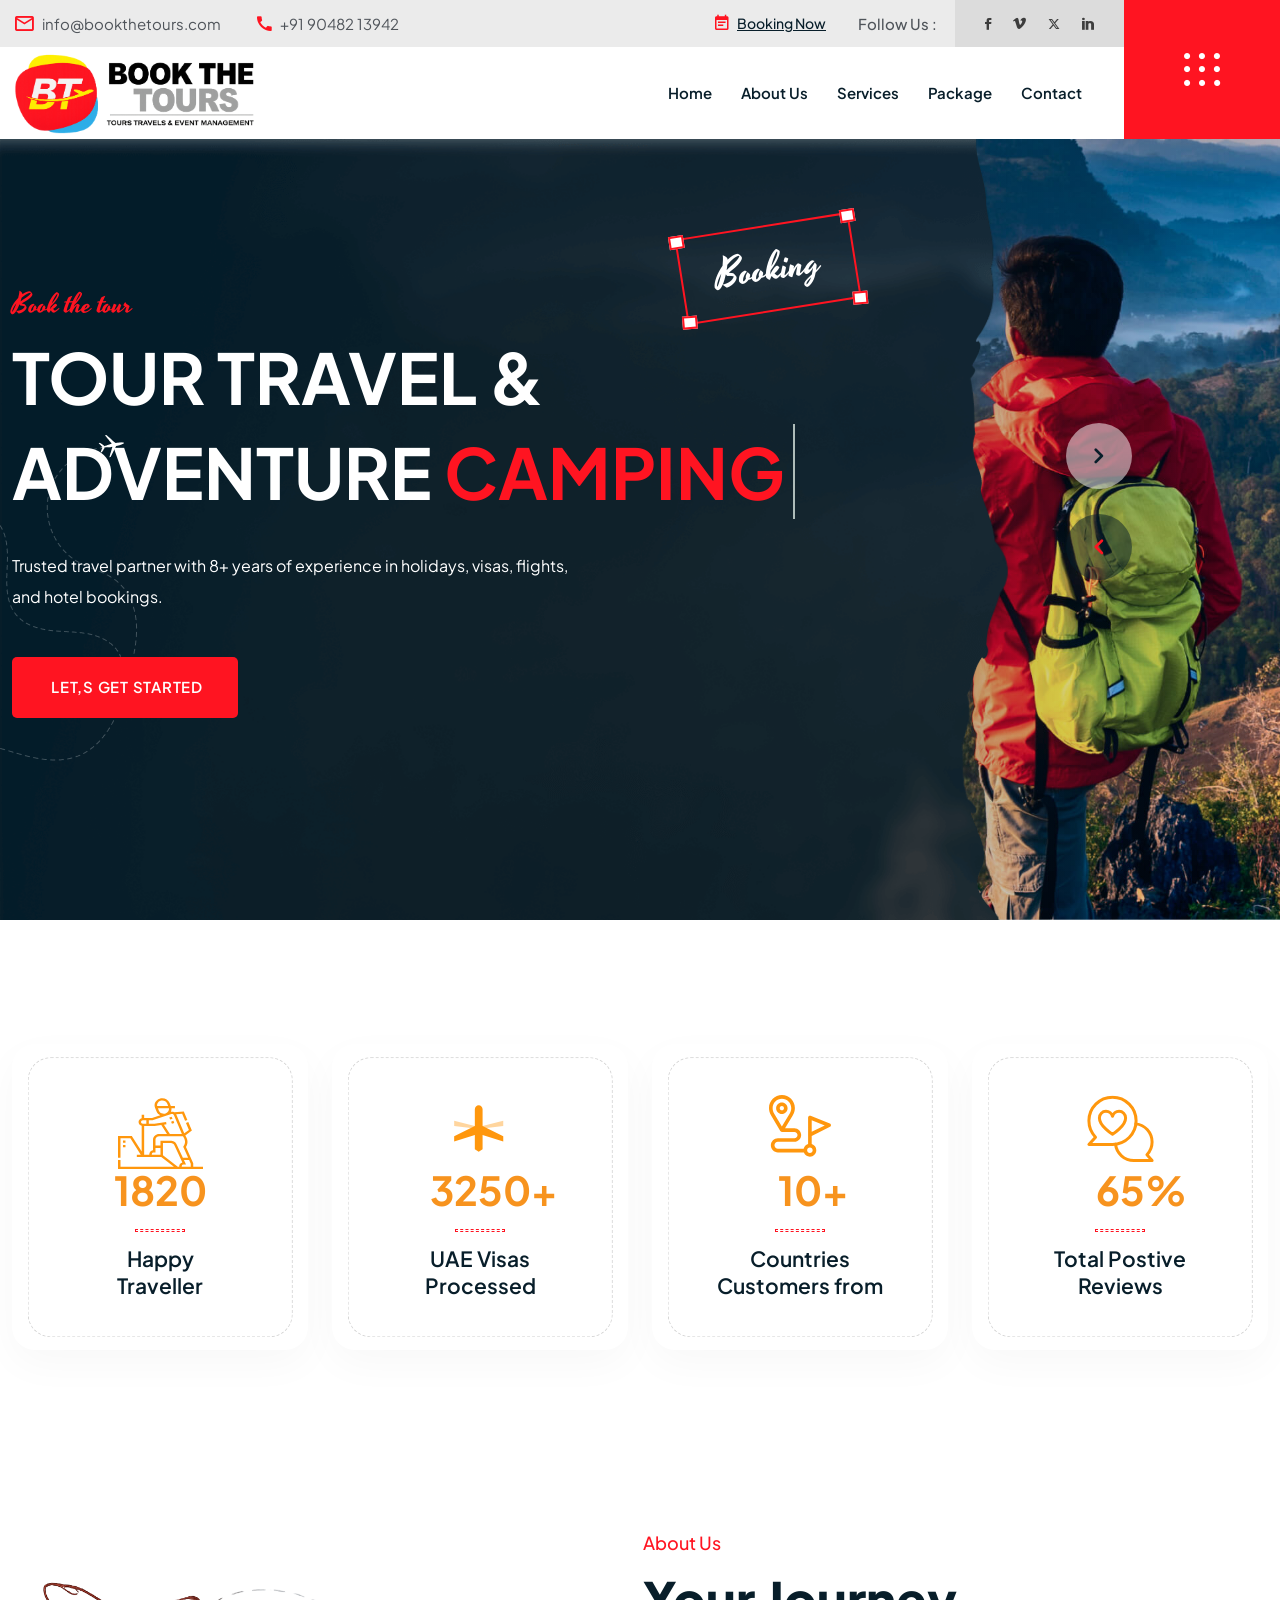
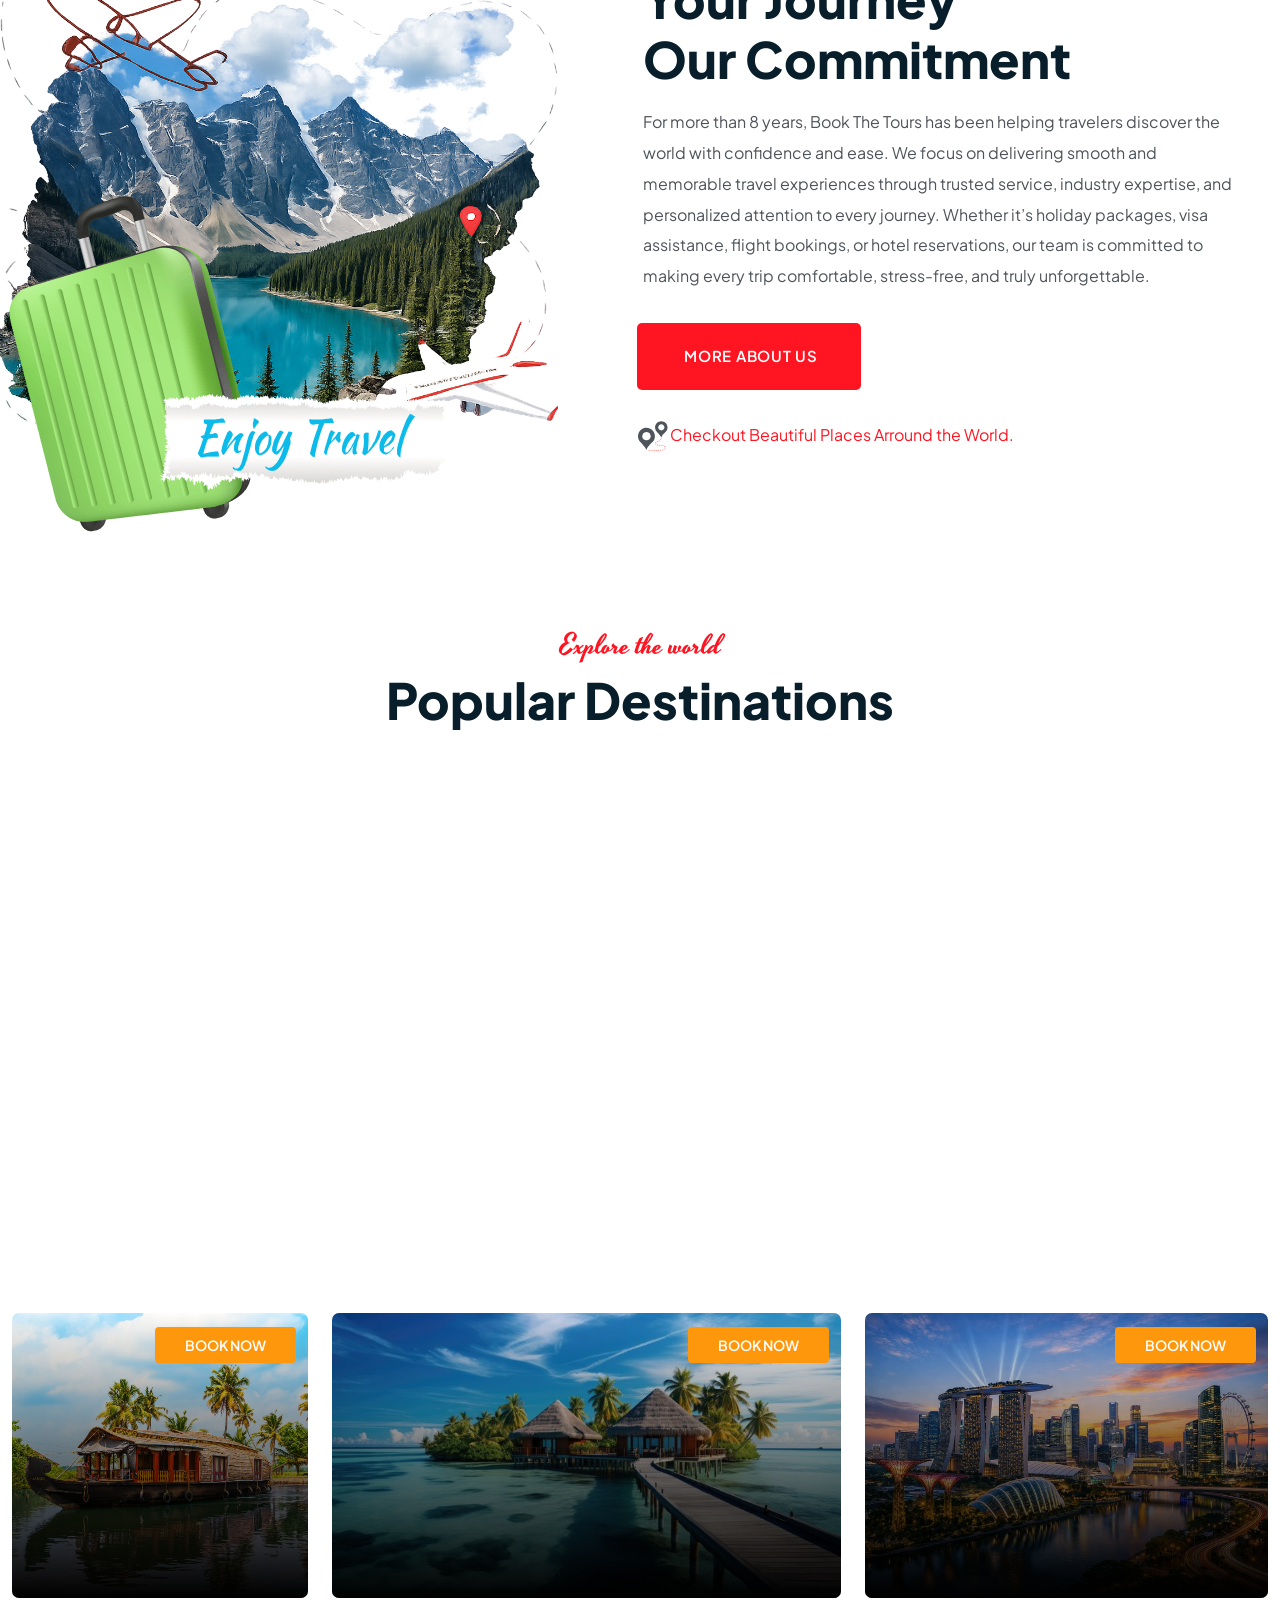
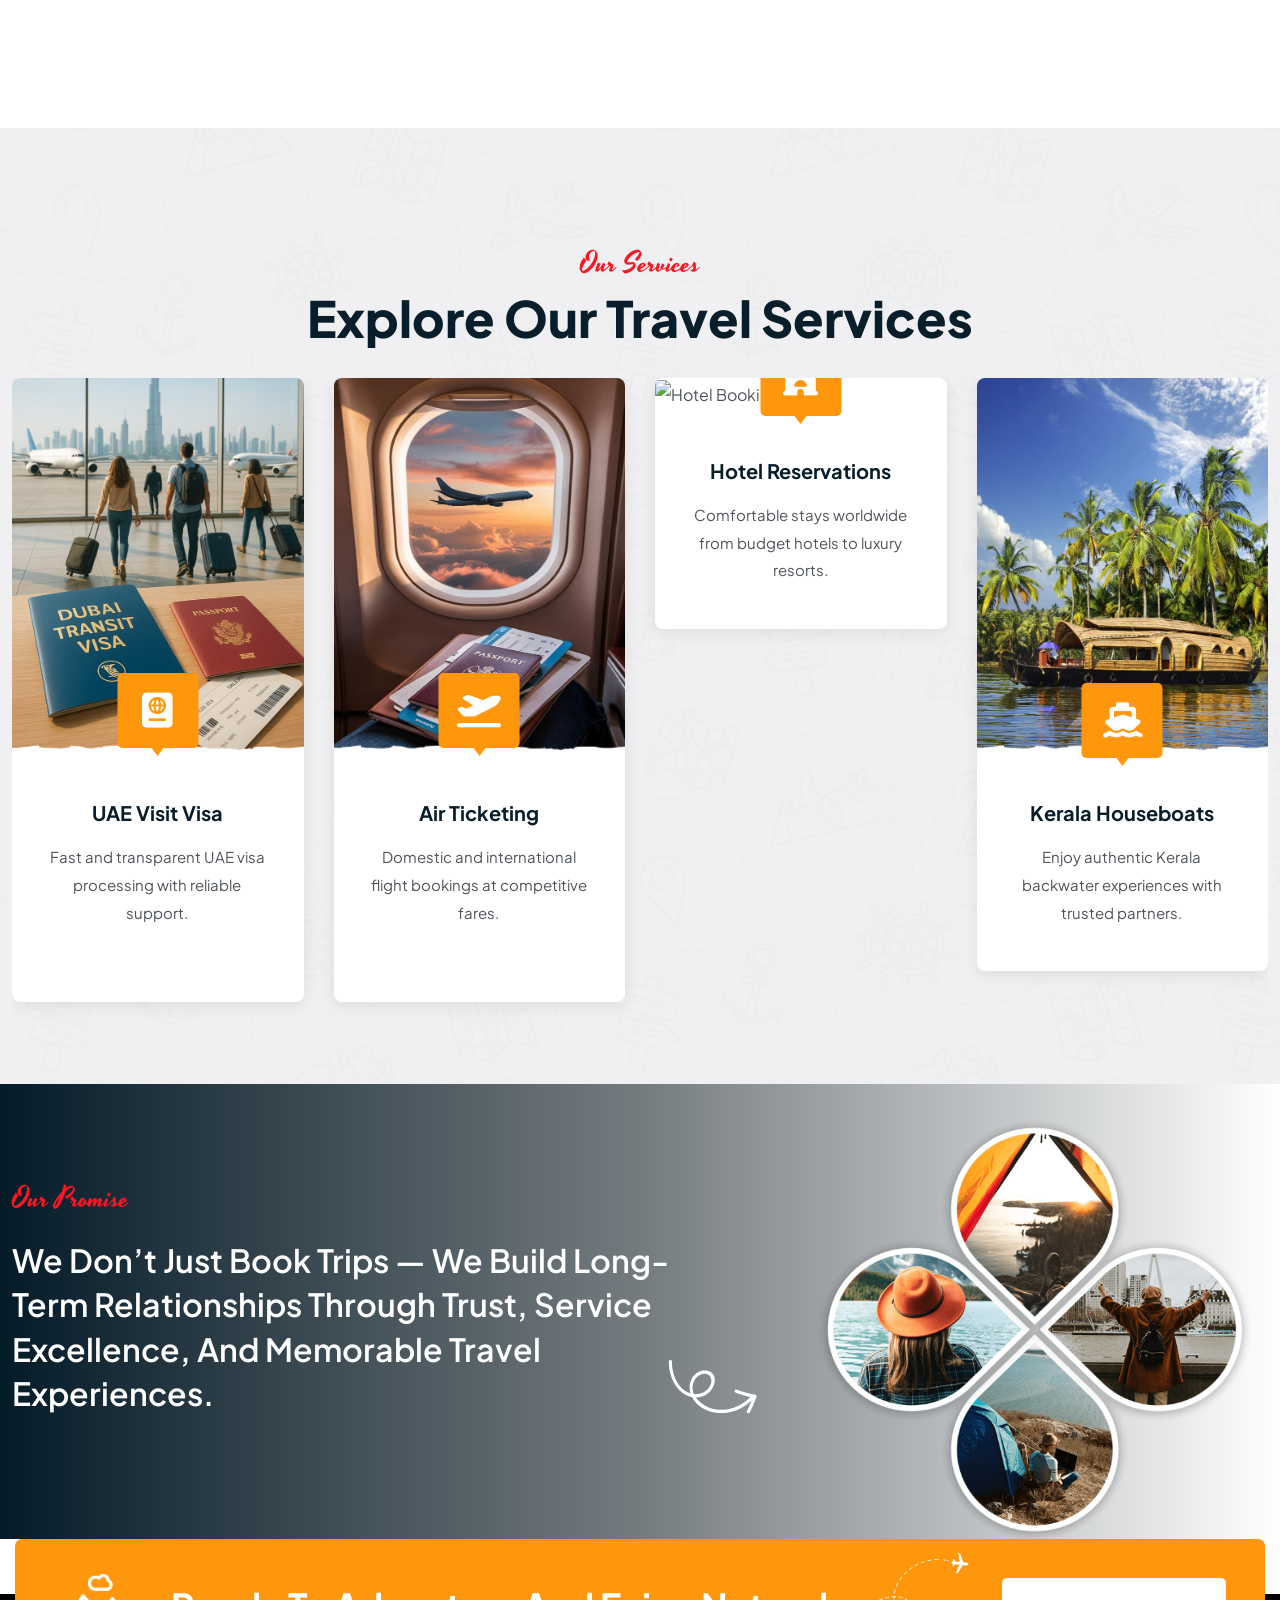
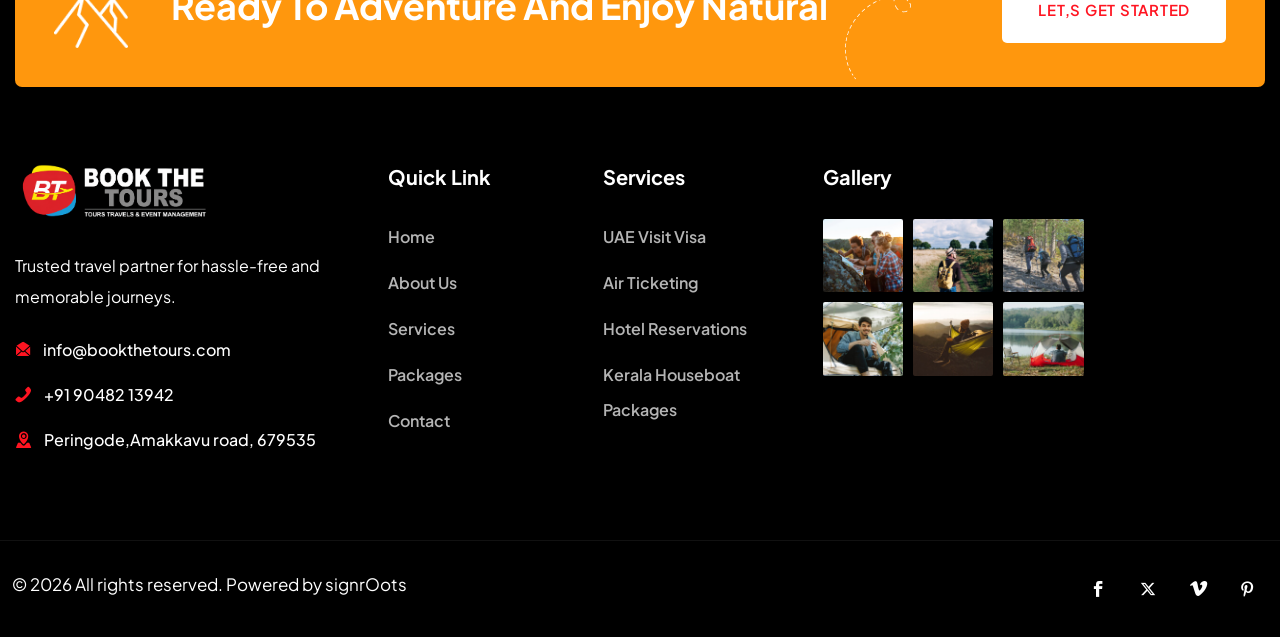
==== index.html @ d956e780 "files uploaded" ====
<!DOCTYPE html>

<html xmlns="http://www.w3.org/1999/xhtml" xml:lang="en-US" lang="en-US">

<head>
    <meta charset="utf-8">
   <title>Book The Tours | Tours, Travels & Event Management</title>

    <meta name="author" content="themesflat.com">
    <meta name="viewport" content="width=device-width, initial-scale=1, maximum-scale=1">

    <link rel="stylesheet" href="app/css/app.css">
    <link rel="stylesheet" type="text/css" href="app/css/magnific-popup.css">
    <link rel="stylesheet" type="text/css" href="app/css/jquery.fancybox.min.css">
    <link rel="stylesheet" type="text/css" href="app/css/textanimation.css">

    <!-- Favicon and Touch Icons  -->
    <link rel="shortcut icon" href="assets/images/favico.png">
    <link rel="apple-touch-icon-precomposed" href="assets/images/favico.png">
    <link rel="stylesheet"href="https://cdnjs.cloudflare.com/ajax/libs/font-awesome/6.5.1/css/all.min.css">

</head>

<body class="body header-fixed counter-scroll">

    <div class="preload preload-container">
        <svg class="pl" width="240" height="240" viewBox="0 0 240 240">
            <circle class="pl__ring pl__ring--a" cx="120" cy="120" r="105" fill="none" stroke="#000" stroke-width="20"
                stroke-dasharray="0 660" stroke-dashoffset="-330" stroke-linecap="round"></circle>
            <circle class="pl__ring pl__ring--b" cx="120" cy="120" r="35" fill="none" stroke="#000" stroke-width="20"
                stroke-dasharray="0 220" stroke-dashoffset="-110" stroke-linecap="round"></circle>
            <circle class="pl__ring pl__ring--c" cx="85" cy="120" r="70" fill="none" stroke="#000" stroke-width="20"
                stroke-dasharray="0 440" stroke-linecap="round"></circle>
            <circle class="pl__ring pl__ring--d" cx="155" cy="120" r="70" fill="none" stroke="#000" stroke-width="20"
                stroke-dasharray="0 440" stroke-linecap="round"></circle>
        </svg>
    </div>

    <!-- /preload -->

    <div id="wrapper">
        <div id="pagee" class="clearfix">

            <!-- Main Header -->
            <header class="main-header flex">
                <!-- Header Lower -->
                <div id="header">
                    <div class="header-top">
                        <div class="header-top-wrap flex-two">
                            <div class="header-top-right">
                                <ul class=" flex-three">
                                 
                                    <li class="flex-three">
                                        <i class="icon-mail"></i>
                                        <span>info@bookthetours.com</span>
                                    </li>
                                    <li class="flex-three">
                                        <i class="icon-phone"></i>
                                        <span>+91 90482 13942</span>
                                    </li>


                                </ul>
                            </div>
                            <div class="header-top-left flex-two">
                                <a href="contact-us.html" class="booking">
                                    <i class="icon-19"></i>
                                    <span>Booking Now</span>
                                </a>
                                <div class="follow-social flex-two">
                                    <span>Follow Us :</span>
                                    <ul class="flex-two">
                                        <li><a href="#"><i class="icon-icon-2"></i></a></li>
                                        <li><a href="#"><i class="icon-icon_03"></i></a></li>
                                        <li><a href="#"><i class="icon-x"></i></a></li>
                                        <li><a href="#"><i class="icon-icon"></i></a></li>
                                    </ul>
                                </div>

                            </div>
                        </div>

                    </div>

                   <div class="header-lower">
    <div class="tf-container full">
        <div class="row">
            <div class="col-lg-12">
                <div class="inner-container flex justify-space align-center">

                    <!-- Mobile Toggle -->
                    <div class="mobile-nav-toggler mobie-mt mobile-button">
                        <i class="icon-Vector3"></i>
                    </div>

                    <!-- Logo -->
                    <div class="logo-box">
                        <div class="logo">
                            <a href="index.html">
                                <img src="assets/images/logo.png" alt="Logo">
                            </a>
                        </div>
                    </div>

                    <!-- Navigation -->
                    <div class="nav-outer flex align-center">
                        <nav class="main-menu show navbar-expand-md">
                            <div class="navbar-collapse collapse clearfix" id="navbarSupportedContent">
                                <ul class="navigation clearfix">
                                    <li><a href="index.html">Home</a></li>
                                    <li><a href="about-us.html">About Us</a></li>
                                    <li><a href="services.html">Services</a></li>
                                     <li><a href="packages.html">Package</a></li> 
                                    <li><a href="contact-us.html">Contact</a></li>
                                </ul>
                            </div>
                        </nav>
                    </div>

                </div>
            </div>
        </div>
    </div>

   <!-- <img src="./assets/images/page/fl1.png" alt="" class="fly-ab">-->
</div>
                </div>

                <!-- End Header Lower -->
                <a href="#" class="header-sidebar flex-three" data-bs-toggle="offcanvas"
                    data-bs-target="#offcanvasRight" aria-controls="offcanvasRight">
                    <i class="icon-Bars"></i>
                </a>

                <!-- Mobile Menu  -->
                <div class="close-btn"><span class="icon flaticon-cancel-1"></span></div>
                <div class="mobile-menu">
                    <div class="menu-backdrop"></div>
                    <nav class="menu-box">
                        <div class="nav-logo"><a href="index.html">
                                <img src="assets/images/logo2.png" alt=""></a></div>
                        <div class="bottom-canvas">
                            <div class="menu-outer">
                            </div>
                        </div>
                    </nav>
                </div>
                <!-- End Mobile Menu -->

            </header>
            <!-- End Main Header -->
            <main id="main">


                <!-- Widget Slider -->
                <section class="slider relative">
                    <div class="swiper mySwiper">
                        <div class="swiper-wrapper">
                            <div class="slider-home1 relative overflow-hidden swiper-slide">
                                <div class="silider-image">
                                    <img src="./assets/images/slide/slide1.jpg" alt="Image" class="image-slide">
                                    <img src="./assets/images/slide/mask-slide.png" alt="Image" class="mask-slide">
                                    <img src="./assets/images/slide/mask-fly.png" alt="Image" class="mask-flane">
                                    <div class="booking-title tf-anime-rorate">
                                        <p class="booking">Booking</p>
                                        <span></span>
                                    </div>
                                </div>
                                <div class="slider-content">
                                    <div class="tf-container">
                                        <div class="row">
                                            <div class="col-lg-8">
                                                <span
                                                    class="sub-title text-main font-yes fs-28-46 fadeInDown wow">Book the tour
                                                </span>
                                                <h1 class="title-slide text-white mb-32 fadeInDown wow">Tour Travel &
                                                    adventure
                                                    <span class="animationtext clip text-main">
                                                        <span class="cd-words-wrapper">
                                                            <span class="item-text is-visible">Camping</span>
                                                            <span class="item-text is-hidden">Camping</span>
                                                        </span>                                          
                                                    </span>
                                                </h1>
                                                <p class="des text-white mb-45 fadeInDown wow"> Trusted travel partner with 8+ years of experience in holidays, visas, flights, and hotel bookings.</p>
                                                <div class="btn-group">
                                                    <a href="about-us.html" class="btn-main fadeInDown wow">
                                                        <p class="btn-main-text">Let,s get started</p>
                                                        <p class="iconer">
                                                            <i class="icon-arrow-right"></i>
                                                        </p>
                                                    </a>
                                               
                                                </div>
                                            </div>
                                        </div>
                                    </div>
                                </div>
                            </div>
                            <div class="slider-home1 relative overflow-hidden swiper-slide">
                                <div class="silider-image">
                                    <img src="./assets/images/slide/slide2.jpg" alt="Image" class="image-slide">
                                    <img src="./assets/images/slide/mask-slide.png" alt="Image" class="mask-slide">
                                    <img src="./assets/images/slide/mask-fly.png" alt="Image" class="mask-flane">
                                    <div class="booking-title tf-anime-rorate">
                                        <p class="booking">Booking</p>
                                        <span></span>
                                    </div>
                                </div>
                                <div class="slider-content">
                                    <div class="tf-container">
                                        <div class="row">
                                            <div class="col-lg-8">
                                                <span
                                                    class="sub-title text-main font-yes fs-28-46 fadeInDown wow">Explore
                                                    the
                                                    world</span>
                                                <h1 class="title-slide text-white mb-32 fadeInDown wow">Tour Travel &
                                                    adventure
                                                    <span class="animationtext clip text-main">
                                                        <span class="cd-words-wrapper">
                                                            <span class="item-text is-visible">Camping</span>
                                                            <span class="item-text is-hidden">Camping</span>
                                                        </span>                                          
                                                    </span>
                                                </h1>
                                               <p class="des text-white mb-45 fadeInDown wow">Plan unforgettable journeys with our customized travel packages designed for families, couples, and explorers.</p>
                                                <div class="btn-group">
                                                    <a href="about-us.html" class="btn-main fadeInDown wow">
                                                        <p class="btn-main-text">Let,s get started</p>
                                                        <p class="iconer">
                                                            <i class="icon-arrow-right"></i>
                                                        </p>
                                                    </a>
                                                   
                                                </div>
                                            </div>
                                        </div>
                                    </div>
                                </div>
                            </div>
                            <div class="slider-home1 relative overflow-hidden swiper-slide">
                                <div class="silider-image">
                                    <img src="./assets/images/slide/slide1.jpg" alt="Image" class="image-slide">
                                    <img src="./assets/images/slide/mask-slide.png" alt="Image" class="mask-slide">
                                    <img src="./assets/images/slide/mask-fly.png" alt="Image" class="mask-flane">
                                    <div class="booking-title tf-anime-rorate">
                                        <p class="booking">Booking</p>
                                        <span></span>
                                    </div>
                                </div>
                                <div class="slider-content">
                                    <div class="tf-container">
                                        <div class="row">
                                            <div class="col-lg-8">
                                                <span
                                                    class="sub-title text-main font-yes fs-28-46 fadeInDown wow">Explore
                                                    the
                                                    world</span>
                                                <h1 class="title-slide text-white mb-32 fadeInDown wow">Tour Travel &
                                                    adventure
                                                    <span class="animationtext clip text-main">
                                                        <span class="cd-words-wrapper">
                                                            <span class="item-text is-visible">Camping</span>
                                                            <span class="item-text is-hidden">Camping</span>
                                                        </span>                                          
                                                    </span>
                                                </h1>
                                                <p class="des text-white mb-45 fadeInDown wow">From visa services to flight bookings and luxury stays — we handle everything so you can travel stress-free.</p>
                                                <div class="btn-group">
                                                    <a href="about-us.html" class="btn-main fadeInDown wow">
                                                        <p class="btn-main-text">Let,s get started</p>
                                                        <p class="iconer">
                                                            <i class="icon-arrow-right"></i>
                                                        </p>
                                                    </a>
                                                    <a href="#" class="btn-w-wa fadeInDown wow">Who we are <i
                                                            class="icon-Group-13"></i></a>
                                                </div>
                                            </div>
                                        </div>
                                    </div>
                                </div>
                            </div>
                        </div>
                        <div class="btn-nex-prev">
                            <div class="swiper-button-next  next-home1"></div>
                            <div class="swiper-button-prev  prev-home1"></div>
                        </div>
                    </div>
                </section>
                <!-- Widget Slider -->


                <section class="widget-counter2 ">
                    <div class="tf-container">
                        <div class="row mb--7em">
                            <div class="col-md-6 col-lg-3 wow fadeInUp animated " data-wow-delay="0.1s">
                                <div class="tf-counter center tf-countto">
                                    <div class="icon">
                                        <svg width="85" height="78" viewBox="0 0 85 78" fill="none"
                                            xmlns="http://www.w3.org/2000/svg">
                                            <g clip-path="url(#clip0_73_163)">
                                                <path
                                                    d="M0.0001297 62.7258V40.8836H13.8123L23.6738 56.5469V30.7932C21.8717 30.3047 20.5539 28.7854 20.5539 26.9907C20.5539 25.1959 21.8719 23.6766 23.6738 23.1882V19.6274H26.164V23.0228H34.0214L42.2742 20.2923C40.5417 19.4812 39.2295 18.1339 38.5631 16.4693L37.0245 12.6269C36.3224 10.8736 36.4162 8.97097 37.2889 7.26997C38.1617 5.56883 39.7044 4.28055 41.6335 3.64238C45.629 2.32045 50.0632 4.19982 51.5178 7.83194L52.8295 11.1081H56.9344V13.3717H53.4829C53.6137 14.5576 53.4036 15.7347 52.9075 16.8001C53.9147 16.5731 54.9711 16.6649 55.929 17.0709C56.0077 17.1043 56.0845 17.1399 56.1604 17.1769L65.7933 16.4479L69.3985 24.9877L67.0736 25.7987L64.1378 18.8444L58.2401 19.2907C58.256 19.3271 58.2726 19.363 58.2874 19.3998L66.2437 38.2462L70.9088 34.8833L67.9658 27.9121L70.2907 27.1011L73.8887 35.6241L67.2858 40.3839C68.9118 43.0765 71.0927 47.0103 67.9751 52.0045L75.2358 68.2575V71.7799H85V74.0435H0.0001297V64.9892H2.49036V71.7799H55.9091L43.2514 61.9348H18.818V59.6712H22.7718L12.3683 43.1471H2.49036V62.7258H0.0001297ZM42.4663 52.8814H37.4858V57.4085H36.2407C34.5033 57.4085 34.208 57.9361 34.082 58.1612C33.8733 58.5338 33.7961 59.0659 33.7674 59.6712H42.4661V52.8814H42.4663ZM31.8627 57.1345C32.4504 56.0851 33.5014 55.4469 34.9957 55.2293V44.618C34.9957 41.4976 37.7885 38.9591 41.2213 38.9591H49.0128L43.2766 30.034L36.6066 30.9582H26.1642V59.671H31.2763C31.3129 58.7726 31.4375 57.8938 31.8627 57.1345ZM23.0439 26.9907C23.0439 27.9303 23.885 28.6948 24.9188 28.6948H28.3347V25.2863H24.9189C23.885 25.2863 23.0439 26.051 23.0439 26.9907ZM49.1776 8.60609C48.4067 6.68069 46.3994 5.48281 44.2657 5.48281C43.674 5.48281 43.0724 5.57501 42.485 5.76923C40.0504 6.57476 38.6741 8.86534 39.1402 11.1079H50.1792L49.1776 8.60609ZM39.9726 13.3717L40.9031 15.6951C41.3776 16.8803 42.3376 17.8292 43.6063 18.3669C44.874 18.9043 46.29 18.963 47.593 18.5326L47.5977 18.5311C49.9664 17.7462 51.3333 15.5556 50.9743 13.3717H39.9726ZM55.9589 20.2021L55.9514 20.1836C55.5601 19.2061 54.367 18.7004 53.2915 19.0562L34.4603 25.2863H30.8249V28.6948H36.4177L48.098 27.0762L48.4734 29.3138L45.9247 29.6671L51.8968 38.9591H63.8777L55.9589 20.2021ZM65.5325 51.3102C68.465 47.0397 66.6045 43.949 64.9514 41.2228H41.2213C39.1617 41.2228 37.486 42.7459 37.486 44.6181V50.618H42.4664V45.7499H51.1799C51.1955 45.7499 51.2112 45.7499 51.2269 45.7499C53.9151 45.7499 57.1612 46.1462 58.5555 49.159L64.8782 62.8197H70.1189L65.1962 51.8L65.5325 51.3102ZM72.7456 68.6997L71.1301 65.0834H65.9258L68.0211 69.6105H66.1464C64.4214 69.6105 64.1195 70.1567 63.9905 70.39C63.796 70.742 63.715 71.2352 63.6809 71.7801H72.7456V68.6997ZM61.1867 71.7799C61.2292 70.9343 61.3602 70.1061 61.7654 69.3733C62.2821 68.4389 63.1513 67.8246 64.3596 67.5368L56.2599 50.0368C55.5865 48.5821 54.173 48.0135 51.2211 48.0135H51.1819H44.9563V60.2821L59.7389 71.7801L61.1867 71.7799Z"
                                                    fill="currentColor" />
                                                <path d="M7.47058 45.4106H4.98035V47.6742H7.47058V45.4106Z"
                                                    fill="currentColor" />
                                                <path d="M7.47058 49.938H4.98035V52.2016H7.47058V49.938Z"
                                                    fill="currentColor" />
                                                <path
                                                    d="M54.4991 23.7441L53.6076 21.63L51.2819 22.4403L52.1734 24.5544L54.4991 23.7441Z"
                                                    fill="currentColor" />
                                                <path
                                                    d="M56.2822 27.9688L55.3907 25.8546L53.0648 26.6649L53.9563 28.7791L56.2822 27.9688Z"
                                                    fill="currentColor" />
                                            </g>
                                            <defs>
                                                <clipPath id="clip0_73_163">
                                                    <rect width="85" height="77.2632" fill="white"
                                                        transform="matrix(-1 0 0 1 85 0)" />
                                                </clipPath>
                                            </defs>
                                        </svg>
                                    </div>
                                    <div class="number-counter" data-to="7000" data-speed="5000"
                                        data-waypoint-active="yes">5489</div>
                                    <span class="line"></span>
                                    <p class="title-counter">Happy <br>Traveller</p>
                                </div>
                            </div>
                            
                                                    
                        <div class="col-md-6 col-lg-3 wow fadeInUp animated" data-wow-delay="0.2s">
                            <div class="tf-counter center tf-countto">

                                <div class="icon">
                                    <svg width="62" height="62" viewBox="0 0 24 24" fill="none"
                                        xmlns="http://www.w3.org/2000/svg">

                                        <path
                                            d="M21 16L13 12V5.5C13 4.7 12.3 4 11.5 4C10.7 4 10 4.7 10 5.5V12L2 16V18L10 15.5V21L11.5 22L13 21V15.5L21 18V16Z"
                                            fill="currentColor"/>

                                        <path
                                            d="M13 12L21 10V12L13 13V12Z"
                                            fill="currentColor"
                                            opacity="0.4"/>

                                        <path
                                            d="M10 12L2 10V12L10 13V12Z"
                                            fill="currentColor"
                                            opacity="0.4"/>

                                    </svg>
                                </div>

                                <div class="number-counter plus"
                                    data-to="5000"
                                    data-speed="2000"
                                    data-waypoint-active="yes">
                                    5000
                                </div>

                                <span class="line"></span>

                                <p class="title-counter">
                                    UAE Visas <br> Processed

                                </p>

                            </div>
                        </div>

                            <div class="col-md-6 col-lg-3 wow fadeInUp animated " data-wow-delay="0.3s">
                                <div class="tf-counter center tf-countto">
                                    <div class="icon">
                                        <svg width="62" height="62" viewBox="0 0 62 62" fill="none"
                                            xmlns="http://www.w3.org/2000/svg">
                                            <path
                                                d="M18.5935 13.1632C18.5935 9.99769 16.0182 7.42236 12.8527 7.42236C9.68721 7.42236 7.11176 9.99769 7.11176 13.1632C7.11176 16.3287 9.68709 18.904 12.8526 18.904C16.0181 18.904 18.5935 16.3287 18.5935 13.1632ZM12.8526 15.2753C11.6879 15.2753 10.7405 14.3279 10.7405 13.1632C10.7405 11.9985 11.6879 11.0511 12.8526 11.0511C14.0172 11.0511 14.9647 11.9985 14.9647 13.1632C14.9647 14.3279 14.0172 15.2753 12.8526 15.2753Z"
                                                fill="currentColor" />
                                            <path
                                                d="M61.9985 30.1427C61.9699 29.4278 61.5237 28.7965 60.8594 28.5308L41.5731 20.8162C41.014 20.5927 40.3806 20.6609 39.882 20.9983C39.3834 21.3358 39.0848 21.8986 39.0848 22.5008V49.1118C36.8673 49.7672 35.148 51.5914 34.6425 53.8686H8.97854C7.04404 53.8686 5.4701 52.2947 5.4701 50.3602C5.4701 48.4257 7.04404 46.8518 8.97854 46.8518H25.3964C29.1293 46.8518 32.1663 43.8148 32.1663 40.0819C32.1663 36.349 29.1293 33.312 25.3964 33.312H16.0524L23.8586 20.2611C25.1816 18.0492 25.881 15.5177 25.881 12.9404C25.881 5.80508 20.0759 0 12.9405 0C5.80521 0 0 5.80496 0 12.9403V12.9866C0 15.5292 0.681958 18.0315 1.97207 20.2225L11.2895 36.0468C11.5802 36.5141 12.1159 36.9451 12.8468 36.9406H25.3966C27.1286 36.9406 28.5377 38.3497 28.5377 40.0818C28.5377 41.8138 27.1286 43.2229 25.3966 43.2229H8.97854C5.04308 43.2229 1.84124 46.4247 1.84124 50.3602C1.84124 54.2956 5.04308 57.4975 8.97854 57.4975H34.8937C35.8039 59.9304 38.1517 61.6673 40.8982 61.6673C44.4322 61.6673 47.3073 58.7923 47.3073 55.2582C47.3073 52.3548 45.3661 49.8976 42.7136 49.1127V40.9138L60.9922 31.841C61.6331 31.5227 62.0273 30.8576 61.9985 30.1427ZM5.09901 18.3813C4.13715 16.7476 3.62874 14.8821 3.62874 12.9864V12.9402C3.62874 7.80579 7.80592 3.6285 12.9404 3.6285C18.0749 3.6285 22.2521 7.80579 22.2521 12.9402C22.2521 14.8617 21.7307 16.749 20.7444 18.3982L12.8653 31.5711L5.09901 18.3813ZM43.6784 55.2581C43.6784 56.7912 42.431 58.0383 40.8982 58.0383C39.3654 58.0383 38.118 56.7911 38.118 55.2581C38.118 53.7269 39.3624 52.481 40.8928 52.478C40.8951 52.478 40.8973 52.4784 40.8993 52.4784C40.9013 52.4784 40.9033 52.4782 40.9052 52.4782C42.435 52.4817 43.6784 53.7273 43.6784 55.2581ZM42.7136 36.8623V25.1808L55.7456 30.3936L42.7136 36.8623Z"
                                                fill="currentColor" />
                                        </svg>
                                    </div>
                                    <div class="number-counter plus" data-to="10" data-speed="5"
                                        data-waypoint-active="yes">10+</div>
                                    <span class="line"></span>
                                    <p class="title-counter">Countries <br>Customers from</p>
                                </div>
                            </div>
                             <div class="col-md-6 col-lg-3 wow fadeInUp animated " data-wow-delay="0.2s">
                                <div class="tf-counter center tf-countto">
                                    <div class="icon">
                                        <svg width="69" height="68" viewBox="0 0 69 68" fill="none"
                                            xmlns="http://www.w3.org/2000/svg">
                                            <g clip-path="url(#clip0_73_177)">
                                                <mask id="mask0_73_177" style="mask-type:luminance"
                                                    maskUnits="userSpaceOnUse" x="0" y="0" width="69" height="68">
                                                    <path d="M0.947388 0.30294H68.0527V67.4082H0.947388V0.30294Z"
                                                        fill="white" />
                                                </mask>
                                                <g mask="url(#mask0_73_177)">
                                                    <path
                                                        d="M26.505 2.26924C13.4757 2.26924 2.91333 12.8315 2.91333 25.8609C2.91333 32.2223 5.44315 37.9842 9.53644 42.2273L2.91333 49.4526H26.505C39.5343 49.4526 50.0967 38.8902 50.0967 25.8609C50.0967 12.8315 39.5343 2.26924 26.505 2.26924Z"
                                                        stroke="currentColor" stroke-width="3" stroke-miterlimit="10"
                                                        stroke-linecap="round" stroke-linejoin="round" />
                                                    <path
                                                        d="M29.5166 49.2619C30.5896 58.3735 38.3375 65.4424 47.7375 65.4424H66.0866L60.9352 59.8227C64.1191 56.5225 66.0866 52.041 66.0866 47.0933C66.0866 37.6932 59.0178 29.9454 49.9061 28.8724"
                                                        stroke="currentColor" stroke-width="3" stroke-miterlimit="10"
                                                        stroke-linecap="round" stroke-linejoin="round" />
                                                    <path
                                                        d="M33.0583 16.3586C30.0046 16.3586 27.2325 18.4469 26.5051 21.2735V21.2734C25.7776 18.4469 23.0054 16.3586 19.9518 16.3586C16.3324 16.3586 13.3986 19.2924 13.3986 22.9118C13.3986 31.1034 26.5051 39.2949 26.5051 39.2949C26.5051 39.2949 39.6115 31.1034 39.6115 22.9118C39.6115 19.2924 36.6777 16.3586 33.0583 16.3586Z"
                                                        stroke="currentColor" stroke-width="3" stroke-miterlimit="10"
                                                        stroke-linecap="round" stroke-linejoin="round" />
                                                </g>
                                            </g>
                                            <defs>
                                                <clipPath id="clip0_73_177">
                                                    <rect width="67.1053" height="67.1053" fill="white"
                                                        transform="translate(0.947388 0.302734)" />
                                                </clipPath>
                                            </defs>
                                        </svg>
                                    </div>
                                    <div class="number-counter percen" data-to="99.9" data-speed="2000"
                                        data-waypoint-active="yes">99.9</div>
                                    <span class="line"></span>
                                    <p class="title-counter">Total Postive<br>Reviews</p>
                                </div>
                            </div>
                            
                        </div>
                        
                    </div>
                </section>
                
                <!-- Widget Aboutus -->
               <section class="about-us pt-120 pb-50">
                    <div class="tf-container">
                        <div class="row pt-35">
                            
                        </div><div class="row align-items-center"><div class="row pt-115">
                            <div class="col-lg-6">
                                <div class="travel-video relative">
                                    <img src="./assets/images/about-us/image-video.png" alt="Image" class="image-video">
                                   

                                    <img src="./assets/images/about-us/vali.png" alt="Image"
                                        class="mask-video tf-anime-rorate">
                                        <img src="./assets/images/page/enjoy.png" alt="Image"
                                        class="mask-enjoy ">
                                </div>

                            </div>
                            <div class="col-lg-6">
                                <div class="inner-content-about">
                                    <span class="sub-title-heading text-main mb-15 fadeInUp wow">About Us
                                        </span>
                                    <h2 class="title-heading mb-18 fadeInUp wow">Your Journey<br>Our Commitment</h2>
                                    <p class="des-heading fadeInUp wow">For more than 8 years, Book The Tours has been helping travelers discover the world with confidence and ease. We focus on delivering smooth and memorable travel experiences through trusted service, industry expertise, and personalized attention to every journey.

                                        Whether it’s holiday packages, visa assistance, flight bookings, or hotel reservations, our team is committed to making every trip comfortable, stress-free, and truly unforgettable.</p>
                                   
                                      
                                    </div><br>

                                    <div class="flex-three btn-wrap-about mb-30 fadeInUp wow">
                                        <a href="about-us.html" class="btn-main">
                                            <p class="btn-main-text">More about us</p>
                                            <p class="iconer">
                                                <i class="icon-arrow-right"></i>
                                            </p>

                                        </a>
                                        
                                    </div>

                                    <div class="map-check flex-three fadeInUp wow">
                                        <div class="icon">
                                            <svg width="33" height="30" viewBox="0 0 33 30" fill="none"
                                                xmlns="http://www.w3.org/2000/svg">
                                                <g clip-path="url(#clip0_321_31)">
                                                    <path
                                                        d="M24.3102 0.240601C26.0182 0.240601 27.5818 0.938222 28.7124 2.04479C29.819 3.17542 30.5166 4.73906 30.5166 6.44703C30.5166 7.45738 30.2761 8.39556 29.8671 9.23751C29.0733 10.8252 25.0078 13.6157 24.3102 16.6467C23.1555 13.7119 19.5471 10.8252 18.7533 9.23751C18.3203 8.39556 18.0797 7.45738 18.0797 6.44703C18.0797 3.00703 20.8702 0.240601 24.3102 0.240601Z"
                                                        fill="currentColor" />
                                                    <path
                                                        d="M24.3102 3.29565C26.0181 3.29565 27.3893 4.6909 27.3893 6.37481C27.3893 8.08278 26.0181 9.45397 24.3102 9.45397C22.6022 9.45397 21.231 8.08278 21.231 6.37481C21.231 4.6909 22.6022 3.29565 24.3102 3.29565Z"
                                                        fill="#FEFEFE" />
                                                    <path
                                                        d="M9.44363 6.78381C11.8011 6.78381 13.894 7.72199 15.4336 9.26157C16.9731 10.8012 17.9113 12.9181 17.9113 15.2515C17.9113 16.5986 17.5986 17.8976 17.0212 19.0283C15.9387 21.1933 10.4299 24.9941 9.44363 29.1077C7.87999 25.1144 2.97259 21.1933 1.89007 19.0283C1.31273 17.8976 1 16.5986 1 15.2515C1 10.5606 4.77678 6.78381 9.44363 6.78381Z"
                                                        fill="currentColor" />
                                                    <path
                                                        d="M9.4436 10.9695C11.777 10.9695 13.6534 12.8458 13.6534 15.1552C13.6534 17.4646 11.777 19.3409 9.4436 19.3409C7.13424 19.3409 5.25787 17.4646 5.25787 15.1552C5.25787 12.8458 7.13424 10.9695 9.4436 10.9695Z"
                                                        fill="#FEFEFE" />
                                                    <path
                                                        d="M11.8011 29.8293C11.6808 29.8053 11.5846 29.685 11.6086 29.5647C11.6327 29.4204 11.753 29.3482 11.8732 29.3723H11.8973H11.9454H11.9695H12.0176L12.0416 29.3963H12.0897H12.1138H12.1379H12.186L12.21 29.4204H12.2581H12.2822H12.3303C12.4506 29.4444 12.5468 29.5647 12.5468 29.685C12.5228 29.8053 12.4025 29.9015 12.2822 29.9015V29.8774H12.2341H12.186H12.1619H12.1138H12.0897L12.0416 29.8534H12.0176H11.9695H11.9454L11.8973 29.8293H11.8732H11.8251H11.8011ZM24.1177 17.1037C24.1658 16.9835 24.2861 16.9113 24.4064 16.9594C24.5267 17.0075 24.5988 17.1519 24.5507 17.2721V17.2962L24.5267 17.3202V17.3443C24.4785 17.4646 24.3583 17.5127 24.2139 17.4646C24.0937 17.4405 24.0455 17.2962 24.0937 17.1759V17.1519V17.1278H24.1177V17.1037ZM23.4923 18.3787C23.5644 18.2825 23.7088 18.2584 23.805 18.3306C23.9253 18.3787 23.9493 18.523 23.8771 18.6433V18.6674L23.8531 18.6914V18.7155H23.829V18.7395H23.805V18.7636V18.7877H23.7809V18.8117L23.7569 18.8358L23.7328 18.8598V18.8839H23.7088V18.9079L23.6847 18.932V18.956H23.6606V18.9801H23.6366V19.0042L23.6125 19.0282V19.0523C23.5163 19.1485 23.372 19.1726 23.2758 19.0763C23.1795 19.0042 23.1555 18.8598 23.2276 18.7636V18.7395H23.2517V18.7155H23.2758V18.6914L23.2998 18.6674L23.3239 18.6433V18.6193H23.3479V18.5952H23.372V18.5712V18.5471H23.396V18.523L23.4201 18.499L23.4441 18.4749V18.4509H23.4682V18.4268V18.4028H23.4923V18.3787ZM22.2654 19.6537C22.3857 19.5815 22.53 19.6296 22.6022 19.7258C22.6503 19.8461 22.6262 19.9905 22.53 20.0626H22.506H22.4819V20.0867H22.4578L22.4338 20.1107H22.4097L22.3857 20.1348H22.3616V20.1588H22.3376H22.3135V20.1829H22.2895V20.207H22.2654H22.2413V20.231H22.2173H22.1932V20.2551H22.1692H22.1451V20.2791H22.1211H22.097V20.3032C21.9767 20.3513 21.8324 20.3032 21.7843 20.1829C21.7121 20.0626 21.7602 19.9183 21.8805 19.8702H21.9046V19.8461H21.9286H21.9527L21.9767 19.8221H22.0008V19.798H22.0248H22.0489V19.7739H22.073L22.097 19.7499H22.1211L22.1451 19.7258H22.1692V19.7018H22.1932H22.2173V19.6777H22.2413L22.2654 19.6537ZM20.6055 20.3272C20.7258 20.2791 20.8461 20.3513 20.8942 20.4956C20.9183 20.6159 20.8461 20.7362 20.7258 20.7602L20.7018 20.7843H20.6777H20.6537H20.6296V20.8084H20.6055H20.5815H20.5574H20.5334V20.8324H20.5093H20.4853H20.4612H20.4372V20.8565H20.4131H20.389H20.365H20.3409V20.8805H20.3169H20.2928H20.2688C20.1485 20.9286 20.0041 20.8324 19.9801 20.7121C19.956 20.5918 20.0282 20.4716 20.1485 20.4235H20.1725H20.1966H20.2206L20.2447 20.3994H20.2688H20.2928H20.3169L20.3409 20.3753H20.365H20.389H20.4131L20.4372 20.3513H20.4612H20.4853H20.5093L20.5334 20.3272H20.5574H20.5815H20.6055ZM18.7773 21.073C18.8735 20.9767 19.0179 20.9767 19.1141 21.073C19.2103 21.1692 19.1862 21.3135 19.1141 21.4098H19.09L19.066 21.4338V21.4579H19.0419L19.0179 21.4819V21.506H18.9938V21.53H18.9697V21.5541L18.9457 21.5781V21.6022H18.9216V21.6263L18.8976 21.6503V21.6744H18.8735V21.6984V21.7225C18.8014 21.8187 18.657 21.8668 18.5608 21.8187C18.4405 21.7465 18.3924 21.6022 18.4405 21.506L18.4646 21.4819V21.4579L18.4886 21.4338V21.4098L18.5127 21.3857L18.5367 21.3616V21.3376L18.5608 21.3135L18.5848 21.2895L18.6089 21.2654V21.2414H18.633V21.2173L18.657 21.1932V21.1692H18.6811V21.1451H18.7051L18.7292 21.1211L18.7532 21.097L18.7773 21.073ZM18.4886 23.0696C18.4165 22.9493 18.4646 22.805 18.5848 22.7569C18.6811 22.6847 18.8254 22.7328 18.8976 22.8531V22.8772H18.9216V22.9012V22.9253H18.9457V22.9493L18.9697 22.9734V22.9974H18.9938V23.0215L19.0179 23.0456V23.0696H19.0419V23.0937L19.066 23.1177L19.09 23.1418L19.1141 23.1658V23.1899C19.2103 23.2861 19.2103 23.4304 19.1141 23.5267C19.0179 23.5988 18.8735 23.5988 18.7773 23.5026L18.7532 23.4786L18.7292 23.4545L18.7051 23.4304V23.4064L18.6811 23.3823L18.657 23.3583L18.633 23.3342V23.3102L18.6089 23.2861L18.5848 23.2621V23.238L18.5608 23.2139L18.5367 23.1899V23.1658L18.5127 23.1418V23.1177L18.4886 23.0937V23.0696ZM20.1485 24.1762C20.0041 24.1521 19.932 24.0318 19.956 23.9116C19.9801 23.7913 20.1004 23.6951 20.2206 23.7191H20.2447H20.2688V23.7432H20.2928H20.3169H20.3409H20.365H20.389H20.4131L20.4372 23.7672H20.4612H20.4853H20.5093H20.5334H20.5574H20.5815L20.6055 23.7913H20.6296H20.6537H20.6777C20.798 23.8153 20.8942 23.9116 20.8702 24.0559C20.8702 24.1762 20.7499 24.2724 20.6055 24.2483H20.5815H20.5574H20.5334H20.5093H20.4853V24.2243H20.4612H20.4372H20.4131H20.389H20.365H20.3409H20.3169L20.2928 24.2002H20.2688H20.2447H20.2206H20.1966H20.1725L20.1485 24.1762ZM22.0248 24.3927C21.9046 24.3686 21.8083 24.2724 21.8083 24.1281C21.8083 24.0078 21.9286 23.9116 22.0489 23.9116H22.073H22.097H22.1211H22.1451L22.1692 23.9356H22.1932H22.2173H22.2413H22.2654H22.2895H22.3135H22.3376H22.3616H22.3857H22.4097H22.4338H22.4578H22.4819H22.506L22.53 23.9597C22.6503 23.9597 22.7465 24.0559 22.7465 24.2002C22.7465 24.3205 22.6262 24.4167 22.506 24.4167H22.4819H22.4578H22.4338H22.4097H22.3857H22.3616H22.3376L22.3135 24.3927H22.2895H22.2654H22.2413H22.2173H22.1932H22.1692H22.1451H22.1211H22.097H22.073H22.0489H22.0248ZM23.9012 24.4889C23.7569 24.4889 23.6606 24.3686 23.6847 24.2483C23.6847 24.1281 23.805 24.0318 23.9253 24.0318H23.9734H24.0215L24.0937 24.0559H24.1658H24.2139H24.2861L24.3583 24.08H24.4064C24.5267 24.104 24.6229 24.2002 24.6229 24.3446C24.5988 24.4649 24.4785 24.5611 24.3583 24.537H24.3102H24.238L24.1899 24.513H24.1177H24.0455H23.9974H23.9253L23.9012 24.4889ZM25.7054 24.8016C25.5611 24.7776 25.4889 24.6332 25.537 24.513C25.5611 24.3927 25.7054 24.3205 25.8257 24.3686H25.8978L25.946 24.3927L25.9941 24.4167H26.0422L26.0903 24.4408L26.1384 24.4649H26.1865L26.2346 24.4889L26.2827 24.513C26.403 24.5611 26.4752 24.7054 26.4271 24.8257C26.379 24.946 26.2346 24.9941 26.1143 24.946L26.0662 24.9219H26.0181L25.9941 24.8979H25.946L25.8978 24.8738L25.8497 24.8497H25.8016L25.7535 24.8257L25.7054 24.8016ZM27.2931 25.5714C27.1969 25.4993 27.1728 25.3549 27.245 25.2587C27.3412 25.1384 27.4855 25.1384 27.5818 25.2106L27.6058 25.2346L27.6299 25.2587L27.678 25.2828L27.702 25.3068L27.7261 25.3309L27.7502 25.3549L27.7742 25.379L27.8223 25.403L27.8464 25.4271L27.8704 25.4752L27.8945 25.4993L27.9185 25.5233L27.9426 25.5474L27.9667 25.5714C28.0388 25.6676 28.0388 25.812 27.9426 25.8842C27.8464 25.9804 27.702 25.9804 27.6058 25.8842V25.8601L27.5818 25.836L27.5577 25.812L27.5336 25.7879L27.5096 25.7639L27.4855 25.7398H27.4615L27.4374 25.7158L27.4134 25.6917L27.3893 25.6676L27.3653 25.6436L27.3412 25.6195L27.3171 25.5955L27.2931 25.5714ZM28.0148 26.9667C28.0388 26.8464 28.135 26.7502 28.2794 26.7742C28.3997 26.7742 28.4959 26.8945 28.4718 27.0388V27.0629V27.0869L28.4478 27.1351V27.1591V27.1832V27.2072L28.4237 27.2553V27.2794L28.3997 27.3034V27.3516V27.3756L28.3756 27.3997V27.4237L28.3515 27.4718V27.4959L28.3275 27.52V27.544C28.2553 27.6643 28.111 27.7124 27.9907 27.6643C27.8945 27.5921 27.8464 27.4478 27.8945 27.3275L27.9185 27.3034V27.2794L27.9426 27.2553V27.2313V27.2072L27.9667 27.1832V27.1591V27.1351L27.9907 27.111V27.0869V27.0629V27.0388L28.0148 27.0148V26.9907V26.9667ZM27.0044 28.2176C27.1247 28.1695 27.269 28.1935 27.3171 28.3138C27.3893 28.41 27.3653 28.5544 27.245 28.6265L27.1969 28.6506L27.1488 28.6746L27.1247 28.6987L27.0766 28.7227L27.0285 28.7468L27.0044 28.7709L26.9563 28.7949L26.9082 28.819L26.8601 28.843L26.812 28.8671C26.6917 28.9152 26.5474 28.8671 26.4992 28.7468C26.4511 28.6265 26.4992 28.4822 26.6195 28.4341L26.6676 28.41L26.6917 28.386L26.7398 28.3619H26.7879L26.812 28.3379L26.8601 28.3138L26.8841 28.2897L26.9323 28.2657L26.9563 28.2416H27.0044V28.2176ZM25.3205 28.8671C25.4648 28.843 25.5851 28.9152 25.6092 29.0355C25.6332 29.1798 25.5611 29.3001 25.4408 29.3241L25.3927 29.3482H25.3446L25.2724 29.3723H25.2243L25.1521 29.3963H25.0799L25.0318 29.4204H24.9597C24.8394 29.4444 24.7191 29.3723 24.695 29.252C24.671 29.1076 24.7672 28.9874 24.8875 28.9633H24.9356L25.0078 28.9393H25.0559L25.1281 28.9152H25.1762L25.2243 28.8911H25.2964L25.3205 28.8671ZM23.5163 29.1558C23.6366 29.1317 23.7569 29.2279 23.7569 29.3723C23.7809 29.4925 23.6847 29.6128 23.5644 29.6128H23.5163H23.4682L23.4201 29.6369H23.396H23.3479H23.2998H23.2517H23.2036L23.1555 29.6609H23.1314H23.0833C22.963 29.6609 22.8427 29.5647 22.8427 29.4444C22.8187 29.3241 22.9149 29.2039 23.0352 29.1798H23.0833H23.1314H23.1795H23.2036H23.2517H23.2998L23.3479 29.1558H23.396H23.4201H23.4682H23.5163ZM21.6399 29.3001C21.7843 29.3001 21.8805 29.3963 21.9046 29.5166C21.9046 29.6609 21.8083 29.7572 21.6881 29.7812H21.6399H21.5918H21.5437H21.4956H21.4475L21.3994 29.8053H21.3513H21.3032H21.2551H21.2069C21.0867 29.8293 20.9664 29.709 20.9664 29.5888C20.9664 29.4685 21.0626 29.3482 21.1829 29.3482H21.231L21.2791 29.3241H21.3272H21.3753H21.4234H21.4716H21.5197H21.5678L21.6159 29.3001H21.6399ZM19.7876 29.4444C19.9079 29.4204 20.0282 29.5166 20.0282 29.6609C20.0282 29.7812 19.932 29.9015 19.8117 29.9015H19.7636H19.7155H19.6674H19.6193L19.5471 29.9255H19.499H19.4509H19.4027H19.3546H19.3306C19.2103 29.9255 19.09 29.8293 19.09 29.709C19.09 29.5647 19.1862 29.4685 19.3065 29.4685H19.3306L19.3787 29.4444H19.4268H19.4749H19.523H19.5711H19.6433H19.6914H19.7395H19.7876ZM17.9113 29.5166C18.0316 29.5166 18.1518 29.6128 18.1518 29.7572C18.1518 29.8774 18.0556 29.9977 17.9353 29.9977H17.9113H17.8632H17.8151H17.7669H17.7188H17.6707H17.6226H17.5504H17.5023H17.4542C17.3339 30.0218 17.2137 29.9015 17.2137 29.7812C17.2137 29.6609 17.3099 29.5406 17.4542 29.5406H17.5023H17.5504H17.5986H17.6467H17.6948H17.7429H17.791L17.8391 29.5166H17.9113ZM16.0349 29.5647C16.1793 29.5647 16.2755 29.685 16.2755 29.8053C16.2755 29.9255 16.1793 30.0458 16.059 30.0458H15.9868H15.9387H15.8906H15.8425H15.7944H15.7462H15.6981H15.65H15.6019H15.5779C15.4576 30.0458 15.3373 29.9496 15.3373 29.8053C15.3373 29.685 15.4576 29.5647 15.5779 29.5647H15.6019H15.65H15.6981H15.7462H15.7944H15.8425H15.8906H15.9387H15.9868H16.0349ZM14.1826 29.5647C14.3029 29.5647 14.3991 29.6609 14.3991 29.8053C14.3991 29.9255 14.3029 30.0218 14.1586 30.0218H14.1345H14.0864H14.0623H14.0142H13.9661H13.918H13.8699L13.8218 29.9977H13.7977H13.7496H13.7015C13.5572 29.9977 13.4609 29.8774 13.4609 29.7572C13.485 29.6369 13.5812 29.5166 13.7256 29.5406H13.7737H13.7977H13.8458H13.8939H13.9421H13.9902H14.0142H14.0623H14.1104L14.1586 29.5647H14.1826Z"
                                                        fill="#FF190B" />
                                                </g>
                                                <defs>
                                                    <clipPath id="clip0_321_31">
                                                        <rect width="33" height="30" fill="white" />
                                                    </clipPath>
                                                </defs>
                                            </svg>
                                        </div>
                                        <span class="text-main">Checkout Beautiful Places Arround the World.</span>

                                    </div>
                                </div>
                            </div>
                        </div>
                    </div>
                </section>
                <!-- Widget Aboutus -->


                <!-- Widget destination -->
                <section class="widget-destination1" style="padding-bottom: 500px;">
                    <div class="tf-container">
                        <div class="row">
                            <div class="col-lg-12">
                                <div class="mb-50 center">
                                    <span
                                        class="sub-title-heading text-main font-yes fs-28-46 wow fadeInUp animated">Explore
                                        the world</span>
                                    <h2 class="title-heading wow fadeInUp animated">Popular Destinations</h2>
                                </div>
                            </div>
                        </div>
                        <div class="row mb--25em">
                            <div class="col-md-7 col-lg-5 mb-30 wow fadeInUp animated " data-wow-delay="0.1s">
                                <a href="single-destination.html" class="destination-style relative">
                                    <span class="tour">Book Now</span>
                                    <img src="./assets/images/tour/1.jpg" alt="">
                                    <div class="destination-content">
                                        <div class="travel font-yes text-white">Travel to</div>
                                        <p class="text-white">Thailand</p>
                                    </div>
                                </a>

                            </div>
                            <div class="col-md-5 col-lg-4 mb-30 wow fadeInUp animated " data-wow-delay="0.2s">
                                <a href="single-destination.html" class="destination-style relative">
                                    <span class="tour">Book Now</span>
                                    <img src="./assets/images/tour/2.jpg" alt="">
                                    <div class="destination-content">
                                        <div class="travel font-yes text-white">Travel to</div>
                                        <p class="text-white">Malaysia</p>
                                    </div>
                                </a>
                            </div>
                            <div class="col-md-5 col-lg-3 mb-30 wow fadeInUp animated " data-wow-delay="0.3s">
                                <a href="single-destination.html" class="destination-style relative">
                                    <span class="tour">Book Now</span>
                                    <img src="./assets/images/tour/3.jpg" alt="">
                                    <div class="destination-content">
                                        <div class="travel font-yes text-white">Travel to</div>
                                        <p class="text-white">Dubai </p>
                                    </div>
                                </a>
                            </div>
                            <div class="col-md-7 col-lg-3 mb-30 wow fadeInUp animated " data-wow-delay="0.4s">
                                <a href="single-destination.html" class="destination-style relative">
                                    <span class="tour">Book Now</span>
                                    <img src="./assets/images/tour/4.jpg" alt="">
                                    <div class="destination-content">
                                        <div class="travel font-yes text-white">Travel to</div>
                                        <p class="text-white">Kerala Tourism</p>
                                    </div>
                                </a>
                            </div>
                            <div class="col-md-7 col-lg-5 mb-30 wow fadeInUp animated " data-wow-delay="0.5s">
                                <a href="single-destination.html" class="destination-style relative">
                                    <span class="tour">Book Now</span>
                                    <img src="./assets/images/tour/5.jpg" alt="">
                                    <div class="destination-content">
                                        <div class="travel font-yes text-white">Travel to</div>
                                        <p class="text-white">Maldives</p>
                                    </div>
                                </a>
                            </div>
                            <div class="col-md-5 col-lg-4 mb-30 wow fadeInUp animated " data-wow-delay="0.6s">
                                <a href="single-destination.html" class="destination-style relative">
                                    <span class="tour">Book Now</span>
                                    <img src="./assets/images/tour/6.jpg" alt="">
                                    <div class="destination-content">
                                        <div class="travel font-yes text-white">Travel to</div>
                                        <p class="text-white">Singapore</p>
                                    </div>
                                </a>
                            </div>
                        </div>

                    </div>

                </section>
                <!-- Widget destination -->




                

              


<!-- Services Section -->
<section class="populer-activities-section bg-1" style="padding-bottom: 300px;">
    <div class="tf-container">
        <div class="row">
            <div class="col-lg-12">
                <div class="mb-30 center">
                    <span
                        class="sub-title-heading text-main font-yes fs-28-46 wow fadeInUp animated">
                        Our Services
                    </span>
                    <h2 class="title-heading wow fadeInUp animated">
                        Explore Our Travel Services
                    </h2>
                </div>
            </div>
        </div>

        <div class="row">
            <div class="col-lg-12 relative populer-activities-slide">
                <div class="swiper populer-activities overflow-hidden">
                    <div class="swiper-wrapper">

                        <!-- UAE Visa -->
                        <div class="swiper-slide">
                            <div class="tf-widget-populer">
                                <div class="image relative">
                                    <img src="./assets/images/services/visa.jpg" alt="UAE Visa">
                                    <img src="./assets/images/image-box/mask-box.png" alt="Mask"
                                        class="mask-populer">
                                </div>
                                <div class="content relative center">
                                    <div class="icon flex-five">
                                       <i class="fa-solid fa-passport"></i>

                                    </div>
                                    <h5 class="title-populer mb-18">
                                        <a href="services.html">UAE Visit Visa</a>
                                    </h5>
                                    <p class="des-populer">
                                        Fast and transparent UAE visa processing with reliable support.
                                    </p><br>
                                </div>
                            </div>
                        </div>

                        <!-- Air Ticketing -->
                        <div class="swiper-slide">
                            <div class="tf-widget-populer">
                                <div class="image relative">
                                    <img src="./assets/images/services/flight.jpg" alt="Air Ticketing">
                                    <img src="./assets/images/image-box/mask-box.png" alt="Mask"
                                        class="mask-populer">
                                </div>
                                <div class="content relative center">
                                    <div class="icon flex-five">
                                        <i class="fa-solid fa-plane-departure"></i>
                                    </div>
                                    <h5 class="title-populer mb-18">
                                        <a href="services.html">Air Ticketing</a>
                                    </h5>
                                    <p class="des-populer">
                                        Domestic and international flight bookings at competitive fares.
                                    </p><br>
                                </div>
                            </div>
                        </div>

                        <!-- Hotel Booking -->
                        <div class="swiper-slide">
                            <div class="tf-widget-populer">
                                <div class="image relative">
                                    <img src="./assets/images/services/hotel.jpg" alt="Hotel Booking">
                                    <img src="./assets/images/image-box/mask-box.png" alt="Mask"
                                        class="mask-populer">
                                </div>
                                <div class="content relative center">
                                    <div class="icon flex-five">
                                      <i class="fa-solid fa-hotel"></i>
                                    </div>
                                    <h5 class="title-populer mb-18">
                                        <a href="services.html">Hotel Reservations</a>
                                    </h5>
                                    <p class="des-populer">
                                        Comfortable stays worldwide from budget hotels to luxury resorts.
                                    </p>
                                </div>
                            </div>
                        </div>

                        <!-- Houseboat -->
                        <div class="swiper-slide">
                            <div class="tf-widget-populer">
                                <div class="image relative">
                                    <img src="./assets/images/services/houseboat.jpg" alt="Houseboat">
                                    <img src="./assets/images/image-box/mask-box.png" alt="Mask"
                                        class="mask-populer">
                                </div>
                                <div class="content relative center">
                                    <div class="icon flex-five">
                                       <i class="fa-solid fa-ship"></i>
                                    </div>
                                    <h5 class="title-populer mb-18">
                                        <a href="services.html">Kerala Houseboats</a>
                                    </h5>
                                    <p class="des-populer">
                                        Enjoy authentic Kerala backwater experiences with trusted partners.
                                    </p>
                                </div>
                            </div>
                        </div>

                        <!-- Tour Packages -->
                        <div class="swiper-slide">
                            <div class="tf-widget-populer">
                                <div class="image relative">
                                    <img src="./assets/images/services/tour.jpg" alt="Tour Packages">
                                    <img src="./assets/images/image-box/mask-box.png" alt="Mask"
                                        class="mask-populer">
                                </div>
                                <div class="content relative center">
                                    <div class="icon flex-five">
                                        <i class="icon-travel"></i>
                                    </div>
                                    <h5 class="title-populer mb-18">
                                        <a href="#">Custom Tour Packages</a>
                                    </h5>
                                    <p class="des-populer">
                                        Personalized holiday packages for families, groups, and honeymooners.
                                    </p>
                                </div>
                            </div>
                        </div>

                    </div>
                </div>

                <!-- Slider Buttons -->
                <div class="swiper-button-next"></div>
                <div class="swiper-button-prev"></div>

            </div>
        </div>
    </div>
</section>
<!-- Services Section -->

               
                <!-- Widget Banner Contact -->
                <section class="widget-banner-contact relative">
                    <div class="tf-container">
                        <div class="row z-index3 relative">
                            <div class="col-lg-7 content-banner-contact">
                                <div class="mb-32">
                                    <span
                                        class="sub-title-heading text-main mb-15 font-yes fs-28-46 wow fadeInUp animated">Our Promise
                                       </span>
                                    <h3 class="title-heading text-white wow fadeInUp animated">We don’t just book trips — we build long-term relationships through trust, service excellence, and memorable travel experiences.</h3>
                                </div>
                                
                                <img src="./assets/images/page/vector2.png" alt="image" class="mask-icon-banner">
                            </div>
                            <div class="col-lg-5">
                                <div class="image-banner-contact">
                                    <img src="./assets/images/page/ewewe1.png" alt="">
                                </div>
                            </div>
                        </div>
                    </div>
                </section>
                <!-- Widget Banner Contact -->

            <section class="mb--93">
                                <div class="tf-container">
                                    <div class="callt-to-action flex-two">
                                        <div class="callt-to-action-content flex-three">
                                            <div class="image">
                                                <img src="./assets/images/page/ready.png" alt="Image">
                                            </div>
                                            <div class="content">
                                                <h2 class="title-call">Ready to adventure and enjoy natural</h2>
                                               
                                            </div>
                                        </div>
                                        <img src="./assets/images/page/vector4.png" alt="" class="shape-ab">
                                        <div class="callt-to-action-button">
                                            <a href="#" class="get-call">Let,s get started</a>
                                        </div>
                                    </div>
                                </div>

                            </section>
                            

            </main>

            <footer class="footer footer-style1">
                <div class="tf-container">
                    <div class="footer-main">
                        <div class="footer-logo">
                            <div class="logo-footer">
                             <img src="./assets/images/logo2.png" alt="" style="width:200px; height:auto;">
                            </div>
                            <p class="des-footer">Trusted travel partner for hassle-free and memorable journeys.
                            </p>
                            <ul class="footer-info">
                                <li class="flex-three">
                                    <i class="icon-noun-mail-5780740-1"></i>
                                    <p>
                                        <a href="mailto:info@bookthetours.com" style="color:#fff; text-decoration:none;">
                                            info@bookthetours.com
                                        </a>
                                    </p>
                                </li>

                                <li class="flex-three">
                                    <i class="icon-Group-9"></i>
                                    <p>
                                        <a href="tel:+919048213942" style="color:#fff; text-decoration:none;">
                                            +91 90482 13942
                                        </a>
                                    </p>
                                </li>
                                <li class="flex-three">
                                    <i class="icon-Layer-19"></i>
                                    <p>Peringode,Amakkavu road, 679535</p>
                                </li>
                            </ul>

                        </div>
                        <div class="footer-service">
                            <h5 class="title">Quick Link</h5>

                            <ul class="footer-menu">
                                <li>
                                    <a href="index.html">Home</a>
                                </li>
                                <li>
                                    <a href="about-us.html">About Us</a>
                                </li>
                                <li>
                                    <a href="services.html">Services</a>
                                </li>
                                <li>
                                    <a href="packages.html">Packages</a>
                                </li>
                                <li>
                                    <a href="contact-us.html">Contact</a>
                                </li>
                            </ul>

                        </div>

                          <div class="footer-service">
                            <h5 class="title">Services</h5>

                            <ul class="footer-menu">
                                <li>
                                    <a href="services.html">UAE Visit Visa</a>

                                </li>
                                <li>
                                    <a href="services.html">Air Ticketing</a>
                                </li>
                                <li>
                                    <a href="services.html">Hotel Reservations  </a>

                                </li>
                                <li>
                                    <a href="services.html">Kerala Houseboat Packages </a>
                                </li>
                            </ul>

                        </div>
                        <div class="footer-gallery">
                            <h5 class="title">Gallery</h5>

                            <div class="gallery-img">
                                <a href="./assets/images/gallery/gl1.jpg" data-fancybox="gallery">
                                    <img src="./assets/images/gallery/gl1.jpg" alt="image gallery">
                                </a>
                                <a href="./assets/images/gallery/gl2.jpg" data-fancybox="gallery">
                                    <img src="./assets/images/gallery/gl2.jpg" alt="image gallery">
                                </a>
                                <a href="./assets/images/gallery/gl3.jpg" data-fancybox="gallery">
                                    <img src="./assets/images/gallery/gl3.jpg" alt="image gallery">
                                </a>
                                <a href="./assets/images/gallery/gl4.jpg" data-fancybox="gallery">
                                    <img src="./assets/images/gallery/gl4.jpg" alt="image gallery">
                                </a>
                                <a href="./assets/images/gallery/gl5.jpg" data-fancybox="gallery">
                                    <img src="./assets/images/gallery/gl5.jpg" alt="image gallery">
                                </a>
                                <a href="./assets/images/gallery/gl6.jpg" data-fancybox="gallery">
                                    <img src="./assets/images/gallery/gl6.jpg" alt="image gallery">
                                </a>
                            </div>

                        </div>
                    </div>

                    <div class="row footer-bottom">
                        <div class="col-md-6">
                                <p class="copy-right">
                                    © 2026 All rights reserved. Powered by  
                                    <a href="https://signroots.com/" target="_blank" rel="noopener noreferrer" style="color:#fff;">signrOots</a>
                                </p>
                            </div>
                        <div class="col-md-6">
                            <ul class="social flex-six">
                                <li>
                                    <a href="#">
                                        <i class="icon-icon-2"></i>
                                    </a>
                                </li>
                                <li>
                                    <a href="#">
                                        <i class="icon-x"></i>
                                    </a>
                                </li>
                                <li>
                                    <a href="#">
                                        <i class="icon-icon_03"></i>
                                    </a>
                                </li>
                                <li>
                                    <a href="#">
                                        <i class="icon-2"></i>
                                    </a>
                                </li>
                            </ul>
                        </div>
                    </div>
                </div>
            </footer>

            <!-- Bottom -->
        </div>
        <!-- /#page -->
    </div>

    <!-- Modal Popup Bid -->

    <a id="scroll-top" class="button-go"></a>

    <div class="offcanvas offcanvas-end" tabindex="-1" id="offcanvasRight">
        <div class="offcanvas-header">
            <button type="button" class="btn-close" data-bs-dismiss="offcanvas" aria-label="Close"></button>
        </div>
        <div class="offcanvas-body">
            <div class="logo-canvas">
                <img src="./assets/images/logo.png" alt="image">
            </div>
            <p class="des">Book The Tours delivers trusted, hassle-free, and memorable travel experiences for every journey. </p>
            <ul class="canvas-info">
                <li class="flex-three">
                    <i class="icon-noun-mail-5780740-1"></i>
                    <p>info@bookthetours.com</p>
                </li>
                <li class="flex-three">
                    <i class="icon-Group-9"></i>
                    <p>+91 90482 13942</p>
                </li>
                <li class="flex-three">
                    <i class="icon-Layer-19"></i>
                    <p>Peringode,Amakkavu road, 679535</p>
                </li>
            </ul>
            <ul class="social flex-three">
                <li>
                    <a href="#">
                        <i class="icon-icon-2"></i>
                    </a>
                </li>
                <li>
                    <a href="#">
                        <i class="icon-icon-1"></i>
                    </a>
                </li>
                <li>
                    <a href="#">
                        <i class="icon-8"></i>
                    </a>
                </li>
                <li>
                    <a href="#">
                        <i class="icon-6"></i>
                    </a>
                </li>
            </ul>

        </div>
    </div>

    <!-- Javascript -->
    <script src="app/js/jquery.min.js"></script>
    <script src="app/js/jquery.nice-select.min.js"></script>
    <script src="app/js/bootstrap.min.js"></script>
    <script src="app/js/swiper-bundle.min.js"></script>
    <script src="app/js/swiper.js"></script>
    <script src="app/js/plugin.js"></script>
    <script src="app/js/count-down.js"></script>
    <script src="app/js/countto.js"></script>
    <script src="app/js/jquery.fancybox.js"></script>
    <script src="app/js/jquery.magnific-popup.min.js"></script>
    <script src="app/js/price-ranger.js"></script>
    <script src="app/js/textanimation.js"></script>
    <script src="app/js/wow.min.js"></script>
    <script src="app/js/shortcodes.js"></script>
    <script src="app/js/main.js"></script>

</body>

</html>
---- app/css/app.css ----
@charset "UTF-8";
/**
  * Name: Vitour - Travel & Tour Booking HTML Template
  * Version: 1.0.2
  * Author: Themesflat
  * Author URI: http://www.themesflat.com
*/
/**
  * Name: Vitour - Travel & Tour Booking HTML Template
  * Version: 1.0.2
  * Author: Themesflat
  * Author URI: http://www.themesflat.com
*/
/**
  * Name: Vitour - Travel & Tour Booking HTML Template
  * Version: 1.0.2
  * Author: Themesflat
  * Author URI: http://www.themesflat.com
*/
/**
  	* scroll-top
    * PreLoad
    * pagination
    * Social
    * price-range
    * video
    * widget Tour List
    * Counter
    * widget Destination
    * Blog
    * widget clip text
    * widget icon box
    * widget Testimonial
    * widget Team
    * Gallery
    * widget Image Box
    * Faq
    * Count Down 
    * slider
    * Button
    * Tab
*/
@import "animate.css";
@import "jquery.fancybox.min.css";
@import "magnific-popup.css";
@import "swiper-bundle.min.css";
@import "nice-select.css";
@import "../../assets/fonts/style.css";
@import url("https://fonts.googleapis.com/css2?family=DM+Sans:ital,opsz,wght@0,9..40,100..1000;1,9..40,100..1000&family=Plus+Jakarta+Sans:ital,wght@0,200..800;1,200..800&family=Yesteryear&display=swap");
@import "../css/bootstrap.css";
/* Header
-------------------------------------------------------------- */
.header-top {
  padding-left: 209px;
  background-color: #EBEBEB;
}
.header-top .header-top-wrap .header-top-right ul li:not(:last-child) {
  margin-right: 36px;
}
.header-top .header-top-wrap .header-top-right ul li i {
  color:#ff1421;
  margin-right: 8px;
  font-size: 15px;
}
.header-top .header-top-wrap .header-top-right ul li span {
  font-size: 15px;
  font-weight: 400;
  line-height: 19.53px;
}
.header-top .header-top-wrap .header-top-left .booking {
  margin-right: 32px;
}
.header-top .header-top-wrap .header-top-left .booking i {
  color: #ff1421;
  margin-right: 5px;
}
.header-top .header-top-wrap .header-top-left .booking span {
  font-size: 14px;
  font-weight: 500;
  line-height: 17px;
  text-decoration: underline;
}
.header-top .header-top-wrap .header-top-left .follow-social span {
  font-size: 15px;
  font-weight: 500;
  line-height: 19.53px;
  margin-right: 18px;
}
.header-top .header-top-wrap .header-top-left .follow-social ul {
  background-color: #DCDCDC;
  padding: 8px 30px;
}
.header-top .header-top-wrap .header-top-left .follow-social ul li:not(:last-child) {
  margin-right: 22px;
}
.header-top .header-top-wrap .header-top-left .follow-social ul li a {
  color: rgba(0, 0, 0, 0.72);
}
.header-top .header-top-wrap .header-top-left .follow-social ul li a:hover {
  color: #ff1421;
}
.header-top .header-top-wrap .header-top-left .follow-social ul li a i {
  font-size: 12px;
}

.notification .dropdown-menu {
  min-width: 285px;
  right: 0 !important;
  left: auto !important;
  top: 47px !important;
  padding: 25px 15px;
  box-shadow: rgba(20, 25, 38, 0.1) 0px 4px 24px 2px;
  border-radius: 16px;
  border: unset !important;
  transform: translate(0px, 27px) !important;
}
.notification .dropdown-menu li:not(:last-child) {
  margin-bottom: 15px;
}
.notification .dropdown-menu .message-item {
  gap: 15px;
}
.notification .dropdown-menu .message-item .image {
  display: flex;
  align-items: center;
  justify-content: center;
  width: 50px;
  height: 50px;
  flex-shrink: 0;
  border-radius: 50%;
  background-color: #ff1421;
  color: #FFFFFF;
}
.notification .dropdown-menu .message-item .body-title {
  color: #000000;
  font-size: 14px;
  font-weight: 600;
  line-height: 20px;
  margin-bottom: 3px;
}
.notification .dropdown-menu .message-item .text-tiny {
  color: #4F545A;
  font-size: 12px;
  line-height: 15px;
}

.dropdown.account .dropdown-menu {
  min-width: 150px;
  right: 0 !important;
  left: auto !important;
  top: 47px !important;
  padding: 25px 15px;
  box-shadow: rgba(20, 25, 38, 0.1) 0px 4px 24px 2px;
  border-radius: 16px;
  border: unset !important;
  transform: translate(0px, 31px) !important;
}
.dropdown.account .dropdown-menu li:not(:last-child) {
  margin-bottom: 10px;
}

.header-sidebar {
  background-color: #ff1421;
  padding: 30px 60px;
}
.header-sidebar i {
  font-size: 33px;
  color: #FFFFFF;
}

.header-account ul li {
  color: #ff1421;
}
.header-account ul li i {
  font-size: 20px;
  top: 5px;
  position: relative;
}
.header-account ul li a {
  color: #081E2A;
  font-size: 16px;
  font-weight: 500;
  display: flex;
  gap: 7px;
}
.header-account ul li a:hover {
  color: #ff1421;
}
.header-account .register ul li a img {
  width: 40px;
  height: 40px;
  border-radius: 100%;
  border: 2px solid #FFFFFF;
  box-shadow: 0px 4px 8px 0px rgba(0, 0, 0, 0.14);
}

.header-account .search-mobie a i {
  font-size: 19px;
  color: #081E2A;
}

.header-account .search-mobie .show-search {
  margin-top: 5px;
  display: inline-block;
}

.dropdown-menu.top-search {
  padding: 0;
  min-width: max-content;
  right: 0px !important;
  transform: translate(0px, 63px) !important;
  left: auto !important;
  top: 0px !important;
}

.show-search.show i::before {
  content: "\e986";
  font-size: 17px;
  padding: 1px;
}

.main-header {
  z-index: 99;
  width: 100%;
  position: relative;
  background-color: #FFFFFF;
}

#showlogo {
  display: none;
}

/* Header Email */
.main-header .header-account {
  padding: 12px 0;
  gap: 26px;
}
.main-header .header-account .currency .nice-select {
  border: unset !important;
  border-radius: unset;
  padding: 8px 20px 8px 20px;
}
.main-header .header-account .currency .nice-select .current {
  font-size: 16px;
  font-weight: 500;
  line-height: 20px;
  color: #000000;
}
.main-header .header-account .currency .nice-select:after {
  border-bottom: 1.7px solid #000000;
  border-right: 1.7px solid #000000;
  margin-top: -6px;
  right: 5px;
}
.main-header .header-account .language .nice-select {
  border: unset !important;
  border-radius: unset;
  padding: 8px 26px 8px 0px;
}
.main-header .header-account .language .nice-select img {
  width: 20px;
  margin-right: 8px;
}
.main-header .header-account .language .nice-select .current {
  font-size: 16px;
  font-weight: 500;
  line-height: 20px;
  color: #000000;
}
.main-header .header-account .language .nice-select:after {
  border-bottom: 1.7px solid #000000;
  border-right: 1.7px solid #000000;
  margin-top: -6px;
  right: 5px;
}
.main-header .header-account .language .nice-select.open .list {
  width: 200px;
}

.main-header .logo-box .logo img {
  display: inline-block;
  max-width: 100%;
  width: 250px;
  height: auto;
  -webkit-transition: all 300ms ease;
  -ms-transition: all 300ms ease;
  -o-transition: all 300ms ease;
  -moz-transition: all 300ms ease;
  transition: all 300ms ease;
}

.main-header .logo-box .logo {
  position: relative;
}

#header {
  width: 100%;
}

.main-header .header-lower {
  position: relative;
  padding-left: 214px;
  padding-right: 45px;
  transition: all 300ms ease;
  -moz-transition: all 300ms ease;
  -webkit-transition: all 300ms ease;
  -ms-transition: all 300ms ease;
  -o-transition: all 300ms ease;
}
.main-header .header-lower .fly-ab {
  position: absolute;
  width: auto;
  right: -8px;
  top: 0;
}

.main-header .header-lower .nav-outer {
  position: relative;
}

.main-header .header-upper .logo-box {
  position: relative;
  padding: 10px 0px 10px;
}

.main-header .header-upper .logo-box .logo {
  position: relative;
}

/* Main Menu */
.main-header .main-menu {
  position: relative;
  -webkit-transition: all 300ms ease;
  -ms-transition: all 300ms ease;
  -o-transition: all 300ms ease;
  -moz-transition: all 300ms ease;
  transition: all 300ms ease;
}

.main-header .main-menu .navbar-collapse {
  padding: 0px;
  display: block;
}

.main-header .header-lower .main-menu .navigation {
  position: relative;
}

.main-header .main-menu .navigation > li {
  position: relative;
  display: inline-block;
  transition: all 0.3s ease;
  -moz-transition: all 0.3s ease;
  -webkit-transition: all 0.3s ease;
  -ms-transition: all 0.3s ease;
  -o-transition: all 0.3s ease;
  margin-right: 26px;
}

.main-header .sticky-header .nav-outer .options-box {
  margin-top: 40px;
}

/*Sticky Header*/
.main-header .sticky-header {
  position: fixed;
  opacity: 0;
  visibility: hidden;
  left: 0px;
  top: 0px;
  width: 100%;
  padding: 0px 0px;
  z-index: 0;
  transition: all 0.3s ease;
  -moz-transition: all 0.3s ease;
  -webkit-transition: all 0.3s ease;
  -ms-transition: all 0.3s ease;
  -o-transition: all 0.3s ease;
  box-shadow: 0px 0px 10px rgba(0, 0, 0, 0.1);
}

.main-header .sticky-header .mobile-nav-toggler {
  display: none;
  cursor: pointer;
}

.main-header .sticky-header .logo {
  position: relative;
  padding: 7px 0px;
}

.main-header.fixed-header .sticky-header {
  z-index: 999;
  opacity: 1;
  visibility: visible;
  -ms-animation-name: fadeInDown;
  -moz-animation-name: fadeInDown;
  -op-animation-name: fadeInDown;
  -webkit-animation-name: fadeInDown;
  animation-name: fadeInDown;
  -ms-animation-duration: 0.3s;
  -moz-animation-duration: 0.3s;
  -op-animation-duration: 0.3s;
  -webkit-animation-duration: 0.3s;
  animation-duration: 0.3s;
  -ms-animation-timing-function: linear;
  -moz-animation-timing-function: linear;
  -op-animation-timing-function: linear;
  -webkit-animation-timing-function: linear;
  animation-timing-function: linear;
  -ms-animation-iteration-count: 1;
  -moz-animation-iteration-count: 1;
  -op-animation-iteration-count: 1;
  -webkit-animation-iteration-count: 1;
  animation-iteration-count: 1;
}

.main-header .main-menu .navigation > li > a {
  position: relative;
  display: block;
  text-align: center;
  line-height: 26px;
  font-weight: 600;
  padding: 33px 0px;
  letter-spacing: 0px;
  color: #081E2A;
  font-size: 15px;
  text-transform: capitalize;
  transition: all 0.3s ease;
  -moz-transition: all 0.3s ease;
  -webkit-transition: all 0.3s ease;
  -ms-transition: all 0.3s ease;
  -o-transition: all 0.3s ease;
}

.main-header .main-menu .navigation > li:last-child {
  margin-right: 0;
}

.main-header .main-menu .navigation > li:last-child > a {
  padding-right: 0px;
}

.main-header .sticky-header .main-menu .navigation > li {
  position: relative;
}

.main-header .sticky-header .main-menu .navigation > li:last-child {
  margin-right: 0;
}

.main-header .main-menu .navigation > li:last-child ul {
  right: 0px;
}

.main-header .sticky-header .main-menu .navigation > li > a:after {
  top: 22px;
}

.main-header .sticky-header .main-menu .navigation > li > a > span {
  top: 10px;
}

.main-header .main-menu .navigation > li:hover > a,
.main-header .main-menu .navigation > li.current > a {
  opacity: 1;
  color: #ff1421;
}

.main-header .main-menu .navigation > li > ul {
  position: absolute;
  width: 243px;
  border-radius: 6px;
  z-index: 1;
  padding: 20px 30px 20px 30px;
  transform: translateY(15px);
  -webkit-transform-origin: top;
  -ms-transform-origin: top;
  -o-transform-origin: top;
  transform-origin: top;
  opacity: 0;
  visibility: hidden;
  transition: all 300ms ease;
  -moz-transition: all 300ms ease;
  -webkit-transition: all 300ms ease;
  -ms-transition: all 300ms ease;
  -o-transition: all 300ms ease;
  background-color: #FFFFFF;
  box-shadow: 0px 6px 15px 0px rgba(64, 79, 104, 0.05);
}

.main-header .main-menu .navigation > li > ul.from-right {
  left: auto;
  right: 0px;
}

.main-header .main-menu .navigation > li > ul > li {
  position: relative;
  width: 100%;
  opacity: 0;
  text-align: left;
  transform: translateY(11px);
  transition: all 0.3s ease;
  -moz-transition: all 0.3s ease;
  -webkit-transition: all 0.3s ease;
  -ms-transition: all 0.3s ease;
  -o-transition: all 0.3s ease;
  margin-bottom: 15px;
}

.main-header .main-menu .navigation > li > ul > li:last-child {
  margin-bottom: 0;
}

.main-header .main-menu .navigation > li:hover > ul > li {
  opacity: 1;
  transform: translateY(0px);
}

.main-header .main-menu .navigation > li > ul > li:last-child {
  border-bottom: none;
}

.main-header .main-menu .navigation > li > ul > li > a {
  position: relative;
  display: block;
  line-height: 24px;
  font-weight: 600;
  font-size: 15px;
  text-transform: capitalize;
  color: #081E2A;
  transition: all 0.3s ease;
  -moz-transition: all 0.3s ease;
  -webkit-transition: all 0.3s ease;
  -ms-transition: all 0.3s ease;
  -o-transition: all 0.3s ease;
}

.main-header .main-menu .navigation > li > ul > li:hover > a {
  color: #ff1421;
}

.main-header .main-menu .navigation > li > ul > li:hover > a::before {
  opacity: 1;
}

.main-header .main-menu .navigation > li > ul > li.dropdown2 > a:after {
  font-family: "icomoon";
  content: "\e9da";
  position: absolute;
  right: 5px;
  top: 1px;
  width: 10px;
  height: 20px;
  display: block;
  color: #081E2A;
  line-height: 20px;
  font-size: 8px;
  font-weight: normal;
  text-align: center;
  z-index: 5;
}

.main-header .main-menu .navigation > li > ul > li.dropdown2:hover > a:after {
  color: #ff1421;
}

.main-header .main-menu .navigation > li > ul > li > ul {
  position: absolute;
  left: 100%;
  top: 0px;
  width: 243px;
  border-radius: 6px;
  z-index: 1;
  padding: 20px 30px 20px 30px;
  box-shadow: 0px 6px 15px 0px rgba(64, 79, 104, 0.05);
  -webkit-transform: scaleY(0);
  -ms-transform: scaleY(0);
  -o-transform: scaleY(0);
  transform: scaleY(0);
  -webkit-transform-origin: top;
  -ms-transform-origin: top;
  -o-transform-origin: top;
  transform-origin: top;
  opacity: 0;
  visibility: hidden;
  visibility: hidden;
  transition: all 300ms ease;
  -moz-transition: all 300ms ease;
  -webkit-transition: all 300ms ease;
  -ms-transition: all 300ms ease;
  -o-transition: all 300ms ease;
  background-color: #FFFFFF;
}

.main-header .main-menu .navigation > li > ul > li > ul.from-right {
  left: auto;
  right: 0px;
}

.main-header .main-menu .navigation > li > ul > li > ul > li {
  position: relative;
  width: 100%;
  text-align: left;
  border-bottom: 1px solid rgba(255, 255, 255, 0.1);
  opacity: 0;
  margin-bottom: 15px;
  transform: translateY(-8px);
  transition: all 0.3s ease;
  -moz-transition: all 0.3s ease;
  -webkit-transition: all 0.3s ease;
  -ms-transition: all 0.3s ease;
  -o-transition: all 0.3s ease;
}

.main-header .main-menu .navigation > li > ul > li > ul > li:last-child {
  margin-bottom: 0;
}

.main-header .main-menu .navigation > li > ul > li.dropdown2:hover > ul > li {
  opacity: 1;
  transform: translateY(0px);
  -webkit-transition-delay: 70ms;
  -moz-transition-delay: 70ms;
  -ms-transition-delay: 70ms;
  -o-transition-delay: 70ms;
  transition-delay: 70ms;
}

.main-header .main-menu .navigation > li > ul > li > ul > li:last-child {
  border-bottom: none;
}

.main-header .main-menu .navigation > li > ul > li > ul > li > a {
  position: relative;
  display: block;
  line-height: 24px;
  font-weight: 600;
  font-size: 15px;
  text-transform: capitalize;
  color: #081E2A;
  transition: all 0.3s ease;
  -moz-transition: all 0.3s ease;
  -webkit-transition: all 0.3s ease;
  -ms-transition: all 0.3s ease;
  -o-transition: all 0.3s ease;
}

.main-header .main-menu .navigation > li > ul > li > ul > li > a:hover::before {
  opacity: 1;
}

.main-header .main-menu .navigation > li > ul > .current > a {
  color: #ff1421;
}

.main-header .main-menu .navigation > li > ul > li > ul > .current > a {
  color: #ff1421;
}

.main-header .main-menu .navigation > li > ul > li > ul > li:hover > a {
  color: #FFFFFF;
}

.main-header .main-menu .navigation > li > ul > li > ul > li:hover > a {
  color: #ff1421;
}

.main-header .main-menu .navigation > li.dropdown2:hover > ul {
  -webkit-transform: scaleY(1);
  -ms-transform: scaleY(1);
  -o-transform: scaleY(1);
  transform: scaleY(1);
  opacity: 1;
  visibility: visible;
}

.main-header .main-menu .navigation li > ul > li.dropdown2:hover > ul {
  transform: translateY(15px);
  opacity: 1;
  visibility: visible;
}

.main-header .main-menu .navigation > li.dropdown2 > a::after {
  content: "\e905";
  font-family: "icomoon";
  font-weight: 500;
  font-size: 14px;
  margin-left: 5px;
  vertical-align: bottom;
  display: inline-block;
}

.main-header .main-menu .navbar-collapse > ul li.dropdown2 .dropdown2-btn {
  position: absolute;
  right: 10px;
  top: 6px;
  width: 30px;
  height: 30px;
  text-align: center;
  color: #ff1421;
  line-height: 28px;
  border: 1px solid #EDEEEE;
  background-size: 20px;
  cursor: pointer;
  z-index: 5;
  display: none;
}

/*** 

====================================================================
	Mobile Menu
====================================================================

***/
.mobile-menu {
  position: fixed;
  left: 0;
  top: 0;
  width: 300px;
  padding-right: 30px;
  max-width: 100%;
  height: 100%;
  visibility: hidden;
  z-index: 999999;
}
.mobile-menu .nav-logo {
  position: relative;
  background: #0A0A0A;
  box-shadow: 0px 4px 18px 0px rgba(0, 0, 0, 0.08);
  padding: 12px 20px;
}
.mobile-menu .nav-logo img {
  max-width: 123px;
}
.mobile-menu .bottom-canvas {
  padding: 20px;
}

.mobile-menu-visible {
  overflow: hidden;
}
.mobile-menu-visible .mobile-menu {
  visibility: visible;
}
.mobile-menu-visible .mobile-menu .menu-backdrop {
  opacity: 1;
  visibility: visible;
  -webkit-transition: all 0.3s ease;
  -moz-transition: all 0.3s ease;
  -ms-transition: all 0.3s ease;
  -o-transition: all 0.3s ease;
  transition: all 0.3s ease;
}
.mobile-menu-visible .mobile-menu .menu-box {
  left: 0px;
  -webkit-overflow-scrolling: touch;
  -webkit-transition-duration: 0.5s;
  transition-duration: 0.5s;
  -webkit-transition-timing-function: ease;
  transition-timing-function: ease;
}

.mobile-menu .menu-backdrop {
  position: fixed;
  right: 0;
  top: 0;
  width: 100%;
  height: 100%;
  z-index: 1;
  background: rgba(0, 0, 0, 0.5);
  transition: all 0.3s ease 0s;
  visibility: hidden;
  opacity: 0;
}
.mobile-menu .menu-box {
  position: absolute;
  left: -300px;
  top: 0px;
  width: 100%;
  height: 100%;
  max-height: 100%;
  overflow-y: auto;
  background-color: #0A0A0A;
  z-index: 5;
  border-radius: 0px;
  -webkit-overflow-scrolling: touch;
  -webkit-transition-duration: 0.5s;
  transition-duration: 0.5s;
  -webkit-transition-timing-function: ease;
  transition-timing-function: ease;
}

.close-btn {
  position: fixed;
  right: 16px;
  top: 25px;
  line-height: 30px;
  width: 30px;
  text-align: center;
  font-size: 16px;
  color: #FFFFFF;
  cursor: pointer;
  transition: all 0.3s ease;
  z-index: 9999999999;
  opacity: 0;
  visibility: hidden;
}
.close-btn::before {
  content: "\e986";
  font-family: "icomoon";
  font-size: 20px;
  font-weight: 100;
}

.bottom-canvas .menu-outer .collapse {
  display: block;
}

.mobile-menu-visible .close-btn {
  visibility: visible;
  opacity: 1;
}

.mobile-menu .close-btn:hover {
  opacity: 0.5;
}

.mobile-menu .navigation {
  position: relative;
  display: block;
  width: 100%;
}
.mobile-menu .navigation li {
  position: relative;
  display: block;
}

.mobile-menu .navigation li {
  position: relative;
  display: block;
}
.mobile-menu .navigation li > ul > li:last-child {
  border-bottom: none;
}
.mobile-menu .navigation li.dropdown2 .dropdown2-btn {
  position: absolute;
  right: 0px;
  top: 0px;
  width: 100%;
  text-align: end;
  line-height: 44px;
  cursor: pointer;
  z-index: 5;
}
.mobile-menu .navigation li.dropdown2 .dropdown2-btn::before {
  content: "\e905";
  font-family: "icomoon";
  font-size: 14px;
  color: #FFFFFF;
}

.mobile-menu .navigation li.dropdown2 > ul li a {
  border-bottom: unset;
}

.mobile-menu .navigation li.dropdown2 .dropdown2-btn span {
  opacity: 0;
}

.mobile-menu .navigation li > ul,
.mobile-menu .navigation li > ul > li > ul {
  display: none;
  background: #081E2A;
  padding: 15px 20px;
  border-radius: 10px;
}

.mobile-menu .navigation li > ul > li,
.mobile-menu .navigation li > ul > li > ul > li {
  margin-bottom: 0;
}

.mobile-menu .navigation li > ul > li > a,
.mobile-menu .navigation li > ul > li > ul > li > a {
  padding: 7px 0px !important;
  font-size: 14px !important;
  font-weight: 500;
}

.mobile-menu .navigation li > ul > li > ul {
  padding-left: 15px;
}

.mobile-menu .navigation li > ul > li > ul > li > a {
  padding-left: 40px;
}

.mobile-menu .close-btn:hover {
  opacity: 0.5;
}

.mobile-menu .navigation li > ul > li:last-child {
  border-bottom: none;
}

.mobile-menu .navigation li > a {
  position: relative;
  display: block;
  font-weight: 600;
  line-height: 24px;
  padding: 10px 0px;
  font-size: 15px;
  color: #FFFFFF;
  text-transform: capitalize;
}

.mobile-menu .navigation li:hover > a,
.mobile-menu .navigation li.current > a {
  color: #ff1421;
}

.mobile-button {
  display: none;
  text-transform: capitalize;
  color: #FFFFFF;
  cursor: pointer;
}
.mobile-button i {
  font-size: 25px;
  color: #081E2A;
  padding: 5px;
}

.main-header.header-style3.is-fixed.is-fixed.is-small {
  background-color: rgb(33, 38, 34);
}

.mobile-menu .login-box {
  border-bottom: 1px solid #EDEEEE;
  padding-bottom: 20px;
  margin-bottom: 20px;
}
.mobile-menu .login-box svg {
  margin-right: 5px;
}
.mobile-menu .menu-outer {
  margin-bottom: 20px;
}
.mobile-menu .button-mobi-sell .sc-button {
  display: block;
}

.main-header .mobile-menu .menu-box .mCSB_scrollTools {
  width: 3px;
}

.header-lower.is-fixed.is-small {
  top: 0px;
  margin: 0 !important;
  opacity: 1;
  visibility: visible;
  background-color: #FFFFFF;
}

.header-lower.is-fixed {
  padding-left: 225px;
  padding-right: 225px;
  -webkit-transition: all 0.5s ease;
  -moz-transition: all 0.5s ease;
  -ms-transition: all 0.5s ease;
  -o-transition: all 0.5s ease;
  transition: all 0.5s ease;
  z-index: 999;
  opacity: 0;
  position: fixed;
  top: -150px;
  left: 0;
  width: 100%;
  box-shadow: 0px 4px 8px rgba(0, 0, 0, 0.1), inset 0px 1px 0px #ECECEC;
}

.header-style1 .header-top {
  padding-right: 157px;
  padding-left: 210px;
  background-color: #ff1421;
}
.header-style1 .header-top .header-top-right ul li i {
  color: #FFFFFF;
}
.header-style1 .header-top .header-top-right ul li span {
  color: #FFFFFF;
}
.header-style1 .header-top .header-top-left .booking {
  color: #FFFFFF;
}
.header-style1 .header-top .header-top-left .follow-social span {
  color: #FFFFFF;
}
.header-style1 .header-top .header-top-left .follow-social ul {
  background-color: #FF970D;
  padding: 9px 30px;
}
.header-style1 .header-top .header-top-left .follow-social ul li a:hover {
  color: #FFFFFF;
}
.header-style1 .header-lower {
  padding-left: 173px;
  padding-right: 298px;
}
.header-style1 .header-lower .logo-box {
  clip-path: polygon(0 0, 79% 0, 100% 100%, 0% 100%);
  background: #081E2A;
  min-height: 100%;
  padding: 34px 100px 34px 40px;
}
.header-style1 .header-lower .main-menu .navigation > li > a {
  padding: 38px 0px;
}
.header-style1 .header-lower .header-account .search-mobie {
  margin: 0px 20px;
}
.header-style1 .header-lower .header-account .icon-bar-header a {
  color: #081E2A;
  background-color: #FF970D;
  padding: 20px;
  border-radius: 5px;
  display: inline-block;
  font-size: 22px;
}
.header-style1 .header-lower .header-account .icon-bar-header a:hover {
  background-color: #ff1421;
  color: #FFFFFF;
}

.header-style2 .header-top {
  padding-left: 199px;
  padding-right: 302px;
  padding-top: 15px;
  padding-bottom: 15px;
  background-color: #ff1421;
}
.header-style2 .header-top .mask-header3 {
  position: absolute;
  left: 0;
  right: 0;
}
.header-style2 .header-top .header-top-left .follow-social ul {
  background-color: transparent;
  padding: 0px 0px;
}
.header-style2 .header-top .header-top-left .follow-social ul li a {
  color: #FFFFFF;
}
.header-style2 .header-top .header-top-left .follow-social ul li a:hover {
  color: #FF970D;
}
.header-style2 .header-top .header-top-right ul li {
  color: #FFFFFF;
}
.header-style2 .header-top .header-top-right ul li i {
  color: #FFFFFF;
}
.header-style2 .header-lower {
  padding-left: 201px;
  padding-right: 306px;
}
.header-style2 .header-account .search-mobie {
  margin: 0px 20px;
}
.header-style2 .header-account .icon-bar-header a {
  color: #FFFFFF;
  background-color: #ff1421;
  padding: 20px;
  border-radius: 5px;
  display: inline-block;
  font-size: 20px;
}
.header-style2 .header-account .icon-bar-header a:hover {
  background-color: #FF970D;
  color: #FFFFFF;
}

.header-style3 {
  position: absolute;
  background-color: transparent;
}
.header-style3 .header-top {
  padding-left: 0px;
  margin: 5px 0px 9px 0px;
  background-color: transparent;
}
.header-style3 .header-top .header-top-right ul li {
  color: #FFFFFF;
}
.header-style3 .header-top .header-top-left {
  background-color: #ff1421;
  clip-path: polygon(4% 0%, 100% 0, 100% 100%, 0% 100%);
  padding: 5px 50px 5px 43px;
}
.header-style3 .header-top .header-top-left .follow-social ul {
  background-color: transparent;
  padding: 0px 0px;
}
.header-style3 .header-top .header-top-left .follow-social ul li a {
  color: #FFFFFF;
}
.header-style3 .header-top .header-top-left .follow-social ul li a:hover {
  color: #FF970D;
}
.header-style3 .header-top .header-top-left .menu-right-top {
  margin-right: 33px;
}
.header-style3 .header-top .header-top-left .menu-right-top li:not(:last-child) {
  margin-right: 24px;
}
.header-style3 .header-top .header-top-left .menu-right-top li a {
  font-size: 14px;
  font-weight: 500;
  line-height: 17px;
  color: #FFFFFF;
}
.header-style3 .header-top .header-top-left .menu-right-top li a:hover {
  color: #FF970D;
}
.header-style3 .header-lower {
  background-color: #FFFFFF;
  padding-left: 0px;
  padding-right: 38px;
}
.header-style3 .header-lower .logo-box {
  background-color: #212622;
  clip-path: polygon(0% 0%, 92% 0%, 100% 50%, 92% 100%, 0% 100%);
  padding: 29px 61px 29px 18px;
}
.header-style3 .header-lower .header-account {
  gap: 44px;
}
.header-style3 .header-lower .search-mobie a {
  padding: 15px;
  background-color: #EFEFEF;
  color: #081E2A;
  border-radius: 100%;
  display: inline-flex;
}
.header-style3 .header-lower .search-mobie a i {
  font-size: 15px;
}
.header-style3 .header-lower .address-wrap-right .icon {
  color: #ff1421;
  width: 32px;
  height: 32px;
  border: 1px solid #ff1421;
  border-radius: 100%;
  margin-right: 16px;
}
.header-style3 .header-lower .address-wrap-right .content span {
  font-size: 14px;
  font-weight: 700;
  line-height: 17px;
  display: inline-block;
  color: #081E2A;
  text-transform: uppercase;
}
.header-style3 .header-lower .address-wrap-right .content p {
  font-size: 15px;
  font-weight: 500;
  line-height: 18px;
  color: #ff1421;
}

/* button 
--------------------------------------------------*/
.button-link {
  font-size: 14px;
  font-weight: 700;
  line-height: 22px;
  text-transform: uppercase;
  letter-spacing: 0.18em;
  color: #081E2A;
  -webkit-transition: all 0.3s ease;
  -moz-transition: all 0.3s ease;
  -ms-transition: all 0.3s ease;
  -o-transition: all 0.3s ease;
  transition: all 0.3s ease;
}
.button-link i {
  font-size: 9px;
  margin-left: 17px;
  position: relative;
}
.button-link i::before {
  position: relative;
  z-index: 2;
}
.button-link i::after {
  position: absolute;
  content: "";
  width: 30px;
  height: 30px;
  border-radius: 100%;
  border: 1px solid #EDEEEE;
  right: -8px;
  top: 50%;
  transform: translateY(-50%);
  z-index: 1;
}
.button-link:hover {
  color: #081E2A;
}

@keyframes scaleUp {
  0% {
    transform: scale(1);
  }
  50% {
    transform: scale(0.95);
  }
  100% {
    transform: scale(1);
  }
}
.btn-main-small {
  font-size: 15px;
  font-weight: 600;
  line-height: 18.9px;
  letter-spacing: 0.05em;
  text-transform: uppercase;
  color: #FFFFFF;
  -webkit-transition: all 0.3s ease;
  -moz-transition: all 0.3s ease;
  -ms-transition: all 0.3s ease;
  -o-transition: all 0.3s ease;
  transition: all 0.3s ease;
  border-radius: 5px;
  padding: 20px 26px;
  background-color: #ff1421;
  display: inline-block;
}
.btn-main-small i {
  font-size: 14px;
  margin-left: 12px;
  font-weight: 700;
}
.btn-main-small:hover {
  background-color: #FF970D;
  color: #FFFFFF;
}

.sc-button {
  font-size: 15px;
  font-weight: 500;
  line-height: 26px;
  color: #FFFFFF;
  -webkit-transition: all 0.3s ease;
  -moz-transition: all 0.3s ease;
  -ms-transition: all 0.3s ease;
  -o-transition: all 0.3s ease;
  transition: all 0.3s ease;
  border-radius: 12px;
  background-color: #ff1421;
  padding: 13px 37px;
}
.sc-button:hover {
  background-color: #ff1421;
  color: #FFFFFF;
}
.sc-button i {
  margin-left: 5px;
}

.btn-read-more {
  font-size: 16px;
  font-weight: 500;
  line-height: 31px;
}
.btn-read-more:hover i {
  margin-left: 12px;
}
.btn-read-more i {
  transition: all 0.3s ease;
  margin-left: 7px;
}

.get-call {
  font-size: 15px;
  font-weight: 600;
  line-height: 18.9px;
  letter-spacing: 0.05em;
  text-transform: uppercase;
  padding: 23px 36px;
  background-color: #FFFFFF;
  color: #ff1421;
  display: inline-block;
  border-radius: 5px;
  text-align: center;
  -webkit-transition: all 0.3s ease;
  -moz-transition: all 0.3s ease;
  -ms-transition: all 0.3s ease;
  -o-transition: all 0.3s ease;
  transition: all 0.3s ease;
}
.get-call:hover {
  background-color: #FF970D;
  color: #FFFFFF;
}

.view-all {
  font-size: 15px;
  font-weight: 600;
  line-height: 18.9px;
  text-transform: uppercase;
  letter-spacing: 0.05em;
}
.view-all i {
  color: #ff1421;
  margin-left: 10px;
}

.btn-main {
  display: inline-flex;
  align-items: center;
  gap: 10px;
  padding: 18px 32px;
  border-radius: 5px;
  border: none;
  overflow: hidden;
  background: #ff1421;
  color: #FFFFFF;
}
.btn-main:hover {
  background-color: #FF970D;
}
.btn-main:hover .btn-main-text {
  color: #FFFFFF;
  transform: translateX(0px);
}
.btn-main:hover .iconer {
  color: #FFFFFF;
  transform: translateX(0px);
  opacity: 1;
}
.btn-main .btn-main-text {
  transform: translateX(15px);
  font-size: 15px;
  font-weight: 600;
  line-height: 18.9px;
  letter-spacing: 0.05em;
  text-transform: uppercase;
  transition-duration: 0.3s;
}
.btn-main .iconer {
  transform: translateX(-15px);
  transition-duration: 0.3s;
  opacity: 0;
}

/*----------------------breadcumb--------------------*/
.breadcumb-section {
  padding: 137px 0px 135px 0px;
  background-image: url(../../assets/images/page/breakcrumb.jpg);
  position: relative;
  background-position: center;
  background-repeat: no-repeat;
  background-size: cover;
}
.breadcumb-section::before {
  position: absolute;
  content: "";
  top: 0;
  left: 0;
  bottom: 0;
  right: 0;
  background: linear-gradient(262deg, rgba(0, 0, 0, 0.33), rgba(4, 29, 11, 0.89));
}
.breadcumb-section .title {
  color: #FFFFFF;
  margin-bottom: 26px;
}
.breadcumb-section .breadcumb-list li {
  font-size: 18px;
  font-weight: 400;
  line-height: 22.68px;
  position: relative;
}
.breadcumb-section .breadcumb-list li a {
  color: #ff1421;
  margin-right: 30px;
}
.breadcumb-section .breadcumb-list li a::before {
  position: absolute;
  font-family: "icomoon";
  right: 10px;
  content: "\e9da";
  color: #FFFFFF;
  font-size: 8px;
}
.breadcumb-section .breadcumb-list li span {
  color: #FFFFFF;
}
.breadcumb-section .bcrumb-ab {
  position: absolute;
  left: 7%;
  width: auto;
  top: 40%;
}

/*----------------------Blog--------------------*/
.side-blog {
  margin-right: 5px;
  margin-bottom: 56px;
}
.side-blog:hover .post-thumbnail img {
  transform: scale(1.1);
}
.side-blog .blog-image {
  position: relative;
  overflow: hidden;
  margin-bottom: 34px;
}
.side-blog .blog-image .list-categories {
  position: absolute;
  top: 20px;
  left: 20px;
  z-index: 2;
}
.side-blog .blog-image .list-categories .new {
  font-size: 20px;
  font-weight: 600;
  line-height: 25px;
  padding: 14px 22px;
  background-color: #ff1421;
  border-radius: 5px;
  color: #FFFFFF;
  display: inline-block;
  width: 82px;
  text-align: center;
}
.side-blog .blog-image .list-categories .new:hover {
  background-color: #FF970D;
}
.side-blog .blog-image .post-thumbnail img {
  -webkit-transition: all 0.4s ease;
  -moz-transition: all 0.4s ease;
  -ms-transition: all 0.4s ease;
  -o-transition: all 0.4s ease;
  transition: all 0.4s ease;
}
.side-blog .top-detail-info ul li {
  font-size: 15px;
  font-weight: 500;
  line-height: 18.9px;
  color: #83827F;
  position: relative;
}
.side-blog .top-detail-info ul li:not(:last-child) {
  margin-right: 33px;
}
.side-blog .top-detail-info ul li:not(:last-child)::before {
  position: absolute;
  content: "";
  width: 10px;
  height: 1px;
  background-color: #83827F;
  top: 50%;
  transform: translateY(-50%);
  right: -23px;
}
.side-blog .top-detail-info ul li i {
  color: #ff1421;
  font-size: 17px;
  margin-right: 7px;
}
.side-blog .top-detail-info ul li a {
  color: #83827F;
}
.side-blog .blog-content .entry-title {
  margin-top: 19px;
  margin-bottom: 19px;
}
.side-blog .blog-content .description {
  margin-bottom: 39px;
  line-height: 33px;
}

.side-blog-single {
  margin-bottom: 0px;
}
.side-blog-single .image {
  margin-bottom: 29px;
}
.side-blog-single .entry-title {
  font-size: 30px;
  font-weight: 700;
  line-height: 44.2px;
  margin-top: 25px;
  margin-bottom: 24px;
}
.side-blog-single .blockquote-blog {
  padding: 38px 10em 23px 35px;
  background-color: #F4F6F8;
  position: relative;
}
.side-blog-single .blockquote-blog p {
  font-size: 21px;
  font-weight: 700;
  line-height: 43px;
  margin-bottom: 25px;
}
.side-blog-single .blockquote-blog .quote-title {
  font-size: 16px;
  font-weight: 500;
  line-height: 20.16px;
  padding-left: 30px;
  position: relative;
}
.side-blog-single .blockquote-blog .quote-title::before {
  position: absolute;
  content: "";
  width: 17px;
  height: 2px;
  background-color: #000000;
  left: 0;
  top: 50%;
  transform: translateY(-50%);
}
.side-blog-single .blockquote-blog i {
  position: absolute;
  bottom: 13%;
  right: 5%;
  font-size: 40px;
  color: #ff1421;
}

.side-blog-single-content .ux-content h3.title {
  font-size: 27px;
  font-weight: 600;
  line-height: 53px;
  color: #000000;
}
.side-blog-single-content .ux-content .icon-listing li:not(:last-child) {
  margin-bottom: 21px;
}
.side-blog-single-content .ux-content .icon-listing li i {
  font-size: 12px;
  background-color: #FFFFFF;
  border-radius: 100%;
  padding: 9px 8px;
  color: #ff1421;
  box-shadow: 0px 0px 9px 0px rgba(0, 0, 0, 0.09);
  display: inline-block;
  margin-right: 6px;
  margin-left: 5px;
}
.side-blog-single-content .ux-content .icon-listing li span {
  font-size: 16px;
  font-weight: 400;
  line-height: 20px;
  color: #4F545A;
  font-family: "Plus Jakarta Sans", sans-serif;
}
.side-blog-single-content .ux-content img {
  width: 297px;
}
.side-blog-single-content .share-blog {
  padding-top: 64px;
  padding-bottom: 46px;
  border-bottom: 1px solid #EDEEEE;
  flex-wrap: wrap;
}
.side-blog-single-content .share-blog .tag-blog .tag li {
  margin-bottom: 0;
}
.side-blog-single-content .share-blog .tag-blog .tag li a {
  border: 1px solid #EDEEEE;
  text-transform: uppercase;
}
.side-blog-single-content .share-blog .social-blog .social a {
  color: #081E2A;
  background-color: #F4F6F8;
  border-radius: unset;
}
.side-blog-single-content .share-blog .social-blog .social a i {
  font-size: 13px;
}
.side-blog-single-content .share-blog .social-blog .social a:hover {
  background-color: #ff1421;
  color: #FFFFFF;
}
.side-blog-single-content .share-blog span {
  font-size: 20px;
  font-weight: 500;
  line-height: 30px;
  color: #000000;
  margin-right: 15px;
}

.comment-single {
  padding-top: 48px;
  padding-bottom: 62px;
}
.comment-single h3.title {
  font-size: 27px;
  font-weight: 600;
  line-height: 53px;
  color: #000000;
}
.comment-single .comment-blog {
  padding-right: 4em;
}
.comment-single .comment-blog .avata img {
  width: 70px;
  border-radius: 100%;
}
.comment-single .comment-blog .content {
  padding-left: 44px;
}
.comment-single .comment-blog .content .info .date {
  font-size: 12px;
  font-weight: 500;
  line-height: 22px;
  letter-spacing: 0.05em;
  color: #B4B4B4;
  text-transform: uppercase;
}
.comment-single .comment-blog .content .repply i {
  font-size: 28px;
  color: #000000;
}
.comment-single .comment-blog .des {
  margin-top: 12px;
  line-height: 29px;
}

.form-comment {
  background-color: #F4F6F8;
  padding: 60px 50px 80px 50px;
}

.side-bar-right {
  padding-left: 33px;
}

.sidebar-widget {
  padding: 34px 30px;
  background-color: #F4F6F8;
}
.sidebar-widget:not(:last-child) {
  margin-bottom: 31px;
}
.sidebar-widget .block-heading {
  text-transform: capitalize;
  padding-left: 15px;
  position: relative;
  margin-bottom: 22px;
  color: #000000;
}
.sidebar-widget .block-heading::before {
  position: absolute;
  content: "";
  height: 100%;
  width: 2px;
  background-color: #ff1421;
  left: 0;
}
.sidebar-widget .profile-widget {
  margin-top: 33px;
  margin-bottom: 33px;
}
.sidebar-widget .profile-widget .avata {
  width: 100px;
  height: 100px;
  border-radius: 100%;
  margin-bottom: 17px;
}
.sidebar-widget .profile-widget .name {
  font-size: 16px;
  font-weight: 700;
  text-transform: uppercase;
  line-height: 20.16px;
  margin-bottom: 12.58px;
}
.sidebar-widget .profile-widget .job {
  font-size: 14px;
  font-weight: 400;
  line-height: 17.64px;
  color: #83827F;
  margin-bottom: 18.98px;
  display: block;
}
.sidebar-widget .profile-widget .des {
  font-weight: 400;
  line-height: 28.8px;
  margin-bottom: 26px;
}
.sidebar-widget .profile-widget .social {
  justify-content: center;
}
.sidebar-widget .profile-widget .social li a {
  color: #83827F;
  width: 42px;
  height: 37px;
  border: 1px solid #EDEEEE;
  border-radius: unset;
}
.sidebar-widget .profile-widget .social li a i {
  font-size: 10px;
}
.sidebar-widget .profile-widget .social li a:hover {
  background-color: #ff1421;
  color: #FFFFFF;
}
.sidebar-widget .recent-post-list .list-recent:not(:last-child) {
  margin-bottom: 32px;
}
.sidebar-widget .recent-post-list .list-recent .recent-image img {
  width: 102px;
}
.sidebar-widget .recent-post-list .list-recent .recent-info {
  padding-left: 24px;
}
.sidebar-widget .recent-post-list .list-recent .recent-info .date i {
  color: #ff1421;
  margin-right: 5px;
}
.sidebar-widget .recent-post-list .list-recent .recent-info .date span {
  font-size: 15px;
  font-weight: 500;
  line-height: 26px;
}
.sidebar-widget .recent-post-list .list-recent .recent-info .title {
  font-size: 15px;
  font-weight: 500;
  line-height: 25.8px;
  -webkit-line-clamp: 2;
  -webkit-box-orient: vertical;
  overflow: hidden;
  text-overflow: ellipsis;
  display: -webkit-box;
}
.sidebar-widget .category-blog li:not(:last-child) {
  margin-bottom: 21px;
}
.sidebar-widget .category-blog li a {
  padding: 14px 16px;
  background-color: #FFFFFF;
  border: 1px solid #EDEEEE;
  border-radius: 2px;
  color: #4F545A;
  -webkit-transition: all 0.3s ease;
  -moz-transition: all 0.3s ease;
  -ms-transition: all 0.3s ease;
  -o-transition: all 0.3s ease;
  transition: all 0.3s ease;
}
.sidebar-widget .category-blog li a:hover {
  background-color: #ff1421;
  color: #FFFFFF;
}
.sidebar-widget .category-blog li a span {
  font-size: 16px;
  font-weight: 500;
  line-height: 26px;
}
.sidebar-widget .category-confidence li:not(:last-child) {
  margin-bottom: 22px;
}
.sidebar-widget .category-confidence li i {
  color: #ff1421;
  font-size: 25px;
  margin-right: 12px;
}
.sidebar-widget .category-confidence li span {
  font-size: 16px;
  font-weight: 500;
  line-height: 30px;
  color: #4F545A;
}

.sidebar-widget-single .booking-style-1 .mask-banner-part {
  position: relative;
}
.sidebar-widget-single .booking-style-1 .price-banner-part {
  top: 50%;
  left: 15%;
}

.bg-blog-h4 {
  width: 100%;
  height: 400px;
  position: absolute;
  left: 0;
  right: 0;
  bottom: 0;
}

/*----------------------Video--------------------*/
.widget-image-video {
  position: relative;
}
.widget-image-video .widget-icon-video {
  position: absolute;
  top: 50%;
  left: 50%;
  transform: translate(-50%, -50%);
}

.travel-video {
  padding: 20px 35px 0px 0px;
}
.travel-video .mask-video {
  position: absolute;
  left: -12.5%;
  bottom: -5%;
  width: auto;
}
.travel-video .mask-enjoy {
  bottom: 2%;
  left: 25%;
  width: auto;
  position: absolute;
}
.travel-video .widget-icon-video {
  position: absolute;
  top: 47%;
  left: 41%;
  transform: translate(-50%, -50%);
}
.travel-video .image-video {
  margin: 0px 0px -14px -20px;
}

.video-h4-widget {
  padding-top: 168px;
  padding-bottom: 65px;
  background-image: url(../../assets/images/page/video1.jpg);
  background-position: center;
  background-repeat: no-repeat;
  background-attachment: fixed;
  background-size: cover;
  border-radius: 18px;
  display: flex;
  flex-direction: column;
  align-items: center;
}
.video-h4-widget::before {
  top: 0;
  right: 0;
  left: 0;
  bottom: 0;
  position: absolute;
  content: "";
  background: linear-gradient(180deg, rgba(0, 0, 0, 0), rgba(0, 0, 0, 0.64));
  z-index: 1;
}
.video-h4-widget .video-box {
  width: 138px;
  height: 134px;
  background-color: #ff1421;
  border-radius: 25px;
  rotate: 45deg;
}
.video-h4-widget .video-box i {
  color: #FFFFFF;
  font-size: 30px;
  rotate: -45deg;
}
.video-h4-widget .text-video {
  font-size: 121px;
  font-weight: 400;
  line-height: 121px;
  margin-top: 46px;
}

/*----------------------call-to-action--------------------*/
.callt-to-action {
  background-color: #ff970d;
  border-radius: 7px;
  padding: 35px 39px 39px 39px;
  position: relative;
}
.callt-to-action .callt-to-action-content .image {
  margin-right: 43px;
}
.callt-to-action .callt-to-action-content .image img {
  width: 74px;
}
.callt-to-action .callt-to-action-content .content .title-call {
  font-size: 36px;
  font-weight: 700;
  line-height: 45px;
  color: #FFFFFF;
  margin-bottom: 10px;
}
.callt-to-action .callt-to-action-content .content .des {
  font-size: 18px;
  font-weight: 400;
  line-height: 32px;
  font-family: "DM Sans", sans-serif;
  color: rgba(255, 255, 255, 0.52);
  text-transform: capitalize;
}
.callt-to-action .shape-ab {
  position: absolute;
  width: auto;
  right: 22%;
  -webkit-animation: anime-rorate 8s infinite;
  animation: anime-rorate 8s infinite;
}
.callt-to-action .mask-cta {
  position: absolute;
  left: 0;
  right: 0;
  bottom: -16%;
}

.widget-banner-contact {
  background-image: url(../../assets/images/page/bg3.jpg);
  background-position: center;
  background-repeat: no-repeat;
  background-size: cover;
  background-attachment: fixed;
}
.widget-banner-contact::before {
  content: "";
  top: 0;
  right: 0;
  left: 0;
  bottom: 0;
  position: absolute;
  background: linear-gradient(90deg, rgb(4, 27, 40), rgba(2, 15, 22, 0.55), rgba(0, 0, 0, 0));
}
.widget-banner-contact address {
  margin-left: 34px;
  font-size: 20px;
  font-weight: 600;
  line-height: 26px;
  color: #FFFFFF;
  padding: 16px 34px;
  border: 1px solid rgba(255, 255, 255, 0.4);
  border-radius: 66px;
}
.widget-banner-contact address a {
  color: #FFFFFF;
}
.widget-banner-contact .mask-icon-banner {
  position: absolute;
  left: 52%;
  bottom: 23%;
  width: auto;
  animation: dot-anim-2 3s linear 0s infinite alternate;
}
.widget-banner-contact .image-banner-contact {
  margin-left: 38px;
}
.widget-banner-contact .content-banner-contact {
  padding-top: 93px;
  padding-bottom: 50px;
}

/*----------------------About Us--------------------*/
.inner-content-about {
  padding-left: 6px;
}
.inner-content-about .btn-wrap-about {
  margin-top: 37px;
  gap: 40px;
  flex-wrap: wrap;
}
.inner-content-about .btn-wrap-about .profile .image img {
  width: 56px;
  height: 56px;
  border-radius: 100%;
  border: 4px solid #FFFFFF;
  box-shadow: 0px 4px 4px 0px rgba(0, 0, 0, 0.15);
}
.inner-content-about .btn-wrap-about .profile .content {
  margin-left: 20px;
}
.inner-content-about .btn-wrap-about .profile .content img {
  width: auto;
}
.inner-content-about .btn-wrap-about .profile .content span {
  display: block;
  font-size: 14px;
  font-weight: 500;
  line-height: 24px;
}
.inner-content-about .map-check .icon {
  color: #ff1421;
  margin-right: 14px;
}
.inner-content-about .map-check span {
  font-size: 16px;
  font-weight: 700;
  line-height: 30px;
}

.about-us-h2 .mask1-about {
  width: auto;
  position: absolute;
  right: 0;
  top: 0;
  animation: dot-anim-3 3s linear 0s infinite alternate;
}
.about-us-h2 .mask2-about {
  width: auto;
  position: absolute;
  right: 3.7%;
  bottom: 12%;
  -webkit-animation: effect-zoom-out-left 8s infinite;
  animation: effect-zoom-out-left 8s infinite;
}
.about-us-h2 .image-about-us {
  padding-right: 3.5em;
  padding-top: 17px;
}
.about-us-h2 .image-about-us .image-main {
  margin-bottom: -10px;
}
.about-us-h2 .image-about-us .mask1 {
  width: auto;
  position: absolute;
  top: 11%;
  left: -47px;
  animation: dot-anim-3 3s linear 0s infinite alternate;
}
.about-us-h2 .image-about-us .mask2 {
  width: auto;
  position: absolute;
  right: 13%;
  top: 12.3%;
  animation: dot-anim-2 3s linear 0s infinite alternate;
}
.about-us-h2 .content-about-us {
  padding-left: 4px;
  margin-top: -4px;
}
.about-us-h2 .content-about-us .pl-about {
  padding-left: 9px;
}
.about-us-h2 .content-about-us .icon-box-style-4:not(:last-child) {
  margin-bottom: 50px;
}
.about-us-h2 .content-about-us .about-us-list {
  margin-top: 10px;
  margin-left: 20px;
  margin-right: 45px;
}
.about-us-h2 .content-about-us .about-us-list li {
  padding: 11px 26px;
  background-color: #FFFFFF;
  border-radius: 26px;
  box-shadow: 0px 2px 7px 0px rgba(0, 0, 0, 0.07);
  transition: all 0.3s ease-in-out;
}
.about-us-h2 .content-about-us .about-us-list li:not(:last-child) {
  margin-bottom: 33px;
}
.about-us-h2 .content-about-us .about-us-list li:hover {
  background-color: #ff1421;
}
.about-us-h2 .content-about-us .about-us-list li:hover .number, .about-us-h2 .content-about-us .about-us-list li:hover .experience {
  color: #FFFFFF;
}
.about-us-h2 .content-about-us .about-us-list li .number {
  font-size: 24px;
  font-weight: 700;
  line-height: 30px;
  margin-right: 10px;
  color: #ff1421;
}
.about-us-h2 .content-about-us .about-us-list li .experience {
  font-size: 14px;
  font-weight: 600;
  color: #081E2A;
}

.about-us-h3 {
  background-color: #212622;
  padding-top: 245px;
  padding-bottom: 119px;
}
.about-us-h3 .about-us-h3-image {
  padding-left: 28px;
  padding-right: 71px;
}
.about-us-h3 .about-us-h3-image .image-explore {
  border-radius: 14px;
}
.about-us-h3 .about-us-h3-image .about-vector {
  position: absolute;
  top: -1%;
  left: -5%;
  rotate: -24deg;
}
.about-us-h3 .about-us-h3-image .about-vector .icon {
  color: #ff1421;
}
.about-us-h3 .about-us-h3-image .about-vector span {
  font-size: 33px;
  font-weight: 400;
  line-height: 33.8px;
  position: absolute;
  top: 50%;
  left: 50%;
  transform: translate(-50%, -50%);
}
.about-us-h3 .about-us-h3-image p {
  font-size: 17px;
  font-weight: 600;
  margin-top: 22px;
  padding-bottom: 15px;
  border-bottom: 1px dashed #2E3830;
}
.about-us-h3 .about-us-h3-content {
  padding-left: 14px;
  margin-top: -5px;
}
.about-us-h3 .about-us-h3-content .ranger-suport {
  font-size: 18px;
  font-weight: 600;
  line-height: 33px;
  text-transform: capitalize;
}
.about-us-h3 .about-us-h3-content .list-icon li:not(:last-child) {
  margin-bottom: 12px;
}
.about-us-h3 .about-us-h3-content .list-icon li i {
  color: #ff1421;
  margin-right: 7px;
}
.about-us-h3 .about-us-h3-content .about-wrap {
  gap: 44px;
  flex-wrap: wrap;
}

.about-us-h4 {
  padding-top: 103px;
  padding-bottom: 128px;
}
.about-us-h4 .image-about-h4-wrap {
  margin-right: 5.5em;
  padding-left: 13px;
  padding-top: 23px;
}
.about-us-h4 .image-about-h4-wrap .about-wrap-left {
  max-width: 372px;
  width: 100%;
}
.about-us-h4 .image-about-h4-wrap .about-wrap-left .quote {
  font-size: 20px;
  font-weight: 700;
  color: #FFFFFF;
  background-color: #ff1421;
  padding: 20px 26px;
  clip-path: polygon(100% 0, 100% 50%, 100% 100%, 0% 100%, 5% 50%, 0% 0%);
  top: 31.7%;
  left: -41%;
  rotate: -90deg;
  position: absolute;
}
.about-us-h4 .image-about-h4-wrap .about-wrap-right {
  max-width: 349px;
  width: 100%;
  position: absolute;
  top: 31.5%;
  right: 0;
}
.about-us-h4 .image-about-h4-wrap .image-about-item .shape-about-h4 {
  position: absolute;
  bottom: -20px;
  left: 0;
  right: 0;
}
.about-us-h4 .image-about-h4-wrap .box-year {
  background-color: #FFFFFF;
  padding: 32px 34px 25px 34px;
  display: inline-block;
  border: 2px dashed #EDEEEE;
  position: absolute;
  bottom: -17.5%;
  left: 29%;
  animation: dot-anim-3 3s linear 0s infinite alternate;
}
.about-us-h4 .image-about-h4-wrap .box-year .number {
  font-size: 50px;
  font-weight: 700;
  line-height: 25px;
  color: #ff1421;
}
.about-us-h4 .image-about-h4-wrap .box-year p {
  font-size: 17px;
  font-weight: 500;
  line-height: 25px;
  color: #081E2A;
}
.about-us-h4 .inner-content-about {
  padding-left: 17px;
}

.about-us-h5 .image {
  margin-left: -1.5em;
  padding-bottom: 26px;
  background-color: #ff1421;
}
.about-us-h5 .image .about-vector {
  position: absolute;
  right: 13px;
  bottom: 66px;
  z-index: 1;
  transform: rotate(334deg);
}
.about-us-h5 .image .about-vector span {
  font-size: 33px;
  font-weight: 400;
  line-height: 32px;
  position: absolute;
  position: absolute;
  top: 50%;
  left: 50%;
  transform: translate(-50%, -50%);
}
.about-us-h5 .image .mask-image-bottom {
  position: absolute;
  bottom: 0;
  color: #ff1421;
  left: 0;
  right: 0;
}
.about-us-h5 .content {
  padding-top: 3.7em;
  padding-left: 6.2em;
  padding-right: 2em;
}
.about-us-h5 .content .ranger-suport {
  font-size: 18px;
  font-weight: 600;
  line-height: 33px;
  text-transform: capitalize;
}
.about-us-h5 .content .list-icon li:not(:last-child) {
  margin-bottom: 12px;
}
.about-us-h5 .content .list-icon li i {
  color: #ff1421;
  margin-right: 7px;
}
.about-us-h5 .content .list-icon li span {
  text-transform: capitalize;
}
.about-us-h5 .content .about-wrap {
  gap: 44px;
}

.about-us-archieve {
  background-color: #FFFFFF;
}
.about-us-archieve .bg-archieve-about {
  background-color: #F4F6F8;
  width: 100%;
  height: 40%;
  position: absolute;
  left: 0;
  right: 0;
  top: 0;
  z-index: 1;
}

/*----------------------Tour Package--------------------*/
.tour-package {
  background-color: #F3F8F6;
  background-image: url(../../assets/images/page/bg1.png);
  background-position: center;
  background-repeat: no-repeat;
  background-size: cover;
}

.tour-package2 {
  padding-top: 120px;
}
.tour-package2 .tour-package-swipper-wrap .swiper-button-next {
  right: -7% !important;
}
.tour-package2 .tour-package-swipper-wrap .swiper-button-prev {
  left: -7% !important;
}
.tour-package2 .tour-link {
  width: 120px;
  height: 120px;
  border-radius: 100%;
  background: #ff1421;
  font-size: 15px;
  font-weight: 500;
  color: #FFFFFF;
  text-transform: uppercase;
  letter-spacing: 0.05em;
  flex-direction: column;
}
.tour-package2 .tour-link:hover {
  background-color: #FF970D;
}
.tour-package2 .tour-link i {
  display: block;
}
.tour-package2 .line {
  position: absolute;
  content: "";
  width: 100%;
  height: 1px;
  border: 1px dashed #DCDCDC;
  left: 0;
  right: 0;
  top: 50%;
  transform: translateY(-50%);
  z-index: 0;
}

.w-text-heading {
  max-width: 600px;
  width: 100%;
}

.offer-package .feature-ofer {
  width: auto;
  height: -webkit-fill-available;
  right: 0;
  top: 0;
  bottom: 0;
  position: absolute;
  z-index: 1;
}
.offer-package .content {
  padding-right: 4em;
}
.offer-package .content .title-heading {
  margin-right: -4em;
  line-height: 51px;
}
.offer-package .content .inner-content {
  margin-bottom: 15px;
}
.offer-package .content .inner-content .offer {
  padding: 43px 25px 12px 25px;
  border-radius: 7px;
  border-bottom: 3px solid #ff1421;
  background-color: #FFFFFF;
  text-align: center;
}
.offer-package .content .inner-content .offer .number {
  font-size: 52px;
  font-weight: 700;
  color: #ff1421;
  line-height: 8px;
}
.offer-package .content .inner-content .offer .number span {
  font-size: 18px;
  text-transform: capitalize;
}
.offer-package .content .inner-content p {
  font-size: 18px;
  font-weight: 600;
  line-height: 30px;
  color: #081E2A;
  margin-left: 42px;
}
.offer-package .content .count-dow-wrap .title-counters {
  margin-right: 45px;
}
.offer-package .content .count-dow-wrap .title-counters span {
  font-size: 23px;
  font-weight: 600;
  color: #081E2A;
}
.offer-package .content .count-dow-wrap .title-counters p {
  font-size: 14px;
  font-weight: 500;
  line-height: 30px;
  color: #4F545A;
}
.offer-package .on-week-swipper-wrap {
  margin-right: -4em;
  margin-top: 7em;
}

/*----------------------Activities--------------------*/
.tf-widget-activities .mask-top {
  position: absolute;
  top: 0;
  left: 0;
  width: auto;
  z-index: 1;
}
.tf-widget-activities .mask-bottom {
  position: absolute;
  bottom: 0;
  left: -10px;
  width: auto;
  z-index: 1;
  -webkit-animation: toRightFromLeft 15s infinite;
  animation: toRightFromLeft 15s infinite;
}
.tf-widget-activities .tabs-activities-content {
  background-color: #ff1421;
  border-radius: 8px;
  padding: 16px 10em 0px 16px;
  margin-right: 4em;
  margin-left: 5em;
}
.tf-widget-activities .tabs-activities-content .activities-image img {
  width: 370px;
  margin-left: -6em;
  border-radius: 8px;
}
.tf-widget-activities .tabs-activities-content .activities-content {
  padding: 38px 55px;
}
.tf-widget-activities .tabs-activities-content .activities-content .icon-activitis {
  width: 123px;
  height: 123px;
  border-radius: 100%;
  background-color: rgba(1, 6, 4, 0.1);
  color: #FFFFFF;
}
.tf-widget-activities .tabs-activities-content .activities-content .icon-activitis:hover {
  rotate: 45deg;
}
.tf-widget-activities .tabs-activities-content .activities-content .icon-activitis i {
  font-size: 40px;
}
.tf-widget-activities .tabs-activities-content .activities-content .title-activitis {
  font-size: 27px;
  line-height: 33px;
}
.tf-widget-activities .tabs-activities-content .activities-content .icon-list-wrap:not(:last-child) {
  margin-right: 30px;
}
.tf-widget-activities .tabs-activities-content .activities-content .icon-list-wrap .icon {
  font-size: 36px;
}
.tf-widget-activities .tabs-activities-content .activities-content .icon-list-wrap .icon-lists {
  font-size: 16px;
  font-weight: 600;
  margin-left: 17px;
  font-family: "Plus Jakarta Sans", sans-serif !important;
  line-height: 30px;
}
.tf-widget-activities .tabs-activities-content .activities-content .btn-wrap-activitis {
  padding-top: 50px;
  border-top: 1px solid rgba(255, 255, 255, 0.07);
}
.tf-widget-activities .tabs-activities-content .activities-content .btn-wrap-activitis .get-start {
  font-size: 20px;
  font-weight: 500;
  line-height: 25px;
  padding-left: 20px;
}
.tf-widget-activities .tabs-activities-content .activities-content .mask-tab {
  position: absolute;
  width: auto;
  right: -13em;
  top: 60px;
}

.our-activities {
  background-image: url("../../assets/images/page/bg-4.png");
  background-position: center;
  background-repeat: no-repeat;
  background-size: cover;
  border-radius: 16px;
  padding: 122px 0px 30px 0px;
  background-color: #1C231F;
  margin: 0px 42px;
}
.our-activities .activities-wrap {
  border-radius: 25px 25px 0px 0px;
  background-color: #EEE9E9;
  padding: 40px 43px;
  margin: 10px 20px 0px 20px;
}
.our-activities .activities-wrap .activities-list li:not(:last-child) {
  margin-bottom: 28px;
}
.our-activities .activities-wrap .activities-list li a {
  background-color: #FFFFFF;
  border-radius: 10px;
  padding: 15px 33px;
  font-size: 18px;
  font-weight: 600;
  line-height: 22px;
  color: #081E2A;
}
.our-activities .activities-wrap .activities-list li a:hover {
  background-color: #ff1421;
  color: #FFFFFF;
}
.our-activities .activities-wrap .activities-list li a:hover .icon {
  color: #FFFFFF;
}
.our-activities .activities-wrap .activities-list li a .icon {
  color: #ff1421;
  font-size: 47px;
  margin-right: 30px;
}
.our-activities .activities-wrap .more-place {
  font-size: 15px;
  font-weight: 600;
  line-height: 29px;
  color: #081E2A;
  display: block;
}
.our-activities .right-side {
  padding-left: 5.4em;
}
.our-activities .right-side .image-activities img {
  border-radius: 8px;
}

.populer-activities-section {
  padding-top: 114px;
  background-image: url(../../assets/images/page/bg-4.png);
  background-position: center;
  background-repeat: no-repeat;
  background-size: cover;
}
.populer-activities-section .populer-activities-slide {
  margin-bottom: -13em;
}
.populer-activities-section .populer-activities-slide .populer-activities {
  padding-bottom: 20px;
}
.populer-activities-section .populer-activities-slide .swiper-button-next,
.populer-activities-section .populer-activities-slide .swiper-button-prev {
  width: 50px;
  height: 50px;
  background-color: #FFFFFF;
  box-shadow: 0px 4px 4px 0px rgba(0, 0, 0, 0.05);
}
.populer-activities-section .populer-activities-slide .swiper-button-next::after,
.populer-activities-section .populer-activities-slide .swiper-button-prev::after {
  color: #081E2A;
}
.populer-activities-section .populer-activities-slide .swiper-button-next {
  right: -5em;
}
.populer-activities-section .populer-activities-slide .swiper-button-prev {
  left: -5em;
}

/*----------------------Counter--------------------*/
.widget-counter {
  background-color: #ff1421;
  background-image: url(../../assets/images/page/bg-counter.png);
  background-position: center;
  background-repeat: no-repeat;
  background-size: cover;
  padding-top: 124px;
  padding-bottom: 124px;
}
.widget-counter .counter-top {
  position: absolute;
  top: -40px;
  width: 100%;
  height: 80px;
  left: 0;
  right: 0;
  z-index: 2;
}
.widget-counter .counter-bottom {
  position: absolute;
  bottom: -50px;
  width: 100%;
  height: 80px;
  left: 0;
  right: 0;
  z-index: 2;
}
.widget-counter .image img {
  width: auto;
}
.widget-counter .content {
  margin-left: 38px;
}
.widget-counter .content .title-call {
  font-size: 42px;
  line-height: 45px;
  margin-bottom: 10px;
}
.widget-counter .content .des {
  font-size: 18px;
  font-weight: 400;
  line-height: 32px;
  font-family: "DM Sans", sans-serif;
  color: rgba(255, 255, 255, 0.52);
  text-transform: capitalize;
}

.widget-counter2 {
  padding-top: 120px;
}

.impressino-counter {
  background-color: #FFFFFF;
  display: grid;
  grid-template-columns: 1fr 1fr;
  margin-right: 10px;
  position: relative;
}
.impressino-counter .icon-fly {
  font-size: 30px;
  color: #ff1421;
  position: absolute;
  position: absolute;
  top: 50%;
  left: 50%;
  transform: translate(-50%, -50%);
}

.counter-to {
  padding-top: 170px;
  padding-bottom: 71px;
  background-image: url(../../assets/images/page/bg-counter.jpg);
  background-position: center;
  background-repeat: no-repeat;
  background-size: cover;
  background-attachment: fixed;
}
.counter-to::before {
  top: 0;
  right: 0;
  left: 0;
  bottom: 0;
  position: absolute;
  content: "";
  background: linear-gradient(90deg, rgba(0, 0, 0, 0.93), rgba(0, 0, 0, 0.35));
}
.counter-to .mask-left {
  width: 305px;
  height: 428px;
  background: linear-gradient(0deg, rgba(241, 176, 10, 0.45), rgba(255, 183, 0, 0.31), rgba(23, 38, 61, 0));
  clip-path: polygon(0 0, 0% 100%, 100% 0);
  opacity: 0.97;
  position: absolute;
  top: 0;
  left: 0;
}
.counter-to .mask-right {
  width: 305px;
  height: 428px;
  background: linear-gradient(262deg, rgba(77, 165, 40, 0.52), rgba(77, 165, 40, 0.25), rgba(23, 38, 61, 0));
  clip-path: polygon(0 100%, 100% 100%, 100% 0);
  opacity: 0.97;
  position: absolute;
  bottom: 0;
  right: 0;
}
.counter-to .tf-counter {
  background-color: transparent;
}

/*----------------------destination--------------------*/
.widget-destination {
  padding-top: 317px;
}

.grid-three-destination {
  display: grid;
  grid-template-columns: repeat(3, 1fr);
  gap: 37px 30px;
}

.widget-destination1 .shape-destination {
  position: absolute;
  width: auto;
  right: 0;
  top: 0;
  z-index: 1;
}

.widget-destination1 {
  padding-top: 120px;
}
.widget-destination1.destination-home5 .destination-explore {
  margin-top: 66px;
  margin-bottom: -5px;
}

.top-destination {
  padding-top: 30em;
  padding-bottom: 120px;
}

.top-destination2 .tour-des-top {
  font-weight: 600;
  color: #081E2A;
  padding: 6px 36px;
  border-radius: 23px;
  border: 1px dashed #EDEEEE;
  display: inline-block;
}

.destination-explore {
  font-size: 16px;
  font-weight: 500;
  line-height: 36px;
  color: #081E2A;
  margin-top: 82px;
  margin-bottom: 11px;
}

/*----------------------Brand logo--------------------*/
.line-brand-logo .line {
  width: 100%;
  height: 1px;
  margin: 12px 0;
  background-color: #EDEEEE;
}
.line-brand-logo .line-text {
  font-size: 16px;
  font-weight: 600;
  line-height: 24px;
  position: absolute;
  top: 50%;
  left: 50%;
  transform: translate(-50%, -50%);
  background-color: #FFFFFF;
  padding: 0 40px;
  position: absolute;
  color: #081E2A;
}

.brand-logo img {
  max-width: 133px;
  width: 100%;
}

.widget-brand-logo {
  padding-top: 63px;
  padding-bottom: 127px;
}

.brand-logo-widget {
  padding: 91px 0px;
}

.brand-logo-h4 .line-brand-logo .line-text {
  background-color: #F4F6F8;
}

.brand-logo-h4 .widget-brand-logo {
  padding-top: 57px;
  padding-bottom: 68px;
}

/*----------------------Adventure--------------------*/
.adventure-content {
  margin-bottom: -8.3em;
  padding: 63px 0px 0px 65px;
  background-color: #FFFFFF;
  border-radius: 16px;
  box-shadow: 0px -21px 26px 0px rgba(0, 0, 0, 0.02);
}

/*----------------------Testimonial--------------------*/
.widget-testimonial-style01 {
  padding-top: 289px;
  padding-bottom: 158px;
  background-color: #F1F6F4;
  background-image: url(../../assets/images/page/bg2.png);
  background-position: center;
  background-repeat: no-repeat;
  background-size: cover;
}
.widget-testimonial-style01 .box-testimonial1 {
  margin-top: -5px;
  margin-left: 45px;
  rotate: -15deg;
  z-index: 2;
  position: relative;
  animation: dot-anim-2 3s linear 0s infinite alternate;
}
.widget-testimonial-style01 .box-testimonial2 {
  rotate: 7deg;
  z-index: 1;
  position: absolute;
  left: 26%;
  top: 15%;
}
.widget-testimonial-style01 .widget-testimonial {
  margin-left: 44px;
  margin-right: 20px;
}

.widget-tes-style2 {
  padding-top: 270px;
  padding-bottom: 122px;
}
.widget-tes-style2 .widget-testimonial-style3 {
  max-width: 900px;
  width: 100%;
  margin: auto;
}

.widget-tes-style3 .content {
  padding: 6.2em 26em 4em 7em;
}
.widget-tes-style3 .image {
  margin-right: -2em;
}
.widget-tes-style3 .image .about-vector {
  position: absolute;
  right: 13px;
  bottom: 39px;
  z-index: 1;
  transform: rotate(334deg);
}
.widget-tes-style3 .image .about-vector span {
  font-size: 33px;
  font-weight: 400;
  line-height: 32px;
  position: absolute;
  position: absolute;
  top: 50%;
  left: 50%;
  transform: translate(-50%, -50%);
}
.widget-tes-style3 .image .mask-ft-right {
  position: absolute;
  top: 0;
  bottom: 0px;
  right: -25px;
  width: auto;
}
.widget-tes-style3 .tes-style3Swiper .swiper-pagination {
  z-index: 2;
  text-align: right;
}

.testimonial-section-h4 .content {
  background-image: url(../../assets/images/page/mask-home4.png);
  background-position: right bottom;
  background-repeat: no-repeat;
  padding-left: 19.4em;
  padding-top: 6.6em;
  padding-right: 10em;
  padding-bottom: 6.5em;
}
.testimonial-section-h4 .gallery-testimonial-h4 {
  background-color: #212622;
  background-image: url(../../assets/images/page/bg1.png);
  background-position: center;
  background-repeat: no-repeat;
  background-size: cover;
  height: 100%;
  margin-left: 60px;
  padding-top: 8em;
  padding-left: 10.5em;
}
.testimonial-section-h4 .gallery-testimonial-h4 .mySwiperGalllery .swiper-wrapper {
  flex-direction: column;
}
.testimonial-section-h4 .gallery-testimonial-h4 .mySwiperGalllery .swiper-wrapper .swiper-slide {
  margin-bottom: 35px;
  margin-left: 15px;
  margin-top: 15px;
}
.testimonial-section-h4 .gallery-testimonial-h4 .mySwiperGalllery .swiper-wrapper .swiper-slide.swiper-slide-thumb-active .image {
  border-bottom: 5px solid #ff1421;
  border-right: 5px solid #ff1421;
}
.testimonial-section-h4 .gallery-testimonial-h4 .mySwiperGalllery .swiper-wrapper .swiper-slide .image {
  overflow: hidden;
  width: 111px;
  height: 111px;
  border-radius: 20px;
  transform: rotate(45deg);
  border-bottom: 5px solid transparent;
  border-right: 5px solid transparent;
  position: relative;
}
.testimonial-section-h4 .gallery-testimonial-h4 .mySwiperGalllery .swiper-wrapper .swiper-slide img {
  all: unset;
  width: 100%;
  height: 100%;
  object-fit: cover;
  transform: rotate(-45deg) scale(1.3);
}
.testimonial-section-h4 .gallery-testimonial-h4 .mySwiperGalllery .swiper-pagination-fraction {
  bottom: 0px;
  left: -20px;
  width: auto;
  padding: 18px 60px;
  background-color: #FFFFFF;
  border-radius: 6px;
}
.testimonial-section-h4 .gallery-testimonial-h4 .mySwiperGalllery .swiper-pagination-fraction span {
  font-size: 31px;
  font-weight: 700;
  color: #000000;
}
.testimonial-section-h4 .gallery-testimonial-h4 .mySwiperGalllery .swiper-pagination-fraction span.swiper-pagination-total {
  color: #ff1421;
}

.start {
  color: #FF970D;
}

/*----------------------Banner part--------------------*/
.banner-part-item .btn-booking {
  font-size: 14px;
  font-weight: 600;
  line-height: 17px;
  letter-spacing: 0.05em;
  display: block;
}
.banner-part-item .btn-booking i {
  margin-left: 10px;
}
.banner-part-item .mask-banner-bottom {
  position: absolute;
  left: 0;
  right: 0;
  bottom: -35px;
}

.booking-style-1 {
  padding: 32px 37px 55px 37px;
}
.booking-style-1:hover .mask-banner-part {
  scale: 1.1;
}
.booking-style-1 .sale-up {
  font-size: 14px;
  font-weight: 500;
  line-height: 17px;
  display: block;
}
.booking-style-1 .title {
  font-size: 34px;
  font-weight: 400;
  line-height: 44px;
  color: #081E2A;
}
.booking-style-1 .title:hover {
  color: #ff1421;
}
.booking-style-1 .mask-banner-part {
  width: auto;
  position: absolute;
  top: 27px;
  right: 0;
  transition: all 0.3s ease;
}
.booking-style-1 .price-banner-part {
  width: 65px;
  height: 65px;
  border-radius: 100%;
  background-color: #ff1421;
  font-size: 16px;
  font-weight: 600;
  color: #FFFFFF;
  line-height: 20.83px;
  position: absolute;
  top: 23%;
  left: 42%;
}

.booking-style-2 {
  padding: 38px 37px 64px 40px;
}
.booking-style-2:hover .mask-banner-part {
  scale: 1.1;
}
.booking-style-2 .sale-up {
  font-size: 16px;
  font-weight: 400;
  line-height: 23px;
  display: block;
}
.booking-style-2 .title {
  font-size: 23px;
  font-weight: 700;
  line-height: 44px;
  color: #081E2A;
}
.booking-style-2 .title:hover {
  color: #ff1421;
}
.booking-style-2 .mask-banner-part {
  max-width: 148px;
  width: 100%;
  position: absolute;
  border-radius: 74px 74px 0px 0px;
  top: 35px;
  right: 21px;
  transition: all 0.3s ease;
}
.booking-style-2 .mask-banner-part::before {
  position: absolute;
  content: "";
  left: -10px;
  top: -10px;
  width: 100%;
  height: 100%;
  border-radius: 74px 74px 0px 0px;
  border: 1px solid #ff1421;
}
.booking-style-2 .banner-part-shape1 {
  width: auto;
  position: absolute;
  bottom: 16%;
  left: 47%;
}
.booking-style-2 .banner-part-shape2 {
  position: absolute;
  top: 24px;
  right: 27%;
  width: auto;
}
.booking-style-2 .widget-icon-video {
  width: 42px;
  height: 42px;
  position: absolute;
  right: 19%;
  bottom: 11%;
}
.booking-style-2 .widget-icon-video i {
  font-size: 10px;
}

.booking-style-3 {
  padding: 36px 37px 64px 32px;
}
.booking-style-3:hover .mask-banner-part {
  scale: 1.1;
}
.booking-style-3 .sale-up {
  font-size: 16px;
  font-weight: 400;
  line-height: 23px;
  display: block;
}
.booking-style-3 .title {
  font-size: 23px;
  font-weight: 700;
  line-height: 44px;
  color: #081E2A;
}
.booking-style-3 .title:hover {
  color: #ff1421;
}
.booking-style-3 .mask-banner-part {
  width: 143px;
  background: #FFFFFF;
  padding: 7px 11px 33px 6px;
  position: absolute;
  top: 14.5%;
  right: 6%;
  rotate: -15deg;
  transition: all 0.3s ease;
}
.booking-style-3 .banner-part-shape1 {
  width: auto;
  right: 40%;
  position: absolute;
  bottom: 33%;
}

/*----------------------Video--------------------*/
.widget-video {
  padding-top: 236px;
  padding-bottom: 137px;
  background-image: url("../../assets/images/page/video.jpg");
  background-position: center;
  background-repeat: no-repeat;
  background-size: cover;
  background-attachment: fixed;
}
.widget-video::before {
  content: "";
  top: 0;
  right: 0;
  left: 0;
  bottom: 0;
  position: absolute;
  background: linear-gradient(90deg, rgba(0, 0, 0, 0.89), rgba(0, 0, 0, 0.36));
}

.title-video {
  font-size: 170px;
  font-weight: 400;
  line-height: 170px;
  position: relative;
}
.title-video:before {
  position: absolute;
  content: "";
  width: 72%;
  height: 3px;
  background-color: #FFFFFF;
  bottom: 17px;
  left: 50%;
  transform: translateX(-50%);
}

.widget-video-style2 {
  padding-top: 310px;
}

/*----------------------service--------------------*/
.widget-service {
  padding-top: 112px;
  padding-bottom: 15px;
}

.widget-service-h5 .mask-home5 {
  height: 295px;
  position: absolute;
  left: 0;
  right: 0;
  bottom: 0;
  background-color: #EBEBEB;
}

/*----------------------Feature--------------------*/
.widget-feature .feature-shape {
  position: absolute;
  left: 0;
  top: 0;
  width: auto;
  z-index: 1;
}
.widget-feature .image-feature-wrap {
  padding-right: 6px;
}
.widget-feature .image-feature-wrap .image-feature .image {
  border-radius: 260px 260px 0px 0px;
}
.widget-feature .image-feature-wrap .image-feature .shape-image {
  position: absolute;
  bottom: -37px;
  left: 0;
  right: 0;
}
.widget-feature .image-feature-wrap .exploring {
  width: 160px;
  height: 150px;
  background-color: #ff1421;
  position: absolute;
  bottom: 16%;
  left: -15%;
  border-radius: 29px;
  rotate: -45deg;
  animation: dot-anim-3 3s linear 0s infinite alternate;
}
.widget-feature .image-feature-wrap .exploring span {
  font-size: 33px;
  font-weight: 400;
  rotate: 45deg;
}
.widget-feature .content-feature-wrap {
  padding-left: 3em;
  margin-top: -6px;
  padding-right: 30px;
}
.widget-feature .content-feature-wrap .feature-list-wrap {
  background-color: #FFFFFF;
  border-radius: 13px;
  box-shadow: 0px 0px 19px 0px rgba(0, 0, 0, 0.06);
  padding: 26px 26px 26px 26px;
}
.widget-feature .content-feature-wrap .feature-list-wrap .feature-list {
  border-radius: 8px;
  border: 1px solid #EDEEEE;
  display: flex;
  flex-wrap: wrap;
}
.widget-feature .content-feature-wrap .feature-list-wrap .feature-list .feature-list-iteam {
  padding: 25px 3px 17px 40px;
  border: 1px solid #EDEEEE;
  width: 50%;
}
.widget-feature .content-feature-wrap .feature-list-wrap .feature-list .feature-list-iteam .icon {
  width: 55px;
  height: 55px;
  border-radius: 100%;
  border: 1px dashed #ff1421;
  font-size: 30px;
  color: #ff1421;
  margin-right: 15px;
}
.widget-feature .content-feature-wrap .feature-list-wrap .feature-list .feature-list-iteam span {
  font-size: 20px;
  font-weight: 600;
  color: #081E2A;
}

.exploring {
  width: 160px;
  height: 150px;
  background-color: #ff1421;
  position: absolute;
  border-radius: 29px;
  rotate: -45deg;
}
.exploring span {
  font-size: 33px;
  font-weight: 400;
  rotate: 45deg;
}

.bg-ab-feature {
  position: absolute;
  left: 0;
  right: 0;
  bottom: 0;
  z-index: 1;
}
.bg-ab-feature img {
  width: 100%;
}

.widget-feature2 .image-feature2 {
  margin-right: -38px;
}
.widget-feature2 .image-feature2 .mask-ft-right {
  position: absolute;
  top: 0;
  bottom: 0;
  right: -4%;
  width: auto;
}
.widget-feature2 .image-feature2 .mask-ft-bottom {
  position: absolute;
  left: 0;
  right: 0;
  bottom: -2%;
}
.widget-feature2 .exploring {
  bottom: 16%;
  left: 15%;
  animation: dot-anim-3 3s linear 0s infinite alternate;
}
.widget-feature2 .content-feature2 {
  padding: 7em 22em 0em 6.8em;
}

.widget-feature3 {
  padding-top: 339px;
  padding-bottom: 93px;
  background-image: url(../../assets/images/page/bg-4.png);
  background-position: center;
  background-repeat: no-repeat;
  background-size: cover;
}
.widget-feature3 .box-feature-wrap {
  padding: 0 50px;
}
.widget-feature3 .image-feature3 {
  margin-right: 54px;
  padding-top: 15px;
}
.widget-feature3 .image-feature3 .image-feature {
  border: 7px solid #FFFFFF;
  border-radius: 60px;
}
.widget-feature3 .image-feature3 .image-feature img {
  border-radius: 60px;
}
.widget-feature3 .image-feature3 .text {
  font-size: 41px;
  font-weight: 400;
  line-height: 32.8px;
  position: absolute;
  bottom: 30px;
  left: 50%;
  transform: translateX(-50%);
}

.widget-feature4 .mask-faeture4 {
  height: 100%;
  right: 0;
  top: 0;
  bottom: 0;
  color: #212622;
  position: absolute;
  z-index: 1;
}
.widget-feature4 .feature-wrap-box {
  padding-right: 7em;
  display: grid;
  grid-template-columns: 1fr 1fr;
  gap: 43px 70px;
}
.widget-feature4 .image-feature4 {
  margin-top: -5em;
  margin-left: -3em;
  margin-right: -2em;
}

/*----------------------Mobie App--------------------*/
.mobie-app {
  background-color: #081E2A;
  border-radius: 14px;
}
.mobie-app .mobie-app-image {
  padding: 63px 89px 75px 89px;
}
.mobie-app .mobie-app-image .title-heading {
  font-size: 38px;
  line-height: 49px;
  margin-top: -3px;
  margin-bottom: 17px;
}
.mobie-app .mobie-app-image .mobie-wrap a {
  display: inline-block;
}
.mobie-app .mobie-app-image .mobie-wrap a:not(:last-child) {
  margin-right: 15px;
}
.mobie-app .mobie-app-image .mobie-wrap a img {
  width: auto;
}
.mobie-app .mobie-app-image .qr-code {
  position: absolute;
  right: -17px;
  bottom: 0;
}
.mobie-app .mobie-app-image .qr-code span {
  font-size: 15px;
  font-weight: 500;
  line-height: 30px;
  display: block;
}
.mobie-app .mobie-app-image .qr-code img {
  width: auto;
}
.mobie-app .mobie-app-content .mask-mobie {
  width: auto;
}
.mobie-app .mobie-app-content .phone {
  position: absolute;
  left: 21px;
  bottom: 0px;
  width: auto;
}

/*----------------------Faq--------------------*/
.widget-faq .image-faq {
  margin-left: -78px;
  margin-right: -39px;
  margin-top: 8px;
  margin-bottom: -23px;
}
.widget-faq .content-faq {
  padding-left: 25px;
}

/*----------------------Top Week--------------------*/
.widget-top-week {
  background-image: url(../../assets/images/page/bg3.png);
  background-position: center;
  background-repeat: no-repeat;
  background-size: cover;
  padding: 126px 0px 167px 0px;
}
.widget-top-week .on-week-swipper-wrap .swiper-button-prev {
  left: 87%;
  top: -18%;
}
.widget-top-week .on-week-swipper-wrap .swiper-button-next {
  top: -18%;
}

.top-this-week-slide .swiper-button-next, .top-this-week-slide .swiper-button-prev {
  width: 60px;
  height: 60px;
}
.top-this-week-slide .swiper-button-next {
  right: -6%;
}
.top-this-week-slide .swiper-button-prev {
  left: -6%;
}

.top-this-week-about-us {
  padding-top: 370px;
  padding-bottom: 218px;
}

/*----------------------Instagram--------------------*/
.widget-instagram {
  padding: 26px 28px;
}

.instagram-post {
  padding-top: 120px;
}
.instagram-post .bg-primary-ig {
  background-color: #ff1421;
  height: 70%;
  width: 100%;
  position: absolute;
  top: 0;
  right: 0;
  left: 0;
  z-index: 1;
}
.instagram-post .instagram-post-grid {
  display: grid;
  grid-template-columns: repeat(5, 1fr);
  gap: 22px;
}

.tf-instagram {
  display: block;
  overflow: hidden;
}
.tf-instagram:hover .mask-absolute {
  transform-origin: center;
  opacity: 0.9;
  visibility: visible;
  width: 100%;
  height: 100%;
}
.tf-instagram:hover img {
  transform: scale(1.1);
}
.tf-instagram:hover .mask-bg {
  visibility: visible;
  opacity: 1;
}
.tf-instagram img {
  -webkit-transition: all 0.3s ease;
  -moz-transition: all 0.3s ease;
  -ms-transition: all 0.3s ease;
  -o-transition: all 0.3s ease;
  transition: all 0.3s ease;
}
.tf-instagram .mask-bg {
  display: flex;
  justify-content: center;
  align-items: center;
  position: absolute;
  opacity: 0;
  visibility: hidden;
  margin: 15px;
  top: 0;
  left: 0;
  right: 0;
  bottom: 0;
  transition: all 0.4s ease-out;
}
.tf-instagram .mask-absolute {
  position: absolute;
  opacity: 0;
  visibility: hidden;
  bottom: 0%;
  z-index: 1;
  width: 100%;
  height: 100%;
  position: absolute;
  content: "";
  left: 0px;
  right: 0px;
  transition: all 0.3s ease-in-out;
}
.tf-instagram .mask-absolute i {
  position: absolute;
  top: 50%;
  left: 50%;
  transform: translate(-50%, -50%);
  font-size: 30px;
  color: #FFFFFF;
  transition: all 0.4s ease-out;
}
.tf-instagram .mask-absolute i:hover {
  color: #ff1421;
}

/*----------------------impresssino--------------------*/
.impressino {
  padding-top: 182px;
  background-image: url(../../assets/images/page/bg-counter.jpg);
  background-position: center;
  background-repeat: no-repeat;
  background-size: cover;
  background-attachment: fixed;
}
.impressino::before {
  top: 0;
  right: 0;
  left: 0;
  bottom: 0;
  position: absolute;
  content: "";
  background: linear-gradient(180deg, rgba(0, 0, 0, 0.85), rgba(0, 0, 0, 0.32));
  z-index: 1;
  height: -webkit-fill-available;
}
.impressino .mask-impression {
  position: absolute;
  right: 0;
  top: 0;
  z-index: 2;
  width: auto;
}
.impressino .mt-impressino {
  margin-top: 11em;
  padding-left: 11px;
}

/*----------------------archieve tour--------------------*/
.archieve-tour {
  padding-top: 120px;
  padding-bottom: 105px;
}
.archieve-tour .tf-my-listing {
  border: 1px solid #EDEEEE;
  padding: 7px 27px;
  border-radius: 10px;
}
.archieve-tour .tf-my-listing .showing {
  font-size: 16px;
  font-weight: 600;
  line-height: 20px;
  color: #081E2A;
}
.archieve-tour .tf-my-listing .listing-all-wrap .toolbar-list {
  display: flex;
  align-items: center;
  justify-content: center;
  gap: 26px;
  margin-left: 30px;
}
.archieve-tour .tf-my-listing .listing-all-wrap .toolbar-list .form-group {
  cursor: pointer;
}
.archieve-tour .tf-my-listing .listing-all-wrap .toolbar-list .form-group a {
  font-size: 20px;
}
.archieve-tour .tf-my-listing .listing-all-wrap .group-select-recently .nice-select {
  font-size: 16px;
  font-weight: 500;
  color: #4F545A;
  border: unset !important;
}
.archieve-tour .tf-my-listing .listing-all-wrap .group-select-recently .nice-select i {
  margin-right: 10px;
}
.archieve-tour .tf-my-listing .listing-all-wrap .group-select-recently .nice-select.open .list {
  width: auto;
  right: 0;
  left: auto;
}
.archieve-tour .tf-my-listing1 .filter-tour-package {
  margin-top: 20px;
}
.archieve-tour .tf-my-listing1 .filter-tour-package .nice-select {
  border-radius: 50px;
  padding: 15px 35px 15px 25px;
}
.archieve-tour .tf-my-listing1 .filter-tour-package .nice-select i {
  font-size: 15px;
  margin-right: 10px;
}
.archieve-tour .tf-my-listing1 .filter-tour-package .nice-select .current {
  font-size: 15px;
  font-weight: 500;
  line-height: 28px;
  color: #081E2A;
}
.archieve-tour .tf-my-listing1 .filter-tour-package .nice-select:not(:last-child) {
  margin-right: 20px;
}
.archieve-tour .tf-my-listing1 .listing-all-wrap .nice-select {
  border: unset !important;
  font-size: 16px;
  font-weight: 600;
  line-height: 19.53px;
}
.archieve-tour .tf-my-listing1 .listing-all-wrap .nice-select i {
  margin-right: 10px;
}
.archieve-tour .tf-my-listing1 .listing-all-wrap .nice-select.open .list {
  width: auto;
  right: 0;
  left: auto;
}

.listing-list-car-wrap-grid3 .listing-list-car-grid {
  grid-template-columns: repeat(3, 1fr);
}
.listing-list-car-wrap-grid3 .listing-list-car-grid.listing-list-car-list {
  grid-template-columns: repeat(2, 1fr);
}

.listing-list-car-grid {
  display: grid;
  grid-template-columns: 1fr 1fr;
  gap: 30px;
}

.listing-list-car-grid.listing-list-car-list {
  grid-template-columns: 1fr;
}
.listing-list-car-grid.listing-list-car-list .tour-listing {
  padding: 13px;
  display: flex;
}
.listing-list-car-grid.listing-list-car-list .tour-listing .tour-listing-image {
  max-width: 258px;
  width: 100%;
  border-radius: 8px;
  overflow: hidden;
}
.listing-list-car-grid.listing-list-car-list .tour-listing .tour-listing-image img {
  height: 100%;
  object-fit: cover;
}
.listing-list-car-grid.listing-list-car-list .tour-listing .tour-listing-content {
  padding: 0px 37px 0px 37px;
  margin-top: 0px;
  width: 100%;
}

.listing-list-car-wrap .form-group .btn-display-listing-grid.active,
.listing-list-car-wrap .form-group .btn-display-listing-list.active {
  color: #ff1421;
}

.sider-bar-tour-package {
  margin-right: 30px;
}
.sider-bar-tour-package .widget-filter {
  border: 1px solid #EDEEEE;
  border-radius: 10px;
  padding: 36px 40px;
}
.sider-bar-tour-package .widget-filter .title-tour {
  padding-left: 10px;
  position: relative;
  margin-bottom: 30px;
}
.sider-bar-tour-package .widget-filter .title-tour::before {
  height: 17px;
  width: 1px;
  background-color: #ff1421;
  position: absolute;
  content: "";
  left: 0;
  top: 50%;
  transform: translateY(-50%);
}
.sider-bar-tour-package .widget-filter .group-select-wrap .group-select i {
  position: absolute;
  font-size: 25px;
  color: #ff1421;
  top: 50%;
  transform: translateY(-50%);
  left: 20px;
}
.sider-bar-tour-package .widget-filter .group-select-wrap .group-select .search-bar-group label {
  position: absolute;
  left: 53px;
  top: 10px;
  margin-bottom: 0;
  font-size: 14px;
  font-weight: 500;
  color: #4F545A;
}
.sider-bar-tour-package .widget-filter .group-select-wrap .group-select .search-bar-group .nice-select {
  padding: 29px 36px 10px 53px;
  font-size: 16px;
  font-weight: 600;
  color: #081E2A;
}
.sider-bar-tour-package .widget-filter .group-select-wrap .input-npd .search-bar-group label {
  position: absolute;
  left: 16px;
}
.sider-bar-tour-package .widget-filter .group-select-wrap .input-npd .search-bar-group .nice-select {
  padding: 29px 36px 10px 16px;
}
.sider-bar-tour-package .widget-filter .group-check-box-wrap input[type=checkbox] + label:before {
  border-radius: 3px;
}
.sider-bar-tour-package .widget-filter .group-check-box-wrap input[type=checkbox] + label {
  font-size: 16px;
  font-weight: 500;
}
.sider-bar-tour-package .widget-filter-content {
  background-image: url(../../assets/images/page/sidebar-right.jpg);
  background-position: center;
  background-repeat: no-repeat;
  background-size: cover;
  border-radius: 8px;
  padding: 45px 41px 74px 41px;
  position: relative;
}
.sider-bar-tour-package .widget-filter-content::before {
  top: 0;
  right: 0;
  left: 0;
  bottom: 0;
  position: absolute;
  content: "";
  background-color: rgba(0, 0, 0, 0.75);
  border-radius: 8px;
  z-index: 1;
}
.sider-bar-tour-package .widget-filter-content span {
  font-size: 14px;
  font-weight: 500;
  line-height: 17px;
}
.sider-bar-tour-package .widget-filter-content .title {
  font-size: 26px;
  font-weight: 700;
  line-height: 42px;
  margin-top: 11px;
  margin-bottom: 4px;
}
.sider-bar-tour-package .widget-filter-content p {
  font-size: 14px;
  font-weight: 500;
  line-height: 17px;
}
.sider-bar-tour-package .widget-filter-content a {
  font-size: 14px;
  font-weight: 600;
  line-height: 17px;
  color: #FF970D;
  margin-top: 30px;
  display: inline-block;
}
.sider-bar-tour-package .widget-filter-content a:hover {
  color: #ff1421;
}
.sider-bar-tour-package .widget-filter-content a i {
  font-size: 12px;
  margin-left: 5px;
}

/*----------------------terms-condition--------------------*/
.terms-condition {
  padding-top: 116px;
  padding-bottom: 157px;
}
.terms-condition .tab-terms-condition .tab-content {
  padding-top: 21px;
}
.terms-condition .tab-terms-condition .tab-content .title-ter {
  font-size: 36px;
  font-weight: 700;
  line-height: 50px;
  margin-bottom: 47px;
}
.terms-condition .tab-terms-condition .tab-content .des {
  font-size: 21px;
  font-weight: 700;
  line-height: 30px;
  color: #081E2A;
  display: inline-block;
  margin-bottom: 21px;
}
.terms-condition .tab-terms-condition .tab-content .text {
  font-size: 16px;
  font-weight: 400;
  line-height: 34px;
}
.terms-condition .tab-terms-condition .tab-content .list-term li {
  margin-left: 29px;
  list-style: disc;
}
.terms-condition .tab-terms-condition .tab-content .list-term li:not(:last-child) {
  margin-bottom: 19px;
}
.terms-condition .tab-terms-condition .tab-content .list-term li span {
  font-size: 18px;
  font-weight: 600;
  color: #081E2A;
  text-transform: capitalize;
  line-height: 40px;
}

/*----------------------faq--------------------*/
.inner-faq {
  padding-top: 104px;
  padding-bottom: 143px;
}
.inner-faq .faq-list .faq .faq-question {
  padding: 22px 35px 22px 35px;
}
.inner-faq .faq-list .faq .faq-answer {
  margin-top: -8px;
}

.header-search-faq {
  padding-top: 138px;
  padding-bottom: 110px;
}
.header-search-faq .inner-header .title {
  font-size: 55px;
  line-height: 70px;
  text-transform: inherit;
}
.header-search-faq .inner-header .des {
  margin-top: 18px;
  margin-bottom: 35px;
}
.header-search-faq .inner-header .form-search-faq {
  margin: 0 auto;
}
.header-search-faq .inner-header .popular {
  font-size: 18px;
  font-weight: 600;
  line-height: 22px;
  color: #081E2A;
  margin-right: 24px;
}
.header-search-faq .inner-header .tag-wrap {
  margin-top: 32px;
}
.header-search-faq .inner-header .tag-wrap .tag-popular li:not(:last-child) {
  margin-right: 16px;
}
.header-search-faq .inner-header .tag-wrap .tag-popular li span {
  font-size: 15px;
  font-weight: 500;
  line-height: 18px;
  color: #4F545A;
  padding: 10px 18px;
  background-color: #FFFFFF;
  border-radius: 5px;
  box-shadow: 0px 4px 8px 0px rgba(0, 0, 0, 0.05);
  display: inline-block;
}

/*----------------------login--------------------*/
.login {
  padding-top: 94px;
  padding-bottom: 105px;
}
.login .login-wrap {
  padding: 29px 37px 35px 25px;
  border-radius: 10px;
  box-shadow: 0px 4px 27px 0px rgba(0, 0, 0, 0.07);
}
.login .login-wrap .image {
  max-width: 444px;
  width: 100%;
  margin-right: 55px;
}
.login .login-wrap .image img {
  border-radius: 10px;
}
.login .login-wrap .content {
  width: 100%;
}
.login .login-wrap .content .inner-header-login {
  margin-bottom: 28px;
}
.login .login-wrap .content .inner-header-login .title {
  margin-bottom: 13px;
}
.login .login-wrap .content .inner-header-login .sale {
  font-size: 14px;
  line-height: 14px;
  border-radius: 5px;
  font-weight: 600;
  padding: 4px 10px;
  background-color: #FF970D;
  color: #FFFFFF;
}
.login .login-wrap .content .inner-header-login p {
  font-size: 15px;
  font-weight: 400;
  margin-left: 12px;
}
.login .login-wrap .content .input-wrap {
  margin-bottom: 36px;
}
.login .login-wrap .content .input-wrap-social .or {
  font-size: 17px;
  font-weight: 600;
  line-height: 26px;
  color: #081E2A;
  position: relative;
  display: block;
  margin-bottom: 8px;
}
.login .login-wrap .content .input-wrap-social .or::before {
  width: 145px;
  height: 1px;
  background-color: #B6C2D4;
  position: absolute;
  content: "";
  left: 30px;
  top: 50%;
  transform: translateY(-50%);
}
.login .login-wrap .content .input-wrap-social .login-social {
  font-size: 15px;
  font-weight: 500;
  line-height: 26px;
  color: #081E2A;
  padding: 12px 15px;
  border: 1px solid rgba(0, 0, 0, 0.26);
  border-radius: 6px;
}
.login .login-wrap .content .input-wrap-social .login-social:not(:last-child) {
  margin-right: 20px;
}
.login .login-wrap .content .input-wrap-social .login-social img {
  width: auto;
  margin-right: 12px;
}
.login .login-wrap .content .btn-submit {
  width: 100%;
  border-radius: 7px;
  text-transform: uppercase;
}
.login .login-wrap .content .account {
  color: #081E2A;
  font-size: 15px;
  font-weight: 500;
  margin-right: 20px;
}
.login .login-wrap .content .link-login {
  display: inline-block;
  font-size: 15px;
  font-weight: 600;
  color: #FFFFFF;
  padding: 4px 15px;
  background-color: #ff1421;
  border-radius: 5px;
}

/*----------------------contact us--------------------*/
.contact-us .box-contact {
  border-radius: 8px;
  border: 1px solid #EDEEEE;
  padding: 61px 40px 54px 40px;
  box-shadow: 0px 15px 10px 0px rgba(242, 242, 242, 0.18);
}
.contact-us .box-contact .icon {
  color: #ff1421;
  height: 71px;
}
.contact-us .box-contact span {
  font-size: 24px;
  font-weight: 600;
  line-height: 30px;
  color: #081E2A;
  margin-top: 26px;
  margin-bottom: 18px;
  display: block;
}
.contact-us .contact-us-wrap {
  padding: 56px 65px 57px 65px;
  margin-left: -25px;
}
.contact-us .contact-us-wrap > .inner-header .title {
  font-size: 36px;
  font-weight: 600;
  line-height: 48px;
  letter-spacing: 1px;
  margin-bottom: 20px;
}
.contact-us .contact-us-map {
  padding-right: 4.5em;
}
.contact-us .contact-us-map .inner-header .title {
  margin-bottom: 36px;
}
.contact-us .contact-us-map .map,
.contact-us .contact-us-map #map {
  height: 559px;
}

/*----------------------Team--------------------*/
.team-member-page .team-member-grid {
  display: grid;
  grid-template-columns: repeat(3, 1fr);
  gap: 85px 58px;
}

.single-destinaion-content .inner-haeder i {
  color: #ff1421;
  margin-right: 9px;
}
.single-destinaion-content .inner-haeder .title {
  font-size: 40px;
  font-weight: 700;
  line-height: 50px;
  margin-bottom: 24px;
}
.single-destinaion-content .description-wrap .description {
  font-size: 24px;
  font-weight: 700;
  line-height: 30px;
  margin-bottom: 16px;
  display: inline-block;
  color: #081E2A;
}
.single-destinaion-content .description-wrap .des {
  line-height: 34px;
}
.single-destinaion-content .description-wrap .listing-des li {
  padding-left: 23px;
  position: relative;
}
.single-destinaion-content .description-wrap .listing-des li::before {
  width: 7px;
  height: 7px;
  background-color: #ff1421;
  border-radius: 100%;
  content: "";
  position: absolute;
  left: 0;
  top: 50%;
  transform: translateY(-50%);
}
.single-destinaion-content .description-wrap .listing-des li p {
  font-size: 16px;
  font-weight: 600;
  line-height: 52px;
  color: #081E2A;
}
.single-destinaion-content .description-wrap .listing-icon li i {
  color: #ff1421;
  margin-right: 10px;
}
.single-destinaion-content .description-wrap .listing-icon li p {
  font-size: 16px;
  font-weight: 600;
  line-height: 48px;
  color: #081E2A;
}
.single-destinaion-content .image-wrap {
  gap: 30px;
}
.single-destinaion-content .image-wrap img {
  width: 100%;
  height: 100%;
  object-fit: cover;
}

.description-wrap .description {
  font-size: 24px;
  font-weight: 700;
  line-height: 30px;
  margin-bottom: 16px;
  display: inline-block;
  color: #081E2A;
}
.description-wrap .des {
  line-height: 34px;
}

.tour-single .listing-des li {
  padding-left: 23px;
  position: relative;
}
.tour-single .listing-des li::before {
  width: 7px;
  height: 7px;
  background-color: #ff1421;
  border-radius: 100%;
  content: "";
  position: absolute;
  left: 0;
  top: 50%;
  transform: translateY(-50%);
}
.tour-single .listing-des li p {
  font-size: 16px;
  font-weight: 600;
  line-height: 52px;
  color: #081E2A;
}
.tour-single .listing-icon li i {
  color: #ff1421;
  margin-right: 10px;
}
.tour-single .listing-icon li p {
  font-size: 16px;
  font-weight: 600;
  line-height: 48px;
  color: #081E2A;
}
.tour-single .listing-clude li:not(:last-child) {
  margin-bottom: 10px;
}
.tour-single .listing-clude li i {
  color: #ff1421;
  font-size: 18px;
  margin-right: 19px;
}
.tour-single .listing-clude li p {
  font-size: 16px;
  font-weight: 500;
}
.tour-single .inner-heading-wrap .inner-heading .feature {
  font-size: 15px;
  font-weight: 500;
  line-height: 20px;
  padding: 5px 18px;
  background-color: #FF494F;
  color: #FFFFFF;
  border-radius: 2px;
  display: inline-block;
  margin-bottom: 20px;
}
.tour-single .inner-heading-wrap .inner-heading .title {
  font-size: 46px;
  font-weight: 700;
  line-height: 58px;
  margin-bottom: 20px;
}
.tour-single .inner-heading-wrap .inner-heading .list-wrap-heading li:not(:last-child) {
  margin-right: 40px;
}
.tour-single .inner-heading-wrap .inner-heading .list-wrap-heading li i {
  color: #ff1421;
  margin-right: 15px;
  font-size: 20px;
}
.tour-single .inner-heading-wrap .inner-heading .list-wrap-heading li span {
  font-size: 16px;
  font-weight: 500;
}
.tour-single .inner-heading-wrap .inner-price .review {
  font-size: 16px;
  font-weight: 600;
  line-height: 20px;
  color: #081E2A;
  margin-left: 20px;
  margin-right: 21px;
}
.tour-single .inner-heading-wrap .inner-price .price-sale {
  font-size: 24px;
  font-weight: 700;
  line-height: 30px;
  margin-top: 15px;
}
.tour-single .inner-heading-wrap .inner-price .price {
  font-size: 18px;
  font-weight: 500;
  line-height: 22px;
  color: #4F545A;
  margin-left: 10px;
}
.tour-single .side-bar-right {
  padding-left: 0;
  margin-top: 10px;
}
.tour-single .information-content-tour .expect-wrap .title {
  font-size: 24px;
  font-weight: 700;
  line-height: 30px;
}
.tour-single .information-content-tour .expect-wrap .expect {
  padding-bottom: 24px;
  padding-top: 26px;
  border-bottom: 1px solid #EDEEEE;
}
.tour-single .information-content-tour .expect-wrap .expect span {
  font-size: 18px;
  font-weight: 600;
  line-height: 34px;
  color: #000000;
  width: 40%;
}
.tour-single .information-content-tour .expect-wrap .expect p {
  font-size: 16px;
  font-weight: 500;
  line-height: 30px;
  width: 60%;
}
.tour-single .information-content-tour .expect-wrap .listing-icon li:not(:last-child) {
  margin-bottom: 10px;
}
.tour-single .information-content-tour .expect-wrap .listing-icon li i {
  font-size: 15px;
  color: #ff1421;
  margin-right: 19px;
}
.tour-single .planing-content-tour .title-plan {
  line-height: 23px;
  margin-bottom: 46px;
}
.tour-single .planing-content-tour .tour-planing-section:not(:last-child) {
  margin-bottom: 60px;
}
.tour-single .planing-content-tour .tour-planing-section .number-box {
  max-width: 100px;
  width: 100%;
  height: 94px;
  border-radius: 7px;
  background-color: #ff1421;
  font-size: 25px;
  font-weight: 700;
  color: #FFFFFF;
  margin-right: 51px;
  margin-top: 3px;
}
.tour-single .planing-content-tour .tour-planing-section .content-box {
  padding-right: 3em;
}
.tour-single .planing-content-tour .tour-planing-section .content-box .title {
  margin-bottom: 22px;
}
.tour-single .planing-content-tour .tour-planing-section .content-box .des {
  line-height: 34px;
}
.tour-single .localtion-content-tour .map2,
.tour-single .localtion-content-tour #map2 {
  height: 473px;
}
.tour-single .localtion-content-tour .map-list i {
  color: #ff1421;
  margin-right: 15px;
  font-size: 20px;
}
.tour-single .localtion-content-tour .map-list p {
  font-size: 18px;
  font-weight: 500;
  line-height: 30px;
  color: #081E2A;
}
.tour-single .localtion-content-tour .title-location {
  font-size: 24px;
  line-height: 30px;
  margin-bottom: 14px;
  color: #081E2A;
}
.tour-single .review-content-tour .title-review {
  font-size: 24px;
  line-height: 30px;
  padding-left: 10px;
  position: relative;
}
.tour-single .review-content-tour .title-review::before {
  height: 70%;
  width: 1px;
  background-color: #ff1421;
  content: "";
  position: absolute;
  left: 0;
  top: 50%;
  transform: translateY(-50%);
}
.tour-single .review-content-tour .custom-review {
  border: 1px solid #EDEEEE;
  border-radius: 15px;
  padding: 40px 42px 80px 53px;
}
.tour-single .review-content-tour .custom-review .review-list {
  width: 100%;
}
.tour-single .review-content-tour .custom-review .card-review {
  margin-right: 62px;
}
.tour-single .review-content-tour .custom-review .card-review .percent {
  position: relative;
}
.tour-single .review-content-tour .custom-review .card-review svg {
  position: relative;
  width: 210px;
  height: 210px;
  transform: rotate(-90deg);
}
.tour-single .review-content-tour .custom-review .card-review svg circle {
  width: 100%;
  height: 100%;
  fill: none;
  stroke: #EDEEEE;
  stroke-width: 10;
  stroke-linecap: round;
}
.tour-single .review-content-tour .custom-review .card-review svg circle:last-of-type {
  stroke-dasharray: 625px;
  stroke-dashoffset: calc(625px - 625px * var(--percent) / 100);
  stroke: #ff1421;
}
.tour-single .review-content-tour .custom-review .card-review .number {
  position: absolute;
  top: 50%;
  left: 50%;
  transform: translate(-50%, -50%);
  width: max-content;
}
.tour-single .review-content-tour .client-review .client-review span {
  font-size: 16px;
  font-weight: 600;
  line-height: 30px;
  color: #081E2A;
}
.tour-single .review-content-tour .client-review .client-review .start {
  margin-left: 15px;
  margin-right: 15px;
}
.tour-single .review-content-tour .client-review .client-review-list .client-review-item {
  padding-right: 10em;
  padding-bottom: 27px;
  border-bottom: 1px solid #EDEEEE;
}
.tour-single .review-content-tour .client-review .client-review-list .client-review-item:not(:last-child) {
  margin-bottom: 48px;
}
.tour-single .review-content-tour .client-review .client-review-list .client-review-item .avata {
  margin-right: 36px;
}
.tour-single .review-content-tour .client-review .client-review-list .client-review-item .avata img {
  width: 80px;
  height: 80px;
  border-radius: 100%;
}
.tour-single .review-content-tour .client-review .client-review-list .client-review-item .content {
  margin-top: 6px;
}
.tour-single .review-content-tour .client-review .client-review-list .client-review-item .content .name {
  display: inline-block;
  font-size: 16px;
  font-weight: 700;
  line-height: 25px;
  color: #081E2A;
  margin-bottom: 15px;
}
.tour-single .review-content-tour .client-review .client-review-list .client-review-item .content .des {
  line-height: 28.8px;
  margin-bottom: 4px;
}
.tour-single .review-content-tour .client-review .client-review-list .client-review-item .content .start i {
  font-size: 14px;
}
.tour-single .review-content-tour .client-review .client-review-list .client-review-item .content .start span {
  font-size: 16px;
  font-weight: 700;
  line-height: 38px;
  color: #081E2A;
  margin-left: 15px;
}
.tour-single .review-content-tour .client-review .client-review-list .client-review-item .content .date {
  font-size: 12px;
  font-weight: 700;
  line-height: 29px;
  text-transform: uppercase;
  letter-spacing: 0.1em;
  color: #4F545A;
}
.tour-single .review-content-tour .form-review {
  padding: 50px 35px 70px 35px;
  margin-right: 5em;
}
.tour-single .review-content-tour .inner-review .inner-review-item .text-review {
  font-size: 16px;
  font-weight: 700;
  line-height: 26px;
  color: #081E2A;
  margin-bottom: 13px;
}
.tour-single .review-content-tour .progress {
  height: 8px;
}
.tour-single .review-content-tour .progress .progress-bar {
  background-color: #ff1421;
}
.tour-single .gallery-content-tour {
  display: grid;
  grid-template-areas: "image-gallery1 image-gallery1 image-gallery2" "image-gallery1 image-gallery1 image-gallery2" "image-gallery3 image-gallery4 image-gallery4" "image-gallery3 image-gallery4 image-gallery4" "image-gallery5 image-gallery5 image-gallery6" "image-gallery5 image-gallery5 image-gallery6";
  gap: 30px;
}
.tour-single .gallery-content-tour .image {
  width: 100%;
  height: 100%;
}
.tour-single .gallery-content-tour .image img {
  width: 100%;
  height: 100%;
  object-fit: cover;
  border-radius: 8px;
}
.tour-single .gallery-content-tour .image-gallery1 {
  grid-area: image-gallery1;
}
.tour-single .gallery-content-tour .image-gallery2 {
  grid-area: image-gallery2;
}
.tour-single .gallery-content-tour .image-gallery3 {
  grid-area: image-gallery3;
}
.tour-single .gallery-content-tour .image-gallery4 {
  grid-area: image-gallery4;
}
.tour-single .gallery-content-tour .image-gallery5 {
  grid-area: image-gallery5;
}
.tour-single .gallery-content-tour .image-gallery6 {
  grid-area: image-gallery6;
}

.discount-h5 {
  padding-bottom: 123px;
}
.discount-h5 .sale-up {
  font-size: 14px;
  font-weight: 500;
  line-height: 17px;
  display: block;
}
.discount-h5 .text-free {
  font-size: 14px;
  font-weight: 500;
}
.discount-h5 .booking-style-1 {
  background-image: url(../../assets/images/page/bg-discount.png);
  background-position: center;
  background-repeat: no-repeat;
  background-size: cover;
  padding: 47px 20px 0px 42px;
}
.discount-h5 .booking-style-1:hover .mask-banner-part2 {
  scale: 1.1;
}
.discount-h5 .booking-style-1 .image-wrap .mask-banner-part {
  position: relative;
  top: 0px;
  margin-top: 7px;
  margin-bottom: 15px;
}
.discount-h5 .booking-style-1 .image-wrap .price-banner-part {
  left: 7%;
  top: 15%;
}
.discount-h5 .booking-style-2 {
  padding: 45px 37px 42px 43px;
}
.discount-h5 .booking-style-2 .title {
  font-size: 26px;
  margin-top: 11px;
}
.discount-h5 .booking-style-2 .image-wrap .mask-banner-part {
  right: -5.8em;
  top: 23px;
  position: relative;
}
.discount-h5 .booking-style-2 .image-wrap .banner-part-shape1 {
  bottom: -12%;
  left: 17%;
}
.discount-h5 .booking-style-2 .image-wrap .banner-part-shape2 {
  top: 13px;
  right: 35%;
}
.discount-h5 .booking-style-2 .image-wrap .widget-icon-video {
  bottom: -19%;
}
.discount-h5 .booking-style-3 {
  padding: 45px 37px 30px 32px;
}
.discount-h5 .booking-style-3 .title {
  font-size: 21px;
  text-transform: capitalize;
}
.discount-h5 .booking-style-3 .image-wrap .mask-banner-part {
  position: relative;
  top: 0px;
  right: -40%;
  margin-top: 35px;
}
.discount-h5 .booking-style-3 .image-wrap .banner-part-shape1 {
  right: 61%;
  bottom: 19%;
}
.discount-h5 .mask-banner-part2 {
  right: -15px;
  top: 18px;
  position: relative;
  transition: all 0.3s ease;
}

/*----------------------Dash-board--------------------*/
.sidebar-dashboard {
  transition: all 0.2s ease-out;
  background-color: #021B32;
  max-width: 320px;
  width: 100%;
  height: 100vh;
  z-index: 99;
  position: fixed;
  left: 0;
}
.sidebar-dashboard.actives {
  max-width: 70px;
}
.sidebar-dashboard.actives .db-menu {
  padding: 55px 10px 50px 10px;
}
.sidebar-dashboard.actives .db-menu ul li a {
  padding: 10px 17px;
}
.sidebar-dashboard.actives .db-menu ul li a span {
  display: none;
}
.sidebar-dashboard.actives .db-logo {
  padding: 38px 10px 38px 24px;
}
.sidebar-dashboard.actives .db-logo span {
  display: none;
}
.sidebar-dashboard .db-logo {
  padding: 40px 40px 40px 74px;
  border-bottom: 1px solid rgba(217, 217, 217, 0.08);
}
.sidebar-dashboard .db-logo a {
  font-size: 28px;
  font-weight: 700;
  line-height: 35px;
  color: #FFFFFF;
}
.sidebar-dashboard .db-logo a img {
  width: 35px;
  margin-right: 10px;
}
.sidebar-dashboard .db-menu {
  padding: 55px 35px 50px 26px;
}
.sidebar-dashboard .db-menu ul li:not(:last-child) {
  margin-bottom: 10px;
}
.sidebar-dashboard .db-menu ul li:hover, .sidebar-dashboard .db-menu ul li.active {
  background-color: rgba(255, 255, 255, 0.05);
}
.sidebar-dashboard .db-menu ul li a {
  font-size: 16px;
  font-weight: 600;
  line-height: 28px;
  color: #FFFFFF;
  padding: 10px 50px;
  border-radius: 8px;
  display: inline-block;
}
.sidebar-dashboard .db-menu ul li a i {
  color: #ff1421;
  margin-right: 14px;
}

.has-dashboard {
  margin-left: 320px;
  transition: all 0.2s ease-out;
}
.has-dashboard.actives {
  margin-left: 70px;
}
.has-dashboard .main-header.is-fixed {
  position: relative;
  opacity: 1;
  top: 0;
}
.has-dashboard .header-dashboard {
  background-color: #021B32;
  padding: 0px 185px 0px 38px;
}
.has-dashboard .header-dashboard .header-search .icon-bars {
  color: #FFFFFF;
  cursor: pointer;
  font-size: 18px;
  margin-right: 30px;
  padding: 5px;
}
.has-dashboard .header-dashboard .header-search .search-dashboard {
  position: relative;
}
.has-dashboard .header-dashboard .header-search .search-dashboard i {
  position: absolute;
  font-size: 20px;
  color: #FFFFFF;
  top: 21px;
  left: 31px;
}
.has-dashboard .header-dashboard .header-search .search-dashboard input {
  width: 307px;
  background-color: rgba(255, 255, 255, 0.04);
  border-radius: 32px;
  border: unset;
  padding: 25px 17px 25px 65px;
  color: #FFFFFF;
  font-size: 15px;
  font-weight: 500;
}
.has-dashboard .header-dashboard .header-search .search-dashboard input::placeholder {
  color: #FFFFFF;
}
.has-dashboard .header-dashboard .nav-outer .main-menu .navigation > li > a {
  color: #FFFFFF;
  padding: 44px 0px 46px 0px;
}
.has-dashboard .header-dashboard .header-account .icon-send {
  color: #FFFFFF;
  font-size: 25px;
  cursor: pointer;
}
.has-dashboard .header-dashboard .header-account .icon-notification {
  color: #FFFFFF;
  font-size: 25px;
  cursor: pointer;
}
.has-dashboard .header-dashboard .header-account .account {
  margin-left: 13px;
}
.has-dashboard .header-dashboard .header-account .account a img {
  width: 40px;
  height: 40px;
  border-radius: 100%;
  border: 2px solid #FFFFFF;
}
.has-dashboard .footer-dashboard {
  background-color: #021B32;
  padding: 50px 161px 50px 109px;
}
.has-dashboard .footer-dashboard .menu-footer li:not(:first-child) {
  margin-left: 20px;
}
.has-dashboard .footer-dashboard .menu-footer li a {
  color: #FFFFFF;
}
.has-dashboard .footer-dashboard .menu-footer li a:hover {
  color: #ff1421;
}
.has-dashboard .profile-dashboard {
  padding: 100px 74px;
  background-color: #F4F6F8;
}
.has-dashboard .profile-dashboard .title {
  padding-left: 10px;
  position: relative;
}
.has-dashboard .profile-dashboard .title::before {
  position: absolute;
  content: "";
  height: 80%;
  width: 1px;
  background-color: #ff1421;
  left: 0;
  top: 50%;
  transform: translateY(-50%);
}
.has-dashboard .profile-dashboard .title-add-tour {
  font-size: 26px;
  line-height: 47px;
}
.has-dashboard .profile-dashboard .widget-dash-board {
  background-color: #FFFFFF;
  border-radius: 16px;
  padding: 60px 50px 92px 50px;
}
.has-dashboard .profile-dashboard .inner-header .title {
  font-size: 28px;
  line-height: 35px;
  font-weight: 700;
  margin-bottom: 7px;
}
.has-dashboard .profile-dashboard .edit-profile .title {
  margin-bottom: 20px;
}
.has-dashboard .profile-dashboard .edit-profile .upload-image-dashboard .title-avata {
  font-size: 21px;
  font-weight: 600;
  color: #081E2A;
}
.has-dashboard .profile-dashboard .edit-profile .upload-image-dashboard .upload-image-wrap {
  margin-left: 92px;
}
.has-dashboard .profile-dashboard .edit-profile .upload-image-dashboard .upload-image-wrap .avata img {
  width: 158px;
  height: 138px;
  border-radius: 8px;
}
.has-dashboard .profile-dashboard .edit-profile .upload-image-dashboard .upload-image-wrap .avata .icon-delete {
  position: absolute;
  left: 7px;
  top: 6px;
  padding: 6px 8px;
  background-color: #FFFFFF;
  border-radius: 3px;
  cursor: pointer;
  color: #081E2A;
}
.has-dashboard .profile-dashboard .edit-profile .upload-image-dashboard .upload-image-wrap .avata .icon-delete:hover {
  background-color: #FF494F;
  color: #FFFFFF;
}
.has-dashboard .profile-dashboard .edit-profile .upload-image-dashboard .upload-image-wrap .upload {
  font-size: 18px;
  font-weight: 400;
  display: inline-block;
  margin-top: 12px;
  margin-bottom: 12px;
}
.has-dashboard .profile-dashboard .edit-profile .upload-image-dashboard .upload-image-wrap .upload-file {
  min-width: 648px;
  width: 100%;
  border: 1px solid #EDEEEE;
  border-radius: 5px;
  padding: 10px;
}
.has-dashboard .profile-dashboard .edit-profile .upload-image-dashboard .upload-image-wrap .upload-file input {
  width: 100%;
}
.has-dashboard .profile-dashboard .edit-profile .upload-image-dashboard .upload-image-wrap p {
  font-size: 16px;
  font-weight: 500;
  margin-top: 23px;
}
.has-dashboard .profile-dashboard .edit-profile .grid-input-2 {
  display: grid;
  grid-template-columns: repeat(2, 1fr);
  gap: 25px;
}
.has-dashboard .profile-dashboard .edit-profile .grid-input-3 {
  display: grid;
  grid-template-columns: repeat(3, 1fr);
  gap: 26px 40px;
}
.has-dashboard .profile-dashboard .edit-profile .input-wrap label {
  display: block;
}
.has-dashboard .profile-dashboard .edit-profile .input-wrap label i {
  color: #ff1421;
  margin-right: 10px;
}
.has-dashboard .profile-dashboard .edit-profile .input-wrap input {
  width: 334px;
}
.has-dashboard .profile-dashboard .edit-profile .otp-dashboard .send-otp {
  margin-top: 20px;
  margin-bottom: 10px;
  font-size: 16px;
  font-weight: 500;
  display: inline-block;
}
.has-dashboard .profile-dashboard .edit-profile .otp-dashboard .input-wrap input {
  width: 100%;
}
.has-dashboard .profile-dashboard .edit-profile .otp-dashboard .button-wrap .save {
  padding: 20px 30px;
  border-radius: 8px;
}
.has-dashboard .profile-dashboard .edit-profile .otp-dashboard .button-wrap .save:hover {
  background-color: #FF970D;
}
.has-dashboard .profile-dashboard .edit-profile .otp-dashboard .button-wrap .save i {
  margin-right: 10px;
}
.has-dashboard .profile-dashboard .edit-profile .otp-dashboard .button-wrap .reset {
  background-color: transparent;
  color: #081E2A;
  padding: 20px 30px;
}
.has-dashboard .profile-dashboard .edit-profile .otp-dashboard .button-wrap .reset:hover {
  color: #ff1421;
}
.has-dashboard .profile-dashboard .edit-profile .otp-dashboard .button-wrap .reset i {
  margin-right: 10px;
}
.has-dashboard .profile-dashboard .favorite-wrap {
  padding: 34px 63px 64px 38px;
  background-color: #FFFFFF;
  border-radius: 10px;
}
.has-dashboard .profile-dashboard .favorite-wrap .favorite-grid {
  display: grid;
  grid-template-columns: repeat(4, 1fr);
  gap: 30px 34px;
}
.has-dashboard .profile-dashboard .form-add-tour .input-wrap label {
  font-size: 18px;
  font-family: 700;
  line-height: 56px;
  color: #081E2A;
}
.has-dashboard .profile-dashboard .form-add-tour .input-wrap input {
  width: 100%;
}
.has-dashboard .profile-dashboard .form-add-tour .input-wrap .nice-select {
  padding: 21px 35px 21px 15px;
}
.has-dashboard .profile-dashboard .form-add-tour .input-wrap .upload-image-add-car {
  display: flex;
  gap: 27px;
  justify-content: flex-start;
  flex-wrap: wrap;
}
.has-dashboard .profile-dashboard .form-add-tour .input-wrap .upload-image-add-car .upload-image .uploadLabel {
  padding: 43px 20px;
  position: relative;
  height: 148px;
  width: 149px;
  background-color: #FFFFFF;
  border: 1px solid #EDEEEE;
  display: flex;
  flex-direction: column;
  align-items: center;
  justify-content: center;
  border-radius: 5px;
  -webkit-transition: all 0.25s linear;
  -moz-transition: all 0.25s linear;
  transition: all 0.25s linear;
  text-align: center;
  margin-bottom: 0px;
}
.has-dashboard .profile-dashboard .form-add-tour .input-wrap .upload-image-add-car .upload-image .uploadLabel i {
  font-size: 30px;
  color: #B4B4B4;
}
.has-dashboard .profile-dashboard .form-add-tour .input-wrap .upload-image-add-car .upload-image .uploadLabel span {
  font-size: 16px;
  font-weight: 500;
  color: #B4B4B4;
}
.has-dashboard .profile-dashboard .form-add-tour .input-wrap .upload-image-add-car .upload-image .uploadLabel .photoLoad {
  position: absolute;
  left: 0;
  bottom: 0;
  width: 100%;
  height: 100%;
  cursor: pointer;
  opacity: 0;
}
.has-dashboard .profile-dashboard .form-add-tour .input-wrap .icon-delete-title {
  width: 61px;
  height: 59px;
  background-color: #EBEBEB;
  border-radius: 5px;
  cursor: pointer;
  margin-left: 20px;
}
.has-dashboard .profile-dashboard .form-add-tour .input-wrap .button-add {
  padding: 15px 35px;
  border-radius: 5px;
}
.has-dashboard .profile-dashboard .form-add-tour .input-wrap .button-add i {
  font-size: 12px;
  margin-right: 5px;
}
.has-dashboard .profile-dashboard .form-add-tour .input-wrap .icon-delete-price {
  background-color: #FFFFFF;
  padding: 10px;
  border-radius: 8px;
  color: #ff1421;
  box-shadow: 0px 4px 8px 0px rgba(0, 0, 0, 0.07);
  cursor: pointer;
  margin-left: 17px;
}
.has-dashboard .profile-dashboard .form-add-tour .input-wrap .icon-delete-price:hover {
  background-color: #FF494F;
  color: #FFFFFF;
}
.has-dashboard .profile-dashboard .form-add-tour .grid-input-2 {
  display: grid;
  grid-template-columns: repeat(2, 1fr);
  column-gap: 50px;
  width: 100%;
}
.has-dashboard .profile-dashboard .form-add-tour .grid-input-3 {
  display: grid;
  grid-template-columns: repeat(3, 1fr);
  column-gap: 35px;
  width: 100%;
}
.has-dashboard .profile-dashboard .my-listing-grid {
  display: grid;
  grid-template-columns: repeat(2, 1fr);
  gap: 33px 23px;
}
.has-dashboard .profile-dashboard .my-listing-grid .my-listing-item {
  box-shadow: 0px 4px 12px 0px rgba(0, 0, 0, 0.06);
  border-radius: 5px;
  padding: 17px;
}
.has-dashboard .profile-dashboard .my-listing-grid .my-listing-item .image img {
  width: 202px;
  height: 185px;
  object-fit: cover;
  border-radius: 8px;
}
.has-dashboard .profile-dashboard .my-listing-grid .my-listing-item .image .featured {
  font-size: 14px;
  font-weight: 500;
  color: #FFFFFF;
  background-color: #FF970D;
  line-height: 23px;
  padding: 2px 14px;
  border-radius: 4px;
  position: absolute;
  display: inline-block;
  left: 7px;
  top: 9px;
}
.has-dashboard .profile-dashboard .my-listing-grid .my-listing-item .content {
  width: 100%;
  padding-left: 22px;
  padding-top: 10px;
}
.has-dashboard .profile-dashboard .my-listing-grid .my-listing-item .content .map {
  font-size: 14px;
  font-weight: 500;
  font-family: "DM Sans", sans-serif;
}
.has-dashboard .profile-dashboard .my-listing-grid .my-listing-item .content .map i {
  color: #ff1421;
  margin-right: 5px;
}
.has-dashboard .profile-dashboard .my-listing-grid .my-listing-item .content .media {
  padding: 8px 5px;
  border-radius: 5px;
  background-color: #ff1421;
  color: #FFFFFF;
  font-size: 14px;
  font-weight: 500;
  line-height: 14px;
  margin-left: 10px;
}
.has-dashboard .profile-dashboard .my-listing-grid .my-listing-item .content .media i {
  margin-right: 5px;
}
.has-dashboard .profile-dashboard .my-listing-grid .my-listing-item .content .review i {
  color: #FF970D;
  font-size: 12px;
  margin-right: 4px;
}
.has-dashboard .profile-dashboard .my-listing-grid .my-listing-item .content .review span {
  font-size: 14px;
  font-weight: 500;
  margin-left: 5px;
}
.has-dashboard .profile-dashboard .my-listing-grid .my-listing-item .content .list-meta {
  margin-top: 23px;
}
.has-dashboard .profile-dashboard .my-listing-grid .my-listing-item .content .list-meta li:not(:last-child) {
  margin-right: 13px;
}
.has-dashboard .profile-dashboard .my-listing-grid .my-listing-item .content .list-meta li i {
  color: #ff1421;
  margin-right: 10px;
}
.has-dashboard .profile-dashboard .my-listing-grid .my-listing-item .content .list-meta li span {
  font-size: 16px;
  font-weight: 500;
}
.has-dashboard .profile-dashboard .my-listing-grid .my-listing-item .content .price {
  font-size: 15px;
  font-weight: 500;
}
.has-dashboard .profile-dashboard .my-listing-grid .my-listing-item .content .price span {
  font-size: 16px;
  font-weight: 600;
}
.has-dashboard .profile-dashboard .my-booking-wrap {
  border-radius: 10px;
  background-color: #FFFFFF;
  padding-bottom: 88px;
}
.has-dashboard .profile-dashboard .my-booking-wrap .booking-table-content {
  padding: 32px 28px 0px 50px;
  width: 100%;
}
.has-dashboard .profile-dashboard .my-booking-wrap .booking-table-content li {
  border-bottom: 1px solid #EDEEEE;
  width: 100%;
  padding-bottom: 29px;
}
.has-dashboard .profile-dashboard .my-booking-wrap .booking-table-content li:not(:last-child) {
  margin-bottom: 29px;
}
.has-dashboard .profile-dashboard .my-booking-wrap .booking-table-content li .booking-list {
  min-width: 400px;
}
.has-dashboard .profile-dashboard .my-booking-wrap .booking-table-content li .booking-list .image {
  margin-right: 25px;
}
.has-dashboard .profile-dashboard .my-booking-wrap .booking-table-content li .booking-list .image img {
  width: 142px;
  height: 111px;
  object-fit: cover;
  border-radius: 4px;
}
.has-dashboard .profile-dashboard .my-booking-wrap .booking-table-content li .booking-list .content .id {
  font-size: 14px;
  font-weight: 500;
  display: block;
  line-height: 17px;
}
.has-dashboard .profile-dashboard .my-booking-wrap .booking-table-content li .booking-list .content .title-booking {
  font-size: 17px;
  font-weight: 600;
  line-height: 30px;
  margin-bottom: 5px;
  margin-top: 3px;
}
.has-dashboard .profile-dashboard .my-booking-wrap .booking-table-content li .booking-list .content .price {
  font-size: 15px;
  font-weight: 700;
  line-height: 19px;
  color: #D01818;
}
.has-dashboard .profile-dashboard .my-booking-wrap .booking-table-content li .booking-list-table {
  width: 100%;
  text-align: center;
}
.has-dashboard .profile-dashboard .my-booking-wrap .booking-table-content li .status {
  font-size: 15px;
  font-weight: 500;
  line-height: 20px;
  padding: 6px 15px;
  background-color: #ff1421;
  color: #FFFFFF;
  border-radius: 15px;
  display: inline-block;
}
.has-dashboard .profile-dashboard .my-booking-wrap .booking-table-content li .date-gues {
  font-size: 16px;
  font-weight: 600;
  line-height: 30px;
  color: #081E2A;
}
.has-dashboard .profile-dashboard .my-booking-wrap .booking-table-content li .action-wrap {
  gap: 10px;
  max-width: 145px;
  width: 100%;
}
.has-dashboard .profile-dashboard .my-booking-wrap .booking-table-content li .action-wrap .action {
  width: 44px;
  height: 43px;
  border: 1px solid #EDEEEE;
  border-radius: 11px;
  color: #ff1421;
  cursor: pointer;
}
.has-dashboard .profile-dashboard .my-booking-wrap .booking-table-content li .action-wrap .action:hover {
  background-color: #ff1421;
  color: #FFFFFF;
}
.has-dashboard .profile-dashboard .my-booking-wrap .booking-table-title {
  padding: 20px 28px 16px 50px;
  background-color: #021B32;
  border-radius: 8px;
  width: 100%;
  gap: 20px;
}
.has-dashboard .profile-dashboard .my-booking-wrap .booking-table-title li {
  width: 100%;
  text-align: center;
}
.has-dashboard .profile-dashboard .my-booking-wrap .booking-table-title li:first-child {
  min-width: 400px;
  text-align: left;
}
.has-dashboard .profile-dashboard .my-booking-wrap .booking-table-title li:last-child {
  max-width: 145px;
  width: 100%;
}
.has-dashboard .profile-dashboard .my-booking-wrap .booking-table-title li p {
  color: #FFFFFF;
  font-size: 16px;
  font-weight: 600;
  line-height: 30px;
}
.has-dashboard .profile-dashboard .counter-dashboard {
  padding: 22px 28px 28px 28px;
  background-color: #FFFFFF;
  border-radius: 9px;
}
.has-dashboard .profile-dashboard .counter-dashboard .icon {
  width: 65px;
  height: 65px;
  border-radius: 100%;
  background-color: rgba(77, 165, 40, 0.13);
  margin-right: 38px;
}
.has-dashboard .profile-dashboard .counter-dashboard .icon i {
  font-size: 28px;
  color: #ff1421;
}
.has-dashboard .profile-dashboard .counter-dashboard .content span {
  font-size: 16px;
  font-weight: 500;
  line-height: 20px;
  color: #081E2A;
  display: block;
  margin-bottom: 10px;
}
.has-dashboard .profile-dashboard .counter-dashboard .content .number-counter {
  font-size: 26px;
  font-weight: 800;
  line-height: 32px;
  color: #081E2A;
  position: relative;
}
.has-dashboard .profile-dashboard .counter-dashboard .content .money::after,
.has-dashboard .profile-dashboard .counter-dashboard .content .plus::after {
  position: absolute;
}
.has-dashboard .profile-dashboard .counter-dashboard .content .money::after {
  content: "$";
}
.has-dashboard .profile-dashboard .counter-dashboard .content .plus::after {
  content: "+";
}
.has-dashboard .profile-dashboard .page-insight {
  padding: 35px 55px 35px 22px;
  background-color: #FFFFFF;
  border-radius: 19px;
  border: 1px solid #EDEEEE;
}
.has-dashboard .profile-dashboard .tfcl-card {
  background-color: #FFFFFF;
  border-radius: 10px;
  padding: 32px 37px;
}
.has-dashboard .profile-dashboard .dashboard-message .message li:not(:last-child) {
  margin-bottom: 26px;
}
.has-dashboard .profile-dashboard .dashboard-message .message li .icon {
  font-size: 17px;
  color: #ff1421;
  margin-right: 18px;
}
.has-dashboard .profile-dashboard .dashboard-message .message li p {
  font-size: 15px;
  font-weight: 500;
  line-height: 23px;
  color: #081E2A;
}
.has-dashboard .profile-dashboard .dashboard-reviews ul .comment-by-user:not(:last-child) {
  margin-bottom: 40px;
}
.has-dashboard .profile-dashboard .dashboard-reviews ul .comment-by-user .group-author {
  margin-right: 11px;
}
.has-dashboard .profile-dashboard .dashboard-reviews ul .comment-by-user .group-author img {
  width: 56px;
  height: 56px;
  border-radius: 100%;
  object-fit: cover;
}
.has-dashboard .profile-dashboard .dashboard-reviews ul .comment-by-user .content .group-name .review-name {
  font-size: 14px;
  font-weight: 700;
  line-height: 25px;
  color: #081E2A;
}
.has-dashboard .profile-dashboard .dashboard-reviews ul .comment-by-user .content .group-name .rating-wrap i {
  font-size: 15px;
  color: #FF970D;
}
.has-dashboard .profile-dashboard .dashboard-reviews ul .comment-by-user .content p {
  font-size: 14px;
  font-weight: 400;
  line-height: 24.8px;
  margin-top: 4px;
}

.counter-grid-dashboard {
  display: grid;
  grid-template-columns: repeat(4, 1fr);
  gap: 30px;
}

.offcanvas .offcanvas-body .logo-canvas {
  margin-bottom: 30px;
}
.offcanvas .offcanvas-body .logo-canvas img {
  width: 170px;
}
.offcanvas .offcanvas-body .des {
  color: #4F545A;
  margin-bottom: 20px;
}
.offcanvas .offcanvas-body .canvas-info {
  margin-bottom: 20px;
}
.offcanvas .offcanvas-body .canvas-info li i {
  color: #ff1421;
  font-size: 20px;
  margin-right: 10px;
}
.offcanvas .offcanvas-body .canvas-info li p {
  color: #4F545A;
}
.offcanvas .offcanvas-body .social li a {
  background-color: #ff1421;
}
.offcanvas .offcanvas-body .social li a:hover {
  background-color: #FF970D;
  color: #FFFFFF;
}

.wrapper-layout-map .wrap-left {
  width: 45%;
  padding: 108px 31px 118px 67px;
}
.wrapper-layout-map .wrap-right {
  width: 55%;
}

.populer-activities,
.tour-package-swipper {
  padding-bottom: 30px;
  margin-bottom: -30px;
}

.view-all-wrap .view-all {
  margin-right: 15px;
}

.footer .footer-main {
  display: flex;
  padding-top: 165px;
  padding-bottom: 77px;
}

.footer-style1.footer-home3 .footer-main {
  padding-top: 80px;
}

.footer-style1 {
  background-color: #000000;
}
.footer-style1 .footer-main {
  display: flex;
  padding-top: 165px;
  padding-bottom: 83px;
}
.footer-style1 .footer-main .title {
  margin-bottom: 25px;
  color: #FFFFFF;
  line-height: 35px;
}
.footer-style1 .footer-main .footer-logo {
  width: 29.8%;
  padding-right: 4em;
}
.footer-style1 .footer-main .footer-logo .logo-footer {
  margin-bottom: 26px;
}
.footer-style1 .footer-main .footer-logo .logo-footer img {
  width: 130px;
}
.footer-style1 .footer-main .footer-logo .des-footer {
  color: #FFFFFF;
  margin-bottom: 20px;
}
.footer-style1 .footer-main .footer-logo .footer-info li:not(:last-child) {
  margin-bottom: 11px;
}
.footer-style1 .footer-main .footer-logo .footer-info li i {
  color: #ff1421;
  margin-right: 12px;
  font-size: 17px;
}
.footer-style1 .footer-main .footer-logo .footer-info li p {
  font-size: 16px;
  font-weight: 500;
  line-height: 34px;
  color: #FFFFFF;
}
.footer-style1 .footer-main .footer-service {
  width: 17.2%;
  padding-right: 2em;
}
.footer-style1 .footer-main .footer-service .footer-menu li:not(:last-child) {
  margin-bottom: 11px;
}
.footer-style1 .footer-main .footer-service .footer-menu li a {
  font-size: 16px;
  font-weight: 600;
  line-height: 35px;
  color: #B4B4B4;
  transition: all 0 0.3ss ease-in-out;
}
.footer-style1 .footer-main .footer-service .footer-menu li a:hover {
  color: #ff1421;
  margin-left: 5px;
}
.footer-style1 .footer-main .footer-gallery {
  width: 30%;
  padding-left: 5px;
  padding-right: 6.8em;
}
.footer-style1 .footer-main .footer-gallery .gallery-img {
  display: grid;
  grid-template-columns: 1fr 1fr 1fr;
  grid-gap: 10px;
}
.footer-style1 .footer-main .footer-gallery .gallery-img img {
  border-radius: 2px;
}
.footer-style1 .footer-main .footer-newsletter {
  width: 23%;
  padding-left: 3px;
}
.footer-style1 .footer-main .footer-newsletter .check-form {
  margin-top: 23px;
  margin-bottom: 30px;
}
.footer-style1 .footer-main .footer-newsletter .check-form i {
  color: #FFFFFF;
  padding: 5px;
  border: 1px solid #ff1421;
  border-radius: 100%;
  margin-right: 12px;
  font-size: 12px;
}
.footer-style1 .footer-main .footer-newsletter .check-form p {
  font-size: 15px;
  font-weight: 500;
  line-height: 26px;
  color: #B4B4B4;
}
.footer-style1 .footer-main .footer-newsletter .social-ft li:not(:last-child) {
  margin-right: 24px;
}
.footer-style1 .footer-main .footer-newsletter .social-ft li a {
  color: #FFFFFF;
}
.footer-style1 .footer-main .footer-newsletter .social-ft li a:hover {
  color: #ff1421;
}
.footer-style1 .footer-bottom {
  padding: 28px 0px;
  border-top: 1px solid rgba(242, 242, 242, 0.07);
}
.footer-style1 .footer-bottom p {
  font-size: 17px;
  color: #FFFFFF;
}

.footer-style2 {
  padding-top: 60px;
}
.footer-style2 .footer-menu li:not(:last-child) {
  margin-bottom: 8px;
}
.footer-style2 .footer-menu li a {
  font-size: 14px;
  font-weight: 500;
  color: #4F545A;
  transition: all 0.3s ease-in-out;
}
.footer-style2 .footer-menu li a:hover {
  color: #ff1421;
  margin-left: 5px;
}
.footer-style2 .footer-item-logo .logo {
  margin-bottom: 43px;
}
.footer-style2 .footer-item-logo .logo img {
  width: 129px;
}
.footer-style2 .footer-item-logo .des-footer {
  font-size: 15px;
  font-weight: 400;
  line-height: 26px;
  margin-bottom: 27px;
}
.footer-style2 .footer-item-logo .social li:not(:last-child) {
  margin-right: 10px;
}
.footer-style2 .footer-item-logo .social li a {
  width: 40px;
  height: 40px;
  border-radius: 100%;
  background-color: rgba(0, 0, 0, 0.04);
  color: #4F545A;
  font-size: 12px;
}
.footer-style2 .footer-item-logo .social li a:hover {
  background-color: #ff1421;
  color: #FFFFFF;
}
.footer-style2 .footer-item-company {
  padding-left: 68px;
}
.footer-style2 .footer-item-quick-link {
  padding-left: 29px;
}
.footer-style2 .footer-item-newsletter {
  margin-left: -13px;
}
.footer-style2 .footer-item-newsletter .des {
  font-size: 15px;
  font-weight: 400;
  line-height: 26px;
}
.footer-style2 .footer-bottom {
  margin-top: 67px;
  border-top: 1px solid #EDEEEE;
  padding-top: 30px;
  padding-bottom: 30px;
}
.footer-style2 .footer-bottom .copy-right {
  font-size: 15px;
  font-weight: 500;
  line-height: 27px;
  color: #081E2A;
}
.footer-style2 .footer-bottom .policy-tern li:not(:first-child) {
  margin-left: 40px;
}
.footer-style2 .footer-bottom .policy-tern li a {
  font-size: 15px;
  font-weight: 500;
  line-height: 27px;
  color: #081E2A;
}
.footer-style2 .footer-bottom .policy-tern li a:hover {
  color: #ff1421;
}

/*----------------------Slide-home 01--------------------*/
.slider-home1 .silider-image::before {
  background: linear-gradient(90deg, rgb(4, 27, 40), rgba(0, 0, 0, 0));
  top: 0;
  right: 0;
  left: 0;
  bottom: 0;
  position: absolute;
  content: "";
  z-index: 2;
}
.slider-home1 .silider-image img {
  position: absolute;
}
.slider-home1 .silider-image .image-slide {
  width: 100%;
  height: 100%;
  object-fit: cover;
}
.slider-home1 .silider-image .mask-slide {
  width: auto;
  z-index: 2;
  height: 100%;
}
.slider-home1 .silider-image .mask-flane {
  width: auto;
  left: 0px;
  bottom: 5.8%;
  z-index: 2;
  animation: dot-anim-2 3s linear 0s infinite alternate;
}
.slider-home1 .silider-image .booking-title {
  position: absolute;
  z-index: 3;
  right: 33.6%;
  top: 11%;
  rotate: -5deg;
}
.slider-home1 .silider-image .booking-title .booking {
  font-size: 40px;
  font-weight: 400;
  line-height: 50.69px;
  font-family: "Yesteryear", sans-serif;
  color: #FFFFFF;
  padding: 18px 33px 14px 33px;
  border: 2px solid #ff1421;
  display: inline-block;
  position: relative;
}
.slider-home1 .silider-image .booking-title .booking::before {
  position: absolute;
  content: "";
  width: 15px;
  height: 13px;
  background-color: #FFFFFF;
  border: 2px solid #ff1421;
  top: -5px;
  left: -8px;
}
.slider-home1 .silider-image .booking-title .booking::after {
  position: absolute;
  content: "";
  width: 15px;
  height: 13px;
  background-color: #FFFFFF;
  border: 2px solid #ff1421;
  top: -5px;
  right: -8px;
}
.slider-home1 .silider-image .booking-title span::before {
  position: absolute;
  content: "";
  width: 15px;
  height: 13px;
  background-color: #FFFFFF;
  border: 2px solid #ff1421;
  bottom: -10px;
  left: -10px;
}
.slider-home1 .silider-image .booking-title span::after {
  position: absolute;
  content: "";
  width: 15px;
  height: 13px;
  background-color: #FFFFFF;
  border: 2px solid #ff1421;
  bottom: 0px;
  right: -15px;
}
.slider-home1 .slider-content {
  position: relative;
  z-index: 3;
  padding-top: 144px;
  padding-bottom: 202px;
}
.slider-home1 .slider-content .title-slide {
  text-transform: uppercase;
  font-size: 70px;
  font-weight: 700;
  line-height: 95px;
}
.slider-home1 .slider-content .des {
  max-width: 570px;
  width: 100%;
}
.slider-home1 .slider-content .btn-group .btn-main {
  padding: 15px 24px;
}

.btn-group {
  gap: 40px;
  flex-wrap: wrap;
}
.btn-group .btn-w-wa {
  font-size: 20px;
  font-weight: 500;
  line-height: 29px;
  padding: 18px 0px;
  color: #FFFFFF;
}
.btn-group .btn-w-wa i {
  color: #ff1421;
  font-size: 16px;
  margin-left: 7px;
  margin-left: 5px;
  transition: all 0.3s ease;
}
.btn-group .btn-w-wa:hover {
  color: #FF970D;
}
.btn-group .btn-w-wa:hover i {
  margin-left: 12px;
}

.btn-nex-prev {
  position: absolute;
  right: 11.6%;
  top: 33%;
  z-index: 4;
}
.btn-nex-prev .swiper-button-next::after {
  content: "\e970";
}
.btn-nex-prev .swiper-button-prev::after {
  content: "\e971";
}
.btn-nex-prev .next-home1,
.btn-nex-prev .prev-home1 {
  position: relative !important;
  background-color: rgba(255, 255, 255, 0.5);
  gap: 25px;
  left: 0;
  right: 0;
  top: 0;
  bottom: 0;
  margin: 25px 0px;
}
.btn-nex-prev .next-home1::before, .btn-nex-prev .next-home1::after,
.btn-nex-prev .prev-home1::before,
.btn-nex-prev .prev-home1::after {
  color: #081E2A;
  font-weight: 600;
}
.btn-nex-prev .next-home1:hover,
.btn-nex-prev .prev-home1:hover {
  background-color: #FF970D;
}
.btn-nex-prev .next-home1.swiper-button-disabled,
.btn-nex-prev .prev-home1.swiper-button-disabled {
  opacity: 1;
  background-color: rgba(4, 28, 41, 0.5);
}
.btn-nex-prev .next-home1.swiper-button-disabled::before, .btn-nex-prev .next-home1.swiper-button-disabled::after,
.btn-nex-prev .prev-home1.swiper-button-disabled::before,
.btn-nex-prev .prev-home1.swiper-button-disabled::after {
  color: #FFFFFF;
}

/*----------------------Slide-home 02--------------------*/
.slider-home2-image .slider-home2 {
  position: relative;
}
.slider-home2-image .slider-home2::before {
  background: linear-gradient(80deg, rgba(1, 10, 4, 0.89), rgba(0, 0, 0, 0.34));
  top: 0;
  right: 0;
  left: 0;
  bottom: 0;
  position: absolute;
  content: "";
  z-index: 2;
}
.slider-home2-image .slider-home2 .image-slider-home2 {
  height: 803px;
  object-fit: cover;
}
.slider-home2-image .slider-home2 .next-slider2 {
  border: 1px solid rgba(255, 255, 255, 0.28);
  top: 86% !important;
  right: 5%;
  background-color: transparent;
  color: #FFFFFF !important;
}
.slider-home2-image .slider-home2 .next-slider2::after {
  content: "\e926";
  font-family: "icomoon";
  font-size: 15px;
}
.slider-home2-image .slider-home2 .swiper-button-disabled::after {
  color: #FFFFFF !important;
}
.slider-home2-image .slider-home2 .prev-slider2 {
  border: 1px solid rgba(255, 255, 255, 0.28);
  top: 86% !important;
  left: 86.5%;
  background-color: transparent;
  color: #FFFFFF !important;
}
.slider-home2-image .slider-home2 .prev-slider2::after {
  content: "\e925";
  font-family: "icomoon";
  font-size: 15px;
}

.slider-home2-content {
  position: absolute;
  z-index: 2;
  padding-top: 148px;
  padding-bottom: 188px;
  top: 0;
  left: 50%;
  width: 100%;
  transform: translateX(-50%);
}
.slider-home2-content .mask-slide2 {
  position: absolute;
  width: auto;
  top: 0;
  left: 0;
  z-index: 1;
}
.slider-home2-content .mask-slide2-flan {
  width: auto;
  left: 17%;
  position: absolute;
  top: 15%;
}
.slider-home2-content .sub-title {
  font-size: 28px;
  font-weight: 400;
  line-height: 46px;
  display: inline-block;
}
.slider-home2-content .title-slide {
  text-transform: capitalize;
  font-size: 70px;
  font-weight: 800;
  line-height: 74px;
  margin-top: 7px;
}
.slider-home2-content .tour-list {
  margin-top: 38px;
}
.slider-home2-content .tour-list ul li:not(:last-child) {
  margin-right: 37px;
}
.slider-home2-content .tour-list ul li i {
  font-size: 8px;
  padding: 5px;
  color: #FFFFFF;
  border-radius: 100%;
  background-color: #ff1421;
  margin-right: 8px;
}
.slider-home2-content .tour-list ul li span {
  font-size: 16px;
  font-weight: 600;
  color: #FFFFFF;
  line-height: 30px;
  text-transform: capitalize;
}

/*----------------------Slide-home 03--------------------*/
.booking-title {
  z-index: 3;
  rotate: -5deg;
  position: relative;
}
.booking-title .booking {
  font-family: "Yesteryear", sans-serif;
  color: #ff1421;
  font-weight: 400;
  padding: 7px 17px 0px 5px;
  border: 2px dotted #ff1421;
  display: inline-block;
  position: relative;
  rotate: -4deg;
  margin-left: -8px;
  margin-right: -6px;
  transition: all 0.3s;
}
.booking-title .booking:hover {
  rotate: 0deg;
}
.booking-title .booking::before {
  position: absolute;
  content: "";
  width: 15px;
  height: 13px;
  background-color: #FFFFFF;
  border: 2px solid #ff1421;
  top: -5px;
  left: -8px;
}
.booking-title .booking::after {
  position: absolute;
  content: "";
  width: 15px;
  height: 13px;
  background-color: #FFFFFF;
  border: 2px solid #ff1421;
  top: -5px;
  right: -8px;
}
.booking-title .dot::before {
  position: absolute;
  content: "";
  width: 15px;
  height: 13px;
  background-color: #FFFFFF;
  border: 2px solid #ff1421;
  bottom: -5px;
  left: -8px;
}
.booking-title .dot::after {
  position: absolute;
  content: "";
  width: 15px;
  height: 13px;
  background-color: #FFFFFF;
  border: 2px solid #ff1421;
  bottom: -5px;
  right: -8px;
}

.slider-home3 {
  padding-left: 15.6%;
}
.slider-home3 .slider-home3-content {
  padding-top: 174px;
  padding-bottom: 232px;
  padding-right: 2.7em;
}
.slider-home3 .slider-home3-content .title-slide {
  font-size: 70px;
  font-weight: 800;
  line-height: 70px;
  text-transform: capitalize;
  margin-top: 10px;
}
.slider-home3 .slider-home3-content .des {
  max-width: 570px;
  width: 100%;
}
.slider-home3 .slider-home3-content .btn-group .btn-w-wa {
  color: #081E2A;
}
.slider-home3 .slider-home3-content .btn-group .btn-w-wa:hover {
  color: #FF970D;
}

/*----------------------Slide-home 04--------------------*/
.slider-home4 {
  background-image: url(../../assets/images/slide/slide4.jpg);
  background-position: center;
  background-repeat: no-repeat;
  background-size: cover;
  padding-top: 267px;
  padding-bottom: 203px;
  background-attachment: fixed;
}
.slider-home4::before {
  top: 0;
  right: 0;
  left: 0;
  bottom: 0;
  position: absolute;
  background-color: rgba(0, 0, 0, 0.28);
  content: "";
  z-index: 1;
}
.slider-home4 .mask-slider {
  position: absolute;
  right: 0;
  top: 0;
  z-index: 1;
}
.slider-home4 .mask-slider img {
  width: auto;
  height: 100%;
}
.slider-home4 .home4-content {
  padding-right: 4em;
  z-index: 3;
  position: relative;
}
.slider-home4 .home4-content .sub-title {
  font-size: 26px;
  margin-bottom: 4px;
}
.slider-home4 .home4-content .title-slide {
  font-size: 75px;
  font-weight: 800;
  line-height: 85px;
  text-transform: capitalize;
  margin-bottom: 57px;
}
.slider-home4 .home4-content .btn-group {
  gap: 20px;
  flex-wrap: wrap;
}
.slider-home4 .home4-content .btn-group .btn-main {
  padding: 18px 23px;
}
.slider-home4 .home4-content .btn-group .btn-w-wa {
  color: #ff1421;
  font-size: 16px;
  font-weight: 700;
  line-height: 65px;
  padding: 0px 5px;
  text-decoration: underline;
}
.slider-home4 .home4-content .btn-group .btn-w-wa:hover {
  color: #FFFFFF;
}
.slider-home4 .widget-icon-video {
  position: absolute;
  top: 50%;
  left: 50%;
  transform: translate(-50%, -50%);
}

/*----------------------Slide-home 05--------------------*/
.slider-home5 {
  padding-top: 112px;
  padding-bottom: 185px;
  background-color: #212622;
}
.slider-home5 .mask-left {
  width: 305px;
  height: 408px;
  background: linear-gradient(0deg, rgba(241, 176, 10, 0.45), rgba(255, 183, 0, 0.31), rgba(23, 38, 61, 0));
  clip-path: polygon(0 0, 0% 100%, 100% 0);
  opacity: 0.97;
  position: absolute;
  top: 0;
  left: 0;
  z-index: 1;
}
.slider-home5 .mask-right {
  width: 305px;
  height: 408px;
  background: linear-gradient(262deg, rgba(77, 165, 40, 0.52), rgba(77, 165, 40, 0.25), rgba(23, 38, 61, 0));
  clip-path: polygon(0 100%, 100% 100%, 100% 0);
  opacity: 0.97;
  position: absolute;
  bottom: 0;
  right: 0;
  z-index: 1;
}
.slider-home5 .image-slide-home5 {
  margin-right: -69px;
  margin-left: -25px;
}
.slider-home5 .image-slide-home5 .image-svg {
  width: auto;
  position: absolute;
  bottom: -7%;
  left: -9%;
  animation: anime-rorate 8s infinite;
}
.slider-home5 .image-slide-home5 span {
  font-size: 54px;
  font-weight: 400;
  line-height: 54.8px;
  rotate: -42deg;
  position: absolute;
  bottom: 14%;
  right: 3%;
}
.slider-home5 .content-slide-home5 {
  padding-right: 3em;
  padding-top: 24px;
}
.slider-home5 .content-slide-home5 .title-slide {
  font-size: 70px;
  font-weight: 800;
  line-height: 77px;
  text-transform: capitalize;
  margin-top: 7px;
  margin-bottom: 38px;
  z-index: 2;
  position: relative;
}
.slider-home5 .content-slide-home5 .des {
  width: 570px;
  max-width: 100%;
}
.slider-home5 .content-slide-home5 .widget-icon-video {
  width: 60px;
  height: 60px;
  margin-left: 38px;
}
.slider-home5 .content-slide-home5 .image-svg2 {
  position: absolute;
  top: 38.3%;
  left: -1%;
  width: auto;
  z-index: 1;
  animation: dot-anim-2 3s linear 0s infinite alternate;
}

#footer-form .input-wrap {
  position: relative;
  padding: 5px 7px;
  background-color: #FFFFFF;
  border-radius: 30px;
}
#footer-form .input-wrap input {
  padding: 10px;
  border: unset;
}
#footer-form .input-wrap button {
  border-radius: 30px;
  padding: 7px 25px;
}

#search-bar-widget {
  position: relative;
}
#search-bar-widget input {
  background-color: #FFFFFF;
  border: unset;
  border-radius: unset;
  padding: 15px 60px 15px 15px;
}
#search-bar-widget button {
  background-color: transparent;
  position: absolute;
  right: 0;
  top: 0;
  color: #081E2A;
  padding: 16px 32px;
}

#comment .group-gap {
  display: grid;
  grid-template-columns: 1fr 1fr;
  gap: 20px;
  margin-bottom: 33px;
}
#comment .input-cmt {
  background-color: #FFFFFF;
  border-radius: unset;
  color: #4F545A;
  font-weight: 400;
}
#comment .input-cmt::placeholder {
  color: #4F545A;
  font-weight: 400;
}
#comment .checkbox {
  margin-top: 20px;
  margin-bottom: 70px;
}
#comment .checkbox label {
  margin-bottom: 0px;
}

.search-form-widget-slider {
  background-color: #FFFFFF;
  padding: 32px 28px 30px 35px;
  border-radius: 6px;
  box-shadow: 0px 7px 29px 0px rgba(0, 0, 0, 0.06);
  width: 100%;
  z-index: 20;
}

.wd-search .form-group {
  position: relative;
  text-align: left;
}
.wd-search .form-group:not(:last-child) {
  margin-right: 20px;
}
.wd-search .form-group:not(:last-child)::before {
  height: 61px;
  width: 1px;
  background-color: #EDEEEE;
  position: absolute;
  content: "";
  right: -6px;
}
.wd-search .form-group i {
  color: #ff1421;
  font-size: 20px;
  margin-right: 13px;
  margin-top: 8px;
}
.wd-search .form-group i.fs-30 {
  font-size: 30px !important;
}
.wd-search .form-group i.fs-40 {
  font-size: 40px !important;
}
.wd-search .form-group .search-bar-group {
  position: relative;
}
.wd-search .form-group .search-bar-group label {
  font-size: 17px;
  font-weight: 700;
  line-height: 20px;
  color: #081E2A;
  margin-bottom: 0px;
  position: absolute;
  top: 5px;
  left: 0;
}
.wd-search .form-group .search-bar-group input {
  padding: 38px 30px 5px 0px;
  border: unset !important;
}
.wd-search .form-group .search-bar-group .nice-select {
  padding: 35px 30px 8px 0px;
  border: unset !important;
  width: 200px;
}
.wd-search .form-group .search-bar-group .nice-select::after {
  top: 36%;
}
.wd-search .form-group .icon-icon-filter {
  margin-right: 23px;
  cursor: pointer;
}
.wd-search .form-group .icon-icon-filter i {
  font-size: 30px;
  color: #ff1421;
}
.wd-search .form-group .icon-icon-filter i:hover {
  color: #FF970D;
}
.wd-search .form-group .btn-search {
  background-color: #ff1421;
  font-size: 18px;
  font-weight: 500;
  line-height: 18px;
  border-radius: 33px;
  padding: 20px 46px 20px 40px;
  color: #FFFFFF;
}
.wd-search .form-group .btn-search i {
  color: #FFFFFF;
  margin-right: 11px;
  font-size: 17px;
}
.wd-search .form-group .btn-search:hover {
  background-color: #FF970D;
}

.search-mobie .modal-dialog {
  max-width: 800px;
  margin: 90px auto;
  padding: 0px 15px;
}
.search-mobie .modal-dialog .modal-content {
  border-radius: 16px;
}
.search-mobie .modal-dialog .search-form-mobie .search {
  position: relative;
  display: flex;
  align-items: center;
  flex-wrap: nowrap;
}
.search-mobie .modal-dialog .search-form-mobie .search i {
  position: absolute;
  left: 0;
  top: 20px;
}
.search-mobie .modal-dialog .search-form-mobie .search .search-input {
  border: unset;
  padding: 15px 20px 15px 25px;
}
.search-mobie .modal-dialog .search-form-mobie .search button {
  border-radius: 30px;
  padding: 20px 30px;
}
.search-mobie .modal-dialog .btn-close:before {
  content: "\e986";
  font-size: 18px;
  color: #FFFFFF;
  font-family: "icomoon";
}
.search-mobie .modal-dialog .btn-close {
  position: absolute;
  right: 0;
  top: -30px;
  padding: 0;
  background: transparent;
}

.form-search-faq {
  padding: 11px;
  background-color: #FFFFFF;
  border-radius: 50px;
  max-width: 912px;
  width: 100%;
}
.form-search-faq button {
  max-width: 184px;
  width: 100%;
  border-radius: 50px;
  padding: 20px 20px;
}
.form-search-faq button i {
  margin-right: 10px;
}
.form-search-faq input {
  border: 1px solid transparent !important;
}
.form-search-faq input::placeholder {
  color: #4F545A;
  text-transform: capitalize;
  font-size: 16px;
}

#form-contact-us .input-wrap:not(:last-child) {
  margin-bottom: 50px;
}
#form-contact-us .input-wrap i {
  position: absolute;
  left: 5px;
  top: 6px;
  font-size: 20px;
}
#form-contact-us .input-wrap input,
#form-contact-us .input-wrap textarea {
  padding: 8px 20px 20px 33px;
  border: unset;
  border-radius: unset;
  border-bottom: 1px solid #EDEEEE;
}
#form-contact-us .input-wrap input::placeholder,
#form-contact-us .input-wrap textarea::placeholder {
  font-size: 18px;
  font-weight: 400;
  line-height: 22px;
}
#form-contact-us .input-wrap input:focus,
#form-contact-us .input-wrap textarea:focus {
  border-bottom: 1px solid #081E2A;
}
#form-contact-us .btn-submit-contact i {
  margin-right: 10px;
}

#form-book-tour input,
#form-book-tour .nice-select {
  background-color: #FFFFFF;
}
#form-book-tour .label {
  font-size: 18px;
  font-weight: 700;
  line-height: 30px;
  color: #081E2A;
}
#form-book-tour p {
  font-size: 15px;
  font-weight: 500;
  line-height: 26px;
  color: #83827F;
}
#form-book-tour .input-wrap-sellect .nice-select {
  width: 115px;
}
#form-book-tour .input-wrap-checkbox .extra {
  margin-left: 32px;
}
#form-book-tour .input-wrap-checkbox .extra .name {
  font-size: 15px;
  font-weight: 500;
  line-height: 39px;
  color: #83827F;
  margin-right: 4px;
  width: 90px;
}
#form-book-tour .input-wrap-checkbox .extra .price {
  font-size: 14px;
  font-weight: 500;
  line-height: 39px;
  color: #081E2A;
}
#form-book-tour .total {
  font-size: 22px;
  font-weight: 700;
}
#form-book-tour button {
  width: 100%;
  border-radius: 3px;
  text-transform: uppercase;
}

#form-review .input-wrap input,
#form-review .input-wrap textarea {
  background-color: #FFFFFF;
  padding: 20px 17px 20px 50px;
}
#form-review .input-wrap i {
  position: absolute;
  top: 24px;
  left: 20px;
}
#form-review .checkbox label {
  font-size: 16px;
  font-weight: 500;
  line-height: 20px;
}
#form-review .submit {
  width: 100%;
  text-transform: uppercase;
}
#form-review .submit:hover {
  background-color: #FF970D;
}

.form-footer-st2 {
  box-shadow: 0px 13px 22px 0px rgba(6, 34, 51, 0.06);
}
.form-footer-st2 .input-search {
  border: unset;
}
.form-footer-st2 .input-search:focus {
  border: unset;
}
.form-footer-st2 button {
  padding: 20px 25px;
  border-radius: 8px;
}

.wd-search-form {
  position: absolute;
  width: 100%;
  margin-top: 45px;
  left: 0;
  right: 0;
  background-color: #FFFFFF;
  padding: 30px;
  box-shadow: 0px 7px 29px 0px rgba(0, 0, 0, 0.06);
  border-radius: 5px;
  z-index: 9;
  opacity: 0;
  visibility: hidden;
  text-align: left;
  transition: all 0.3s ease-in-out;
}
.wd-search-form.show {
  opacity: 1;
  visibility: visible;
}
.wd-search-form .input-group-grid {
  display: grid;
  grid-template-columns: repeat(4, 1fr);
  gap: 30px;
}

/**
  	* scroll-top
    * PreLoad
    * pagination
    * Social
    * price-range
    * video
    * widget Tour List
    * Counter
    * widget Destination
    * Blog
    * widget clip text
    * widget icon box
    * widget Testimonial
    * widget Team
    * Gallery
    * widget Image Box
    * Faq
    * Count Down 
*/
/* Scroll Top

-------------------------------------------------------------- */
.button-go {
  position: fixed;
  display: block;
  width: 47px;
  height: 47px;
  line-height: 47px;
  border-radius: 6px;
  text-align: center;
  z-index: 999;
  right: 25px;
  bottom: 30px;
  opacity: 0;
  visibility: hidden;
  cursor: pointer;
  overflow: hidden;
}
.button-go.show {
  right: 20px;
  opacity: 1;
  visibility: visible;
}
.button-go::before, .button-go::after {
  content: "";
  position: absolute;
  top: 0;
  left: 0;
  width: 100%;
  height: 100%;
  -webkit-transition: all 0.3s ease;
  -moz-transition: all 0.3s ease;
  -ms-transition: all 0.3s ease;
  -o-transition: all 0.3s ease;
  transition: all 0.3s ease;
}
.button-go::before {
  z-index: -1;
  background-color: #ff1421;
}
.button-go::after {
  content: "\e9db";
  font-family: "icomoon";
  font-size: 15px;
  color: #FFFFFF;
  font-weight: 600;
}
.button-go:hover {
  transform: translateY(-3px);
}

/* PreLoad
-------------------------------------------------------------- */
.pl {
  width: 6em;
  height: 6em;
}

.pl__ring {
  animation: ringA 2s linear infinite;
}

.pl__ring--a {
  stroke: #ff1421;
}

.pl__ring--b {
  animation-name: ringB;
  stroke: #FF970D;
}

.pl__ring--c {
  animation-name: ringC;
  stroke: #FF970D;
}

.pl__ring--d {
  animation-name: ringD;
  stroke: #ff1421;
}

.preload {
  overflow: hidden;
}

.preload-container {
  position: relative;
  width: 100%;
  height: 100%;
  background: #FFFFFF;
  position: fixed;
  top: 0;
  bottom: 0;
  right: 0;
  left: 0;
  z-index: 99999999999;
  display: flex;
  justify-content: center;
  align-items: center;
}

/*pagination
-------------------------------------------------------------- */
.swiper-pagination .swiper-pagination-bullet {
  background: #EDEEEE;
  opacity: 1;
  margin: 0px 7px !important;
}
.swiper-pagination .swiper-pagination-bullet.swiper-pagination-bullet-active {
  background: #ff1421 !important;
  position: relative;
  margin: 0px 14px !important;
}
.swiper-pagination .swiper-pagination-bullet.swiper-pagination-bullet-active::before {
  width: 26px;
  height: 26px;
  border-radius: 100%;
  border: 1px solid #ff1421;
  position: absolute;
  content: "";
  position: absolute;
  top: 50%;
  left: 50%;
  transform: translate(-50%, -50%);
}

.swiper-button-next {
  background-color: #ff1421;
}
.swiper-button-next::after {
  content: "\e9e0";
  font-family: "icomoon";
  font-size: 15px !important;
}

.swiper-button-prev {
  background-color: #ff1421;
}
.swiper-button-prev::after {
  content: "\e9df";
  font-family: "icomoon";
  font-size: 15px !important;
}

.swiper-button-disabled {
  background-color: #DCDCDC;
}
.swiper-button-disabled::after {
  color: #ff1421 !important;
}

/*pagination
-------------------------------------------------------------- */
.tf-pagination {
  flex-wrap: wrap;
  gap: 16px;
}
.tf-pagination li {
  color: #FFFFFF;
}
.tf-pagination li .pages-link {
  width: 50px;
  height: 50px;
  display: flex;
  align-items: center;
  justify-content: center;
  color: #081E2A;
  border: 1px solid #EDEEEE;
  border-radius: 100%;
}
.tf-pagination li .pages-link:hover {
  background-color: #ff1421;
  color: #FFFFFF;
}
.tf-pagination li.active {
  background-color: #ff1421;
  color: #FFFFFF;
  border-radius: 100%;
}
.tf-pagination li.active > .pages-link {
  color: #FFFFFF;
}

/*Social 
-------------------------------------------------------------- */
.social {
  display: flex;
  align-items: center;
  gap: 10px;
}
.social a {
  color: #FFFFFF;
  width: 40px;
  height: 40px;
  border-radius: 100%;
  display: flex;
  align-items: center;
  justify-content: center;
  -webkit-transition: all 0.3s ease;
  -moz-transition: all 0.3s ease;
  -ms-transition: all 0.3s ease;
  -o-transition: all 0.3s ease;
  transition: all 0.3s ease;
}
.social a:hover {
  background-color: rgba(255, 255, 255, 0.07);
}
.social a.active {
  background-color: rgba(255, 255, 255, 0.07);
}

/* price-range 
-------------------------------------------------------------- */
.noUi-target,
.noUi-target * {
  -webkit-touch-callout: none;
  -webkit-user-select: none;
  -ms-touch-action: none;
  touch-action: none;
  -ms-user-select: none;
  -moz-user-select: none;
  user-select: none;
  -moz-box-sizing: border-box;
  box-sizing: border-box;
}

.noUi-target {
  position: relative;
  direction: ltr;
}

.noUi-base {
  width: 100%;
  height: 100%;
  position: relative;
  z-index: 1;
}

.noUi-origin {
  position: absolute;
  right: 0;
  top: 0;
  left: 0;
  bottom: 0;
}

.noUi-handle {
  position: relative;
  z-index: 1;
}

.noUi-stacking .noUi-handle {
  z-index: 10;
}

.noUi-state-tap .noUi-origin {
  -webkit-transition: left 0.3s, top 0.3s;
  transition: left 0.3s, top 0.3s;
}

.noUi-state-drag * {
  cursor: inherit !important;
}

.noUi-base,
.noUi-handle {
  -webkit-transform: translate3d(0, 0, 0);
  transform: translate3d(0, 0, 0);
}

.noUi-horizontal {
  height: 6px;
}

.noUi-horizontal .noUi-handle {
  position: relative;
  width: 17px;
  height: 17px;
  border-radius: 50px;
  left: 0px;
  top: -6.5px;
  background-color: #f6f6f6;
  border: 1px solid #ccc;
}

.caption {
  margin-top: 20px;
}

/* Styling; */
.noUi-background {
  background: #081E2A;
}

.noUi-connect {
  background: #ff1421;
  -webkit-transition: background 450ms;
  transition: background 450ms;
}

.noUi-origin {
  border-radius: 2px;
}

.noUi-target {
  width: 100%;
  height: 6px;
  border-radius: 2px;
}

.noUi-horizontal .noUi-handle.noUi-handle-upper {
  left: -7px;
}

/* Handles and cursors;
 */
.noUi-draggable {
  cursor: w-resize;
}

.noUi-vertical .noUi-draggable {
  cursor: n-resize;
}

.noUi-handle {
  cursor: default;
  -webkit-box-sizing: content-box !important;
  -moz-box-sizing: content-box !important;
  box-sizing: content-box !important;
}

.noUi-handle:active {
  border: 1px solid #ff1421;
}

/* Disabled state; */
[disabled].noUi-connect,
[disabled] .noUi-connect {
  background: #B8B8B8;
}

[disabled].noUi-origin,
[disabled] .noUi-handle {
  cursor: not-allowed;
}

.slider-labels .caption {
  font-weight: 500;
  font-size: 16px;
  color: #081E2A;
  line-height: 26px;
}

#slider-range-value01::after,
#slider-range-value1::after {
  content: " — ";
  margin: 0 2px;
}

/* Tag
-------------------------------------------------------------- */
.tag {
  display: flex;
  align-items: center;
  flex-wrap: wrap;
}
.tag li {
  margin-right: 14px;
  margin-bottom: 14px;
}
.tag li a {
  font-size: 14px;
  font-weight: 500;
  line-height: 17.64px;
  background-color: #FFFFFF;
  color: #4F545A;
  padding: 10px 18px;
  -webkit-transition: all 0.3s ease;
  -moz-transition: all 0.3s ease;
  -ms-transition: all 0.3s ease;
  -o-transition: all 0.3s ease;
  transition: all 0.3s ease;
  display: inline-block;
}
.tag li a.active {
  background-color: #ff1421;
  color: #FFFFFF;
}
.tag li a:hover {
  background-color: #ff1421;
  color: #FFFFFF;
}

/* body
-------------------------------------------------------------- */
/* video
-------------------------------------------------------------- */
.widget-icon-video {
  width: 80px;
  height: 80px;
  border-radius: 100%;
  background-color: #ff1421;
  animation: pulse_two 2s infinite;
  cursor: pointer;
  -webkit-transition: all 0.3s ease;
  -moz-transition: all 0.3s ease;
  -ms-transition: all 0.3s ease;
  -o-transition: all 0.3s ease;
  transition: all 0.3s ease;
}
.widget-icon-video:hover {
  background-color: #FF970D;
}
.widget-icon-video i {
  font-size: 20px;
  color: #FFFFFF;
}

/* video
-------------------------------------------------------------- */
.image-list img, .image-list .icon {
  width: 36px;
  height: 36px;
  border-radius: 100%;
  border: 2px solid #FFFFFF;
  background-color: #ff1421;
}
.image-list img i, .image-list .icon i {
  font-size: 8px;
}
.image-list .item:not(:first-child) {
  margin-left: -12px;
}

.client {
  font-size: 17px;
  font-weight: 500;
  line-height: 37px;
  padding-bottom: 13px;
  margin-left: 25px;
  border-bottom: 1px solid #EDEEEE;
  color: #000000;
}

/* Next Priev
-------------------------------------------------------------- */
.swiper-button-next,
.swiper-button-prev {
  width: 66px;
  height: 66px;
  border-radius: 100%;
}
.swiper-button-next::after,
.swiper-button-prev::after {
  font-size: 20px;
}
.swiper-button-next::before,
.swiper-button-prev::before {
  font-size: 20px;
}
.swiper-button-next:hover,
.swiper-button-prev:hover {
  background-color: #FF970D !important;
}

/* widget heading
-------------------------------------------------------------- */
.sub-title-heading {
  font-size: 18px;
  font-weight: 500;
  line-height: 22.68px;
  display: inline-block;
}

/* widget Tour List
-------------------------------------------------------------- */
.tour-listing {
  border-radius: 8px 8px 8px 8px;
  position: relative;
  overflow: hidden;
}
.tour-listing:hover .tour-listing-image img {
  transform: scale(1.1);
}
.tour-listing:hover .tour-listing-content .tag-listing {
  background-color: #ff1421;
  color: #FFFFFF;
  -webkit-transition: all 0.3s ease;
  -moz-transition: all 0.3s ease;
  -ms-transition: all 0.3s ease;
  -o-transition: all 0.3s ease;
  transition: all 0.3s ease;
}
.tour-listing .tour-listing-image {
  position: relative;
  display: block;
}
.tour-listing .tour-listing-image .badge-top {
  position: absolute;
  width: 100%;
  z-index: 2;
  left: 0px;
  right: 0px;
  padding-left: 12px;
  padding-right: 16px;
  top: 12px;
}
.tour-listing .tour-listing-image .badge-top .feature {
  font-size: 14px;
  font-weight: 500;
  line-height: 20px;
  color: #FFFFFF;
  background-color: #14B0C3;
  padding: 4px 17px;
  border-radius: 4px;
}
.tour-listing .tour-listing-image .badge-top .badge-media .media {
  padding: 6px 8px;
  background-color: rgba(0, 0, 0, 0.63);
  border-radius: 2px;
  box-shadow: 0px 4px 18px 0px rgba(0, 0, 0, 0.05);
  color: #FFFFFF;
  font-size: 14px;
  font-weight: 500;
  line-height: 16px;
  display: flex;
  align-items: center;
  cursor: pointer;
}
.tour-listing .tour-listing-image .badge-top .badge-media .media:not(:first-child) {
  margin-left: 10px;
}
.tour-listing .tour-listing-image .badge-top .badge-media .media i {
  font-size: 16px;
  margin-right: 5px;
}
.tour-listing .tour-listing-image img {
  -webkit-transition: all 0.3s ease;
  -moz-transition: all 0.3s ease;
  -ms-transition: all 0.3s ease;
  -o-transition: all 0.3s ease;
  transition: all 0.3s ease;
}
.tour-listing .tour-listing-content {
  padding: 14px 40px 18px 29px;
  background-color: #FFFFFF;
  border-radius: 8px;
  margin-top: -23px;
  position: relative;
}
.tour-listing .tour-listing-content .tag-listing {
  font-size: 14px;
  font-weight: 500;
  line-height: 17px;
  background-color: #FFFFFF;
  padding: 6px 22px;
  border-radius: 4px;
  box-shadow: 0px 6px 9px 0px rgba(0, 0, 0, 0.05);
  position: absolute;
  top: -13px;
  right: 25px;
}
.tour-listing .tour-listing-content .map {
  font-size: 15px;
  font-weight: 400;
  line-height: 20px;
  color: #4F545A;
  font-family: "DM Sans", sans-serif;
}
.tour-listing .tour-listing-content .map i {
  color: #ff1421;
  margin-right: 10px;
  font-size: 12px;
}
.tour-listing .tour-listing-content .title-tour-list {
  font-size: 18px;
  line-height: 30px;
  margin-top: 5px;
  margin-bottom: 10px;
  text-transform: inherit;
}
.tour-listing .tour-listing-content .review i {
  color: #FBAD17;
  font-size: 16px;
}
.tour-listing .tour-listing-content .review span {
  font-size: 14px;
  font-weight: 500;
  line-height: 17px;
  color: #4F545A;
  margin-left: 6px;
}
.tour-listing .tour-listing-content .icon-box {
  padding-top: 20px;
  padding-bottom: 24px;
  border-bottom: 1px solid #EBEBEB;
  margin-bottom: 12px;
  flex-wrap: wrap;
  gap: 18px;
}
.tour-listing .tour-listing-content .icon-box .icons i {
  color: #ff1421;
  margin-right: 10px;
  font-size: 19px;
}
.tour-listing .tour-listing-content .icon-box .icons svg {
  margin-right: 10px;
}
.tour-listing .tour-listing-content .icon-box .icons svg path {
  stroke: #ff1421;
}
.tour-listing .tour-listing-content .icon-box .icons span {
  font-size: 16px;
  font-weight: 500;
  color: #83827F;
  font-family: "Plus Jakarta Sans", sans-serif;
}
.tour-listing .tour-listing-content .price-box {
  flex-wrap: wrap;
  gap: 8px;
}
.tour-listing .tour-listing-content .price-box p {
  font-size: 15px;
  font-weight: 500;
  color: #83827F;
}
.tour-listing .tour-listing-content .price-box p .price-sale {
  font-size: 16px;
  font-weight: 600;
  line-height: 20px;
  color: #ff1421;
}
.tour-listing .tour-listing-content .price-box .price {
  font-size: 14px;
  font-weight: 500;
  line-height: 17px;
  color: #83827F;
}
.tour-listing .tour-listing-content .icon-bookmark {
  padding: 0px 10px;
  cursor: pointer;
}
.tour-listing .tour-listing-content .icon-bookmark i {
  font-size: 20px;
  color: #ff1421;
}

/* widget Counter
-------------------------------------------------------------- */
.tf-counter {
  background-color: #FFFFFF;
  padding: 50px;
  border: 1px solid rgba(255, 255, 255, 0.17);
  border-radius: 23px;
  box-shadow: 0px 14px 40px 0px rgba(0, 0, 0, 0.03);
  position: relative;
  -webkit-transition: all 0.3s ease;
  -moz-transition: all 0.3s ease;
  -ms-transition: all 0.3s ease;
  -o-transition: all 0.3s ease;
  transition: all 0.3s ease;
  z-index: 1;
}
.tf-counter:hover::before {
  border: 1px dashed #ff1421;
}
.tf-counter:hover .icon svg {
  transform: rotateY(180deg);
}
.tf-counter::before {
  content: "";
  position: absolute;
  top: 50%;
  left: 50%;
  transform: translate(-50%, -50%);
  width: 90%;
  height: 92%;
  border: 1px dashed rgba(0, 0, 0, 0.17);
  border-radius: 23px;
}
.tf-counter .icon {
  color: #FF970D;
  height: 75px;
}
.tf-counter .icon svg {
  transition: all 0.5s ease;
}
.tf-counter .number-counter {
  font-size: 40px;
  font-weight: 700;
  color: #F7931E;
  line-height: 40px;
  position: relative;
}
.tf-counter .number-counter.percen::after {
  position: absolute;
  content: "%";
}
.tf-counter .number-counter.plus::after {
  position: absolute;
  content: "+";
}
.tf-counter .line {
  height: 3px;
  width: 50px;
  border: 1px dashed #ff1421;
  display: inline-block;
  margin-top: 19px;
  margin-bottom: 3px;
}
.tf-counter .title-counter {
  font-size: 21px;
  font-weight: 600;
  line-height: 27px;
  color: #081E2A;
}

.counter-item {
  padding: 50px 20px 45px 20px;
  border: 1px solid #EDEEEE;
}
.counter-item span {
  font-size: 18px;
  font-weight: 500;
  line-height: 49px;
  color: #081E2A;
}
.counter-item .number-counter {
  font-size: 42px;
  font-weight: 700;
  line-height: 49px;
  color: #081E2A;
}
.counter-item .number-counter.plus {
  position: relative;
}
.counter-item .number-counter.plus::after {
  content: "+";
}
.counter-item .number-counter.kare {
  position: relative;
}
.counter-item .number-counter.kare::after {
  content: "k";
}

/* widget Destination
-------------------------------------------------------------- */
.tf-widget-destination:hover .destination-imgae img {
  transform: scale(1.1);
  -webkit-transition: all 0.3s ease;
  -moz-transition: all 0.3s ease;
  -ms-transition: all 0.3s ease;
  -o-transition: all 0.3s ease;
  transition: all 0.3s ease;
}
.tf-widget-destination:hover .destination-content .nation {
  background-color: #081E2A;
  -webkit-transition: all 0.3s ease;
  -moz-transition: all 0.3s ease;
  -ms-transition: all 0.3s ease;
  -o-transition: all 0.3s ease;
  transition: all 0.3s ease;
}
.tf-widget-destination:hover .destination-content .btn-destination .btn-view {
  background-color: #ff1421;
  color: #FFFFFF;
}
.tf-widget-destination .destination-imgae {
  position: relative;
  overflow: hidden;
  display: block;
}
.tf-widget-destination .destination-imgae::before {
  background: linear-gradient(180deg, rgba(0, 0, 0, 0), rgb(0, 0, 0));
  content: "";
  top: 0;
  right: 0;
  left: 0;
  bottom: 0;
  position: absolute;
  z-index: 2;
}
.tf-widget-destination .destination-imgae .tour {
  font-size: 14px;
  font-weight: 600;
  line-height: 16px;
  padding: 6px 24px 9px 25px;
  background-color: #FF970D;
  color: #FFFFFF;
  text-transform: uppercase;
  border-radius: 4px;
  display: inline-block;
  position: absolute;
  right: 15px;
  top: 13px;
  z-index: 2;
}
.tf-widget-destination .destination-imgae img {
  -webkit-transition: all 0.3s ease;
  -moz-transition: all 0.3s ease;
  -ms-transition: all 0.3s ease;
  -o-transition: all 0.3s ease;
  transition: all 0.3s ease;
}
.tf-widget-destination .destination-content {
  background-color: #FFFFFF;
  border-radius: 8px;
  box-shadow: 0px 4px 21px 0px rgba(0, 0, 0, 0.06);
  margin-left: 14px;
  margin-right: 26px;
  margin-top: -40px;
  z-index: 2;
  position: relative;
  overflow: hidden;
}
.tf-widget-destination .destination-content .nation {
  max-width: 245px;
  width: 100%;
  font-size: 17px;
  font-weight: 600;
  line-height: 28.76px;
  color: #FFFFFF;
  background-color: #ff1421;
  text-transform: capitalize;
  display: inline-block;
  padding: 4px 19px 9px 19px;
  margin-top: -1px;
  clip-path: polygon(0 0, 100% 0, 88% 100%, 0% 100%);
}
.tf-widget-destination .destination-content .btn-destination {
  padding: 14px 36px 18px 19px;
}
.tf-widget-destination .destination-content .btn-destination .title {
  font-size: 18px;
  font-weight: 500;
  line-height: 22.68px;
  color: #000000;
  text-transform: math-auto;
}
.tf-widget-destination .destination-content .btn-destination .btn-view {
  width: 45px;
  height: 45px;
  background-color: #F4F6F8;
  border-radius: 100%;
  color: #ff1421;
  -webkit-transition: all 0.3s ease;
  -moz-transition: all 0.3s ease;
  -ms-transition: all 0.3s ease;
  -o-transition: all 0.3s ease;
  transition: all 0.3s ease;
}
.tf-widget-destination .destination-content .btn-destination .btn-view:hover {
  background-color: #FF970D;
  color: #FFFFFF;
}
.tf-widget-destination .destination-content .btn-destination .btn-view i {
  font-size: 8px;
}

.destination-grid {
  display: grid;
  grid-template-columns: repeat(6, 1fr);
  gap: 66px;
}

.destination-tour {
  margin: 0 auto;
}
.destination-tour:hover .destination-image > img {
  transform: scale(1.2) rotate(-1deg);
  -webkit-transition: all 0.3s ease;
  -moz-transition: all 0.3s ease;
  -ms-transition: all 0.3s ease;
  -o-transition: all 0.3s ease;
  transition: all 0.3s ease;
}
.destination-tour:hover .destination-image::before {
  visibility: visible;
  opacity: 0.37;
  z-index: 2;
  -webkit-transition: all 0.3s ease;
  -moz-transition: all 0.3s ease;
  -ms-transition: all 0.3s ease;
  -o-transition: all 0.3s ease;
  transition: all 0.3s ease;
}
.destination-tour .destination-image {
  width: 160px;
  height: 160px;
  position: relative;
  display: block;
  overflow: hidden;
  border-radius: 100%;
}
.destination-tour .destination-image img {
  border-radius: 100%;
  -webkit-transition: all 0.3s ease;
  -moz-transition: all 0.3s ease;
  -ms-transition: all 0.3s ease;
  -o-transition: all 0.3s ease;
  transition: all 0.3s ease;
}
.destination-tour .destination-image::before {
  position: absolute;
  top: 50%;
  left: 50%;
  transform: translate(-50%, -50%);
  content: "";
  width: 110px;
  height: 110px;
  background-color: rgba(10, 4, 4, 0.83);
  border-radius: 100%;
  visibility: hidden;
  opacity: 0;
}
.destination-tour .destination-tour-list {
  position: relative;
  margin-top: -26px;
}
.destination-tour .destination-tour-list .tour {
  font-size: 16px;
  font-weight: 500;
  line-height: 27.7px;
  color: #081E2A;
  position: absolute;
  position: absolute;
  top: 50%;
  left: 50%;
  transform: translate(-50%, -50%);
}
.destination-tour .title-tour {
  font-size: 20px;
  line-height: 30px;
  font-weight: 600;
  color: #081E2A;
  text-transform: capitalize;
  margin-top: 19px;
}

.destination-style {
  border-radius: 7px;
  overflow: hidden;
  display: block;
  height: 100%;
}
.destination-style:hover > img {
  transform: scale(1.2) rotate(-1deg);
  -webkit-transition: all 0.3s ease;
  -moz-transition: all 0.3s ease;
  -ms-transition: all 0.3s ease;
  -o-transition: all 0.3s ease;
  transition: all 0.3s ease;
}
.destination-style::before {
  background: linear-gradient(180deg, rgba(0, 0, 0, 0), rgb(0, 0, 0));
  top: 0;
  right: 0;
  left: 0;
  bottom: 0;
  position: absolute;
  content: "";
  z-index: 1;
}
.destination-style > img {
  -webkit-transition: all 0.3s ease;
  -moz-transition: all 0.3s ease;
  -ms-transition: all 0.3s ease;
  -o-transition: all 0.3s ease;
  transition: all 0.3s ease;
  object-fit: cover;
  height: 100%;
}
.destination-style .tour {
  font-size: 14px;
  font-weight: 600;
  line-height: 16px;
  color: #FFFFFF;
  background-color: #FF970D;
  text-transform: uppercase;
  padding: 10px 30px;
  border-radius: 4px;
  top: 14px;
  right: 12px;
  position: absolute;
  z-index: 2;
}
.destination-style .destination-content {
  bottom: 34px;
  left: 33px;
  position: absolute;
  z-index: 2;
}
.destination-style .destination-content .travel {
  font-size: 24px;
  font-weight: 400;
  line-height: 30px;
  text-transform: capitalize;
}
.destination-style .destination-content p {
  font-size: 24px;
  font-weight: 600;
  line-height: 40px;
}

.destination-style1:hover .image .mask-ab {
  bottom: -10px;
  visibility: visible;
  opacity: 1;
}
.destination-style1:hover .image > img {
  transform: scale(1.2) rotate(-1deg);
  -webkit-transition: all 0.3s ease;
  -moz-transition: all 0.3s ease;
  -ms-transition: all 0.3s ease;
  -o-transition: all 0.3s ease;
  transition: all 0.3s ease;
}
.destination-style1 .image {
  overflow: hidden;
  display: block;
}
.destination-style1 .image > img {
  -webkit-transition: all 0.3s ease;
  -moz-transition: all 0.3s ease;
  -ms-transition: all 0.3s ease;
  -o-transition: all 0.3s ease;
  transition: all 0.3s ease;
}
.destination-style1 .image .mask-ab {
  position: absolute;
  left: 0px;
  bottom: -40px;
  visibility: hidden;
  opacity: 0;
  -webkit-transition: all 0.3s ease;
  -moz-transition: all 0.3s ease;
  -ms-transition: all 0.3s ease;
  -o-transition: all 0.3s ease;
  transition: all 0.3s ease;
}

.destination-grid-6 {
  display: grid;
  grid-template-columns: repeat(6, 1fr);
  gap: 30px;
}

/* widget Blog
-------------------------------------------------------------- */
.tf-widget-blog:hover .blog-image > img {
  transform: scale(1.1);
  -webkit-transition: all 0.3s ease;
  -moz-transition: all 0.3s ease;
  -ms-transition: all 0.3s ease;
  -o-transition: all 0.3s ease;
  transition: all 0.3s ease;
}
.tf-widget-blog .blog-image {
  position: relative;
  overflow: hidden;
  display: block;
}
.tf-widget-blog .blog-image .category-blog {
  position: absolute;
  bottom: 0;
  left: 0;
  font-size: 12px;
  font-weight: 700;
  line-height: 22px;
  letter-spacing: 0.135em;
  color: #FFFFFF;
  text-transform: uppercase;
  padding: 7px 27px 7px 20px;
  background-color: #ff1421;
  z-index: 1;
}
.tf-widget-blog .blog-image img {
  -webkit-transition: all 0.3s ease;
  -moz-transition: all 0.3s ease;
  -ms-transition: all 0.3s ease;
  -o-transition: all 0.3s ease;
  transition: all 0.3s ease;
}
.tf-widget-blog .blog-image .admin {
  position: absolute;
  top: 15px;
  left: 16px;
  background-color: #FFFFFF;
  border-radius: 80px;
}
.tf-widget-blog .blog-image .admin:hover span {
  display: flex !important;
  transition: all 0.3s ease-out;
}
.tf-widget-blog .blog-image .admin img {
  width: 48px;
  height: 48px;
  border-radius: 100%;
  padding: 4px;
}
.tf-widget-blog .blog-image .admin span {
  font-size: 12px;
  font-weight: 600;
  line-height: 26px;
  color: #000000;
  margin-right: 12px;
  text-transform: uppercase;
  display: none;
}
.tf-widget-blog .blog-content {
  padding: 29px 66px 26px 45px;
}
.tf-widget-blog .blog-content .meta-list li {
  font-size: 14px;
  font-weight: 400;
  line-height: 17.68px;
  color: #081E2A;
  position: relative;
}
.tf-widget-blog .blog-content .meta-list li:not(:last-child) {
  margin-right: 44px;
}
.tf-widget-blog .blog-content .meta-list li i {
  color: #ff1421;
  margin-right: 6px;
}
.tf-widget-blog .blog-content .entry-title {
  font-size: 24px;
  font-weight: 700;
  line-height: 33px;
  margin-top: 10px;
  margin-bottom: 12px;
  text-transform: inherit;
}
.tf-widget-blog .blog-content .des {
  font-size: 16px;
  font-weight: 400;
  line-height: 29px;
  margin-bottom: 13px;
}

.blog-style {
  border: 1px solid #EDEEEE;
}
.blog-style:hover {
  box-shadow: 0px 4px 22px 0px rgba(0, 0, 0, 0.11);
}
.blog-style .blog-content {
  padding: 29px 66px 26px 45px;
}
.blog-style .blog-content .meta-list {
  flex-wrap: wrap;
}
.blog-style .blog-content .meta-list li {
  font-size: 14px;
  font-weight: 400;
  line-height: 17.68px;
  color: #081E2A;
  position: relative;
}
.blog-style .blog-content .meta-list li:not(:last-child) {
  margin-right: 44px;
}
.blog-style .blog-content .meta-list li:not(:last-child)::before {
  position: absolute;
  content: "";
  width: 9px;
  height: 1px;
  background-color: #081E2A;
  right: -34px;
  top: 50%;
  transform: translateY(-50%);
}
.blog-style .blog-content .meta-list li i {
  color: #ff1421;
  margin-right: 6px;
}

.blog-style1 {
  box-shadow: 0px 4px 11px 0px rgba(0, 0, 0, 0.04);
  border: unset;
}
.blog-style1 .blog-content {
  padding: 25px 45px 46px 45px;
  position: relative;
}
.blog-style1 .blog-content .meta-list li:not(:last-child) {
  margin-right: 20px;
}
.blog-style1 .blog-content .meta-list li:not(:last-child)::before {
  content: unset;
}
.blog-style1 .blog-content .entry-title {
  font-size: 20px;
  line-height: 31px;
  margin-top: 21px;
  margin-bottom: 0px;
  text-transform: inherit;
}
.blog-style1 .blog-content .icon-link {
  height: 60px;
  width: 60px;
  border-radius: 100%;
  background-color: #ff1421;
  color: #FFFFFF;
  bottom: -30px;
  position: absolute;
  opacity: 0;
  visibility: hidden;
  left: 40%;
  transform: translateX(-50%);
  transition: all 0.3s ease-out;
  z-index: 1;
}
.blog-style1 .blog-content .icon-link:hover {
  background-color: #FF970D;
}
.blog-style1:hover .blog-content .icon-link {
  opacity: 1;
  visibility: visible;
  left: 50%;
  transform: translateX(-50%);
}

.blog-style2 {
  border: unset;
}
.blog-style2:hover {
  box-shadow: unset;
}
.blog-style2 .blog-image {
  border-radius: 4px;
}
.blog-style2 .blog-image .category-blog {
  top: 13px;
  left: 12px;
  bottom: unset;
  border-radius: 4px;
  padding: 7px 21px 7px 15px;
}
.blog-style2 .blog-content {
  background-color: #ff1421;
  margin-left: 21px;
  margin-right: 41px;
  margin-top: -102px;
  position: relative;
  border-radius: 4px;
  padding: 35px 9em 26px 36px;
  z-index: 1;
}
.blog-style2 .blog-content .meta-list li {
  color: rgba(255, 255, 255, 0.6);
}
.blog-style2 .blog-content .meta-list li:not(:last-child) {
  margin-right: 17px;
}
.blog-style2 .blog-content .meta-list li:not(:last-child)::before {
  content: unset;
}
.blog-style2 .blog-content .meta-list li i {
  color: #FFFFFF;
  font-size: 16px;
}
.blog-style2 .blog-content .entry-title {
  font-size: 22px;
  font-weight: 700;
  line-height: 35px;
  margin-top: 12px;
  margin-bottom: 16px;
  -webkit-line-clamp: 2;
  -webkit-box-orient: vertical;
  overflow: hidden;
  text-overflow: ellipsis;
  display: -webkit-box;
  color: #FFFFFF;
}
.blog-style2 .blog-content .entry-title a {
  color: #FFFFFF;
}
.blog-style2 .blog-content .entry-title a:hover {
  color: #FF970D;
}
.blog-style2 .blog-content .btn-read-more {
  color: #FFFFFF;
}
.blog-style2 .blog-content .btn-read-more:hover {
  color: #FF970D;
}
.blog-style2 .blog-content .btn-read-more i {
  margin-left: 5px;
}

.blog-style3:not(:last-child) {
  margin-bottom: 30px;
}
.blog-style3 .blog-image {
  border-radius: 4px;
  max-width: 229px;
  width: 100%;
}
.blog-style3 .blog-content {
  background-color: #FFFFFF;
  border-radius: 4px;
  box-shadow: 0px 3px 10px 0px rgba(57, 106, 191, 0.16);
  margin-left: -30px;
  padding: 24px 8em 18px 35px;
  z-index: 1;
}
.blog-style3 .blog-content .meta-list li:not(:last-child) {
  margin-right: 14px;
}
.blog-style3 .blog-content .meta-list li i {
  font-size: 18px;
}
.blog-style3 .blog-content .entry-title {
  font-size: 18px;
  font-weight: 700;
  line-height: 28px;
  margin-top: 11px;
  margin-bottom: 5px;
  text-transform: inherit;
  -webkit-line-clamp: 2;
  -webkit-box-orient: vertical;
  overflow: hidden;
  text-overflow: ellipsis;
  display: -webkit-box;
}
.blog-style3 .blog-content .btn-read-more {
  font-size: 15px;
  font-weight: 500;
  line-height: 31px;
  font-family: "DM Sans", sans-serif;
}
.blog-style3 .blog-content .btn-read-more i {
  color: #ff1421;
}

.blog-style4 {
  box-shadow: 0px 7px 16px 0px rgba(0, 0, 0, 0.04);
}
.blog-style4:hover .blog-content .button-link i::after {
  background-color: #ff1421;
}
.blog-style4 .blog-content {
  padding: 32px 40px 32px 32px;
}
.blog-style4 .blog-content .meta-list li:not(:last-child) {
  margin-right: 24px;
}
.blog-style4 .blog-content .entry-title {
  font-size: 20px;
  font-weight: 600;
  line-height: 33px;
  margin-top: 17px;
  margin-bottom: 21px;
  text-transform: inherit;
  -webkit-line-clamp: 2;
  -webkit-box-orient: vertical;
  overflow: hidden;
  text-overflow: ellipsis;
  display: -webkit-box;
}
.blog-style4 .blog-content .button-link {
  margin-left: 5px;
}
.blog-style4 .blog-content .button-link i {
  margin-left: 0px;
  transition: all 0.3s ease;
}

/* widget populer
-------------------------------------------------------------- */
.tf-widget-populer {
  border-radius: 8px;
  overflow: hidden;
  box-shadow: 0px 4px 16px 0px rgba(0, 0, 0, 0.08);
  background-color: #FFFFFF;
}
.tf-widget-populer:hover .content .icon {
  background-color: #ff1421;
  -webkit-transition: all 0.3s ease;
  -moz-transition: all 0.3s ease;
  -ms-transition: all 0.3s ease;
  -o-transition: all 0.3s ease;
  transition: all 0.3s ease;
}
.tf-widget-populer:hover .content .icon::before {
  border-top: 8px solid #ff1421;
  -webkit-transition: all 0.3s ease;
  -moz-transition: all 0.3s ease;
  -ms-transition: all 0.3s ease;
  -o-transition: all 0.3s ease;
  transition: all 0.3s ease;
}
.tf-widget-populer .image {
  overflow: hidden;
}
.tf-widget-populer .image .mask-populer {
  position: absolute;
  bottom: -15px;
  left: 0;
}
.tf-widget-populer .content {
  padding: 47px 34px 45px 33px;
}
.tf-widget-populer .content .icon {
  width: 81px;
  height: 75px;
  background-color: #FF970D;
  border-radius: 5px;
  color: #FFFFFF;
  position: absolute;
  top: -32%;
  left: 50%;
  transform: translateX(-50%);
}
.tf-widget-populer .content .icon:before {
  position: absolute;
  content: "";
  width: 0;
  height: 0;
  border-left: 6px solid transparent;
  border-right: 6px solid transparent;
  border-top: 8px solid #FF970D;
  bottom: -8px;
}
.tf-widget-populer .content .icon i {
  font-size: 35px;
}
.tf-widget-populer .content .des-populer {
  font-size: 15px;
  font-weight: 400;
  line-height: 27.8px;
  color: #4F545A;
}

/* widget places
-------------------------------------------------------------- */
.tf-widget-place:hover .content .price-place {
  color: #081E2A;
  background-color: #FF970D;
}
.tf-widget-place:hover .content .place-content {
  background-color: #ff1421;
  -webkit-transition: all 0.3s ease;
  -moz-transition: all 0.3s ease;
  -ms-transition: all 0.3s ease;
  -o-transition: all 0.3s ease;
  transition: all 0.3s ease;
}
.tf-widget-place:hover .content .place-content .meta-place span, .tf-widget-place:hover .content .place-content .title-place a, .tf-widget-place:hover .content .place-content span {
  color: #FFFFFF;
}
.tf-widget-place:hover .content .place-content .icon, .tf-widget-place:hover .content .place-content i {
  color: #FF970D !important;
}
.tf-widget-place .place-image {
  display: block;
  border-radius: 5px;
  overflow: hidden;
}
.tf-widget-place .place-image .feature {
  font-size: 14px;
  font-weight: 500;
  line-height: 14px;
  color: #FFFFFF;
  padding: 8px 20px;
  background-color: #ff1421;
  border-radius: 4px;
  top: 8px;
  left: 7px;
  position: absolute;
}
.tf-widget-place .content {
  margin-top: -85px;
  margin-left: 16px;
  margin-right: 14px;
  z-index: 1;
  position: relative;
  transition: all 0.3s ease-in-out;
}
.tf-widget-place .content .price-place {
  color: #FFFFFF;
  background-color: #ff1421;
  font-size: 15px;
  font-weight: 500;
  line-height: 18px;
  padding: 4px 54px 4px 22px;
  display: inline-block;
  clip-path: polygon(0 0, 90% 0, 100% 100%, 0% 100%);
}
.tf-widget-place .content .price-place .price {
  font-size: 14px;
  font-weight: 600;
  line-height: 18px;
  margin-left: 4.5px;
}
.tf-widget-place .content .place-content {
  background-color: #FFFFFF;
  box-shadow: 0px 5px 7px 0px rgba(0, 0, 0, 0.05);
  border-radius: 6px;
  padding: 15px 22px 23px 20px;
  margin-top: -10px;
  transition: all 0.3s ease-in-out;
}
.tf-widget-place .content .place-content .map {
  font-size: 14px;
  font-weight: 400;
  font-family: "DM Sans", sans-serif;
  color: #83827F;
  transition: all 0.3s ease-in-out;
}
.tf-widget-place .content .place-content .map i {
  margin-right: 5px;
  color: #ff1421;
}
.tf-widget-place .content .place-content .title-place {
  font-size: 15px;
  line-height: 30px;
  text-transform: inherit;
  transition: all 0.3s ease-in-out;
}
.tf-widget-place .content .place-content .meta-place {
  flex-wrap: wrap;
  gap: 19px;
  transition: all 0.3s ease-in-out;
}
.tf-widget-place .content .place-content .meta-place li .icon {
  color: #ff1421;
  margin-right: 8px;
}
.tf-widget-place .content .place-content .meta-place li span {
  font-size: 15px;
  font-weight: 500;
  color: #83827F;
  line-height: 22px;
}

/* widget clip text
-------------------------------------------------------------- */
.clip-text {
  font-size: 105px;
  font-weight: 800;
  line-height: 89px;
  text-align: center;
  text-transform: uppercase;
  margin-top: -10px;
  margin-bottom: -5px;
}
@supports (background-clip: text) or (-webkit-background-clip: text) {
  .clip-text {
    color: transparent;
    -webkit-background-clip: text;
    background-image: url(../../assets/images/page/clip-text.jpg);
    background-size: cover;
    background-position: center;
  }
}

/* widget icon box
-------------------------------------------------------------- */
.icon-box-style1 {
  border: 1px solid rgba(224, 224, 224, 0.28);
  box-shadow: 0px 8px 25px 0px rgba(0, 0, 0, 0.06);
  padding: 49px 41px 49px 41px;
  transition: all 0.3s ease-in-out;
  overflow: hidden;
}
.icon-box-style1:hover::before, .icon-box-style1:hover::after {
  opacity: 1;
  visibility: visible;
  transition: all 0.3s;
  right: 0;
  bottom: 0;
}
.icon-box-style1:hover::after {
  right: 0;
  top: 0;
}
.icon-box-style1::before {
  position: absolute;
  bottom: -50px;
  left: 0;
  right: -50px;
  content: "";
  clip-path: polygon(100% 0, 0% 100%, 100% 100%);
  background: linear-gradient(180deg, rgba(45, 138, 6, 0.1), rgb(49, 132, 14));
  height: 238px;
  opacity: 0;
  visibility: hidden;
  z-index: 1;
  transition: all 0.6s ease-in-out;
}
.icon-box-style1::after {
  position: absolute;
  right: -50px;
  top: -50px;
  content: "";
  clip-path: polygon(100% 0, 4% 100%, 100% 66%);
  background: #428E22;
  height: 212px;
  width: 98px;
  opacity: 0;
  visibility: hidden;
  z-index: 1;
  transition: all 0.3s ease-in-out;
}
.icon-box-style1 .icon {
  margin-bottom: 24px;
}
.icon-box-style1 .icon i {
  font-size: 55px;
}
.icon-box-style1 .des-icon {
  margin-bottom: 38px;
}
.icon-box-style1 .icons-link {
  font-size: 14px;
  font-weight: 600;
  line-height: 17.64px;
  letter-spacing: 0.05em;
  color: #ff1421;
  font-family: "Plus Jakarta Sans", sans-serif;
}
.icon-box-style1 .icons-link:hover {
  color: #FF970D !important;
}
.icon-box-style1 .icons-link i {
  font-size: 10px;
  margin-left: 10px;
}
.icon-box-style1 .title-icon {
  margin-bottom: 23px;
}

.icon-box-style2 {
  padding: 32px 40px 30px 38px;
  overflow: hidden;
}
.icon-box-style2:hover::before {
  top: 0;
}
.icon-box-style2:hover {
  background-color: transparent !important;
}
.icon-box-style2::before {
  transition: all 0.3s ease-in-out;
  width: 100%;
  height: 100%;
  position: absolute;
  left: 0;
  right: 0;
  top: -100%;
  background-color: #ff1421;
  content: "";
}
.icon-box-style2 .icon {
  margin-right: 29px;
  margin-top: 6px;
  position: relative;
}
.icon-box-style2 .icon::before {
  position: absolute;
  content: "";
  width: 25px;
  height: 25px;
  border-radius: 100px;
  background-color: #FF970D;
  right: -8px;
  top: -2px;
  z-index: 1;
}
.icon-box-style2 .icon i {
  font-size: 44px;
  position: relative;
  z-index: 2;
}
.icon-box-style2 .title-icon {
  margin-bottom: 12px;
}
.icon-box-style2 .des-icon {
  text-transform: inherit !important;
}

.icon-box-style3 .icon {
  color: #ff1421;
  margin-bottom: 12px;
  height: 50px;
}
.icon-box-style3 .des {
  line-height: 30px;
}

.icon-box-style-4 .icon {
  width: 65px;
  flex-shrink: 0;
  height: 65px;
  border-radius: 100%;
  background-color: #FFFFFF;
  box-shadow: 0px 4px 13px 0px rgba(0, 0, 0, 0.1);
  color: #ff1421;
  margin-right: 17px;
}
.icon-box-style-4 .content .des {
  line-height: 30px;
}

.icon-box-style5 {
  padding: 40px 40px;
}
.icon-box-style5 .icon {
  color: #ff1421;
  margin-right: 13px;
}
.icon-box-style5 .text {
  font-size: 16px;
  font-weight: 600;
  color: #FFFFFF;
  font-family: "Plus Jakarta Sans", sans-serif;
}
.icon-box-style5 .des {
  font-size: 16px;
  font-weight: 400;
  color: #4F545A;
  line-height: 30.8px;
  margin-top: 18px;
}

.icon-box-style7 .image {
  width: auto;
}
.icon-box-style7 .title {
  font-size: 18px;
  font-weight: 700;
  line-height: 33px;
  color: #081E2A;
  margin-left: 15px;
  font-family: "Plus Jakarta Sans", sans-serif;
}
.icon-box-style7 .des {
  font-size: 15px;
  font-weight: 400;
  line-height: 26px;
}

.cheackmark:hover .icon {
  background-color: #ff1421;
  color: #FFFFFF;
  box-shadow: unset;
}
.cheackmark .icon {
  width: 65px;
  flex-shrink: 0;
  height: 65px;
  background-color: #FFFFFF;
  border-radius: 100%;
  box-shadow: 0px 4px 13px 0px rgba(0, 0, 0, 0.1);
  color: #ff1421;
  font-size: 40px;
  transition: all 0.3s ease-in-out;
}
.cheackmark .content {
  margin-left: 18px;
}

.icon-box-style6 .icon {
  color: #ff1421;
  font-size: 40px;
  display: inline-block;
  z-index: 2;
  height: 40px;
  margin-bottom: 23px;
}
.icon-box-style6 .icon::before {
  width: 22px;
  height: 22px;
  border-radius: 100%;
  background-color: #FF970D;
  position: absolute;
  content: "";
  top: -4px;
  right: -10px;
  z-index: 1;
}
.icon-box-style6 .content .title-icon {
  margin-bottom: 8px;
}
.icon-box-style6 .content .des-icon {
  line-height: 30px;
}

.tf-icon-box {
  background-color: #FFFFFF;
  border-radius: 8px;
}
.tf-icon-box:hover {
  background-color: #ff1421;
  transition: all 0.3s;
}
.tf-icon-box:hover .icon, .tf-icon-box:hover .des-icon, .tf-icon-box:hover .icons-link, .tf-icon-box:hover .title-icon a {
  color: #FFFFFF;
  z-index: 2;
  position: relative;
  transition: all 0.3s;
}
.tf-icon-box .icon {
  color: #ff1421;
}
.tf-icon-box .des-icon {
  font-size: 16px;
  font-weight: 400;
  line-height: 30px;
  color: #4F545A;
  text-transform: capitalize;
}
/* widget Testimonial
-------------------------------------------------------------- */
.widget-testimonial .testimonial-content .profile .name {
  font-size: 29px;
  line-height: 31px;
  letter-spacing: -0.02em;
  margin-bottom: 4px;
}
.widget-testimonial .testimonial-content .profile .job {
  display: inline-block;
  font-size: 18px;
  font-weight: 500;
  line-height: 31px;
  letter-spacing: -0.02em;
}
.widget-testimonial .testimonial-content .tes {
  font-size: 29px;
  font-weight: 700;
  line-height: 57px;
  color: #081E2A;
  text-transform: capitalize;
  letter-spacing: -0.02em;
}
.widget-testimonial .testimonial-content .line {
  width: 50px;
  height: 4px;
  position: relative;
  display: inline-block;
  background-color: #ff1421;
  border-radius: 2px;
  margin-top: 31px;
  margin-bottom: 17px;
}
.widget-testimonial .testimonial-content .icon-tes {
  width: 92px;
  height: 86px;
  background-color: #FFFFFF;
  border: 1px solid rgba(122, 134, 151, 0.15);
  position: absolute;
  bottom: -19%;
  right: 11%;
}
.widget-testimonial .testimonial-content .icon-tes i {
  font-size: 27px;
  color: #ff1421;
}
.widget-testimonial .testimonial-image .avata {
  width: auto !important;
  cursor: pointer;
}
.widget-testimonial .testimonial-image .avata img {
  width: 65px;
  height: 65px;
  border-radius: 100%;
}
.widget-testimonial .testimonial-image .swiper-slide {
  border-radius: 100%;
  border: 3px solid #FFFFFF;
  box-shadow: 0px 10px 15px 0px rgba(0, 0, 0, 0.06);
}
.widget-testimonial .testimonial-image .swiper-slide-thumb-active {
  border: 3px solid #ff1421;
}

.widget-testimonial-style2 {
  padding: 60px 50px 60px 75px;
  background-color: #FFFFFF;
  box-shadow: 0px 13px 32px 0px rgba(0, 0, 0, 0.02);
}
.widget-testimonial-style2::before {
  position: absolute;
  content: "";
  height: 70%;
  width: 5px;
  background-color: #ff1421;
  border-radius: 13px;
  left: 0;
  top: 50%;
  transform: translateY(-50%);
}
.widget-testimonial-style2::after {
  position: absolute;
  content: "";
  width: 0;
  height: 0;
  border-top: 10px solid transparent;
  border-left: 20px solid #ff1421;
  border-bottom: 10px solid transparent;
  left: 0;
  top: 50%;
  transform: translateY(-50%);
}
.widget-testimonial-style2 .image {
  margin-right: 21px;
}
.widget-testimonial-style2 .image img {
  width: 70px;
  height: 70px;
  border-radius: 100%;
}
.widget-testimonial-style2 .profile .job {
  font-size: 16px;
  font-weight: 600;
  line-height: 37px;
  color: #ff1421;
  display: inline-block;
}
.widget-testimonial-style2 .icon-tes {
  color: #ff1421;
}
.widget-testimonial-style2 .icon-tes i {
  font-size: 42px;
}
.widget-testimonial-style2 .des {
  font-size: 17px;
  font-weight: 500;
  line-height: 35px;
  padding-right: 50px;
}
.widget-testimonial-style2 .mask-tes {
  position: absolute;
  right: 0;
  bottom: 0;
  width: auto;
}

.widget-testimonial-style3 .testimonial-content .profile .name {
  margin-bottom: 7px;
}
.widget-testimonial-style3 .testimonial-content .profile .job {
  display: inline-block;
  font-size: 20px;
  font-weight: 500;
  line-height: 36px;
  letter-spacing: -0.02em;
}
.widget-testimonial-style3 .testimonial-content .tes {
  font-size: 35px;
  font-weight: 700;
  line-height: 60px;
  color: #081E2A;
  text-transform: capitalize;
  letter-spacing: 0em;
}
.widget-testimonial-style3 .testimonial-content .line {
  margin-top: 40px;
  margin-bottom: 23px;
}
.widget-testimonial-style3 .testimonial-image2 .avata {
  width: auto !important;
  cursor: pointer;
  margin: 0 11px;
}
.widget-testimonial-style3 .testimonial-image2 .avata img {
  width: 65px;
  height: 65px;
  border-radius: 100%;
}
.widget-testimonial-style3 .testimonial-image2 .swiper-slide {
  border-radius: 100%;
  border: 3px solid #FFFFFF;
  box-shadow: 0px 10px 15px 0px rgba(0, 0, 0, 0.06);
}
.widget-testimonial-style3 .testimonial-image2 .swiper-wrapper {
  justify-content: center;
}
.widget-testimonial-style3 .testimonial-image2 .line {
  width: 50px;
  height: 4px;
  position: relative;
  display: inline-block;
  background-color: #ff1421;
  border-radius: 2px;
  margin-top: 31px;
  margin-bottom: 17px;
}
.widget-testimonial-style3 .testimonial-image2 .swiper-slide-thumb-active {
  border: 3px solid #ff1421;
}

.widget-testimonial-style4 .des {
  font-size: 28px;
  font-weight: 400;
  line-height: 46px;
  padding-bottom: 45px;
  margin-bottom: 60px;
  border-bottom: 1px solid #EDEEEE;
}
.widget-testimonial-style4 .image-avata {
  margin-right: 19px;
}
.widget-testimonial-style4 .image-avata img {
  width: 72px;
  height: 72px;
  border-radius: 100%;
  border: 5px solid #FFFFFF;
}
.widget-testimonial-style4 .content-testimonial .job {
  font-size: 18px;
  font-weight: 400;
  font-family: "DM Sans", sans-serif;
}

.widget-testimonial-style5 .des {
  font-size: 24px;
  font-weight: 500;
  line-height: 46px;
  color: #081E2A;
  margin-bottom: 52px;
  letter-spacing: -0.7px;
}
.widget-testimonial-style5 .image-avata {
  margin-right: 19px;
}
.widget-testimonial-style5 .image-avata img {
  width: 79px;
  width: 79px;
  border-radius: 100%;
  border: 6px solid #FFFFFF;
}
.widget-testimonial-style5 .start {
  margin-right: 6em;
}
.widget-testimonial-style5 .start i {
  color: #ff1421;
}

/* widget Team
-------------------------------------------------------------- */
.tf-widget-team:hover .team-image .social-team {
  opacity: 1;
  visibility: visible;
  left: -16px;
}
.tf-widget-team:hover .team-image::before {
  opacity: 1;
  visibility: visible;
  rotate: -3deg;
  transition: all 0.3s;
}
.tf-widget-team .team-image {
  position: relative;
  z-index: 2;
}
.tf-widget-team .team-image::before {
  width: 100%;
  height: 100%;
  top: -15px;
  right: -16px;
  position: absolute;
  content: "";
  border: 2px dashed #ff1421;
  border-radius: 13px;
  rotate: 0deg;
  z-index: 1;
  opacity: 0;
  visibility: hidden;
}
.tf-widget-team .team-image img {
  border-radius: 13px;
  position: relative;
  z-index: 2;
}
.tf-widget-team .team-image .social-team {
  padding: 16px 17px;
  background-color: #ff1421;
  display: inline-block;
  text-align: center;
  position: absolute;
  left: -30px;
  top: 50%;
  transform: translateY(-50%);
  z-index: 3;
  opacity: 0;
  visibility: hidden;
  -webkit-transition: all 0.3s ease;
  -moz-transition: all 0.3s ease;
  -ms-transition: all 0.3s ease;
  -o-transition: all 0.3s ease;
  transition: all 0.3s ease;
}
.tf-widget-team .team-image .social-team::before {
  position: absolute;
  top: -9px;
  left: 0px;
  content: "";
  width: 0;
  height: 0;
  border-bottom: 10px solid #ff1421;
  border-left: 16px solid transparent;
}
.tf-widget-team .team-image .social-team::after {
  position: absolute;
  top: 52%;
  transform: translateY(-50%);
  right: -15px;
  content: "";
  width: 0;
  height: 0;
  border-bottom: 18px solid #ff1421;
  border-right: 15px solid transparent;
}
.tf-widget-team .team-image .social-team li:not(:last-child) {
  margin-bottom: 12px;
}
.tf-widget-team .team-image .social-team a {
  color: #FFFFFF;
}
.tf-widget-team .team-image .social-team a:hover {
  color: #FF970D;
}
.tf-widget-team .team-content .job {
  font-size: 15px;
  font-weight: 500;
  color: #ff1421;
  line-height: 24px;
  margin-bottom: 6px;
}

/* widget Gallery
-------------------------------------------------------------- */
.grid-gallery {
  display: grid;
  grid-gap: 20px;
  grid-template-columns: repeat(4, 1fr);
  grid-template-rows: repeat(6, 118.33px);
}

.item-1 {
  grid-row: 1/3;
  grid-column: 1/2;
}

.item-2 {
  grid-row: 1/4;
  grid-column: 2/4;
}

.item-3 {
  grid-row: 1/5;
  grid-column: 4/4;
}

.item-4 {
  grid-row: 3/7;
  grid-column: 1/2;
}

.item-5 {
  grid-row: 4/7;
  grid-column: 2/4;
}

.item-6 {
  grid-row: 5/7;
  grid-column: 4/4;
}

.item-1 .tf-gallery .btn-gallery,
.item-6 .tf-gallery .btn-gallery {
  width: 55px;
  height: 55px;
}
.item-1 .tf-gallery .btn-gallery i,
.item-6 .tf-gallery .btn-gallery i {
  font-size: 15px;
}
.item-1 .tf-gallery .gallery-content,
.item-6 .tf-gallery .gallery-content {
  position: absolute;
  bottom: 20px;
}
.item-1 .tf-gallery .gallery-content .gallery-title,
.item-6 .tf-gallery .gallery-content .gallery-title {
  font-size: 18px;
  line-height: 26px;
}
.item-1 .tf-gallery .gallery-content .sub-title,
.item-6 .tf-gallery .gallery-content .sub-title {
  font-size: 14px;
  line-height: 18px;
}

.item-3 .tf-gallery .btn-gallery,
.item-4 .tf-gallery .btn-gallery {
  width: 85px;
  height: 85px;
}
.item-3 .tf-gallery .btn-gallery i,
.item-4 .tf-gallery .btn-gallery i {
  font-size: 20px;
}

.tf-gallery {
  position: relative;
  overflow: hidden;
  border-radius: 6px;
  height: 100%;
}
.tf-gallery img {
  height: 100%;
  object-fit: cover;
}
.tf-gallery:hover .btn-gallery {
  opacity: 1;
  visibility: visible;
  -webkit-transition: all 0.3s ease;
  -moz-transition: all 0.3s ease;
  -ms-transition: all 0.3s ease;
  -o-transition: all 0.3s ease;
  transition: all 0.3s ease;
}
.tf-gallery:hover .gallery-content {
  opacity: 1;
  visibility: visible;
  left: 30px;
  -webkit-transform: translateX(0px);
  transform: translateX(0px);
}
.tf-gallery::before {
  top: 0;
  right: 0;
  left: 0;
  bottom: 0;
  position: absolute;
  content: "";
  background: linear-gradient(180deg, rgba(0, 0, 0, 0), rgb(0, 0, 0));
}
.tf-gallery .btn-gallery {
  width: 110px;
  height: 110px;
  color: #FFFFFF;
  background-color: #ff1421;
  border-radius: 100%;
  position: absolute;
  top: 50%;
  left: 50%;
  transform: translate(-50%, -50%);
  cursor: pointer;
  opacity: 0;
  visibility: hidden;
  -webkit-transition: all 0.3s ease;
  -moz-transition: all 0.3s ease;
  -ms-transition: all 0.3s ease;
  -o-transition: all 0.3s ease;
  transition: all 0.3s ease;
  z-index: 1;
  transition: transform 1000ms ease;
}
.tf-gallery .btn-gallery:hover {
  background-color: #FF970D;
  -webkit-transition: all 0.3s ease;
  -moz-transition: all 0.3s ease;
  -ms-transition: all 0.3s ease;
  -o-transition: all 0.3s ease;
  transition: all 0.3s ease;
}
.tf-gallery .btn-gallery i {
  font-size: 30px;
}
.tf-gallery .gallery-content {
  position: absolute;
  left: 0px;
  bottom: 40px;
  opacity: 0;
  visibility: hidden;
  -webkit-transition: all 0.3s ease;
  -moz-transition: all 0.3s ease;
  -ms-transition: all 0.3s ease;
  -o-transition: all 0.3s ease;
  transition: all 0.3s ease;
}
.tf-gallery .gallery-content .gallery-title {
  font-size: 24px;
  line-height: 30px;
}
.tf-gallery .gallery-content .sub-title {
  font-size: 16px;
  font-weight: 500;
  line-height: 20px;
  color: rgba(255, 255, 255, 0.6);
}

/* widget Image Box
-------------------------------------------------------------- */
.tf-adventure .adventure-image {
  margin-right: 19px;
  display: inline-block;
}
.tf-adventure .adventure-image img {
  width: 94px;
  border-radius: 9px;
}
.tf-adventure .adventure-image .tour-ad {
  font-size: 14px;
  font-weight: 400;
  display: block;
  line-height: 16px;
}
.tf-adventure .adventure-image .title-ad {
  font-size: 16px;
  font-weight: 600;
  line-height: 27px;
}
.tf-adventure .adventure-image .price-ad {
  font-size: 14px;
  font-weight: 600;
}

.image-box-tesimonial {
  max-width: 327px;
  width: 100%;
  background-color: #FFFFFF;
  box-shadow: 0px 4px 26px 0px rgba(0, 0, 0, 0.07);
  padding: 16px 17px 80px 17px;
}

.tf-image-box:hover .image img {
  transform: scale(1.1);
}
.tf-image-box .image {
  overflow: hidden;
  margin-bottom: 16px;
  display: block;
}
.tf-image-box .image img {
  -webkit-transition: all 0.3s ease;
  -moz-transition: all 0.3s ease;
  -ms-transition: all 0.3s ease;
  -o-transition: all 0.3s ease;
  transition: all 0.3s ease;
}

/* Box Tour
-------------------------------------------------------------- */
.box-tour-select-wrap {
  background-color: #FFFFFF;
  border-radius: 14px;
  padding: 39px 37px;
  box-shadow: 0px 3px 30px 0px rgba(0, 0, 0, 0.05);
  display: grid;
  grid-template-columns: repeat(5, 1fr);
  gap: 30px;
}

.box-tour-select-item {
  border: 1px solid #EDEEEE;
  border-radius: 6px;
  padding: 29px 20px 42px 20px;
  transition: all 0.3s ease-in-out;
  overflow: hidden;
  position: relative;
}
.box-tour-select-item:before {
  width: 100%;
  height: 100%;
  position: absolute;
  content: "";
  background-color: #ff1421;
  left: 0;
  top: -100%;
  right: 0;
  transition: all 0.3s ease-in-out;
}
.box-tour-select-item:hover .icon, .box-tour-select-item:hover .content .title, .box-tour-select-item:hover .content .price, .box-tour-select-item:hover .content i {
  color: #FFFFFF;
}
.box-tour-select-item:hover .content i {
  rotate: 34deg;
}
.box-tour-select-item:hover::before {
  top: 0;
}
.box-tour-select-item:hover .content .tour {
  background-color: #FFFFFF;
  color: #ff1421;
}
.box-tour-select-item .icon {
  color: #ff1421;
  font-size: 63px;
  height: 77px;
  margin-bottom: 16px;
  z-index: 2;
  position: relative;
}
.box-tour-select-item .content .title {
  font-size: 20px;
  font-weight: 600;
  line-height: 27px;
  color: #081E2A;
  margin-bottom: 20px;
}
.box-tour-select-item .content .tour {
  font-size: 15px;
  font-weight: 500;
  padding: 5px 17px;
  line-height: 15px;
  background-color: #ff1421;
  border-radius: 15px;
  color: #FFFFFF;
  display: inline-block;
  margin-bottom: 38px;
}
.box-tour-select-item .content .price {
  font-size: 16px;
  font-weight: 700;
  line-height: 29px;
  color: #081E2A;
}
.box-tour-select-item .content i {
  font-size: 45px;
  color: #ff1421;
  position: absolute;
  right: 1%;
  bottom: 18%;
  transition: all 0.3s ease-in-out;
}

/* Faq
-------------------------------------------------------------- */
.faq-list .accordion-item {
  border: unset !important;
  border-radius: unset;
  background-color: #FFFFFF;
  box-shadow: 0 4px 21px 0px rgba(0, 0, 0, 0.08);
}
.faq-list .accordion-item:not(:last-child) {
  margin-bottom: 22px;
}
.faq-list .accordion-button {
  padding: 22px 35px 22px 35px;
  color: #081E2A;
  font-size: 18px;
  font-weight: 700;
  flex-grow: 1;
  text-transform: capitalize;
}
.faq-list .accordion-button:hover {
  background-color: #FFFFFF;
}
.faq-list .accordion-button:not(.collapsed) {
  color: #081E2A;
  background-color: #FFFFFF;
  box-shadow: unset;
}
.faq-list .accordion-body {
  padding: 0px 81px 35px 36px;
  color: #4F545A;
  font-size: 15px;
  font-weight: 400;
  line-height: 29px;
}
.faq-list .icon {
  width: 46px;
  height: 44px;
  background-color: #ff1421;
  clip-path: polygon(100% 0, 0% 100%, 100% 100%);
  position: absolute;
  bottom: 0;
  right: 0;
}

/* Count Down
-------------------------------------------------------------- */
.count-down .countdown__timer {
  display: flex;
  gap: 20px;
}
.count-down .countdown__timer .countdown__item {
  display: flex;
  flex-direction: column;
  align-items: center;
}
.count-down .countdown__timer .countdown__item .countdown__value {
  font-size: 16px;
  font-weight: 700;
  line-height: 23px;
  color: #ff1421;
  width: 60px;
  height: 60px;
  background: #FFFFFF;
  border-radius: 100%;
  display: flex;
  justify-content: center;
  align-items: center;
}
.count-down .countdown__timer .countdown__item .countdown__label {
  font-size: 14px;
  font-weight: 700;
  line-height: 23px;
  text-transform: uppercase;
  color: #081E2A;
  margin-top: 7px;
}

.tab-list .nav-link {
  font-size: 15px;
  font-weight: 600;
  line-height: 18.9px;
  letter-spacing: 0.03em;
  color: #081E2A;
  padding: 10px 22px;
  background-color: #FFFFFF;
  border-radius: 2px;
  margin: 0 7px;
  position: relative;
  transition: all 0.3s ease;
  min-width: 134px;
}
.tab-list .nav-link::before {
  position: absolute;
  content: "";
  width: 0;
  height: 0;
  border-left: 7px solid transparent;
  border-right: 5px solid transparent;
  border-top: 7px solid #ff1421;
  bottom: -7px;
  left: 50%;
  transform: translateX(-50%);
  transition: all 0.2s ease;
  opacity: 0;
}
.tab-list .nav-link:hover {
  background-color: #ff1421;
  color: #FFFFFF;
}
.tab-list .nav-link:hover::before {
  position: absolute;
  content: "";
  width: 0;
  height: 0;
  border-left: 7px solid transparent;
  border-right: 7px solid transparent;
  border-top: 7px solid #ff1421;
  bottom: -7px;
  left: 50%;
  transform: translateX(-50%);
  transition: all 0.2s ease;
  opacity: 1;
}
.tab-list .nav-link.active {
  background-color: #ff1421;
  color: #FFFFFF;
}
.tab-list .nav-link.active::before {
  position: absolute;
  content: "";
  width: 0;
  height: 0;
  border-left: 7px solid transparent;
  border-right: 7px solid transparent;
  border-top: 7px solid #ff1421;
  bottom: -7px;
  left: 50%;
  transform: translateX(-50%);
  opacity: 1;
}

.nav-tabs-activities {
  padding-right: 1.5em;
}
.nav-tabs-activities .nav-item .nav-link {
  font-size: 18px;
  font-weight: 700;
  line-height: 27px;
  color: #081E2A;
  background-color: #FFFFFF;
  display: flex;
  flex-direction: column;
  justify-content: center;
  align-items: center;
  padding: 25px 22px 28px 22px;
  border: 1px solid #EDEEEE;
  border-radius: 8px;
  max-width: 214px;
  width: 100%;
  margin: 0px 8.5px;
  -webkit-transition: all 0.3s ease;
  -moz-transition: all 0.3s ease;
  -ms-transition: all 0.3s ease;
  -o-transition: all 0.3s ease;
  transition: all 0.3s ease;
}
.nav-tabs-activities .nav-item .nav-link:hover, .nav-tabs-activities .nav-item .nav-link.active {
  background-color: #ff1421;
  color: #FFFFFF;
  position: relative;
}
.nav-tabs-activities .nav-item .nav-link:hover::before, .nav-tabs-activities .nav-item .nav-link.active::before {
  content: "";
  position: absolute;
  width: 0;
  height: 0;
  border-left: 15px solid transparent;
  border-right: 15px solid transparent;
  border-top: 17px solid #ff1421;
  bottom: -17px;
  left: 50%;
  transform: translateX(-50%);
}
.nav-tabs-activities .nav-item .nav-link:hover .icon, .nav-tabs-activities .nav-item .nav-link.active .icon {
  color: #FFFFFF;
}
.nav-tabs-activities .nav-item .nav-link:hover .icon {
  color: #FFFFFF;
}
.nav-tabs-activities .nav-item .nav-link .icon {
  color: #ff1421;
  height: 66px;
  margin-bottom: 15px;
}
.nav-tabs-activities .nav-item .nav-link .icon i {
  font-size: 50px;
}

.nav-tabs-adventure .nav-link {
  font-size: 18px;
  font-weight: 600;
  line-height: 27px;
  color: #081E2A;
  padding: 0px 0px 17px 0px;
  border-bottom: 1px solid #EDEEEE;
  cursor: pointer;
}
.nav-tabs-adventure .nav-link:not(:last-child) {
  margin-right: 43px;
}
.nav-tabs-adventure .nav-link i {
  font-size: 40px;
  color: #ff1421;
  margin-right: 15px;
}
.nav-tabs-adventure .nav-link:hover, .nav-tabs-adventure .nav-link.active {
  background-color: transparent;
  border-bottom: 1px solid #ff1421;
}

.tab-top-destination .nav-item:not(:last-child) {
  margin-right: 20px;
}
.tab-top-destination .nav-item .nav-link {
  padding: 5px 8px 12px 8px;
  border-radius: 8px;
  color: #081E2A;
  font-size: 16px;
  font-weight: 600;
  line-height: 27px;
  background-color: transparent;
}
.tab-top-destination .nav-item .nav-link i {
  font-size: 30px;
  color: #ff1421;
  margin-right: 10px;
}
.tab-top-destination .nav-item .nav-link:hover, .tab-top-destination .nav-item .nav-link.active {
  background-color: #FFFFFF;
}

.tab-terms-condition .nav-pills {
  padding: 50px 22px 70px 30px;
  margin-right: 56px;
  max-width: 429px;
  width: 100%;
}
.tab-terms-condition .nav-pills .nav-link {
  font-size: 18px;
  font-weight: 500;
  color: #4F545A;
  padding: 26px 36px;
  text-align: left;
  border-left: 2px solid transparent;
}
.tab-terms-condition .nav-pills .nav-link:hover, .tab-terms-condition .nav-pills .nav-link.active {
  background-color: #FFFFFF;
  color: #081E2A;
  border-left: 2px solid #ff1421;
}
.tab-terms-condition .tab-content {
  width: 100%;
}

.tab-tour-single {
  background-color: #FFFFFF;
  padding: 10px 13px;
  border-radius: 47px;
  box-shadow: 0px 4px 16px 0px rgba(0, 0, 0, 0.05);
  margin-top: -47px;
}
.tab-tour-single .nav-link {
  font-size: 16px;
  font-weight: 600;
  line-height: 20px;
  padding: 26px 34px;
  border-radius: 47px;
  color: #081E2A;
  background-color: transparent;
}
.tab-tour-single .nav-link:hover, .tab-tour-single .nav-link.active {
  background-color: #F4F6F8;
}
.tab-tour-single .nav-link i {
  color: #ff1421;
  margin-right: 14px;
  font-size: 20px;
}

html,
body,
div,
span,
applet,
object,
iframe,
h1,
h2,
h3,
h4,
h5,
h6,
p,
blockquote,
pre,
a,
abbr,
acronym,
address,
big,
cite,
code,
del,
dfn,
em,
img,
ins,
kbd,
q,
s,
samp,
small,
strike,
strong,
sub,
sup,
tt,
var,
b,
u,
i,
center,
dl,
dt,
dd,
ol,
ul,
li,
fieldset,
form,
label,
legend,
table,
caption,
tbody,
tfoot,
thead,
tr,
th,
td,
article,
aside,
canvas,
details,
embed,
figure,
figcaption,
footer,
header,
hgroup,
menu,
nav,
output,
ruby,
section,
summary,
time,
mark,
audio,
video {
  margin: 0;
  padding: 0;
  border: 0;
  outline: 0;
  font-size: 100%;
  font: inherit;
  font-family: inherit;
  font-size: 100%;
  font-style: inherit;
  font-weight: inherit;
}

article,
aside,
details,
figcaption,
figure,
footer,
header,
hgroup,
menu,
nav,
section {
  display: block;
}

/* Elements
-------------------------------------------------------------- */
html {
  margin-right: 0 !important;
}

* {
  margin: 0;
  padding: 0;
  box-sizing: border-box;
}

body {
  font-family: "Plus Jakarta Sans", sans-serif;
  font-size: 16px;
  line-height: 30.8px;
  font-weight: 400;
  color: #4F545A;
  background-color: #FFFFFF;
}

img {
  width: 100%;
  height: auto;
}

.row {
  margin-right: -15px;
  margin-left: -15px;
}

ul,
li {
  list-style-type: none;
  margin-bottom: 0;
  padding-left: 0;
  list-style: none;
}

.center {
  text-align: center;
}

.tf-container {
  max-width: 1320px;
  width: 100%;
  margin: auto;
  padding-left: 15px;
  padding-right: 15px;
}

.tf-container.w-1456 {
  max-width: 1475px;
  width: 100%;
  margin: auto;
  padding-left: 15px;
  padding-right: 15px;
}

.tf-container.full {
  max-width: 100%;
  width: 100%;
  margin: auto;
  padding-left: 0px;
  padding-right: 0px;
}

.bg-main {
  background-color: #1D231F;
}

label {
  font-size: 16px;
  font-weight: 600;
  line-height: 16px;
  color: #081E2A;
  margin-bottom: 15px;
}

textarea,
input[type=text],
input[type=password],
input[type=datetime],
input[type=datetime-local],
input[type=date],
input[type=month],
input[type=time],
input[type=week],
input[type=number],
input[type=email],
input[type=url],
input[type=search],
input[type=tel],
input[type=color] {
  border: 1px solid #EDEEEE;
  outline: 0;
  -webkit-box-shadow: none;
  -moz-box-shadow: none;
  box-shadow: none;
  line-height: 16px;
  font-size: 16px;
  font-weight: 500;
  border-radius: 8px;
  padding: 20px 17px 20px 17px;
  width: 100%;
  background: transparent;
  color: #4F545A;
}

textarea::placeholder,
input[type=text]::placeholder,
input[type=password]::placeholder,
input[type=datetime]::placeholder,
input[type=datetime-local]::placeholder,
input[type=date]::placeholder,
input[type=month]::placeholder,
input[type=time]::placeholder,
input[type=week]::placeholder,
input[type=number]::placeholder,
input[type=email]::placeholder,
input[type=url]::placeholder,
input[type=search]::placeholder,
input[type=tel]::placeholder,
input[type=color]::placeholder {
  color: #4F545A;
  line-height: 16px;
  font-size: 16px;
  font-weight: 500;
  -webkit-transition: all 0.3s ease;
  -moz-transition: all 0.3s ease;
  -ms-transition: all 0.3s ease;
  -o-transition: all 0.3s ease;
  transition: all 0.3s ease;
}

textarea:focus,
input[type=text]:focus,
input[type=password]:focus,
input[type=datetime]:focus,
input[type=datetime-local]:focus,
input[type=date]:focus,
input[type=month]:focus,
input[type=time]:focus,
input[type=week]:focus,
input[type=number]:focus,
input[type=email]:focus,
input[type=url]:focus,
input[type=search]:focus,
input[type=tel]:focus,
input[type=color]:focus {
  border: 1px solid #ff1421;
  -webkit-transition: all 0.3s ease;
  -moz-transition: all 0.3s ease;
  -ms-transition: all 0.3s ease;
  -o-transition: all 0.3s ease;
  transition: all 0.3s ease;
}

/* Placeholder color */
::-webkit-input-placeholder {
  color: #8A8AA0;
}

:-moz-placeholder {
  color: #8A8AA0;
}

::-moz-placeholder {
  color: #8A8AA0;
  opacity: 1;
}

/* Since FF19 lowers the opacity of the placeholder by default */
:-ms-input-placeholder {
  color: #8A8AA0;
}

/* Typography
-------------------------------------------------------------- */
h1,
h2,
h3,
h4,
h5,
h6 {
  font-family: "Plus Jakarta Sans", sans-serif;
  text-rendering: optimizeLegibility;
  color: #081E2A;
  text-transform: capitalize;
}

h1 {
  font-size: 65px;
  line-height: 82px;
  font-weight: 700;
}

h2 {
  font-size: 50px;
  line-height: 60px;
  font-weight: 800;
}

h3 {
  font-size: 32px;
  line-height: 44.2px;
  font-weight: 600;
}

h4 {
  font-size: 22px;
  line-height: 30px;
  font-weight: 700;
}

h5 {
  font-size: 20px;
  line-height: 25.2px;
  font-weight: 700;
}

h6 {
  font-size: 18px;
  line-height: 30px;
  font-weight: 700;
}

p {
  font-family: "Plus Jakarta Sans", sans-serif;
}

/* Extra classes
-------------------------------------------------------------- */
.msg-success {
  background: linear-gradient(to right, #E250E5, #4B50E6, #E250E5);
  background-clip: text;
  -webkit-background-clip: text;
  font-weight: 700;
  background-size: 200% 200%;
  animation: rainbow 2s ease-in-out infinite;
  color: rgba(0, 0, 0, 0);
  transition: color 0.2s ease-in-out;
  font-size: 18px;
  font-weight: 400;
  line-height: 28px;
}

label.error {
  color: red;
}

.text-white {
  color: #FFFFFF;
}

.text-24 {
  font-size: 14px;
  font-weight: 400;
  line-height: 24px;
}

.shaw-box {
  padding: 50px;
  margin: -50px;
}

.flex {
  display: -webkit-box;
  display: -moz-box;
  display: -ms-flexbox;
  display: -webkit-flex;
  display: flex;
}

.flex-one {
  justify-content: space-between;
  display: flex;
}

.flex-two {
  justify-content: space-between;
  align-items: center;
  display: flex;
}

.flex-three {
  display: flex;
  align-items: center;
}

.flex-five {
  display: flex;
  justify-content: center;
  align-items: center;
}

.flex-six {
  display: flex;
  justify-content: flex-end;
  align-items: center;
}

.center,
.text-center {
  text-align: center;
}

.text-end {
  text-align: end;
}

.absolute {
  position: absolute;
}

.relative {
  position: relative;
}

.flex-none {
  flex: none !important;
}

.text-t {
  text-transform: capitalize;
}

.text-u {
  text-transform: uppercase;
}

.text-unset {
  text-transform: unset !important;
}

.text-line {
  text-decoration-line: underline !important;
}

.justify-center {
  justify-content: center;
}

.justify-end {
  justify-content: end;
}

.justify-space {
  justify-content: space-between;
}

.flex-wrap {
  flex-wrap: wrap;
}

.align-center {
  align-items: center;
}

.text-end {
  text-align: end;
}

.font-italic {
  font-style: italic;
}

.al-i-end {
  align-items: flex-end;
}

#wrapper {
  position: relative;
  overflow: hidden;
  max-width: 100%;
  height: 100%;
}

.wrapper-style {
  background: #FAF8FF;
}

.z-index1 {
  z-index: 1;
}

.z-index3 {
  z-index: 3;
}

.z-index4 {
  z-index: 4;
}

button {
  border: none;
  font-family: "Plus Jakarta Sans", sans-serif;
}
button:hover {
  background-color: #FF970D;
  transition: all 0.3s;
  border: unset;
}

button[type=submit]:hover {
  background-color: #ff1421;
  transition: all 0.3s;
  border: unset;
}

button,
input[type=submit] {
  font-family: "Plus Jakarta Sans", sans-serif;
  border: unset;
  padding: 20px 60px;
  font-size: 16px;
  font-weight: 500;
  line-height: 20px;
  text-transform: capitalize;
  color: #FFFFFF;
  background-color: #ff1421;
  -webkit-transition: all 0.3s ease;
  -moz-transition: all 0.3s ease;
  -ms-transition: all 0.3s ease;
  -o-transition: all 0.3s ease;
  transition: all 0.3s ease;
  cursor: pointer;
}
button:hover,
input[type=submit]:hover {
  background-color: #FF970D;
  transition: all 0.3s;
  border: unset;
}

.fs-28-46 {
  font-size: 28px;
  font-weight: 400;
  line-height: 46px;
  display: inline-block;
}

.pd-main {
  padding: 120px 0;
}

.pb-60 {
  padding-bottom: 60px;
}

.m0-auto {
  margin: 0 auto;
}

.mb-10 {
  margin-bottom: 10px;
}

.mb-15 {
  margin-bottom: 15px;
}

.mb-18 {
  margin-bottom: 18px !important;
}

.mb-22 {
  margin-bottom: 22px;
}

.mb-25 {
  margin-bottom: 25px;
}

.mb-30 {
  margin-bottom: 30px;
}

.mb-32 {
  margin-bottom: 32px;
}

.mb-37 {
  margin-bottom: 37px;
}

.mb-40 {
  margin-bottom: 40px;
}

.mb-43 {
  margin-bottom: 43px;
}

.mb-45 {
  margin-bottom: 45px;
}

.mb-50 {
  margin-bottom: 50px;
}

.mb-60 {
  margin-bottom: 60px;
}

.mb-70 {
  margin-bottom: 70px;
}

.mb-75 {
  margin-bottom: 75px;
}

.mb-80 {
  margin-bottom: 80px;
}

.mb--93 {
  margin-bottom: -93px;
}

.mb--7em {
  margin-bottom: -7.6em;
}

.mb--14em {
  margin-bottom: -14em;
}

.mb--20em {
  margin-bottom: -20em;
}

.mb--25em {
  margin-bottom: -25em;
}

.mt--50 {
  margin-top: -50px;
}

.mt--60 {
  margin-top: -60px;
}

.mt--82 {
  margin-top: -82px;
}

.pt-25 {
  padding-top: 25px;
}

.pt-35 {
  padding-top: 35px;
}

.pt-115 {
  padding-top: 115px;
}

.mt-20 {
  margin-top: 20px;
}

.mt-27 {
  margin-top: 27px;
}

.mt-35 {
  margin-top: 35px;
}

.mt-44 {
  margin-top: 44px;
}

.mt-53 {
  margin-top: 53px;
}

.pb-150 {
  padding-bottom: 150px;
}

.pr-256 {
  padding-right: 256px !important;
}

.lh-32 {
  line-height: 32px;
}

.box-sd {
  box-shadow: 0px 4px 21px 0px rgba(0, 0, 0, 0.07);
}

.text-white {
  color: #FFFFFF;
}

.text-gray {
  color: #B6C2D4;
}

.text-black {
  color: #081E2A;
}

.text-second {
  color: #FF970D;
}

.text-main {
  color: #ff1421 !important;
}

.font-yes {
  font-family: "Yesteryear", sans-serif;
}

.overflow-hidden {
  overflow: hidden;
}

.relative {
  position: relative;
}

.fs-italic {
  font-style: italic;
}

.tour1 {
  color: #FBAD17;
}

.tour2 {
  color: #17FBC4;
}

.tour3 {
  color: #FB4E17;
}

.tour4 {
  color: #17E0FB;
}

.tour5 {
  color: #F617FB;
}

.tour6 {
  color: #FB1717;
}

.bg-part-gray {
  background-color: #EEE9E9;
}

.bg-part-blue {
  background-color: #E0F4F3;
}

.bg-1 {
  background-color: #F4F6F8;
}

.bg-2 {
  background-color: #FF970D !important;
}

.bg-3 {
  background-color: #1D231F;
}

.bg-4 {
  background-color: #F3F8F6;
}

.bg-white {
  background-color: #FFFFFF;
}

/* Custom radio buttons */
input[type=radio] + label {
  display: inline-block;
  cursor: pointer;
  position: relative;
  padding-left: 30px;
  margin-right: 15px;
  font-size: 15px;
  font-weight: 400;
}
input[type=radio] + label:before {
  content: "";
  display: block;
  width: 20px;
  height: 20px;
  margin-right: 14px;
  position: absolute;
  top: -3px;
  left: 0;
  border: 1px solid #EDEEEE;
  background-color: #FFFFFF;
  border-radius: 50%;
}

input[type=radio] {
  display: none !important;
  *display: inline;
}
input[type=radio]:checked + label:after {
  content: "";
  display: block;
  position: absolute;
  top: 1px;
  left: 4px;
  width: 12px;
  height: 12px;
  border-radius: 50%;
  background: #ff1421;
}

/* Custom checkbox */
input[type=checkbox] + label {
  display: inline-block;
  cursor: pointer;
  position: relative;
  padding-left: 30px;
  margin-right: 15px;
  font-size: 15px;
  font-weight: 400;
}
input[type=checkbox] + label:before {
  content: "";
  display: block;
  width: 17px;
  height: 17px;
  margin-right: 14px;
  position: absolute;
  top: 0px;
  left: 0;
  border: 1px solid #83827F;
}

input[type=checkbox] {
  display: none !important;
  *display: inline;
}
input[type=checkbox]:checked + label:after {
  content: "\e9c7";
  font-family: "icomoon";
  font-size: 10px;
  line-height: 20px;
  color: #FFFFFF;
  background-color: #ff1421;
  display: block;
  position: absolute;
  top: 0px;
  left: 0px;
  width: 17px;
  height: 17px;
  padding-left: 4px;
}

/* link style
-------------------------------------------------------------- */
a {
  -webkit-transition: all 0.3s ease;
  -moz-transition: all 0.3s ease;
  -ms-transition: all 0.3s ease;
  -o-transition: all 0.3s ease;
  transition: all 0.3s ease;
  text-decoration: none;
  color: #081E2A;
  -webkit-transition: all 0.3s ease;
  -moz-transition: all 0.3s ease;
  -ms-transition: all 0.3s ease;
  -o-transition: all 0.3s ease;
  transition: all 0.3s ease;
}
a:focus, a:hover {
  color: #ff1421;
  -webkit-transition: all 0.3s ease;
  -moz-transition: all 0.3s ease;
  -ms-transition: all 0.3s ease;
  -o-transition: all 0.3s ease;
  transition: all 0.3s ease;
  text-decoration: none !important;
  outline: 0;
}

@keyframes rainbow {
  0% {
    background-position: left;
  }
  50% {
    background-position: right;
  }
  100% {
    background-position: left;
  }
}
path {
  -webkit-transition: all 0.3s ease;
  -moz-transition: all 0.3s ease;
  -ms-transition: all 0.3s ease;
  -o-transition: all 0.3s ease;
  transition: all 0.3s ease;
}

.form-wg {
  margin-left: -30px;
}
.form-wg .wg-box {
  width: calc(50% - 30px) !important;
  margin-left: 30px;
}
.form-wg .wg-box2 {
  width: calc(33.333% - 30px) !important;
  margin-left: 30px;
}
.form-wg .wg-box3 {
  width: calc(25% - 30px);
  margin-left: 30px;
}

.boxes {
  --size: 32px;
  --duration: 800ms;
  height: calc(var(--size) * 2);
  width: calc(var(--size) * 3);
  position: relative;
  transform-style: preserve-3d;
  transform-origin: 50% 50%;
  margin-top: calc(var(--size) * 1.5 * -1);
  transform: rotateX(60deg) rotateZ(45deg) rotateY(0deg) translateZ(0px);
}
.boxes .box {
  width: var(--size);
  height: var(--size);
  top: 0;
  left: 0;
  position: absolute;
  transform-style: preserve-3d;
}
.boxes .box:nth-child(1) {
  transform: translate(100%, 0);
  animation: box1 var(--duration) linear infinite;
}
.boxes .box:nth-child(2) {
  transform: translate(0, 100%);
  animation: box2 var(--duration) linear infinite;
}
.boxes .box:nth-child(3) {
  transform: translate(100%, 100%);
  animation: box3 var(--duration) linear infinite;
}
.boxes .box:nth-child(4) {
  transform: translate(200%, 0);
  animation: box4 var(--duration) linear infinite;
}
.boxes .box > div {
  --background: #ff1421;
  --top: auto;
  --right: auto;
  --bottom: auto;
  --left: auto;
  --translateZ: calc(var(--size) / 2);
  --rotateY: 0deg;
  --rotateX: 0deg;
  position: absolute;
  width: 100%;
  height: 100%;
  background: var(--background);
  top: var(--top);
  right: var(--right);
  bottom: var(--bottom);
  left: var(--left);
  transform: rotateY(var(--rotateY)) rotateX(var(--rotateX)) translateZ(var(--translateZ));
}
.boxes .box > div:nth-child(1) {
  --top: 0;
  --left: 0;
}
.boxes .box > div:nth-child(2) {
  --background: #306719;
  --right: 0;
  --rotateY: 90deg;
}
.boxes .box > div:nth-child(3) {
  --background: #439023;
  --rotateX: -90deg;
}
.boxes .box > div:nth-child(4) {
  --background: #EDEEEE;
  --top: 0;
  --left: 0;
  --translateZ: calc(var(--size) * 3 * -1);
}

html {
  -webkit-font-smoothing: antialiased;
}

* {
  box-sizing: border-box;
}
*:before, *:after {
  box-sizing: border-box;
}

body .dribbble {
  position: fixed;
  display: block;
  right: 20px;
  bottom: 20px;
}
body .dribbble img {
  display: block;
  height: 28px;
}

/* Media Queries
-------------------------------------------------------------- */
@media only screen and (max-width: 1400px) {
  .widget-faq .image-faq {
    margin-left: 0px;
    margin-right: 0px;
    margin-top: 0px;
    margin-bottom: 0px;
  }
  .slider-home3 .slider-home3-content {
    padding-top: 80px;
    padding-bottom: 150px;
    padding-right: 2.7em;
  }
  .slider-home3 {
    padding-left: 3.6%;
  }
  .header-top {
    padding-left: 15px;
  }
  .main-header .header-lower .fly-ab {
    display: none;
  }
  .main-header .header-lower {
    padding-left: 15px;
  }
  .slider-home2-image .slider-home2 .prev-slider2 {
    left: 84%;
  }
  .widget-feature .image-feature-wrap .exploring {
    left: 7%;
  }
}
@media only screen and (max-width: 1570px) {
  .header-lower.is-fixed.is-fixed.is-small {
    padding-left: 20px;
    padding-right: 20px;
  }
  .has-dashboard .profile-dashboard .favorite-wrap {
    padding: 34px 20px 64px 20px;
  }
  .has-dashboard .footer-dashboard {
    padding: 30px 15px 30px 15px;
  }
  .has-dashboard .profile-dashboard {
    padding: 80px 30px;
  }
  .has-dashboard .profile-dashboard .counter-dashboard .icon {
    margin-right: 20px;
  }
  .has-dashboard .header-dashboard {
    padding: 0px 15px 0px 15px;
  }
  .widget-tes-style3 .content {
    padding: 4.2em 10em 4em 4em;
  }
  .testimonial-section-h4 .content {
    padding-left: 8.4em;
    padding-top: 6.6em;
    padding-right: 5em;
    padding-bottom: 6.5em;
  }
  .widget-feature2 .content-feature2 {
    padding: 3em 8em 1em 7.3em;
  }
  .header-style1 .header-top {
    padding-right: 15px;
    padding-left: 15px;
  }
  .header-style2 .header-top {
    padding-right: 15px;
    padding-left: 15px;
  }
  .header-style2 .header-lower {
    padding-left: 15px;
    padding-right: 15px;
  }
  .header-style1 .header-lower {
    padding-left: 0px;
    padding-right: 20px;
  }
}
@media only screen and (max-width: 1400px) {
  .has-dashboard .profile-dashboard .my-listing-grid {
    grid-template-columns: repeat(1, 1fr);
  }
  .has-dashboard .profile-dashboard .my-booking-wrap {
    overflow-x: auto;
  }
  .has-dashboard .profile-dashboard .my-booking-wrap .booking-table-title,
  .has-dashboard .profile-dashboard .my-booking-wrap .booking-table-content {
    min-width: 1400px;
  }
}
@media only screen and (max-width: 1300px) {
  .testimonial-section-h4 .gallery-testimonial-h4 {
    margin-left: 0px;
    padding-top: 5em;
    padding-left: 5em;
  }
  .testimonial-section-h4 .content {
    padding-left: 1em;
    padding-top: 5em;
    padding-right: 2em;
    padding-bottom: 5em;
  }
  .has-dashboard .header-dashboard .header-search .search-dashboard input {
    width: auto;
  }
  .has-dashboard .profile-dashboard .favorite-wrap .favorite-grid {
    grid-template-columns: repeat(2, 1fr);
  }
  .pr-256 {
    padding-right: 30px !important;
  }
  .counter-grid-dashboard {
    grid-template-columns: repeat(2, 1fr);
  }
  .widget-tes-style3 .content {
    padding: 4.2em 1em 4em 4em;
  }
  .widget-feature2 .content-feature2 {
    padding: 3em 1em 1em 4.3em;
  }
  .destination-grid {
    gap: 30px;
  }
  .travel-video .mask-video {
    left: 0%;
  }
  .main-header {
    height: auto;
  }
}
@media only screen and (max-width: 1280px) {
  .single-destinaion-content .image-wrap {
    flex-wrap: wrap;
  }
  .nav-tabs-activities .nav-item .nav-link {
    max-width: 150px;
    padding: 20px 10px 20px 10px;
  }
  .nav-tabs-activities .nav-item .nav-link span {
    font-size: 15px;
  }
}
@media only screen and (max-width: 1199px) {
  .sidebar-dashboard.actives .db-logo {
    padding: 29px 10px 28px 24px;
  }
  .has-dashboard .header-dashboard {
    padding: 15px 15px 15px 15px;
  }
  .header-dashboard .nav-outer {
    display: none;
  }
  .header-dashboard .mobile-button {
    display: block;
  }
  .header-dashboard .mobile-button i {
    color: #FFFFFF;
  }
  .has-dashboard .profile-dashboard .edit-profile .input-wrap input {
    width: 100%;
  }
  .footer-dashboard p {
    text-align: center;
  }
  .footer-dashboard .menu-footer {
    justify-content: center;
  }
  .tab-terms-condition .nav-pills .nav-link {
    padding: 20px 25px;
  }
  .tab-terms-condition .nav-pills {
    padding: 50px 20px 50px 20px;
    margin-right: 56px;
    max-width: 350px;
    width: 100%;
  }
  .widget-testimonial-style4 .des {
    font-size: 25px;
    line-height: 40px;
    padding-bottom: 20px;
    margin-bottom: 35px;
  }
  .about-us-h5 .content {
    padding-top: 3.7em;
    padding-left: 2em;
    padding-right: 2em;
  }
  .about-us-h5 .image {
    margin-left: 0em;
  }
  .slider-home5 .image-slide-home5 {
    margin-right: 0px;
    margin-left: 0px;
  }
  .blog-style3 .blog-content {
    padding: 24px 2em 18px 35px;
  }
  .impressino .mask-impression {
    display: none;
  }
  .widget-feature3 .image-feature3 {
    margin-right: 0px;
    padding-top: 0px;
  }
  .about-us-h4 .image-about-h4-wrap {
    margin-right: 2.5em;
  }
  .widget-feature2 .content-feature2 {
    padding: 3em 1em 1em 1em;
  }
  .widget-feature2 .image-feature2 {
    margin-right: 0px;
  }
  .about-us-h3 .about-us-h3-image {
    padding-left: 0px;
    padding-right: 30px;
  }
  .mobie-app .mobie-app-image {
    padding: 63px 40px 75px 40px;
  }
  .mobie-app .mobie-app-image .qr-code {
    display: none;
  }
  .destination-grid {
    grid-template-columns: repeat(3, 1fr);
  }
  .our-activities .right-side {
    padding-left: 0em;
  }
  .our-activities .activities-wrap {
    margin: 0px;
  }
  .about-us-h2 .image-about-us .mask1,
  .about-us-h2 .image-about-us .mask2,
  .about-us-h2 .mask2-about {
    display: none;
  }
  .blog-style .blog-content {
    padding: 29px 30px 26px 30px;
  }
  .offer-package .on-week-swipper-wrap {
    margin-right: 0em;
  }
  .offer-package .content .title-heading {
    margin-right: 0em;
  }
  .offer-package .content {
    padding-right: 0em;
  }
  .offer-package .feature-ofer {
    display: none;
  }
  .wd-search .form-group .search-bar-group .nice-select {
    width: auto;
  }
  .wd-search .form-group {
    width: 100%;
  }
  .slider-home1 .slider-content .btn-group .btn-w-wa {
    display: none;
  }
  .slider-home1 .silider-image .booking-title {
    right: 10.6%;
    top: 6%;
  }
  .slider-home1 .slider-content .title-slide {
    font-size: 50px;
    line-height: 70px;
  }
  .slider-home1 .silider-image .mask-slide {
    display: none;
  }
  .slider-home1 .silider-image .booking-title .booking {
    font-size: 25px;
    line-height: 17.69px;
  }
  .header-account .language,
  .header-account .currency {
    display: none;
  }
  .callt-to-action .shape-ab {
    display: none;
  }
  .header-sidebar {
    display: none !important;
  }
  .header-top .header-top-wrap .header-top-left .booking {
    display: none;
  }
}
@media only screen and (max-width: 1024px) {
  .listing-list-car-wrap-grid3 .listing-list-car-grid.listing-list-car-list {
    grid-template-columns: repeat(1, 1fr);
  }
  .has-dashboard .profile-dashboard .form-add-tour .grid-input-3 {
    grid-template-columns: repeat(1, 1fr);
    gap: 35px;
  }
  .has-dashboard .profile-dashboard .form-add-tour .grid-input-2 {
    grid-template-columns: repeat(1, 1fr);
  }
  .tour-single .inner-heading-wrap .inner-heading .title {
    font-size: 35px;
    line-height: 45px;
    margin-bottom: 10px;
  }
  .blog-style4 .blog-content .meta-list {
    flex-wrap: wrap;
    gap: 10px;
  }
  .widget-feature4 .feature-wrap-box {
    padding-right: 0em;
    gap: 30px 30px;
  }
  .box-tour-select-wrap {
    grid-template-columns: repeat(3, 1fr);
  }
  .slider-home3 {
    flex-direction: column-reverse;
    padding-left: 15px;
    padding-right: 15px;
  }
  .title-video {
    font-size: 100px;
    line-height: 120px;
  }
  .swiper-button-next,
  .swiper-button-prev {
    display: none;
  }
  .tf-widget-activities .tabs-activities-content .activities-content .mask-tab {
    right: 0em;
    display: none;
  }
  .tf-widget-activities .tabs-activities-content .activities-content {
    padding: 38px 30px;
  }
  .tf-widget-activities .tabs-activities-content .activities-image img {
    margin-left: 0em;
  }
  .tf-widget-activities .tabs-activities-content {
    margin-right: 0em;
    margin-left: 0em;
    padding: 16px 1em 16px 16px;
  }
  .nav-tabs-activities {
    padding-right: 0em;
  }
  #main .main-wrap {
    border-radius: 35px;
  }
  .wd-search {
    flex-wrap: wrap;
    width: 100%;
  }
  .wd-search .form-group {
    width: calc(50% - 20px);
  }
  .wd-search .form-group:not(:last-child)::before {
    content: none;
  }
  .wd-search .form-group:last-child {
    width: 100%;
    margin-top: 10px;
  }
}
@media only screen and (max-width: 991px) {
  .header-lower.is-fixed.is-fixed.is-small {
    padding-left: 15px;
    padding-right: 15px;
  }
  .row > * {
    padding-right: 15px;
    padding-left: 15px;
  }
  .mobie-mt {
    margin-top: 10px;
  }
  .mobie-mt i {
    font-size: 20px;
  }
  .widget-feature2 .image-feature2 .mask-ft-right {
    display: none;
  }
  .widget-destination1 {
    padding-top: 50px;
  }
  .widget-top-week {
    padding: 80px 0px 80px 0px;
  }
  .tour-package2 {
    padding-top: 80px;
  }
  .main-header .header-account {
    gap: 15px;
  }
  .header-account ul li i {
    top: 0px;
  }
  .has-dashboard .profile-dashboard .widget-dash-board {
    padding: 60px 30px 92px 30px;
  }
  .has-dashboard .header-dashboard .header-search .icon-bars {
    font-size: 21px;
  }
  .sidebar-dashboard.actives {
    max-width: 320px;
    left: 0;
    z-index: 10;
  }
  .sidebar-dashboard.actives .db-menu ul li a span {
    display: inline-block;
  }
  .sidebar-dashboard.actives .db-logo span {
    display: inline-block;
  }
  .has-dashboard.actives {
    margin-left: 0px;
  }
  .has-dashboard {
    margin-left: 0px;
  }
  .sidebar-dashboard {
    left: -350px;
  }
  .login .login-wrap .image {
    display: none;
  }
  .header-style3 .header-lower .logo-box {
    padding: 15px 50px 15px 18px;
  }
  .header-style3 .header-lower .header-account,
  .main-header.header-style2 .header-account {
    display: none;
  }
  .main-header.header-style2 .header-lower {
    padding: 20px 15px;
  }
  .main-header.header-style3 {
    position: fixed;
  }
  .wd-search-form .input-group-grid {
    grid-template-columns: repeat(2, 1fr);
  }
  .contact-us .box-contact {
    padding: 40px 20px 40px 20px;
  }
  .has-dashboard .profile-dashboard .edit-profile .grid-input-3 {
    grid-template-columns: repeat(1, 1fr);
  }
  .has-dashboard .profile-dashboard .edit-profile .grid-input-2 {
    grid-template-columns: repeat(1, 1fr);
  }
  .has-dashboard .profile-dashboard .edit-profile .upload-image-dashboard .upload-image-wrap {
    margin-left: 0px;
    margin-top: 20px;
    width: 100%;
  }
  .has-dashboard .profile-dashboard .edit-profile .upload-image-dashboard .upload-image-wrap .upload-file {
    min-width: 100%;
  }
  .upload-image-dashboard {
    flex-wrap: wrap;
  }
  .has-dashboard .profile-dashboard .favorite-wrap .favorite-grid {
    grid-template-columns: repeat(1, 1fr);
  }
  .has-dashboard .profile-dashboard .page-insight {
    margin-bottom: 30px;
  }
  .header-search-faq {
    padding-top: 80px;
  }
  .brand-logo-widget {
    padding: 50px 0px;
  }
  .terms-condition {
    padding-top: 80px;
    padding-bottom: 90px;
  }
  .tab-terms-condition .nav-pills {
    margin-right: 0px;
    margin-bottom: 30px;
    max-width: 100%;
  }
  .tab-terms-condition {
    flex-direction: column;
  }
  .tour-single .review-content-tour .form-review {
    margin-right: 0em;
  }
  .inner-heading-wrap {
    align-items: flex-start;
    flex-direction: column;
  }
  .inner-heading-wrap .list-wrap-heading {
    flex-wrap: wrap;
  }
  .inner-heading-wrap .inner-heading {
    margin-bottom: 20px;
  }
  .tour-single .inner-heading-wrap .inner-price .price-sale {
    font-size: 20px;
    margin-top: 10px;
  }
  .tour-single .inner-heading-wrap .inner-price .price {
    font-size: 16px;
    line-height: 20px;
    margin-left: 10px;
  }
  .sider-bar-tour-package {
    margin-right: 0px;
    margin-bottom: 50px;
  }
  .tf-icon-box.icon-box-style1 {
    margin-bottom: 30px;
  }
  .widget-tes-style3 .content {
    padding: 4.2em 1em 4em 1em;
  }
  .widget-tes-style3 .image .about-vector {
    right: 50px;
  }
  .widget-feature4 .mask-faeture4 {
    display: none;
  }
  .widget-feature4 .image-feature4 {
    display: none;
  }
  .discount-h5 .banner-part-item {
    margin-bottom: 30px;
  }
  .slider-home5 .image-slide-home5 .image-svg {
    bottom: 0%;
    left: -1%;
  }
  .slider-home5 .content-slide-home5 {
    margin-bottom: 50px;
  }
  .tf-widget-blog.blog-style2 {
    margin-bottom: 30px;
  }
  .tf-widget-place {
    margin-bottom: 30px;
  }
  .widget-feature3 .image-feature3 {
    margin-bottom: 30px;
  }
  .video-h4-widget .video-box {
    width: 100px;
    height: 100px;
  }
  .video-h4-widget .text-video {
    font-size: 80px;
    line-height: 100px;
  }
  .about-us-h4 {
    padding-bottom: 100px;
  }
  .about-us-h4 .image-about-h4-wrap {
    margin-right: 0em;
    margin-bottom: 30px;
  }
  .about-us-h4 .image-about-h4-wrap .box-year {
    bottom: 15.5%;
  }
  .about-us-h4 .image-about-h4-wrap .about-wrap-right {
    display: none;
  }
  .home4-content .btn-group {
    flex-wrap: wrap;
  }
  .slider-home4 .home4-content .title-slide {
    font-size: 50px;
    line-height: 69px;
  }
  .tf-instagram {
    margin-bottom: 30px;
    display: block;
  }
  .widget-tes-style2 {
    padding-top: 200px;
    padding-bottom: 80px;
  }
  .widget-counter2 {
    padding-top: 80px;
  }
  .destination-grid-6 {
    grid-template-columns: repeat(3, 1fr);
  }
  .widget-feature .tab-content .tour-listing {
    margin-bottom: 30px;
  }
  .about-us-h2 .image-about-us {
    margin-bottom: 30px;
  }
  .widget-banner-contact .mask-icon-banner {
    display: none;
  }
  .widget-banner-contact .image-banner-contact {
    display: none;
  }
  .widget-testimonial-style01 {
    padding-top: 200px;
    padding-bottom: 88px;
  }
  .nav-tabs-adventure .nav-link i {
    font-size: 20px;
    margin-right: 10px;
  }
  .nav-tabs-adventure .nav-link {
    font-size: 16px;
  }
  .adventure-content {
    padding: 30px 20px 0px 20px;
  }
  .tf-counter {
    margin-bottom: 25px;
  }
  .callt-to-action-button {
    margin-top: 20px;
    text-align: center !important;
  }
  .pd-main {
    padding: 80px 0;
  }
  .nav-tabs-activities .nav-item .nav-link {
    margin: 8px 8.5px;
  }
  .tab-tour-list .tour-listing {
    margin-bottom: 30px;
  }
  .travel-video .mask-video {
    bottom: 7%;
  }
  .btn-nex-prev {
    display: none;
  }
  .header-style1 .header-lower .logo-box {
    clip-path: polygon(0 0, 90% 0, 100% 100%, 0% 100%);
    padding: 15px 50px 15px 20px;
  }
  .main-header.header-style1 .header-account {
    display: none;
  }
  .main-header.header-style1 .header-lower {
    padding: 10px 15px;
  }
  .side-blog-single .blockquote-blog {
    padding: 38px 7em 23px 35px !important;
  }
  .side-blog {
    margin-right: 0px;
  }
  .side-bar-right {
    padding-left: 0px;
    padding-top: 50px;
  }
  .footer-logo,
  .footer-service,
  .footer-gallery,
  .footer-newsletter {
    width: 50% !important;
    padding-right: 2em !important;
    padding-bottom: 3em;
  }
  .footer-style1 .footer-main {
    flex-wrap: wrap;
  }
  .footer-style1 .footer-main .footer-gallery {
    padding-right: 2em;
  }
  .header-account ul li i {
    font-size: 21px;
  }
  .header-account ul li span {
    display: none;
  }
  .header-top .header-top-wrap .header-top-left .follow-social span {
    display: none;
  }
  .header-top .header-top-wrap .header-top-right ul li:not(:nth-child(2)) {
    display: none;
  }
  .main-header .header-lower {
    padding: 10px 15px;
  }
  .mobile-button {
    display: block;
  }
  .main-header {
    position: relative;
  }
  .main-header .main-box .logo-box {
    position: relative;
    left: 0px;
    top: 0px;
    right: 0px;
    bottom: 0px;
    margin: 0px;
    text-align: left;
  }
  .main-header .main-menu {
    display: none;
  }
  .main-header .sticky-header .mobile-nav-toggler {
    display: block;
  }
  .main-header .header-lower .nav-outer {
    display: none;
  }
}
@media only screen and (max-width: 767px) {
  .widget-feature .image-feature-wrap {
    padding-right: 0px;
  }
  .about-us-h2 .content-about-us .pl-about {
    padding-left: 0px;
  }
  .icon-box-style5 {
    padding: 20px 4px;
  }
  .footer-style1 .footer-bottom {
    display: none;
  }
  .contact-us .contact-us-wrap {
    margin-left: 0px;
    margin-top: 40px;
    padding: 56px 40px 57px 40px;
  }
  .listing-list-car-wrap-grid3 .listing-list-car-grid {
    grid-template-columns: repeat(2, 1fr);
  }
  .impressino .mt-impressino {
    margin-top: 4em;
  }
  .has-dashboard .profile-dashboard {
    padding: 60px 15px;
  }
  .adventure-content .adventure-scroll {
    overflow-x: scroll;
  }
  .adventure-content .nav-tabs-adventure {
    width: 820px;
  }
  .main-header.header-style2 .header-account {
    display: none;
  }
  .main-header.header-style2 .header-lower {
    padding: 20px 15px;
  }
  .testimonial-section-h4 .gallery-testimonial-h4 {
    display: none;
  }
  .icon-box-style6 {
    margin-bottom: 30px;
  }
  .slider-home4 {
    padding-top: 170px;
    padding-bottom: 160px;
  }
  .main-header.header-style3 .header-lower {
    margin-top: 15px;
  }
  .header-style3 .header-top {
    display: none;
  }
  .tf-widget-blog.blog-style1 {
    margin-bottom: 60px;
  }
  .has-dashboard .header-dashboard .header-search .search-dashboard {
    display: none;
  }
  .contact-us .contact-us-map {
    padding-right: 0em;
  }
  .contact-us .box-contact {
    margin-bottom: 30px;
  }
  .has-dashboard .profile-dashboard .favorite-wrap {
    padding: 34px 20px 64px 20px;
  }
  .counter-grid-dashboard {
    grid-template-columns: repeat(1, 1fr);
  }
  .header-search-faq .inner-header .popular {
    margin-bottom: 16px;
  }
  .header-search-faq .inner-header .tag-wrap .tag-popular li {
    margin-bottom: 16px;
  }
  .header-search-faq .inner-header .tag-wrap .tag-popular li span {
    padding: 6px 12px;
  }
  .tag-popular {
    flex-wrap: wrap;
  }
  .inner-faq .col-md-6:not(:last-child) .faq-list {
    margin-bottom: 30px;
  }
  .header-search-faq .inner-header .title {
    font-size: 35px;
    line-height: 50px;
  }
  .team-member-page .team-member-grid {
    grid-template-columns: repeat(2, 1fr);
  }
  .tour-single .review-content-tour .client-review .client-review-list .client-review-item {
    padding-right: 0em;
  }
  .tour-single .planing-content-tour .tour-planing-section .content-box {
    padding-right: 0em;
  }
  .expect-wrap .listing-clude {
    margin-bottom: 10px;
  }
  .tf-widget-blog.blog-style4 {
    margin-bottom: 30px;
  }
  .about-us-h5 .content {
    padding-left: 0em;
    padding-right: 0em;
  }
  .slider-home5 .content-slide-home5 {
    padding-right: 0em;
    padding-top: 0px;
  }
  .impressino {
    padding-top: 80px;
    padding-bottom: 80px;
  }
  .impressino-counter {
    margin-right: 0px;
  }
  .widget-feature3 .box-feature-wrap {
    padding: 0 15px;
  }
  .inner-content-about .icon-box-style6:not(:last-child) {
    margin-bottom: 30px;
  }
  .content-feature2 .cheackmark {
    margin-bottom: 30px;
  }
  .faq-question {
    padding: 22px 35px 22px 35px;
  }
  .widget-faq .content-faq {
    padding-left: 0px;
  }
  .about-us-h3 .about-us-h3-image {
    padding-right: 0px;
    margin-bottom: 30px;
  }
  .about-us-h3 .about-us-h3-image .about-vector {
    top: -3%;
    left: 0%;
  }
  .footer-bottom .policy-tern {
    display: none;
  }
  .footer-style2 .footer-bottom .policy-tern li:not(:first-child) {
    margin-left: 15px;
  }
  .footer-bottom .policy-tern {
    justify-content: center;
    margin-top: 20px;
  }
  .footer-item-logo {
    margin-bottom: 30px;
  }
  .footer-style2 .footer-item-quick-link {
    padding-left: 0px;
    margin-bottom: 30px;
  }
  .footer-style2 .footer-item-newsletter {
    margin-left: 0px;
  }
  .footer-style2 .footer-item-company {
    padding-left: 0px;
    margin-bottom: 30px;
  }
  .widget-feature .content-feature-wrap .feature-list-wrap .feature-list .feature-list-iteam {
    width: 100%;
  }
  .widget-feature .content-feature-wrap {
    padding-left: 0em;
    margin-top: 30px;
    padding-right: 0px;
  }
  .widget-video {
    padding-top: 100px;
    padding-bottom: 100px;
  }
  .destination-explore {
    margin-top: 45px;
  }
  .view-all-wrap {
    justify-content: flex-start;
    margin-top: 15px;
  }
  .our-activities {
    margin: 0px 15px;
  }
  .our-activities .activities-wrap {
    margin-bottom: 30px;
  }
  .about-us-h2 .content-about-us .about-us-list {
    margin-top: 30px;
    margin-left: 0px;
    margin-right: 0px;
  }
  .about-us-h2 .image-about-us {
    padding-right: 0em;
    padding-top: 0px;
  }
  .slider-home2-content .mask-slide2-flan {
    display: none;
  }
  .slider-home2-content .title-slide {
    font-size: 50px;
    line-height: 50px;
  }
  .slider-home2-content {
    padding-top: 100px;
    padding-bottom: 100px;
  }
  .tf-widget-blog.blog-style {
    margin-bottom: 30px;
  }
  .widget-testimonial-style01 .box-testimonial2 {
    left: 45%;
    top: 2%;
  }
  .grid-three-destination {
    grid-template-columns: repeat(2, 1fr);
  }
  .tf-widget-activities .tabs-activities-content .activities-image img {
    width: 100%;
  }
  .tf-widget-activities .tabs-activities-content {
    flex-direction: column;
  }
  .tf-widget-activities .tabs-activities-content .activities-content .icon-activitis {
    width: 65px;
    height: 65px;
  }
  .tf-widget-activities .tabs-activities-content .activities-content .icon-activitis i {
    font-size: 20px;
  }
  .tf-widget-activities .tabs-activities-content .activities-content .icon-list-wrap:not(:last-child) {
    margin-right: 0px;
    margin-bottom: 15px;
  }
  .title-activitis.mb-60 {
    margin-bottom: 30px;
  }
  .activities-content .flex-three.mb-30 {
    flex-direction: column;
    align-items: flex-start;
  }
  .tab-list .nav-link {
    margin: 6px 12px;
  }
  .form-comment {
    padding: 60px 30px 80px 30px;
  }
  .comment-single .comment-blog {
    padding-right: 0.5em;
    padding-left: 0.5em;
  }
  .side-blog-single-content .share-blog .tag-blog .tag li {
    margin-bottom: 15px;
  }
  .side-blog-single-content .ux-content img {
    width: 100%;
    margin-top: 30px;
  }
  .callt-to-action {
    padding: 30px 20px 30px 20px;
  }
  .mb--93 {
    margin-bottom: 20px;
  }
  .callt-to-action-content {
    margin-bottom: 20px;
  }
  .callt-to-action .callt-to-action-content .content .title-call {
    font-size: 29px;
    line-height: 40px;
  }
  .callt-to-action .callt-to-action-content .content .des {
    font-size: 16px;
    line-height: 29px;
  }
  .callt-to-action {
    flex-wrap: wrap;
    justify-content: center;
  }
  .footer-style1 .footer-main {
    padding-top: 80px;
    padding-bottom: 20px;
  }
  .footer-bottom {
    text-align: center;
  }
  .footer-bottom .social {
    justify-content: center !important;
  }
}
@media only screen and (max-width: 600px) {
  .slider-home4 .home4-content .btn-group .btn-w-wa {
    line-height: 0px;
  }
  .mobile-button i {
    padding: 0px;
  }
  .callt-to-action {
    margin-bottom: 50px;
  }
  .about-us-h4 .image-about-h4-wrap .about-wrap-left .quote {
    display: none;
  }
  .about-us-h4 .image-about-h4-wrap {
    padding-left: 0px;
  }
  .listing-list-car-wrap-grid3 .listing-list-car-grid.listing-list-car-list .tour-listing {
    flex-direction: column;
  }
  .listing-list-car-wrap-grid3 .listing-list-car-grid.listing-list-car-list .tour-listing .tour-listing-content {
    padding: 25px 20px 20px 20px;
  }
  .listing-list-car-wrap-grid3 .listing-list-car-grid.listing-list-car-list .tour-listing .tour-listing-image {
    max-width: 100%;
  }
  .listing-list-car-wrap-grid3 .listing-list-car-grid {
    grid-template-columns: repeat(1, 1fr);
  }
  .widget-testimonial-style01 .box-testimonial1 {
    animation: unset;
  }
  .widget-testimonial-style5 .start {
    margin-right: 0em;
  }
  .row {
    margin-right: -10px;
    margin-left: -10px;
  }
  .tf-counter .icon.mb-32 {
    margin-bottom: 15px;
  }
  .slider-home2-image .slider-home2 .image-slider-home2 {
    height: 950px;
  }
  .widget-counter .counter-top,
  .widget-counter .counter-bottom {
    display: none;
  }
  .tf-counter .icon svg {
    width: 40px;
    height: 40px;
  }
  .tf-counter .title-counter {
    font-size: 16px;
    line-height: 23px;
  }
  .tf-counter .number-counter {
    font-size: 30px;
    line-height: 30px;
  }
  .tf-counter .icon {
    height: 40px;
  }
  .tf-counter {
    padding: 35px 25px;
  }
  .clip-text {
    font-size: 60px;
    line-height: 60px;
  }
  .has-dashboard .profile-dashboard .my-listing-grid .my-listing-item .content {
    padding-left: 0px;
    padding-top: 25px;
  }
  .has-dashboard .profile-dashboard .my-listing-grid .my-listing-item {
    flex-wrap: wrap;
  }
  .has-dashboard .profile-dashboard .my-listing-grid .my-listing-item .image img {
    width: 100%;
    height: 100%;
  }
  .blog-style2 .blog-content {
    padding: 35px 2em 26px 36px;
  }
  .grid-three-destination {
    grid-template-columns: repeat(1, 1fr);
  }
  .wd-search .form-group {
    width: calc(100% - 20px);
  }
  .wd-search .form-group .search-bar-group {
    width: 100%;
  }
  .travel-video .mask-video {
    width: 150px;
  }
  .wd-search-form .input-group-grid {
    grid-template-columns: repeat(1, 1fr);
  }
  .form-search-faq button {
    max-width: 130px;
  }
  .side-blog .blog-content .entry-title {
    margin-top: 10px;
    margin-bottom: 10px;
    font-size: 25px;
    line-height: 40px;
  }
  .side-blog .blog-content .description {
    margin-bottom: 20px;
  }
  .side-blog .top-detail-info ul {
    flex-wrap: wrap;
    gap: 6px;
  }
  .tour-single .gallery-content-tour {
    gap: 20px;
  }
  .review-content-tour .form-review .inner-review {
    flex-wrap: wrap;
  }
  .review-content-tour .form-review .inner-review .inner-review-item {
    width: 50%;
  }
  .review-content-tour .client-review .inner-header {
    flex-wrap: wrap;
    gap: 10px;
  }
  .tour-single .review-content-tour .custom-review {
    padding: 40px 30px 80px 30px;
  }
  .tour-single .review-content-tour .custom-review .card-review {
    margin-right: 0px;
    margin-bottom: 29px;
  }
  .custom-review .flex.card-list {
    flex-wrap: wrap;
  }
  .tour-single .listing-icon li p {
    line-height: 32px;
  }
  .about-us-archieve .bg-archieve-about {
    display: none;
  }
  .breadcumb-section .bcrumb-ab {
    display: none;
  }
  .breadcumb-section .title {
    font-size: 45px;
    line-height: 50px;
    margin-bottom: 26px;
  }
  .slider-home5 .content-slide-home5 .image-svg2 {
    top: 23.3%;
  }
  .slider-home5 .content-slide-home5 .title-slide {
    font-size: 50px;
    line-height: 65px;
  }
  .tf-widget-blog.blog-style3 {
    flex-direction: column;
  }
  .blog-style3 .blog-image {
    max-width: 100%;
  }
  .blog-style3 .blog-content {
    width: 100%;
    margin-left: 0px;
  }
  .slider-home4 .video-wrap {
    display: none;
  }
  .slider-home4 .home4-content .btn-group .btn-w-wa {
    padding: 18px 0px;
  }
  .widget-testimonial-style3 .testimonial-content .tes {
    font-size: 25px;
    line-height: 45px;
  }
  .tab-top-destination .nav-item .nav-link {
    padding: 12px 8px 12px 8px;
  }
  .destination-grid-6 {
    grid-template-columns: repeat(2, 1fr);
  }
  .box-tour-select-wrap {
    grid-template-columns: repeat(2, 1fr);
  }
  .slider-home3 .slider-home3-content .title-slide {
    font-size: 53px;
    line-height: 55px;
  }
  .destination-grid {
    grid-template-columns: repeat(2, 1fr);
  }
  .our-activities .activities-wrap {
    padding: 40px 20px;
  }
  .slider-home2-content .tour-list ul {
    margin-top: 38px;
    justify-content: flex-start;
    align-items: center;
    flex-wrap: wrap;
  }
  .widget-banner-contact address {
    font-size: 14px;
    padding: 8px 16px;
    margin-left: 20px;
  }
  .widget-testimonial-style01 .box-testimonial1 {
    margin-top: 0px;
    margin-left: 0px;
    margin-bottom: 30px;
    rotate: 0deg;
    z-index: 2;
    position: relative;
  }
  .widget-testimonial-style01 .widget-testimonial {
    margin-left: 0px;
    margin-right: 0px;
  }
  .widget-testimonial-style01 .box-testimonial2 {
    display: none;
  }
  .widget-brand-logo {
    padding-top: 40px;
    padding-bottom: 80px;
  }
  .side-blog-single .blockquote-blog {
    padding: 30px;
  }
  .side-blog-single .blockquote-blog p {
    font-size: 18px;
    line-height: 33px;
  }
  h2 {
    font-size: 30px;
    line-height: 35px;
  }
  .sub-title-heading {
    font-size: 16px;
    line-height: 20.68px;
  }
}
@media only screen and (max-width: 575px) {
  .about-us-h4 .inner-content-about .btn-wrap-about .profile {
    margin-top: 0px;
  }
  .about-us-h4 .image-about-h4-wrap .about-wrap-left {
    max-width: 100%;
    width: 100%;
  }
  .tf-adventure .adventure-image img {
    width: 100%;
  }
  .tf-adventure {
    flex-direction: column;
    margin-bottom: 0px;
  }
  .tf-adventure .adventure-image {
    margin-right: 0px;
    margin-bottom: 20px;
    width: 100%;
  }
  .archieve-tour .tf-my-listing1 .filter-tour-package {
    margin-top: 20px;
    margin-bottom: 20px;
    flex-wrap: wrap;
    gap: 20px;
  }
  .archieve-tour .tf-my-listing1 .filter-tour-package .nice-select:not(:last-child) {
    margin-right: 0px;
  }
  .archieve-tour .tf-my-listing1 .filter-tour-package .nice-select {
    width: calc(50% - 20px);
  }
  .archieve-tour .tf-my-listing .listing-all-wrap .group-select-recently .nice-select.open .list {
    width: auto;
    right: auto;
    left: 0;
  }
  .grid-gallery {
    display: flex;
    flex-direction: column;
  }
  .footer-logo,
  .footer-service,
  .footer-gallery,
  .footer-newsletter {
    width: 100% !important;
    padding-right: 0em !important;
    padding-bottom: 3em;
  }
  .header-style2 .header-top {
    display: none;
  }
  .brand-logo-h4 .line-brand-logo .line-text {
    width: 80%;
  }
  .tf-image-box.center.pt-25 {
    padding-top: 0px;
  }
  .tf-image-box.center {
    margin-bottom: 30px;
  }
  .tour-single .planing-content-tour .tour-planing-section .number-box {
    margin-right: 0px;
    margin-top: 0px;
    margin-bottom: 24px;
  }
  .tour-planing-section {
    flex-wrap: wrap;
  }
  .tour-single .planing-content-tour .tour-planing-section:not(:last-child) {
    margin-bottom: 30px;
  }
  .image-gallery-single .col-sm-6 {
    margin-bottom: 30px;
  }
  .listing-list-car-grid {
    grid-template-columns: 1fr;
  }
  .tf-my-listing .group-bar-wrap {
    justify-content: flex-start;
    margin-top: 13px;
  }
  .archieve-tour .tf-my-listing .listing-all-wrap .group-select-recently .nice-select {
    padding: 8px 35px 8px 0px;
  }
  .archieve-tour .tf-my-listing {
    padding: 20px 27px;
  }
  .inner-content-about .btn-wrap-about {
    flex-wrap: wrap;
  }
  .inner-content-about .btn-wrap-about .profile {
    margin-left: 0px;
    margin-top: 20px;
  }
}
@media only screen and (max-width: 480px) {
  .slider-home4 .home4-content .btn-group .btn-main {
    padding: 11px 20px;
  }
  .slider-home4 .home4-content .title-slide {
    font-size: 35px;
    line-height: 45px;
  }
  .box-tour-select-wrap {
    padding: 40px 20px;
  }
  .tf-gallery img {
    height: 400px;
  }
  .mb-37 {
    margin-bottom: 30px;
  }
  .destination-style > img {
    height: 400px;
  }
  .listing-list-car-grid.listing-list-car-list .tour-listing {
    flex-direction: column;
  }
  .listing-list-car-grid.listing-list-car-list .tour-listing .tour-listing-content {
    padding: 20px 20px 20px 20px;
  }
  .listing-list-car-grid.listing-list-car-list .tour-listing .tour-listing-image {
    max-width: 100%;
  }
  .tab-tour-single .nav-link,
  .tab-tour-single .nav-item {
    width: 100%;
    text-align: left;
  }
  .tab-tour-single .nav-link {
    padding: 20px 30px;
  }
  .widget-testimonial-style2 {
    padding: 40px 30px 40px 35px;
  }
  .fs-28-46 {
    font-size: 15px;
    line-height: 20px;
  }
  .slider-home1 .slider-content .title-slide {
    font-size: 30px;
    line-height: 39px;
  }
  .slider-home1 .slider-content .title-slide.mb-32 {
    margin-bottom: 17px;
    margin-top: 8px;
  }
  .nav-tabs-activities .nav-item .nav-link:hover::before,
  .nav-tabs-activities .nav-item .nav-link.active::before {
    border-left: 8px solid transparent;
    border-right: 8px solid transparent;
    border-top: 13px solid #ff1421;
    bottom: -11px;
  }
  .nav-tabs-activities .nav-item .nav-link .icon i,
  .nav-tabs-activities .nav-item .nav-link .icon svg {
    font-size: 30px;
    width: 30px;
  }
  .nav-tabs-activities .nav-item .nav-link .icon {
    height: 20px;
    margin-bottom: 0px;
    margin-right: 16px;
  }
  .nav-tabs-activities .nav-item .nav-link {
    padding: 20px 20px 20px 30px;
    max-width: 100%;
    width: 100%;
    justify-content: flex-start;
    flex-direction: row;
    margin: 0px 0px;
    margin-bottom: 25px;
  }
  .nav-tabs-activities .nav-item {
    width: 100%;
  }
  .inner-content-about .btn-wrap-about {
    flex-wrap: wrap;
    flex-direction: column;
    align-content: flex-start;
  }
  .input-wrap-social .flex-three {
    flex-wrap: wrap;
  }
  .login .login-wrap .content .input-wrap-social .login-social:not(:last-child) {
    margin-right: 0px;
    margin-bottom: 20px;
  }
  .login .login-wrap .content .input-wrap-social .login-social {
    width: 100%;
    justify-content: center;
  }
  .team-member-page .team-member-grid {
    grid-template-columns: repeat(1, 1fr);
  }
  .side-blog-single .blockquote-blog {
    padding: 38px 3em 23px 35px !important;
  }
  .side-blog .blog-image .list-categories .new {
    font-size: 16px;
    padding: 9px 15px;
    width: 60px;
  }
  .client-review .client-review-list .client-review-item {
    flex-wrap: wrap;
  }
  .tour-single .information-content-tour .expect-wrap .expect span,
  .tour-single .information-content-tour .expect-wrap .expect p {
    width: 100%;
  }
  .tour-single .information-content-tour .expect-wrap .expect {
    flex-wrap: wrap;
  }
  .instagram-post .instagram-post-grid {
    grid-template-columns: repeat(1, 1fr);
  }
  .widget-feature4 .feature-wrap-box {
    grid-template-columns: 1fr;
  }
  .slider-home4 .home4-content {
    padding-right: 0em;
  }
  .box-tour-select-wrap {
    grid-template-columns: repeat(1, 1fr);
  }
  .slider-home2-content .tour-list ul li:not(:last-child) {
    margin-right: 0px;
  }
  .widget-testimonial .testimonial-content .icon-tes {
    display: none;
  }
  .widget-testimonial .testimonial-image .avata img {
    width: 45px;
    height: 45px;
  }
  .widget-testimonial .testimonial-content .tes {
    font-size: 25px;
    line-height: 44px;
  }
  .image-box-tesimonial {
    max-width: 100%;
  }
  .line-brand-logo .line-text {
    padding: 0 5px;
    width: 70%;
  }
  .widget-counter .cta-wrap {
    flex-wrap: wrap;
    justify-content: center;
  }
  .widget-counter .content .title-call,
  .widget-counter .content .des {
    text-align: center;
  }
  .widget-counter .content .title-call {
    font-size: 30px;
    line-height: 45px;
  }
  .offer-package .count-dow-wrap {
    flex-wrap: wrap;
  }
  .offer-package .content .count-dow-wrap .title-counters {
    margin-right: 0px;
    margin-bottom: 15px;
    margin-top: 10px;
    width: 100%;
  }
  .travel-video .mask-video {
    display: none;
  }
  .about-us .col-lg-12.flex {
    flex-wrap: wrap;
  }
  .about-us .col-lg-12.flex .client {
    margin-left: 0px;
  }
  .wd-search .form-group {
    width: calc(100% - 20px);
  }
  #comment textarea.input-cmt {
    height: 150px;
  }
  #comment .group-gap {
    grid-template-columns: 1fr;
    margin-bottom: 20px;
  }
  .comment-single .comment-blog .content {
    padding-left: 0px;
    padding-top: 20px;
  }
  .comment-single .comment-blog {
    flex-direction: column;
  }
  .callt-to-action .callt-to-action-content .content .title-call {
    margin-top: 15px;
  }
  .callt-to-action .callt-to-action-content .content {
    margin-left: 0px;
  }
  .callt-to-action-content {
    flex-direction: column;
    text-align: center;
  }
  .header-top .header-top-wrap .header-top-left .follow-social ul {
    padding: 5px 15px;
  }
  .header-top .header-top-wrap .header-top-right ul li span {
    font-size: 13px;
  }
  .header-top .header-top-wrap .header-top-right ul li:not(:last-child) {
    margin-right: 10px;
  }
}
@media only screen and (max-width: 414px) {
  .about-us-h5 .about-wrap {
    flex-wrap: wrap;
  }
  .impressino-counter {
    grid-template-columns: 1fr;
  }
  .about-us-h3-content .about-wrap {
    flex-wrap: wrap;
  }
  .about-us-h3 .about-us-h3-content .about-wrap .btn-main {
    margin-left: 0px;
    margin-top: 30px;
  }
}
@media only screen and (max-width: 400px) {
  .main-header .header-account {
    gap: 15px;
  }
}
@media only screen and (max-width: 360px) {
  .close-btn {
    left: 260px;
    top: 25px;
    color: #FFFFFF;
  }
  .mobile-menu-visible .close-btn {
    transition-delay: 0.2s;
  }
}

/*# sourceMappingURL=app.css.map */

.leader-title{
    position: relative;
    display: inline-block;
    font-size: 18px;
    font-weight: 400;
    color: #6b7280;
    padding-bottom: 6px;
    margin-bottom: 12px;
}

.leader-title::after{
    content: "";
    position: absolute;
    left: 0;
    bottom: 0;
    width: 150px;
    height: 2px;
    background: #ff1421;
}

.founder-title{
    color: #ff1421;
    font-size: 20px;
    font-weight: 600;
}

.about-us{
    padding-top:150px;
}
---- app/css/textanimation.css ----
/* -------------------------------- 

Primary style

-------------------------------- */
/* .animationtext {
  font-size: 3rem;
  line-height: 1.2;
}

.animationtext.font-style-normal i,
.animationtext.font-style-normal em {
  font-style: normal;
}

.animationtext .item-text {
    margin: 0;
}

@media only screen and (min-width: 768px) {
  .animationtext {
    font-size: 4.4rem;
    font-weight: 300;
  }
}
@media only screen and (min-width: 1170px) {
  .animationtext {
    font-size: 6rem;
  }
} */
.animationtext {
  height: 70px;
  overflow: hidden;
}
.cd-words-wrapper {
  display: inline-block;
  position: relative;
  text-align: left;
}
.cd-words-wrapper .item-text {
  display: inline-block;
  position: absolute;
  white-space: nowrap;
  left: 0;
  top: 0;
  font-weight: inherit;
}
.cd-words-wrapper .item-text.is-visible {
  position: relative;
}
.no-js .cd-words-wrapper .item-text {
  opacity: 0;
}
.no-js .cd-words-wrapper .item-text.is-visible {
  opacity: 1;
}
.cd-words-wrapper .item-text {
  color: var(--primary-color5);
}



/* -------------------------------- 

xrotate-1 

-------------------------------- */
.animationtext.rotate-1 .cd-words-wrapper {
  -webkit-perspective: 300px;
  -moz-perspective: 300px;
  perspective: 300px;
}
.animationtext.rotate-1 .item-text {
  opacity: 0;
  -webkit-transform-origin: 50% 100%;
  -moz-transform-origin: 50% 100%;
  -ms-transform-origin: 50% 100%;
  -o-transform-origin: 50% 100%;
  transform-origin: 50% 100%;
  -webkit-transform: rotateX(180deg);
  -moz-transform: rotateX(180deg);
  -ms-transform: rotateX(180deg);
  -o-transform: rotateX(180deg);
  transform: rotateX(180deg);
}
.animationtext.rotate-1 .item-text.is-visible {
  opacity: 1;
  -webkit-transform: rotateX(0deg);
  -moz-transform: rotateX(0deg);
  -ms-transform: rotateX(0deg);
  -o-transform: rotateX(0deg);
  transform: rotateX(0deg);
  -webkit-animation: cd-rotate-1-in 1.2s;
  -moz-animation: cd-rotate-1-in 1.2s;
  animation: cd-rotate-1-in 1.2s;
}
.animationtext.rotate-1 .item-text.is-hidden {
  -webkit-transform: rotateX(180deg);
  -moz-transform: rotateX(180deg);
  -ms-transform: rotateX(180deg);
  -o-transform: rotateX(180deg);
  transform: rotateX(180deg);
  -webkit-animation: cd-rotate-1-out 1.2s;
  -moz-animation: cd-rotate-1-out 1.2s;
  animation: cd-rotate-1-out 1.2s;
}

@-webkit-keyframes cd-rotate-1-in {
  0% {
    -webkit-transform: rotateX(180deg);
    opacity: 0;
  }
  35% {
    -webkit-transform: rotateX(120deg);
    opacity: 0;
  }
  65% {
    opacity: 0;
  }
  100% {
    -webkit-transform: rotateX(360deg);
    opacity: 1;
  }
}
@-moz-keyframes cd-rotate-1-in {
  0% {
    -moz-transform: rotateX(180deg);
    opacity: 0;
  }
  35% {
    -moz-transform: rotateX(120deg);
    opacity: 0;
  }
  65% {
    opacity: 0;
  }
  100% {
    -moz-transform: rotateX(360deg);
    opacity: 1;
  }
}
@keyframes cd-rotate-1-in {
  0% {
    -webkit-transform: rotateX(180deg);
    -moz-transform: rotateX(180deg);
    -ms-transform: rotateX(180deg);
    -o-transform: rotateX(180deg);
    transform: rotateX(180deg);
    opacity: 0;
  }
  35% {
    -webkit-transform: rotateX(120deg);
    -moz-transform: rotateX(120deg);
    -ms-transform: rotateX(120deg);
    -o-transform: rotateX(120deg);
    transform: rotateX(120deg);
    opacity: 0;
  }
  65% {
    opacity: 0;
  }
  100% {
    -webkit-transform: rotateX(360deg);
    -moz-transform: rotateX(360deg);
    -ms-transform: rotateX(360deg);
    -o-transform: rotateX(360deg);
    transform: rotateX(360deg);
    opacity: 1;
  }
}
@-webkit-keyframes cd-rotate-1-out {
  0% {
    -webkit-transform: rotateX(0deg);
    opacity: 1;
  }
  35% {
    -webkit-transform: rotateX(-40deg);
    opacity: 1;
  }
  65% {
    opacity: 0;
  }
  100% {
    -webkit-transform: rotateX(180deg);
    opacity: 0;
  }
}
@-moz-keyframes cd-rotate-1-out {
  0% {
    -moz-transform: rotateX(0deg);
    opacity: 1;
  }
  35% {
    -moz-transform: rotateX(-40deg);
    opacity: 1;
  }
  65% {
    opacity: 0;
  }
  100% {
    -moz-transform: rotateX(180deg);
    opacity: 0;
  }
}
@keyframes cd-rotate-1-out {
  0% {
    -webkit-transform: rotateX(0deg);
    -moz-transform: rotateX(0deg);
    -ms-transform: rotateX(0deg);
    -o-transform: rotateX(0deg);
    transform: rotateX(0deg);
    opacity: 1;
  }
  35% {
    -webkit-transform: rotateX(-40deg);
    -moz-transform: rotateX(-40deg);
    -ms-transform: rotateX(-40deg);
    -o-transform: rotateX(-40deg);
    transform: rotateX(-40deg);
    opacity: 1;
  }
  65% {
    opacity: 0;
  }
  100% {
    -webkit-transform: rotateX(180deg);
    -moz-transform: rotateX(180deg);
    -ms-transform: rotateX(180deg);
    -o-transform: rotateX(180deg);
    transform: rotateX(180deg);
    opacity: 0;
  }
}
/* -------------------------------- 

xtype 

-------------------------------- */
.animationtext.type .cd-words-wrapper {
  vertical-align: top;
  overflow: hidden;
}
.animationtext.type .cd-words-wrapper::after {
  /* vertical bar */
  content: '';
  position: absolute;
  right: 0;
  top: 50%;
  bottom: auto;
  -webkit-transform: translateY(-50%);
  -moz-transform: translateY(-50%);
  -ms-transform: translateY(-50%);
  -o-transform: translateY(-50%);
  transform: translateY(-50%);
  height: 90%;
  width: 1px;
  background-color: #aebcb9;
}
.animationtext.type .cd-words-wrapper.waiting::after {
  -webkit-animation: cd-pulse 1s infinite;
  -moz-animation: cd-pulse 1s infinite;
  animation: cd-pulse 1s infinite;
}
.animationtext.type .cd-words-wrapper.selected {
  background-color: #aebcb9;
}
.animationtext.type .cd-words-wrapper.selected::after {
  visibility: hidden;
}
.animationtext.type .cd-words-wrapper.selected .item-text {
  color: #0d0d0d;
}
.animationtext.type .item-text {
  visibility: hidden;
}
.animationtext.type .item-text.is-visible {
  visibility: visible;
}
.animationtext.type i {
  position: absolute;
  visibility: hidden;
}
.animationtext.type i.in {
  position: relative;
  visibility: visible;
}

@-webkit-keyframes cd-pulse {
  0% {
    -webkit-transform: translateY(-50%) scale(1);
    opacity: 1;
  }
  40% {
    -webkit-transform: translateY(-50%) scale(0.9);
    opacity: 0;
  }
  100% {
    -webkit-transform: translateY(-50%) scale(0);
    opacity: 0;
  }
}
@-moz-keyframes cd-pulse {
  0% {
    -moz-transform: translateY(-50%) scale(1);
    opacity: 1;
  }
  40% {
    -moz-transform: translateY(-50%) scale(0.9);
    opacity: 0;
  }
  100% {
    -moz-transform: translateY(-50%) scale(0);
    opacity: 0;
  }
}
@keyframes cd-pulse {
  0% {
    -webkit-transform: translateY(-50%) scale(1);
    -moz-transform: translateY(-50%) scale(1);
    -ms-transform: translateY(-50%) scale(1);
    -o-transform: translateY(-50%) scale(1);
    transform: translateY(-50%) scale(1);
    opacity: 1;
  }
  40% {
    -webkit-transform: translateY(-50%) scale(0.9);
    -moz-transform: translateY(-50%) scale(0.9);
    -ms-transform: translateY(-50%) scale(0.9);
    -o-transform: translateY(-50%) scale(0.9);
    transform: translateY(-50%) scale(0.9);
    opacity: 0;
  }
  100% {
    -webkit-transform: translateY(-50%) scale(0);
    -moz-transform: translateY(-50%) scale(0);
    -ms-transform: translateY(-50%) scale(0);
    -o-transform: translateY(-50%) scale(0);
    transform: translateY(-50%) scale(0);
    opacity: 0;
  }
}
/* -------------------------------- 

xrotate-2 

-------------------------------- */
.animationtext.rotate-2 .cd-words-wrapper {
  -webkit-perspective: 300px;
  -moz-perspective: 300px;
  perspective: 300px;
}
.animationtext.rotate-2 i, .animationtext.rotate-2 em {
  display: inline-block;
  -webkit-backface-visibility: hidden;
  backface-visibility: hidden;
}
.animationtext.rotate-2 .item-text {
  opacity: 0;
}
.animationtext.rotate-2 i {
  -webkit-transform-style: preserve-3d;
  -moz-transform-style: preserve-3d;
  -ms-transform-style: preserve-3d;
  -o-transform-style: preserve-3d;
  transform-style: preserve-3d;
  -webkit-transform: translateZ(-20px) rotateX(90deg);
  -moz-transform: translateZ(-20px) rotateX(90deg);
  -ms-transform: translateZ(-20px) rotateX(90deg);
  -o-transform: translateZ(-20px) rotateX(90deg);
  transform: translateZ(-20px) rotateX(90deg);
  opacity: 0;
}
.is-visible .animationtext.rotate-2 i {
  opacity: 1;
}
.animationtext.rotate-2 i.in {
  -webkit-animation: cd-rotate-2-in 0.4s forwards;
  -moz-animation: cd-rotate-2-in 0.4s forwards;
  animation: cd-rotate-2-in 0.4s forwards;
}
.animationtext.rotate-2 i.out {
  -webkit-animation: cd-rotate-2-out 0.4s forwards;
  -moz-animation: cd-rotate-2-out 0.4s forwards;
  animation: cd-rotate-2-out 0.4s forwards;
}
.animationtext.rotate-2 em {
  -webkit-transform: translateZ(20px);
  -moz-transform: translateZ(20px);
  -ms-transform: translateZ(20px);
  -o-transform: translateZ(20px);
  transform: translateZ(20px);
}

.no-csstransitions .animationtext.rotate-2 i {
  -webkit-transform: rotateX(0deg);
  -moz-transform: rotateX(0deg);
  -ms-transform: rotateX(0deg);
  -o-transform: rotateX(0deg);
  transform: rotateX(0deg);
  opacity: 0;
}
.no-csstransitions .animationtext.rotate-2 i em {
  -webkit-transform: scale(1);
  -moz-transform: scale(1);
  -ms-transform: scale(1);
  -o-transform: scale(1);
  transform: scale(1);
}

.no-csstransitions .animationtext.rotate-2 .is-visible i {
  opacity: 1;
}

@-webkit-keyframes cd-rotate-2-in {
  0% {
    opacity: 0;
    -webkit-transform: translateZ(-20px) rotateX(90deg);
  }
  60% {
    opacity: 1;
    -webkit-transform: translateZ(-20px) rotateX(-10deg);
  }
  100% {
    opacity: 1;
    -webkit-transform: translateZ(-20px) rotateX(0deg);
  }
}
@-moz-keyframes cd-rotate-2-in {
  0% {
    opacity: 0;
    -moz-transform: translateZ(-20px) rotateX(90deg);
  }
  60% {
    opacity: 1;
    -moz-transform: translateZ(-20px) rotateX(-10deg);
  }
  100% {
    opacity: 1;
    -moz-transform: translateZ(-20px) rotateX(0deg);
  }
}
@keyframes cd-rotate-2-in {
  0% {
    opacity: 0;
    -webkit-transform: translateZ(-20px) rotateX(90deg);
    -moz-transform: translateZ(-20px) rotateX(90deg);
    -ms-transform: translateZ(-20px) rotateX(90deg);
    -o-transform: translateZ(-20px) rotateX(90deg);
    transform: translateZ(-20px) rotateX(90deg);
  }
  60% {
    opacity: 1;
    -webkit-transform: translateZ(-20px) rotateX(-10deg);
    -moz-transform: translateZ(-20px) rotateX(-10deg);
    -ms-transform: translateZ(-20px) rotateX(-10deg);
    -o-transform: translateZ(-20px) rotateX(-10deg);
    transform: translateZ(-20px) rotateX(-10deg);
  }
  100% {
    opacity: 1;
    -webkit-transform: translateZ(-20px) rotateX(0deg);
    -moz-transform: translateZ(-20px) rotateX(0deg);
    -ms-transform: translateZ(-20px) rotateX(0deg);
    -o-transform: translateZ(-20px) rotateX(0deg);
    transform: translateZ(-20px) rotateX(0deg);
  }
}
@-webkit-keyframes cd-rotate-2-out {
  0% {
    opacity: 1;
    -webkit-transform: translateZ(-20px) rotateX(0);
  }
  60% {
    opacity: 0;
    -webkit-transform: translateZ(-20px) rotateX(-100deg);
  }
  100% {
    opacity: 0;
    -webkit-transform: translateZ(-20px) rotateX(-90deg);
  }
}
@-moz-keyframes cd-rotate-2-out {
  0% {
    opacity: 1;
    -moz-transform: translateZ(-20px) rotateX(0);
  }
  60% {
    opacity: 0;
    -moz-transform: translateZ(-20px) rotateX(-100deg);
  }
  100% {
    opacity: 0;
    -moz-transform: translateZ(-20px) rotateX(-90deg);
  }
}
@keyframes cd-rotate-2-out {
  0% {
    opacity: 1;
    -webkit-transform: translateZ(-20px) rotateX(0);
    -moz-transform: translateZ(-20px) rotateX(0);
    -ms-transform: translateZ(-20px) rotateX(0);
    -o-transform: translateZ(-20px) rotateX(0);
    transform: translateZ(-20px) rotateX(0);
  }
  60% {
    opacity: 0;
    -webkit-transform: translateZ(-20px) rotateX(-100deg);
    -moz-transform: translateZ(-20px) rotateX(-100deg);
    -ms-transform: translateZ(-20px) rotateX(-100deg);
    -o-transform: translateZ(-20px) rotateX(-100deg);
    transform: translateZ(-20px) rotateX(-100deg);
  }
  100% {
    opacity: 0;
    -webkit-transform: translateZ(-20px) rotateX(-90deg);
    -moz-transform: translateZ(-20px) rotateX(-90deg);
    -ms-transform: translateZ(-20px) rotateX(-90deg);
    -o-transform: translateZ(-20px) rotateX(-90deg);
    transform: translateZ(-20px) rotateX(-90deg);
  }
}
/* -------------------------------- 

xloading-bar 

-------------------------------- */
.animationtext.loading-bar span {
  display: inline-block;
  padding: .2em 0;
}
.animationtext.loading-bar .cd-words-wrapper {
  overflow: hidden;
  vertical-align: top;
}
.animationtext.loading-bar .cd-words-wrapper::after {
  /* loading bar */
  content: '';
  position: absolute;
  left: 0;
  bottom: 0;
  height: 3px;
  width: 0;
  background: #0096a7;
  z-index: 2;
  -webkit-transition: width 0.3s -0.1s;
  -moz-transition: width 0.3s -0.1s;
  transition: width 0.3s -0.1s;
}
.animationtext.loading-bar .cd-words-wrapper.is-loading::after {
  width: 100%;
  -webkit-transition: width 3s;
  -moz-transition: width 3s;
  transition: width 3s;
}
.animationtext.loading-bar .item-text {
  top: .2em;
  opacity: 0;
  -webkit-transition: opacity 0.3s;
  -moz-transition: opacity 0.3s;
  transition: opacity 0.3s;
}
.animationtext.loading-bar .item-text.is-visible {
  opacity: 1;
  top: 0;
}

/* -------------------------------- 

xslide 

-------------------------------- */
.animationtext.slide span {
  display: inline-block;
  /* padding: .2em 0; */
}
.animationtext.slide .cd-words-wrapper {
  overflow: hidden;
  vertical-align: top;
}
.animationtext.slide .item-text {
  opacity: 0;
  top: .2em;
}
.animationtext.slide .item-text.is-visible {
  top: 0;
  opacity: 1;
  -webkit-animation: slide-in 0.6s;
  -moz-animation: slide-in 0.6s;
  animation: slide-in 0.6s;
}
.animationtext.slide .item-text.is-hidden {
  -webkit-animation: slide-out 0.6s;
  -moz-animation: slide-out 0.6s;
  animation: slide-out 0.6s;
}

@-webkit-keyframes slide-in {
  0% {
    opacity: 0;
    -webkit-transform: translateY(-100%);
  }
  60% {
    opacity: 1;
    -webkit-transform: translateY(20%);
  }
  100% {
    opacity: 1;
    -webkit-transform: translateY(0);
  }
}
@-moz-keyframes slide-in {
  0% {
    opacity: 0;
    -moz-transform: translateY(-100%);
  }
  60% {
    opacity: 1;
    -moz-transform: translateY(20%);
  }
  100% {
    opacity: 1;
    -moz-transform: translateY(0);
  }
}
@keyframes slide-in {
  0% {
    opacity: 0;
    -webkit-transform: translateY(-100%);
    -moz-transform: translateY(-100%);
    -ms-transform: translateY(-100%);
    -o-transform: translateY(-100%);
    transform: translateY(-100%);
  }
  60% {
    opacity: 1;
    -webkit-transform: translateY(20%);
    -moz-transform: translateY(20%);
    -ms-transform: translateY(20%);
    -o-transform: translateY(20%);
    transform: translateY(20%);
  }
  100% {
    opacity: 1;
    -webkit-transform: translateY(0);
    -moz-transform: translateY(0);
    -ms-transform: translateY(0);
    -o-transform: translateY(0);
    transform: translateY(0);
  }
}
@-webkit-keyframes slide-out {
  0% {
    opacity: 1;
    -webkit-transform: translateY(0);
  }
  60% {
    opacity: 0;
    -webkit-transform: translateY(120%);
  }
  100% {
    opacity: 0;
    -webkit-transform: translateY(100%);
  }
}
@-moz-keyframes slide-out {
  0% {
    opacity: 1;
    -moz-transform: translateY(0);
  }
  60% {
    opacity: 0;
    -moz-transform: translateY(120%);
  }
  100% {
    opacity: 0;
    -moz-transform: translateY(100%);
  }
}
@keyframes slide-out {
  0% {
    opacity: 1;
    -webkit-transform: translateY(0);
    -moz-transform: translateY(0);
    -ms-transform: translateY(0);
    -o-transform: translateY(0);
    transform: translateY(0);
  }
  60% {
    opacity: 0;
    -webkit-transform: translateY(120%);
    -moz-transform: translateY(120%);
    -ms-transform: translateY(120%);
    -o-transform: translateY(120%);
    transform: translateY(120%);
  }
  100% {
    opacity: 0;
    -webkit-transform: translateY(100%);
    -moz-transform: translateY(100%);
    -ms-transform: translateY(100%);
    -o-transform: translateY(100%);
    transform: translateY(100%);
  }
}
/* -------------------------------- 

xclip 

-------------------------------- */
.animationtext.clip span {
  display: inline-block;
  padding: 0;
}
.animationtext.clip .cd-words-wrapper {
  overflow: hidden;
  vertical-align: top;
}
.animationtext.clip .cd-words-wrapper::after {
  /* line */
  content: '';
  position: absolute;
  top: 0;
  right: 0;
  width: 2px;
  height: 100%;
  background-color: #aebcb9;
}
.animationtext.clip .item-text {
  opacity: 0;
}
.animationtext.clip .item-text.is-visible {
  opacity: 1;
}

/* -------------------------------- 

xzoom 

-------------------------------- */
.animationtext.zoom .cd-words-wrapper {
  -webkit-perspective: 300px;
  -moz-perspective: 300px;
  perspective: 300px;
}
.animationtext.zoom .item-text {
  opacity: 0;
}
.animationtext.zoom .item-text.is-visible {
  opacity: 1;
  -webkit-animation: zoom-in 0.8s;
  -moz-animation: zoom-in 0.8s;
  animation: zoom-in 0.8s;
}
.animationtext.zoom .item-text.is-hidden {
  -webkit-animation: zoom-out 0.8s;
  -moz-animation: zoom-out 0.8s;
  animation: zoom-out 0.8s;
}

@-webkit-keyframes zoom-in {
  0% {
    opacity: 0;
    -webkit-transform: translateZ(100px);
  }
  100% {
    opacity: 1;
    -webkit-transform: translateZ(0);
  }
}
@-moz-keyframes zoom-in {
  0% {
    opacity: 0;
    -moz-transform: translateZ(100px);
  }
  100% {
    opacity: 1;
    -moz-transform: translateZ(0);
  }
}
@keyframes zoom-in {
  0% {
    opacity: 0;
    -webkit-transform: translateZ(100px);
    -moz-transform: translateZ(100px);
    -ms-transform: translateZ(100px);
    -o-transform: translateZ(100px);
    transform: translateZ(100px);
  }
  100% {
    opacity: 1;
    -webkit-transform: translateZ(0);
    -moz-transform: translateZ(0);
    -ms-transform: translateZ(0);
    -o-transform: translateZ(0);
    transform: translateZ(0);
  }
}
@-webkit-keyframes zoom-out {
  0% {
    opacity: 1;
    -webkit-transform: translateZ(0);
  }
  100% {
    opacity: 0;
    -webkit-transform: translateZ(-100px);
  }
}
@-moz-keyframes zoom-out {
  0% {
    opacity: 1;
    -moz-transform: translateZ(0);
  }
  100% {
    opacity: 0;
    -moz-transform: translateZ(-100px);
  }
}
@keyframes zoom-out {
  0% {
    opacity: 1;
    -webkit-transform: translateZ(0);
    -moz-transform: translateZ(0);
    -ms-transform: translateZ(0);
    -o-transform: translateZ(0);
    transform: translateZ(0);
  }
  100% {
    opacity: 0;
    -webkit-transform: translateZ(-100px);
    -moz-transform: translateZ(-100px);
    -ms-transform: translateZ(-100px);
    -o-transform: translateZ(-100px);
    transform: translateZ(-100px);
  }
}
/* -------------------------------- 

xrotate-3 

-------------------------------- */
.animationtext.rotate-3 .cd-words-wrapper {
  -webkit-perspective: 300px;
  -moz-perspective: 300px;
  perspective: 300px;
}
.animationtext.rotate-3 .item-text {
  opacity: 0;
}
.animationtext.rotate-3 i {
  display: inline-block;
  -webkit-transform: rotateY(180deg);
  -moz-transform: rotateY(180deg);
  -ms-transform: rotateY(180deg);
  -o-transform: rotateY(180deg);
  transform: rotateY(180deg);
  -webkit-backface-visibility: hidden;
  backface-visibility: hidden;
}
.is-visible .animationtext.rotate-3 i {
  -webkit-transform: rotateY(0deg);
  -moz-transform: rotateY(0deg);
  -ms-transform: rotateY(0deg);
  -o-transform: rotateY(0deg);
  transform: rotateY(0deg);
}
.animationtext.rotate-3 i.in {
  -webkit-animation: cd-rotate-3-in 0.6s forwards;
  -moz-animation: cd-rotate-3-in 0.6s forwards;
  animation: cd-rotate-3-in 0.6s forwards;
}
.animationtext.rotate-3 i.out {
  -webkit-animation: cd-rotate-3-out 0.6s forwards;
  -moz-animation: cd-rotate-3-out 0.6s forwards;
  animation: cd-rotate-3-out 0.6s forwards;
}

.no-csstransitions .animationtext.rotate-3 i {
  -webkit-transform: rotateY(0deg);
  -moz-transform: rotateY(0deg);
  -ms-transform: rotateY(0deg);
  -o-transform: rotateY(0deg);
  transform: rotateY(0deg);
  opacity: 0;
}

.no-csstransitions .animationtext.rotate-3 .is-visible i {
  opacity: 1;
}

@-webkit-keyframes cd-rotate-3-in {
  0% {
    -webkit-transform: rotateY(180deg);
  }
  100% {
    -webkit-transform: rotateY(0deg);
  }
}
@-moz-keyframes cd-rotate-3-in {
  0% {
    -moz-transform: rotateY(180deg);
  }
  100% {
    -moz-transform: rotateY(0deg);
  }
}
@keyframes cd-rotate-3-in {
  0% {
    -webkit-transform: rotateY(180deg);
    -moz-transform: rotateY(180deg);
    -ms-transform: rotateY(180deg);
    -o-transform: rotateY(180deg);
    transform: rotateY(180deg);
  }
  100% {
    -webkit-transform: rotateY(0deg);
    -moz-transform: rotateY(0deg);
    -ms-transform: rotateY(0deg);
    -o-transform: rotateY(0deg);
    transform: rotateY(0deg);
  }
}
@-webkit-keyframes cd-rotate-3-out {
  0% {
    -webkit-transform: rotateY(0);
  }
  100% {
    -webkit-transform: rotateY(-180deg);
  }
}
@-moz-keyframes cd-rotate-3-out {
  0% {
    -moz-transform: rotateY(0);
  }
  100% {
    -moz-transform: rotateY(-180deg);
  }
}
@keyframes cd-rotate-3-out {
  0% {
    -webkit-transform: rotateY(0);
    -moz-transform: rotateY(0);
    -ms-transform: rotateY(0);
    -o-transform: rotateY(0);
    transform: rotateY(0);
  }
  100% {
    -webkit-transform: rotateY(-180deg);
    -moz-transform: rotateY(-180deg);
    -ms-transform: rotateY(-180deg);
    -o-transform: rotateY(-180deg);
    transform: rotateY(-180deg);
  }
}
/* -------------------------------- 

xscale 

-------------------------------- */
.animationtext.scale .item-text {
  opacity: 0;
}
.animationtext.scale .item-text.is-visible {
  opacity: 1;
}
.animationtext.scale i {
  display: inline-block;
  opacity: 0;
  -webkit-transform: scale(0);
  -moz-transform: scale(0);
  -ms-transform: scale(0);
  -o-transform: scale(0);
  transform: scale(0);
}
/*.is-visible .animationtext.scale i {
  opacity: 1;
}*/
.animationtext.scale .item-text.is-visible {
  -webkit-animation: scale-up 0.6s forwards;
  -moz-animation: scale-up 0.6s forwards;
  animation: scale-up 0.6s forwards;
}
.animationtext.scale .item-text {
  -webkit-animation: scale-down 0.6s forwards;
  -moz-animation: scale-down 0.6s forwards;
  animation: scale-down 0.6s forwards;
}

.no-csstransitions .animationtext.scale .item-text {
  -webkit-transform: scale(1);
  -moz-transform: scale(1);
  -ms-transform: scale(1);
  -o-transform: scale(1);
  transform: scale(1);
  opacity: 0;
}

.no-csstransitions .animationtext.scale .is-visible i {
  opacity: 1;
}

@-webkit-keyframes scale-up {
  0% {
    -webkit-transform: scale(0);
    opacity: 0;
  }
  60% {
    -webkit-transform: scale(1.2);
    opacity: 1;
  }
  100% {
    -webkit-transform: scale(1);
    opacity: 1;
  }
}
@-moz-keyframes scale-up {
  0% {
    -moz-transform: scale(0);
    opacity: 0;
  }
  60% {
    -moz-transform: scale(1.2);
    opacity: 1;
  }
  100% {
    -moz-transform: scale(1);
    opacity: 1;
  }
}
@keyframes scale-up {
  0% {
    -webkit-transform: scale(0);
    -moz-transform: scale(0);
    -ms-transform: scale(0);
    -o-transform: scale(0);
    transform: scale(0);
    opacity: 0;
  }
  60% {
    -webkit-transform: scale(1.2);
    -moz-transform: scale(1.2);
    -ms-transform: scale(1.2);
    -o-transform: scale(1.2);
    transform: scale(1.2);
    opacity: 1;
  }
  100% {
    -webkit-transform: scale(1);
    -moz-transform: scale(1);
    -ms-transform: scale(1);
    -o-transform: scale(1);
    transform: scale(1);
    opacity: 1;
  }
}
@-webkit-keyframes scale-down {
  0% {
    -webkit-transform: scale(1);
    opacity: 1;
  }
  60% {
    -webkit-transform: scale(0);
    opacity: 0;
  }
}
@-moz-keyframes scale-down {
  0% {
    -moz-transform: scale(1);
    opacity: 1;
  }
  60% {
    -moz-transform: scale(0);
    opacity: 0;
  }
}
@keyframes scale-down {
  0% {
    -webkit-transform: scale(1);
    -moz-transform: scale(1);
    -ms-transform: scale(1);
    -o-transform: scale(1);
    transform: scale(1);
    opacity: 1;
  }
  60% {
    -webkit-transform: scale(0);
    -moz-transform: scale(0);
    -ms-transform: scale(0);
    -o-transform: scale(0);
    transform: scale(0);
    opacity: 0;
  }
}
/* -------------------------------- 

xpush 

-------------------------------- */
.animationtext.push .item-text {
  opacity: 0;
}
.animationtext.push .item-text.is-visible {
  opacity: 1;
  -webkit-animation: push-in 0.6s;
  -moz-animation: push-in 0.6s;
  animation: push-in 0.6s;
}
.animationtext.push .item-text.is-hidden {
  -webkit-animation: push-out 0.6s;
  -moz-animation: push-out 0.6s;
  animation: push-out 0.6s;
}

@-webkit-keyframes push-in {
  0% {
    opacity: 0;
    -webkit-transform: translateX(-100%);
  }
  60% {
    opacity: 1;
    -webkit-transform: translateX(10%);
  }
  100% {
    opacity: 1;
    -webkit-transform: translateX(0);
  }
}
@-moz-keyframes push-in {
  0% {
    opacity: 0;
    -moz-transform: translateX(-100%);
  }
  60% {
    opacity: 1;
    -moz-transform: translateX(10%);
  }
  100% {
    opacity: 1;
    -moz-transform: translateX(0);
  }
}
@keyframes push-in {
  0% {
    opacity: 0;
    -webkit-transform: translateX(-100%);
    -moz-transform: translateX(-100%);
    -ms-transform: translateX(-100%);
    -o-transform: translateX(-100%);
    transform: translateX(-100%);
  }
  60% {
    opacity: 1;
    -webkit-transform: translateX(10%);
    -moz-transform: translateX(10%);
    -ms-transform: translateX(10%);
    -o-transform: translateX(10%);
    transform: translateX(10%);
  }
  100% {
    opacity: 1;
    -webkit-transform: translateX(0);
    -moz-transform: translateX(0);
    -ms-transform: translateX(0);
    -o-transform: translateX(0);
    transform: translateX(0);
  }
}
@-webkit-keyframes push-out {
  0% {
    opacity: 1;
    -webkit-transform: translateX(0);
  }
  60% {
    opacity: 0;
    -webkit-transform: translateX(110%);
  }
  100% {
    opacity: 0;
    -webkit-transform: translateX(100%);
  }
}
@-moz-keyframes push-out {
  0% {
    opacity: 1;
    -moz-transform: translateX(0);
  }
  60% {
    opacity: 0;
    -moz-transform: translateX(110%);
  }
  100% {
    opacity: 0;
    -moz-transform: translateX(100%);
  }
}
@keyframes push-out {
  0% {
    opacity: 1;
    -webkit-transform: translateX(0);
    -moz-transform: translateX(0);
    -ms-transform: translateX(0);
    -o-transform: translateX(0);
    transform: translateX(0);
  }
  60% {
    opacity: 0;
    -webkit-transform: translateX(110%);
    -moz-transform: translateX(110%);
    -ms-transform: translateX(110%);
    -o-transform: translateX(110%);
    transform: translateX(110%);
  }
  100% {
    opacity: 0;
    -webkit-transform: translateX(100%);
    -moz-transform: translateX(100%);
    -ms-transform: translateX(100%);
    -o-transform: translateX(100%);
    transform: translateX(100%);
  }
}
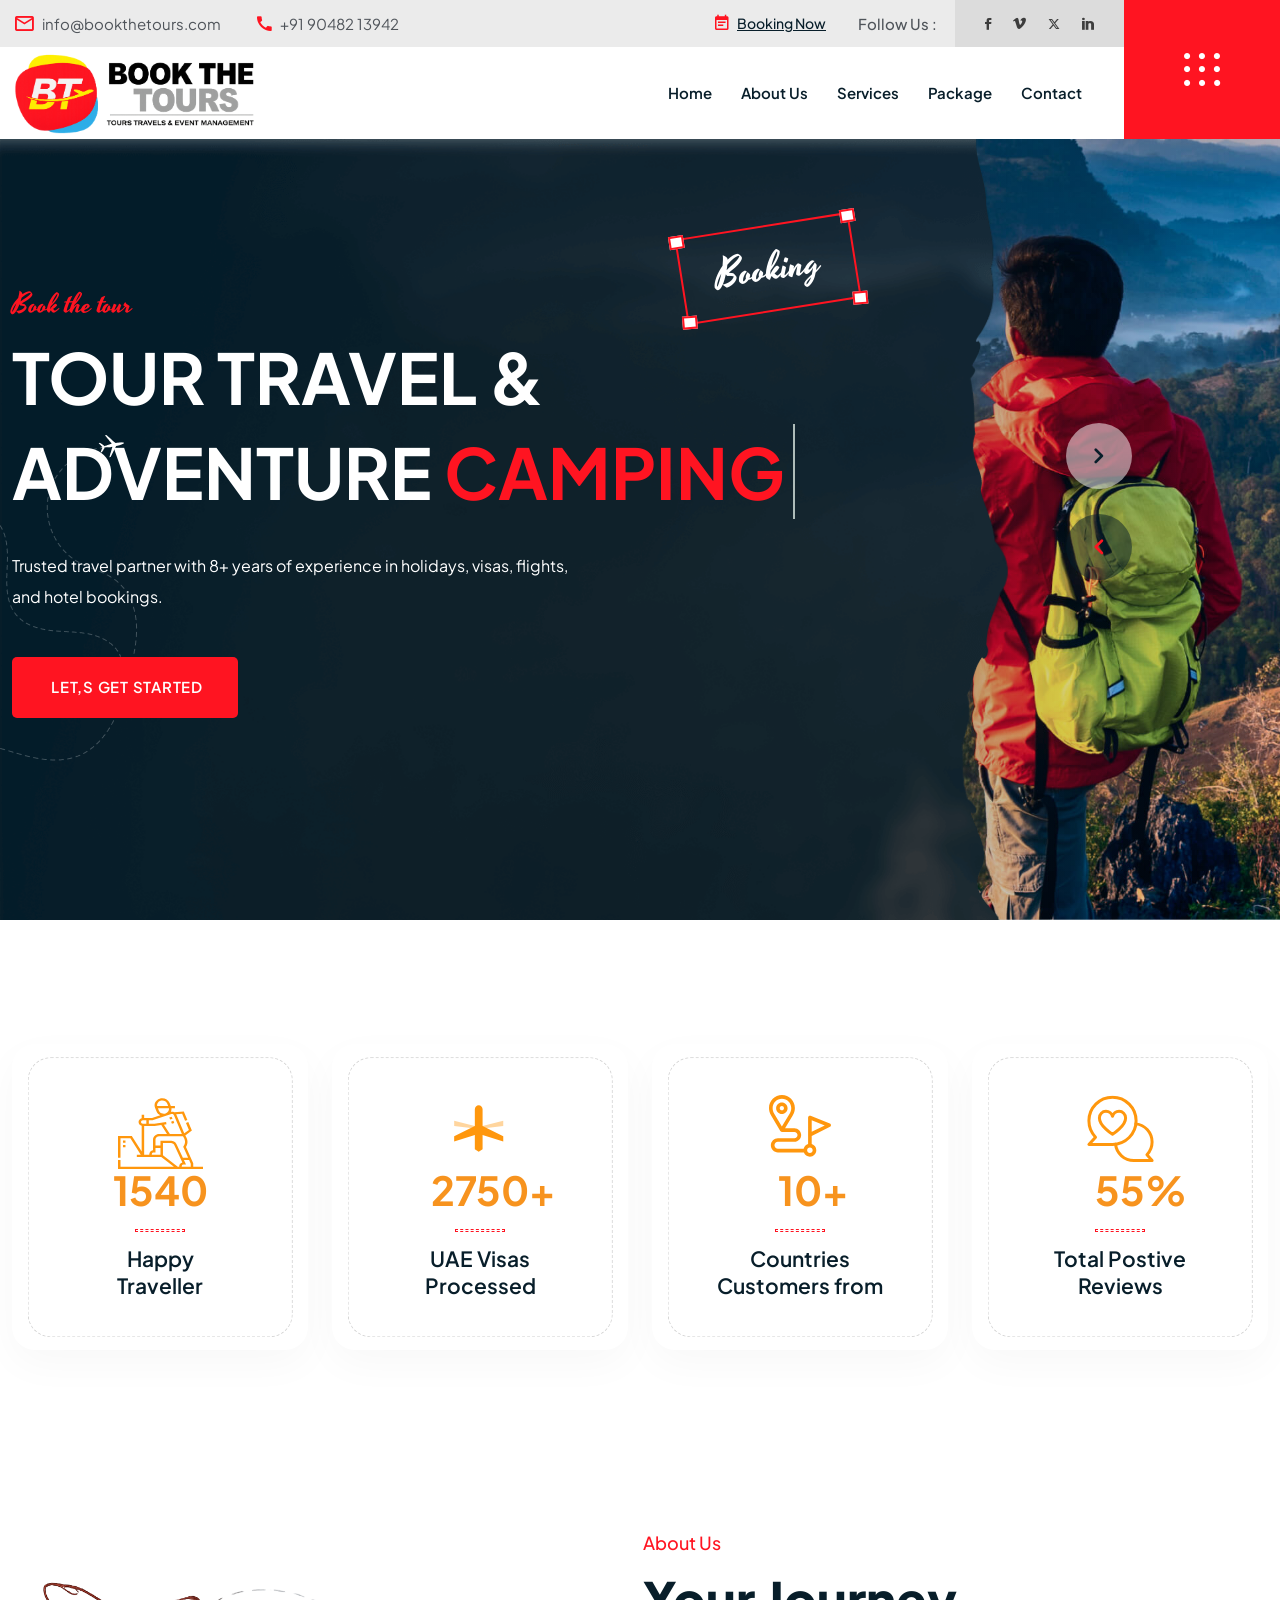
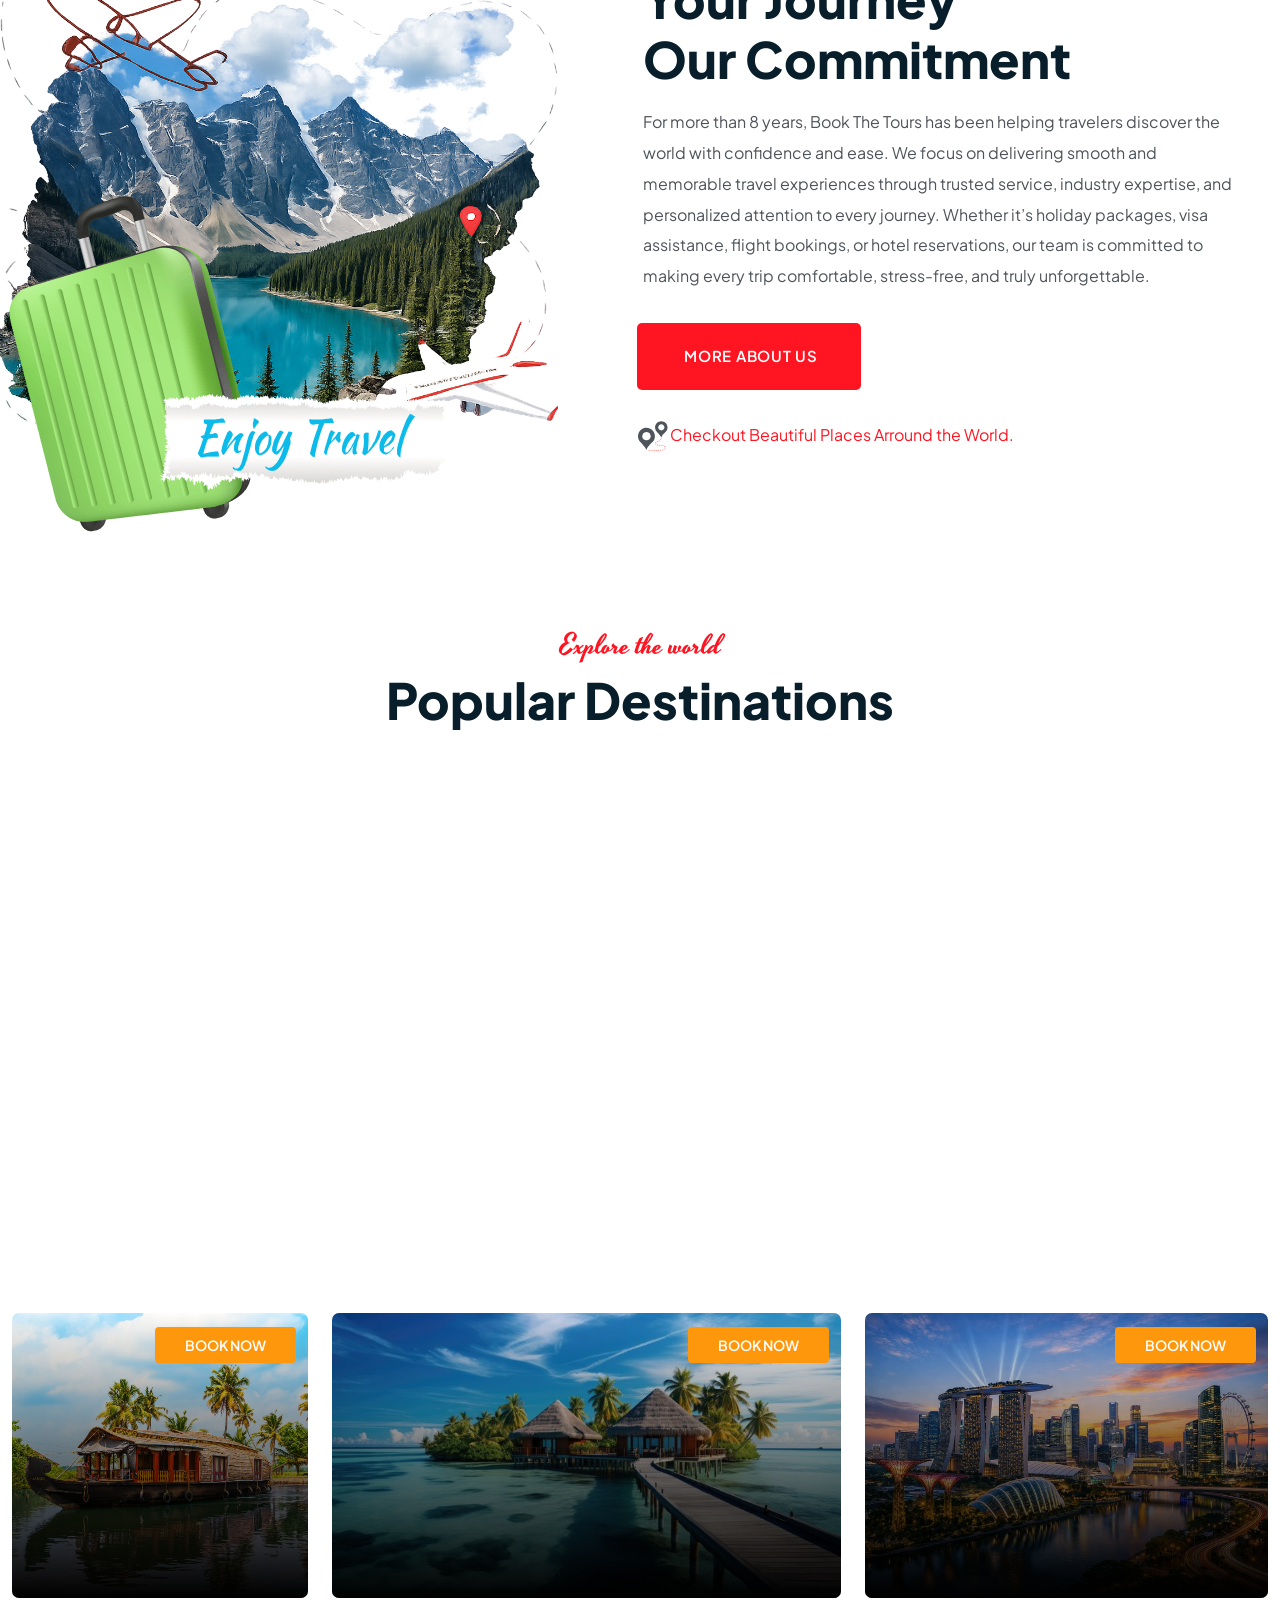
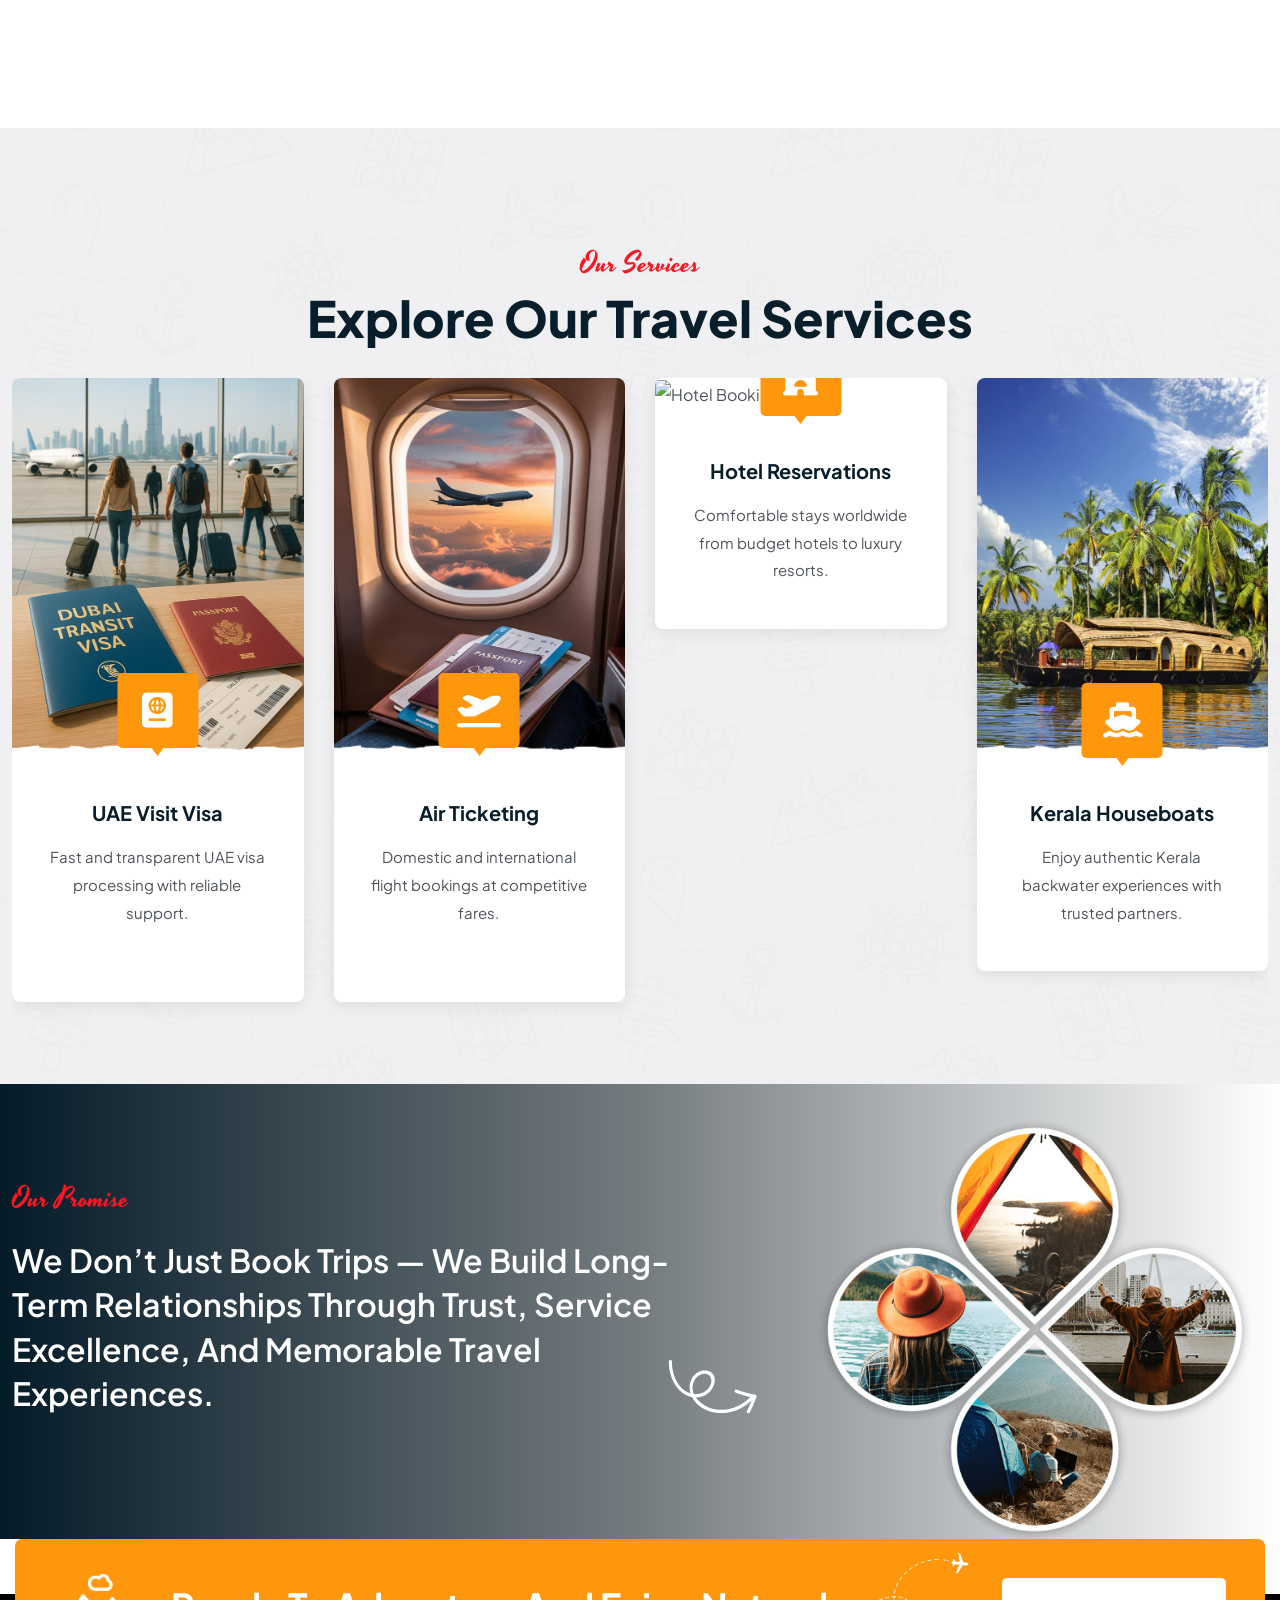
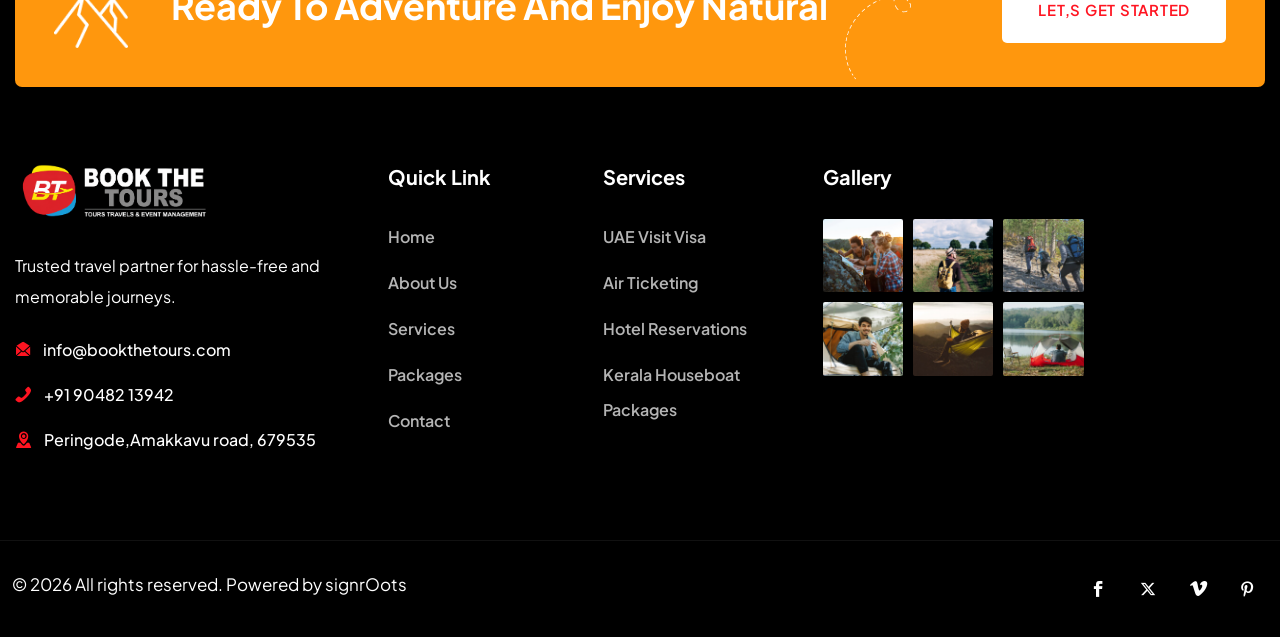
==== commit 70214310: "header changes" ====
--- a/index.html
+++ b/index.html
@@ -122,7 +122,7 @@
         </div>
     </div>
 
-   <!-- <img src="./assets/images/page/fl1.png" alt="" class="fly-ab">-->
+    <img src="./assets/images/page/fl1.png" alt="" class="fly-ab">
 </div>
                 </div>
 
--- a/app/css/app.css
+++ b/app/css/app.css
@@ -310,7 +310,7 @@
 .main-header .header-lower .fly-ab {
   position: absolute;
   width: auto;
-  right: -8px;
+  left: -8px;
   top: 0;
 }
 
@@ -11708,3 +11708,12 @@
     padding-top:150px;
 }
 
+.fly-ab {
+  transition: opacity 0.3s ease, transform 0.3s ease;
+}
+
+.fly-ab.hide {
+  opacity: 0;
+  transform: translateY(-10px);
+  pointer-events: none;
+}
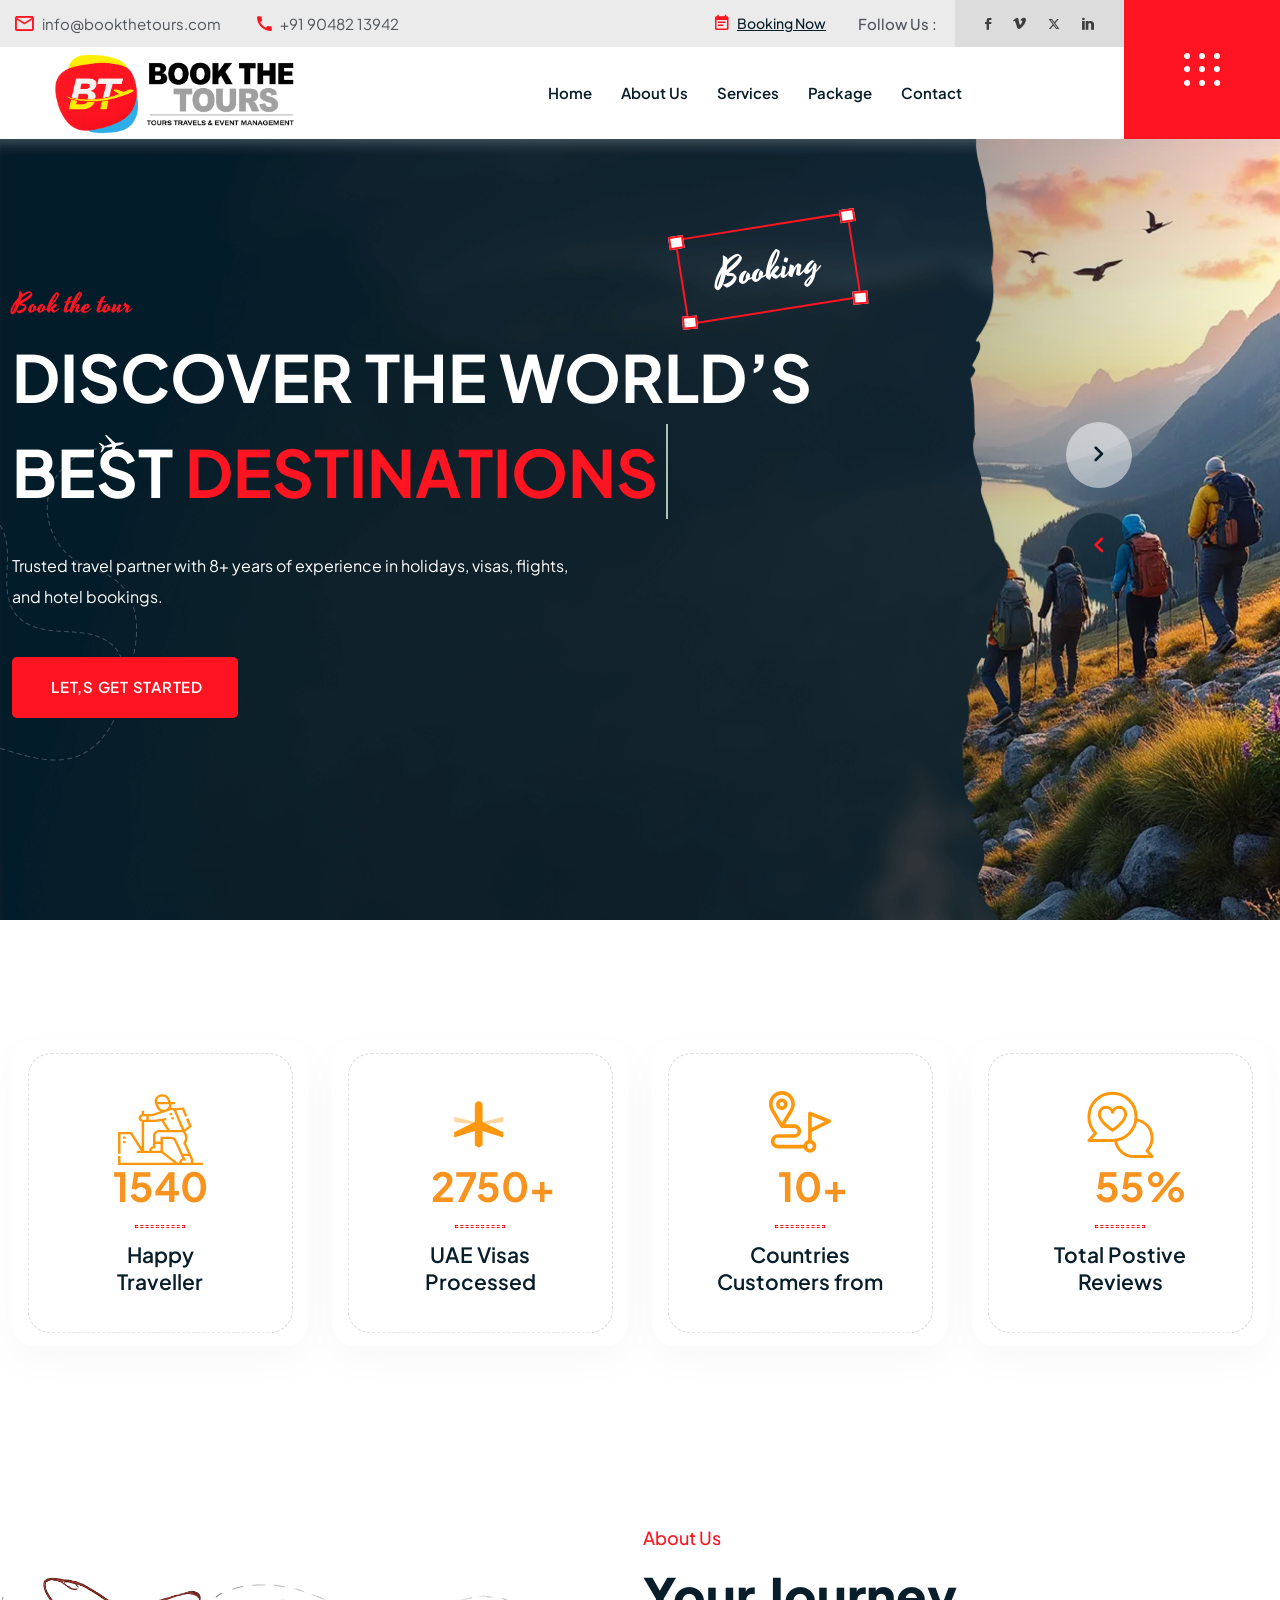
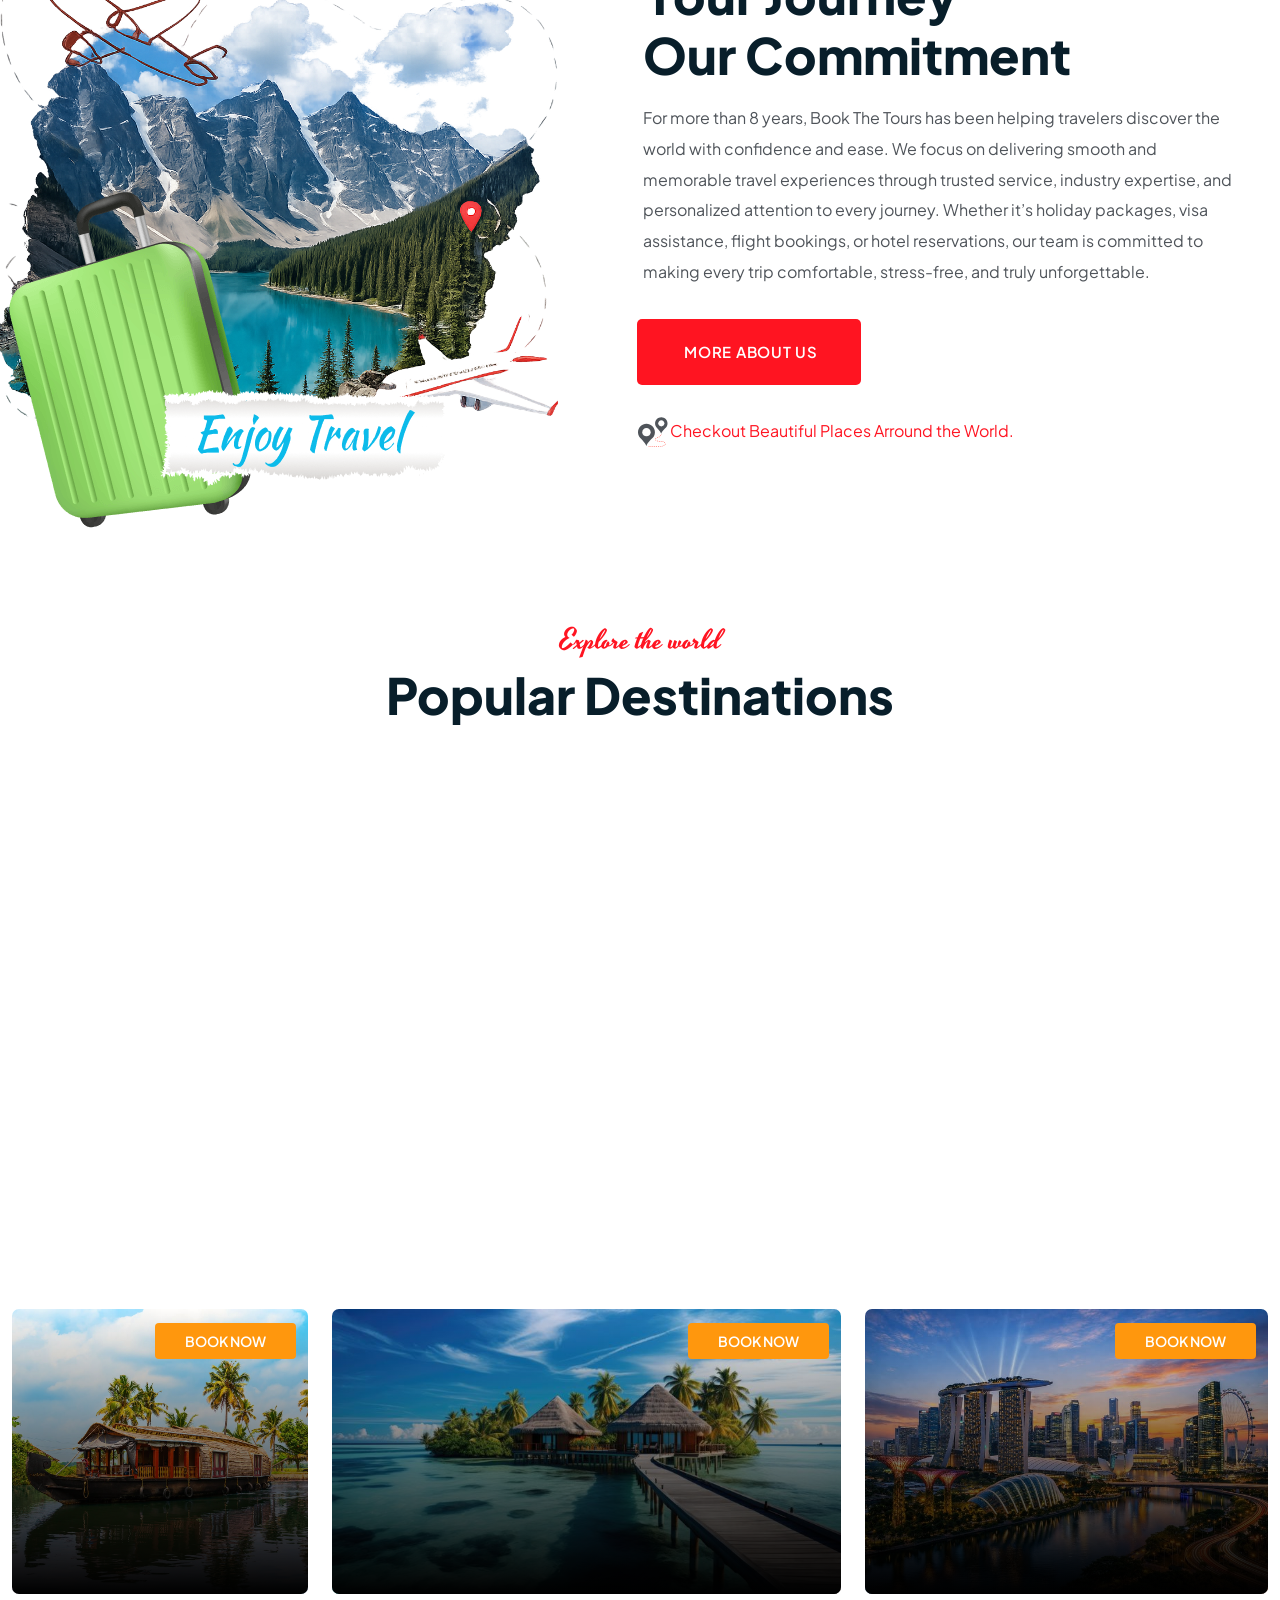
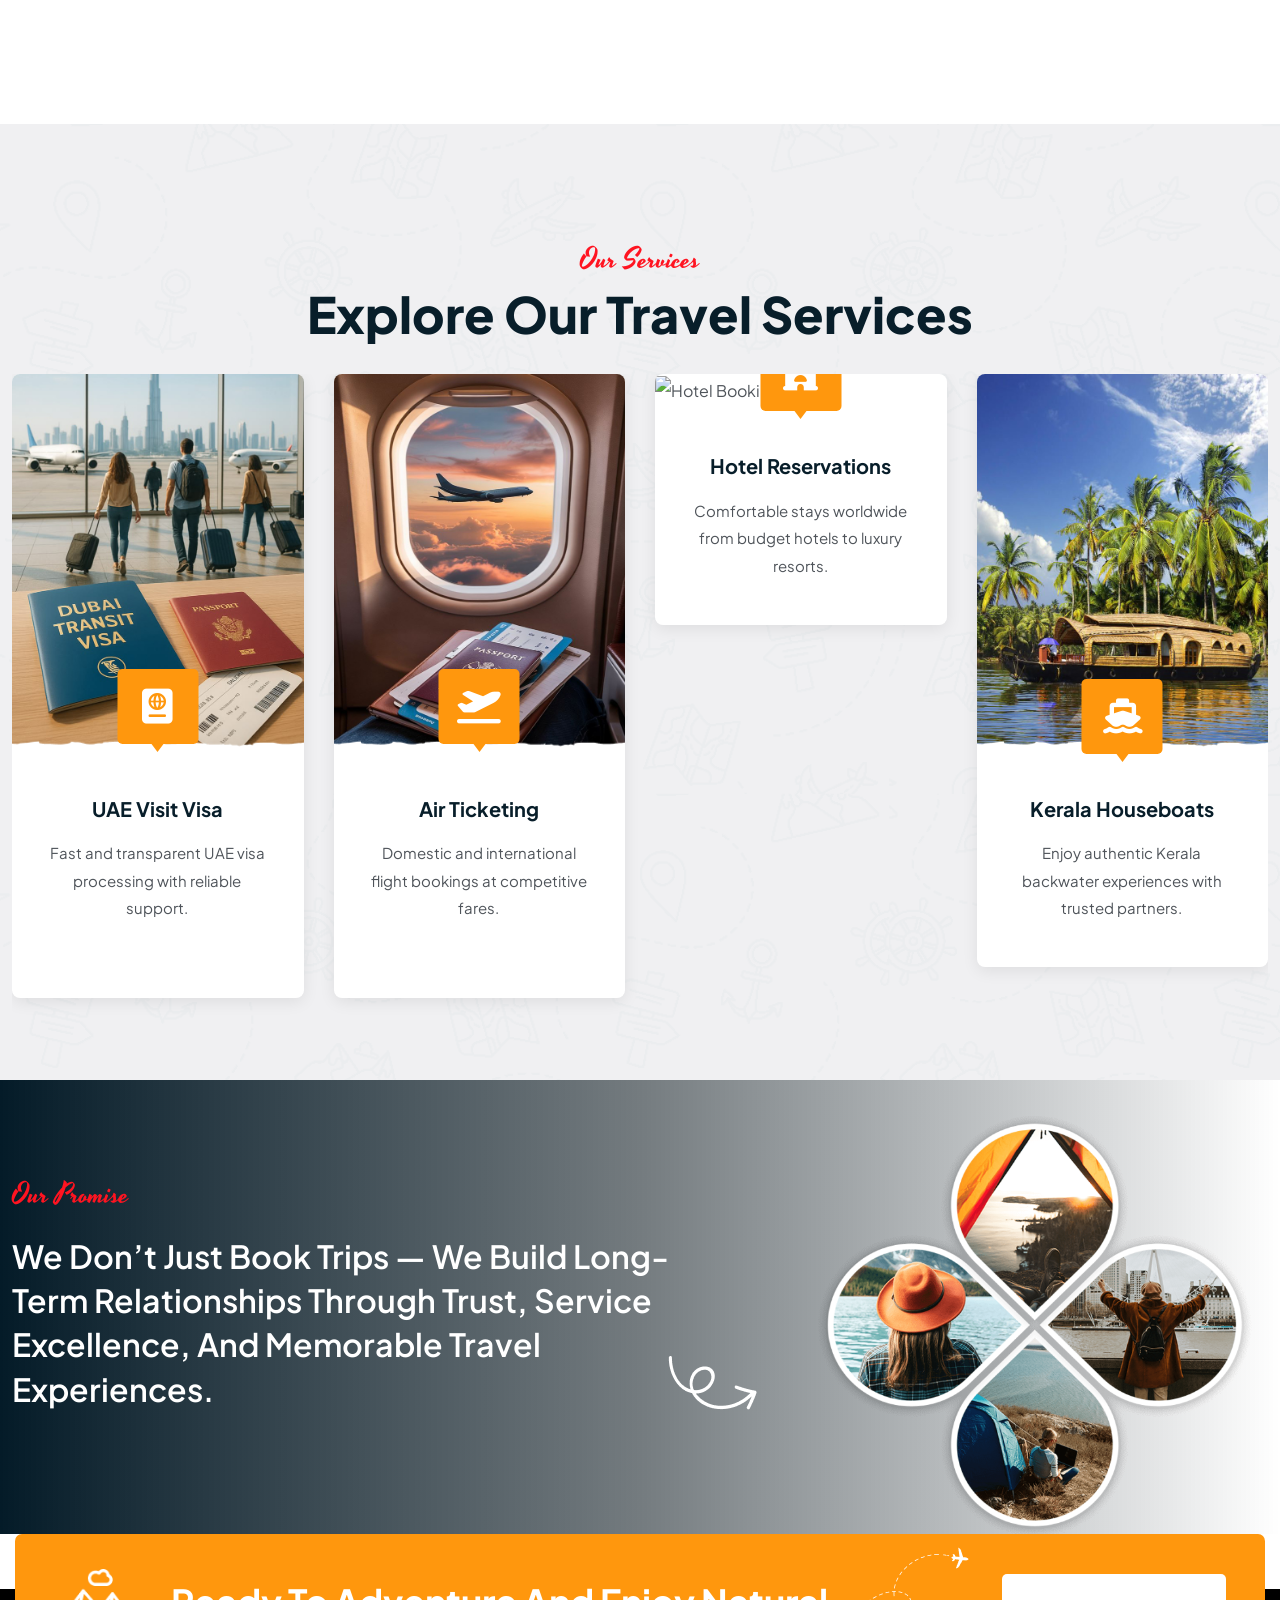
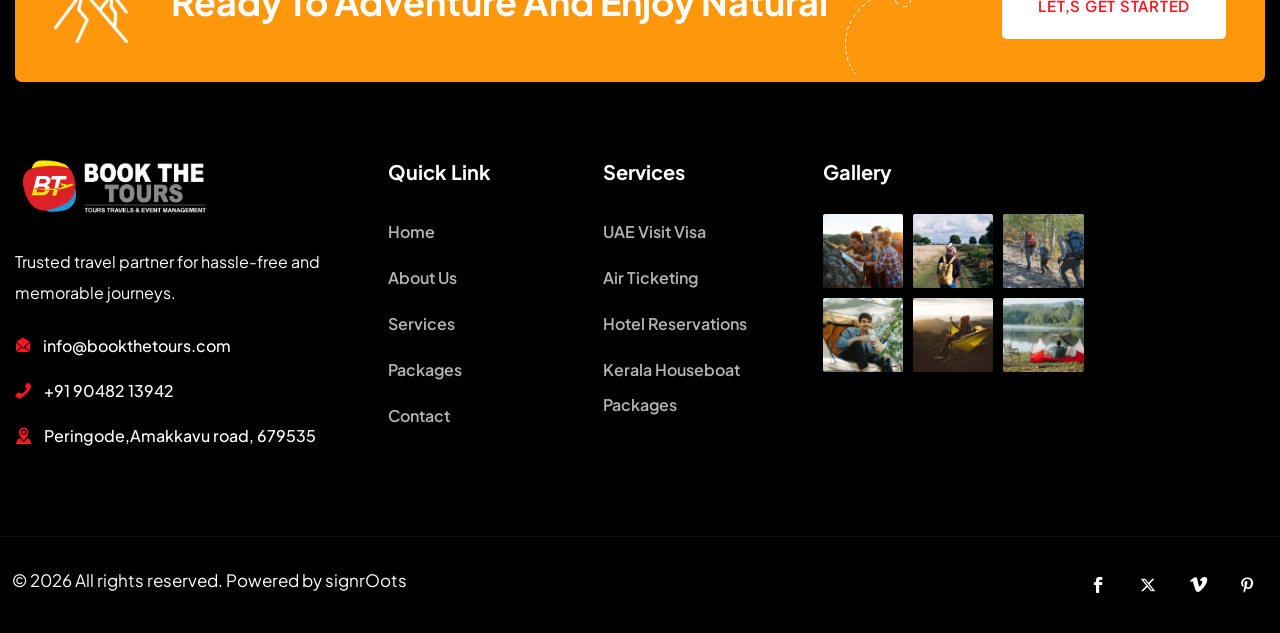
==== commit 9396d439: "slider section updated" ====
--- a/index.html
+++ b/index.html
@@ -173,12 +173,12 @@
                                                 <span
                                                     class="sub-title text-main font-yes fs-28-46 fadeInDown wow">Book the tour
                                                 </span>
-                                                <h1 class="title-slide text-white mb-32 fadeInDown wow">Tour Travel &
-                                                    adventure
+                                                <h1 class="title-slide text-white mb-32 fadeInDown wow">Discover the world’s  best
+                                                   
                                                     <span class="animationtext clip text-main">
                                                         <span class="cd-words-wrapper">
-                                                            <span class="item-text is-visible">Camping</span>
-                                                            <span class="item-text is-hidden">Camping</span>
+                                                            <span class="item-text is-visible"> destinations</span>
+                                                            <span class="item-text is-hidden"> destinations</span>
                                                         </span>                                          
                                                     </span>
                                                 </h1>
@@ -215,12 +215,12 @@
                                                     class="sub-title text-main font-yes fs-28-46 fadeInDown wow">Explore
                                                     the
                                                     world</span>
-                                                <h1 class="title-slide text-white mb-32 fadeInDown wow">Tour Travel &
-                                                    adventure
+                                                <h1 class="title-slide text-white mb-32 fadeInDown wow">Let’s Enjoy Your 
+                                                   
                                                     <span class="animationtext clip text-main">
                                                         <span class="cd-words-wrapper">
-                                                            <span class="item-text is-visible">Camping</span>
-                                                            <span class="item-text is-hidden">Camping</span>
+                                                            <span class="item-text is-visible">Trip With Us</span>
+                                                            <span class="item-text is-hidden">Trip With Us</span>
                                                         </span>                                          
                                                     </span>
                                                 </h1>
@@ -239,49 +239,7 @@
                                     </div>
                                 </div>
                             </div>
-                            <div class="slider-home1 relative overflow-hidden swiper-slide">
-                                <div class="silider-image">
-                                    <img src="./assets/images/slide/slide1.jpg" alt="Image" class="image-slide">
-                                    <img src="./assets/images/slide/mask-slide.png" alt="Image" class="mask-slide">
-                                    <img src="./assets/images/slide/mask-fly.png" alt="Image" class="mask-flane">
-                                    <div class="booking-title tf-anime-rorate">
-                                        <p class="booking">Booking</p>
-                                        <span></span>
-                                    </div>
-                                </div>
-                                <div class="slider-content">
-                                    <div class="tf-container">
-                                        <div class="row">
-                                            <div class="col-lg-8">
-                                                <span
-                                                    class="sub-title text-main font-yes fs-28-46 fadeInDown wow">Explore
-                                                    the
-                                                    world</span>
-                                                <h1 class="title-slide text-white mb-32 fadeInDown wow">Tour Travel &
-                                                    adventure
-                                                    <span class="animationtext clip text-main">
-                                                        <span class="cd-words-wrapper">
-                                                            <span class="item-text is-visible">Camping</span>
-                                                            <span class="item-text is-hidden">Camping</span>
-                                                        </span>                                          
-                                                    </span>
-                                                </h1>
-                                                <p class="des text-white mb-45 fadeInDown wow">From visa services to flight bookings and luxury stays — we handle everything so you can travel stress-free.</p>
-                                                <div class="btn-group">
-                                                    <a href="about-us.html" class="btn-main fadeInDown wow">
-                                                        <p class="btn-main-text">Let,s get started</p>
-                                                        <p class="iconer">
-                                                            <i class="icon-arrow-right"></i>
-                                                        </p>
-                                                    </a>
-                                                    <a href="#" class="btn-w-wa fadeInDown wow">Who we are <i
-                                                            class="icon-Group-13"></i></a>
-                                                </div>
-                                            </div>
-                                        </div>
-                                    </div>
-                                </div>
-                            </div>
+                            
                         </div>
                         <div class="btn-nex-prev">
                             <div class="swiper-button-next  next-home1"></div>
--- a/app/css/app.css
+++ b/app/css/app.css
@@ -5520,7 +5520,7 @@
 }
 .slider-home1 .slider-content .title-slide {
   text-transform: uppercase;
-  font-size: 70px;
+  font-size: 65px;
   font-weight: 700;
   line-height: 95px;
 }
@@ -10109,7 +10109,7 @@
 }
 @media only screen and (max-width: 1570px) {
   .header-lower.is-fixed.is-fixed.is-small {
-    padding-left: 20px;
+    padding-left: 100px;
     padding-right: 20px;
   }
   .has-dashboard .profile-dashboard .favorite-wrap {
@@ -11716,4 +11716,24 @@
   opacity: 0;
   transform: translateY(-10px);
   pointer-events: none;
+}
+
+.header-lower .navigation li a {
+  padding: 10px 15px;
+  transition: padding 0.3s ease;
+}
+
+/* when scrolling */
+.header-lower.scrolled .navigation li a {
+  padding-right: 30px;
+}
+.header-lower .tf-container.full {
+  padding-left: 40px;
+  padding-right: 120px;
+}
+.inner-container {
+  display: flex;
+  justify-content: space-between;
+  align-items: center;
+  width: 100%;
 }
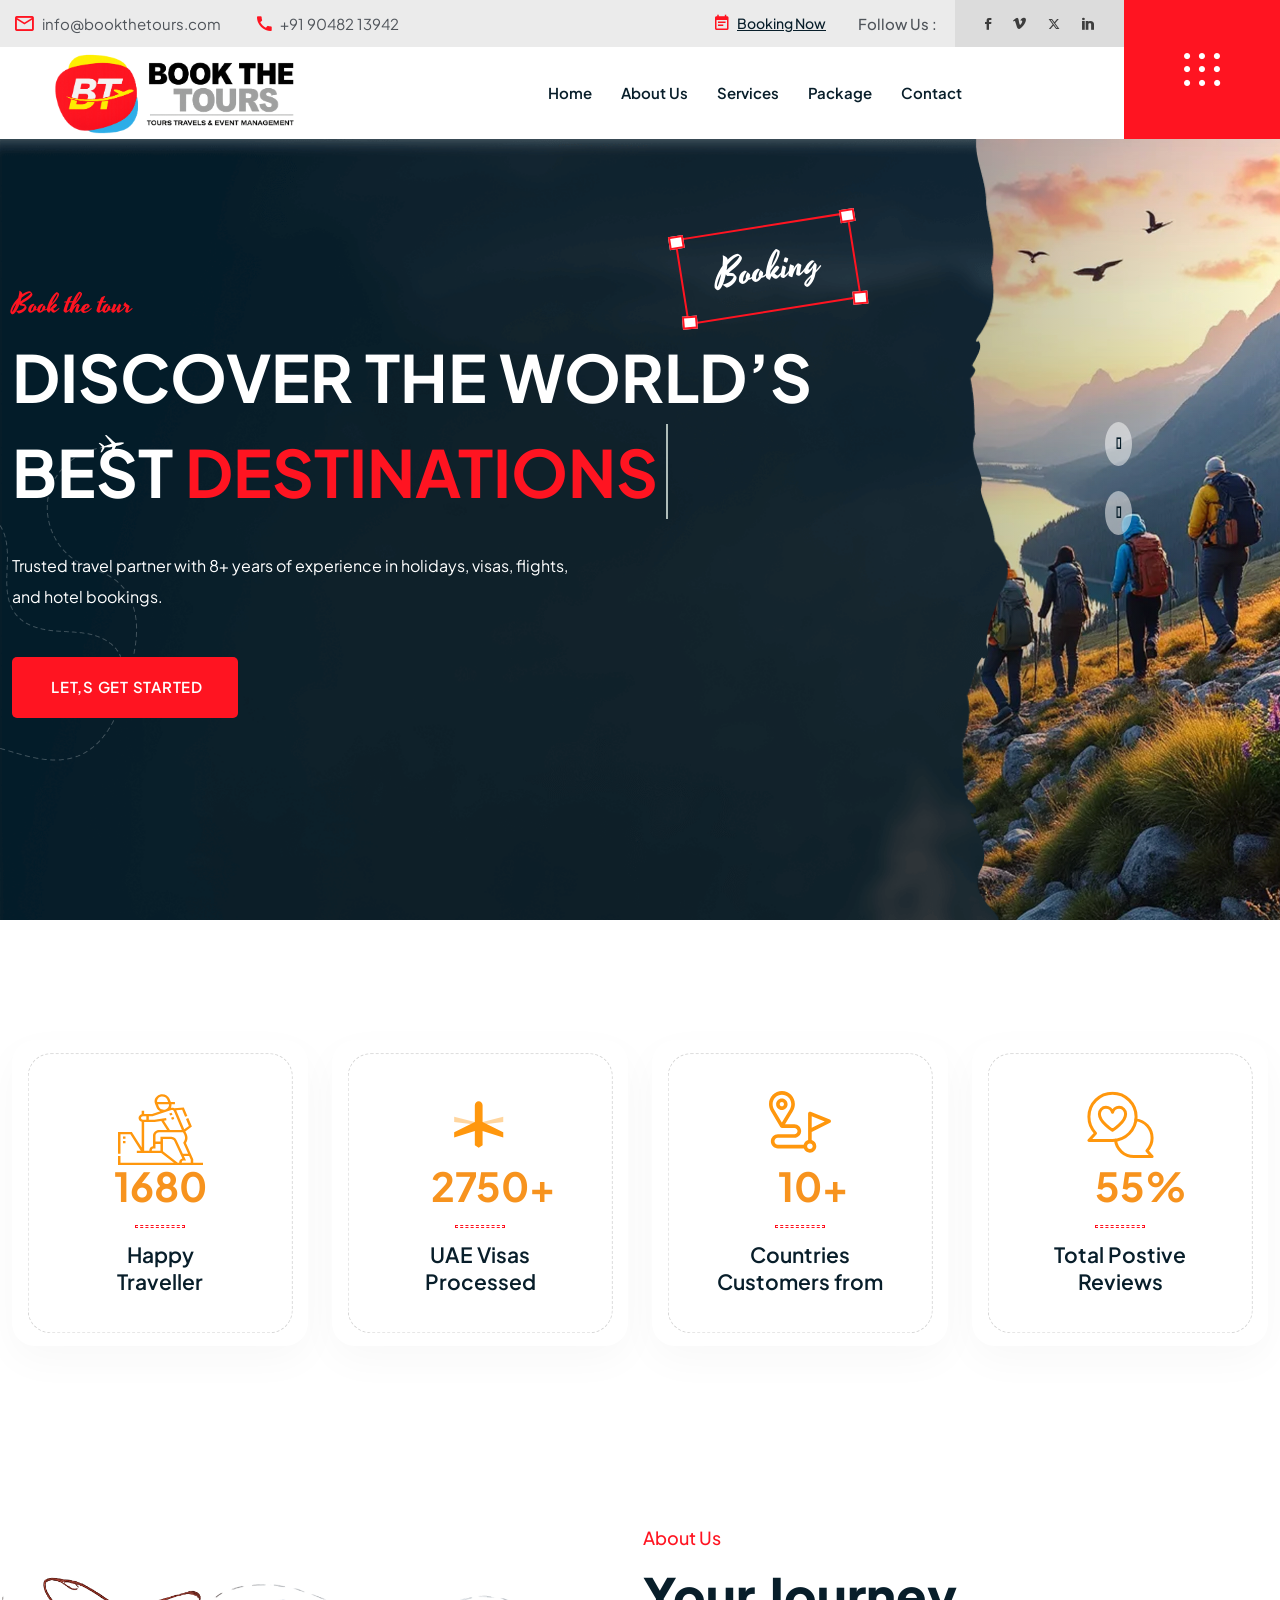
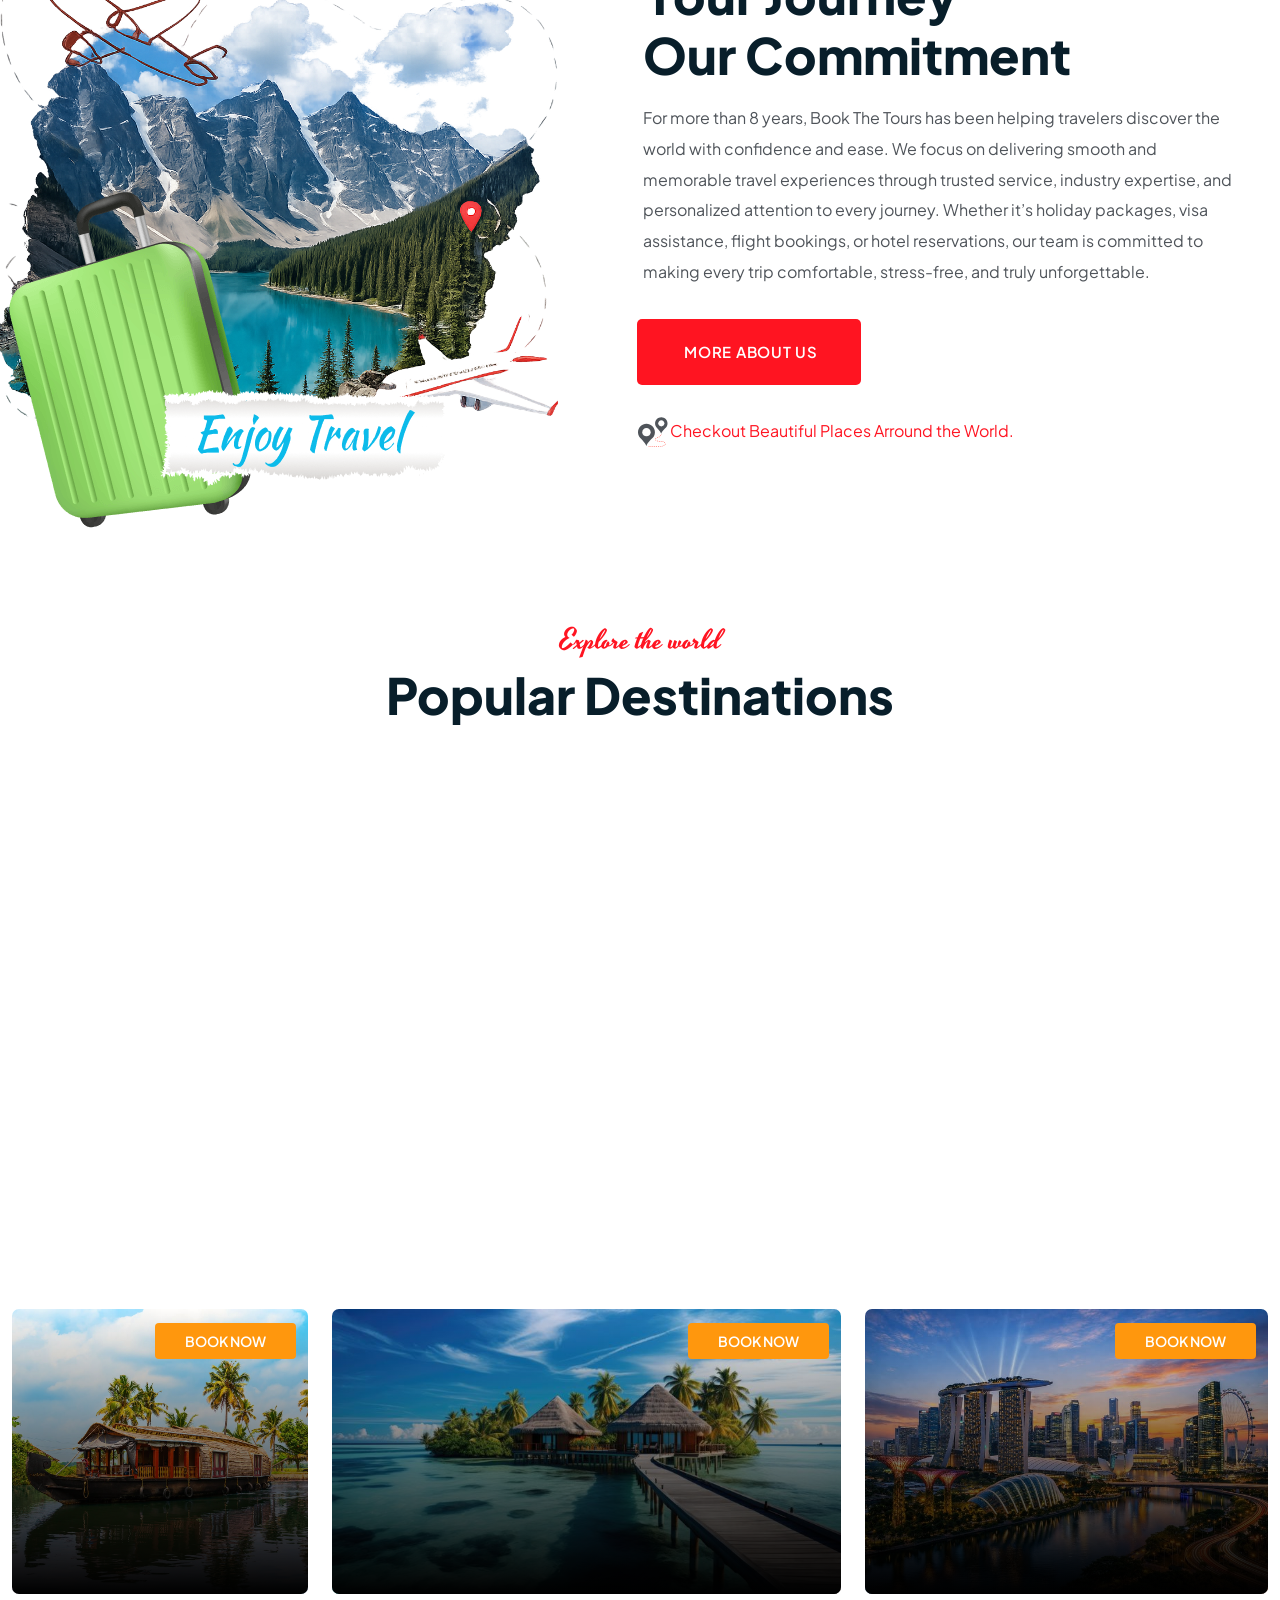
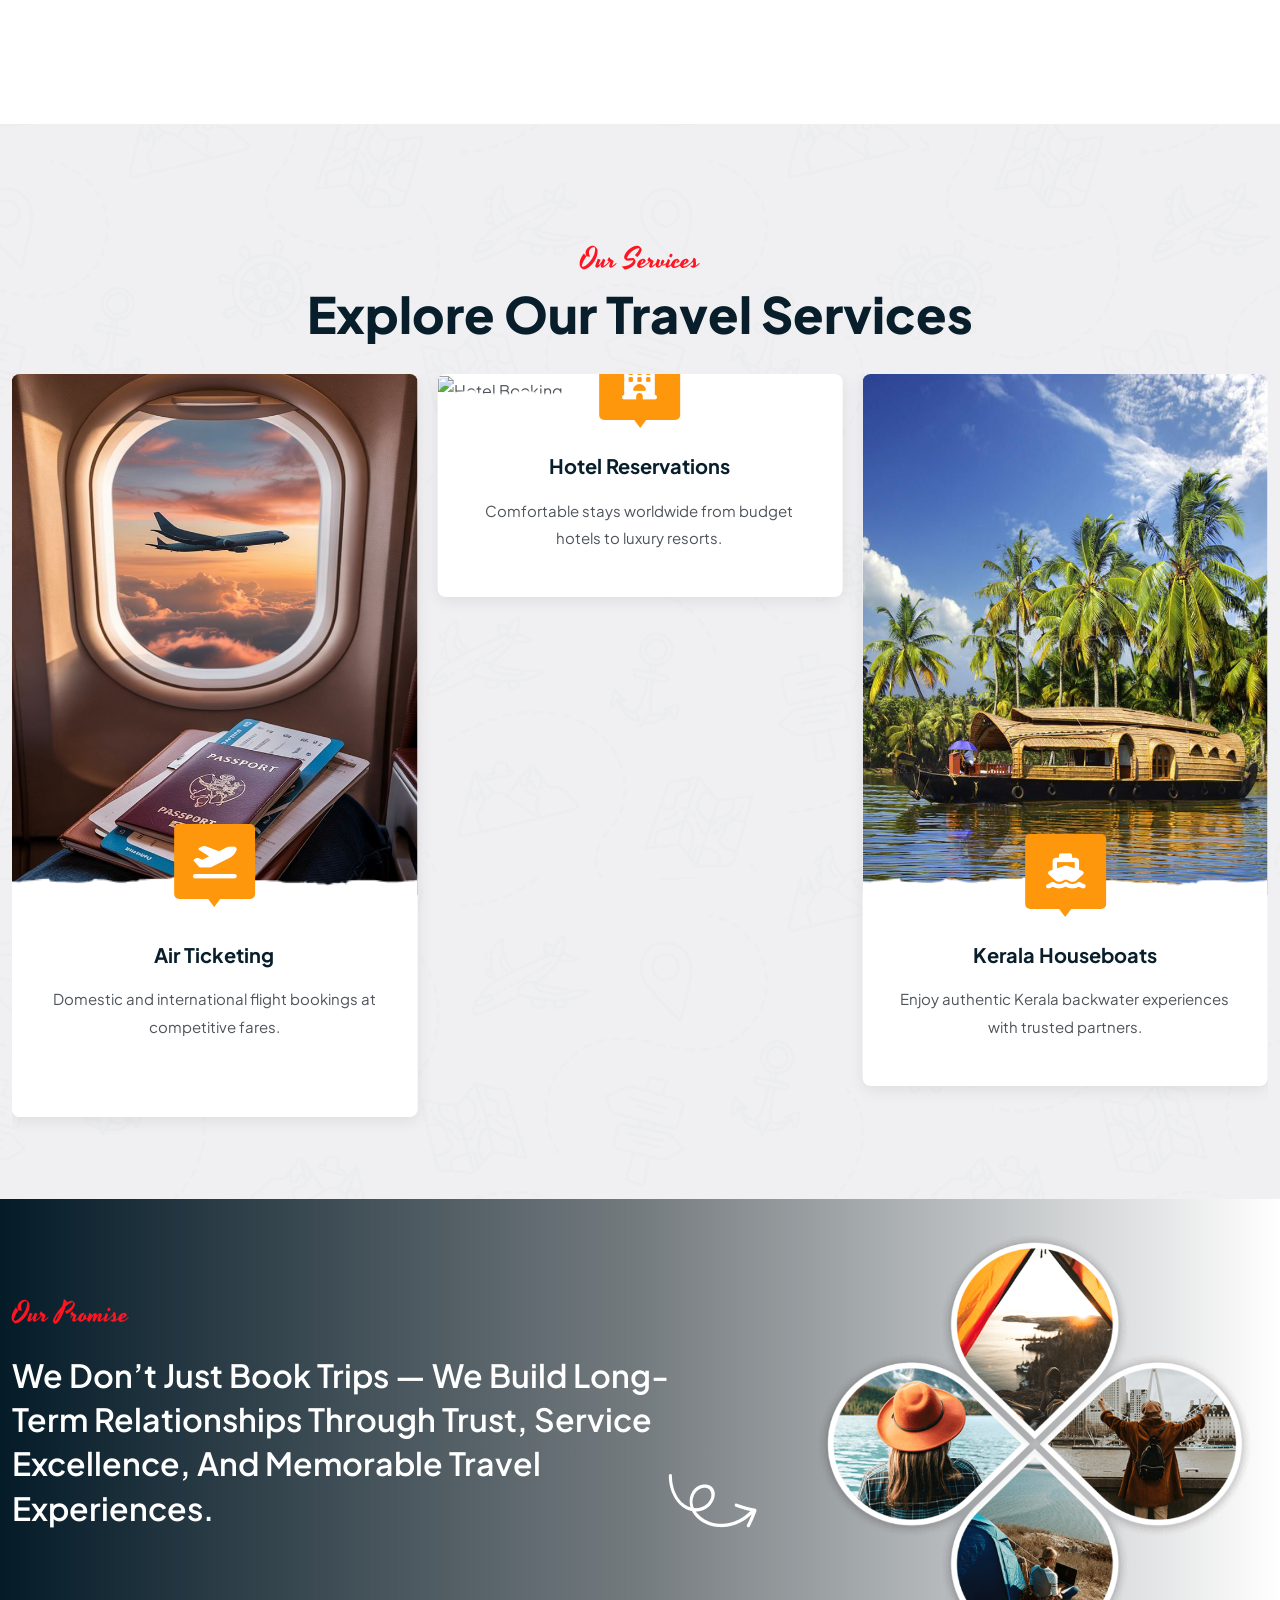
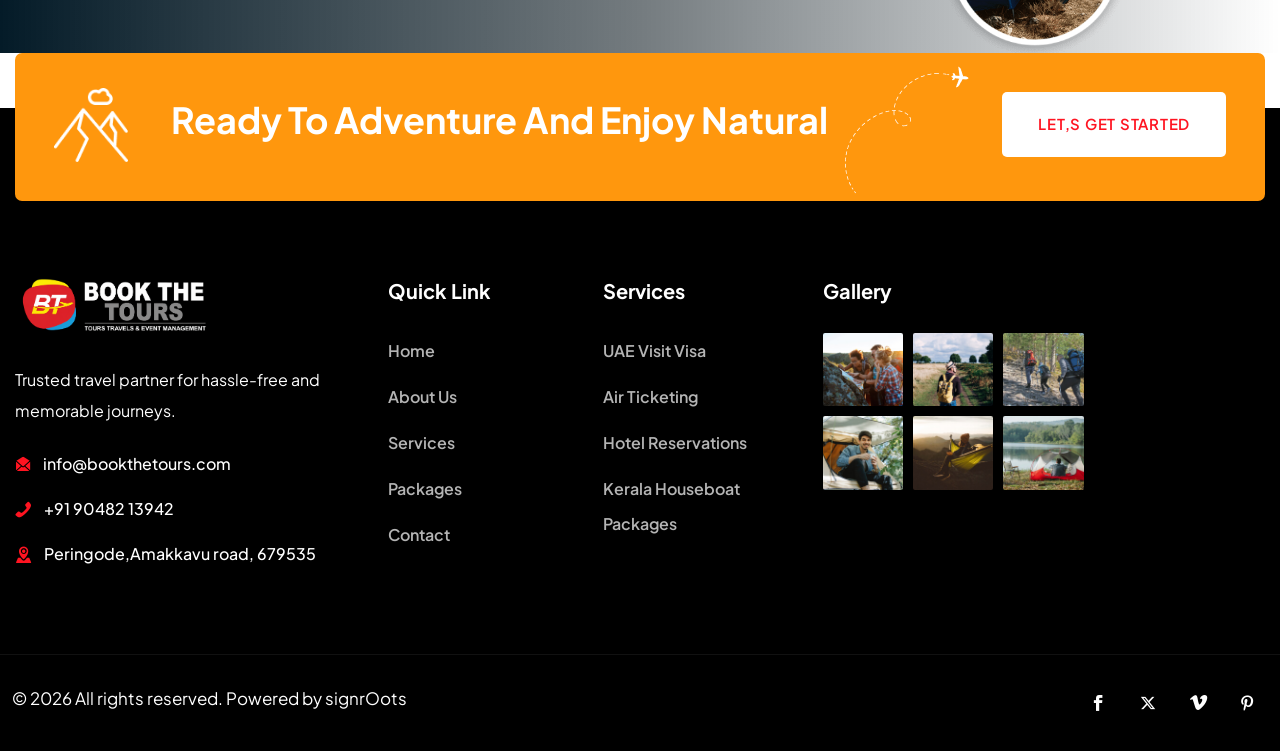
==== commit 28eb05ff: "conatct updated" ====
--- a/index.html
+++ b/index.html
@@ -18,6 +18,8 @@
     <link rel="shortcut icon" href="assets/images/favico.png">
     <link rel="apple-touch-icon-precomposed" href="assets/images/favico.png">
     <link rel="stylesheet"href="https://cdnjs.cloudflare.com/ajax/libs/font-awesome/6.5.1/css/all.min.css">
+    <link rel="stylesheet" href="https://cdn.jsdelivr.net/npm/swiper@11/swiper-bundle.min.css">
+
 
 </head>
 
@@ -686,7 +688,7 @@
                                 </div>
                                 <div class="content relative center">
                                     <div class="icon flex-five">
-                                        <i class="icon-travel"></i>
+                                        <i class="fa-solid fa-suitcase-rolling"></i>
                                     </div>
                                     <h5 class="title-populer mb-18">
                                         <a href="#">Custom Tour Packages</a>
@@ -974,6 +976,7 @@
     <script src="app/js/wow.min.js"></script>
     <script src="app/js/shortcodes.js"></script>
     <script src="app/js/main.js"></script>
+    <script src="https://cdn.jsdelivr.net/npm/swiper@11/swiper-bundle.min.js"></script>
 
 </body>
 
--- a/app/css/app.css
+++ b/app/css/app.css
@@ -11736,4 +11736,5 @@
   justify-content: space-between;
   align-items: center;
   width: 100%;
-}+}
+
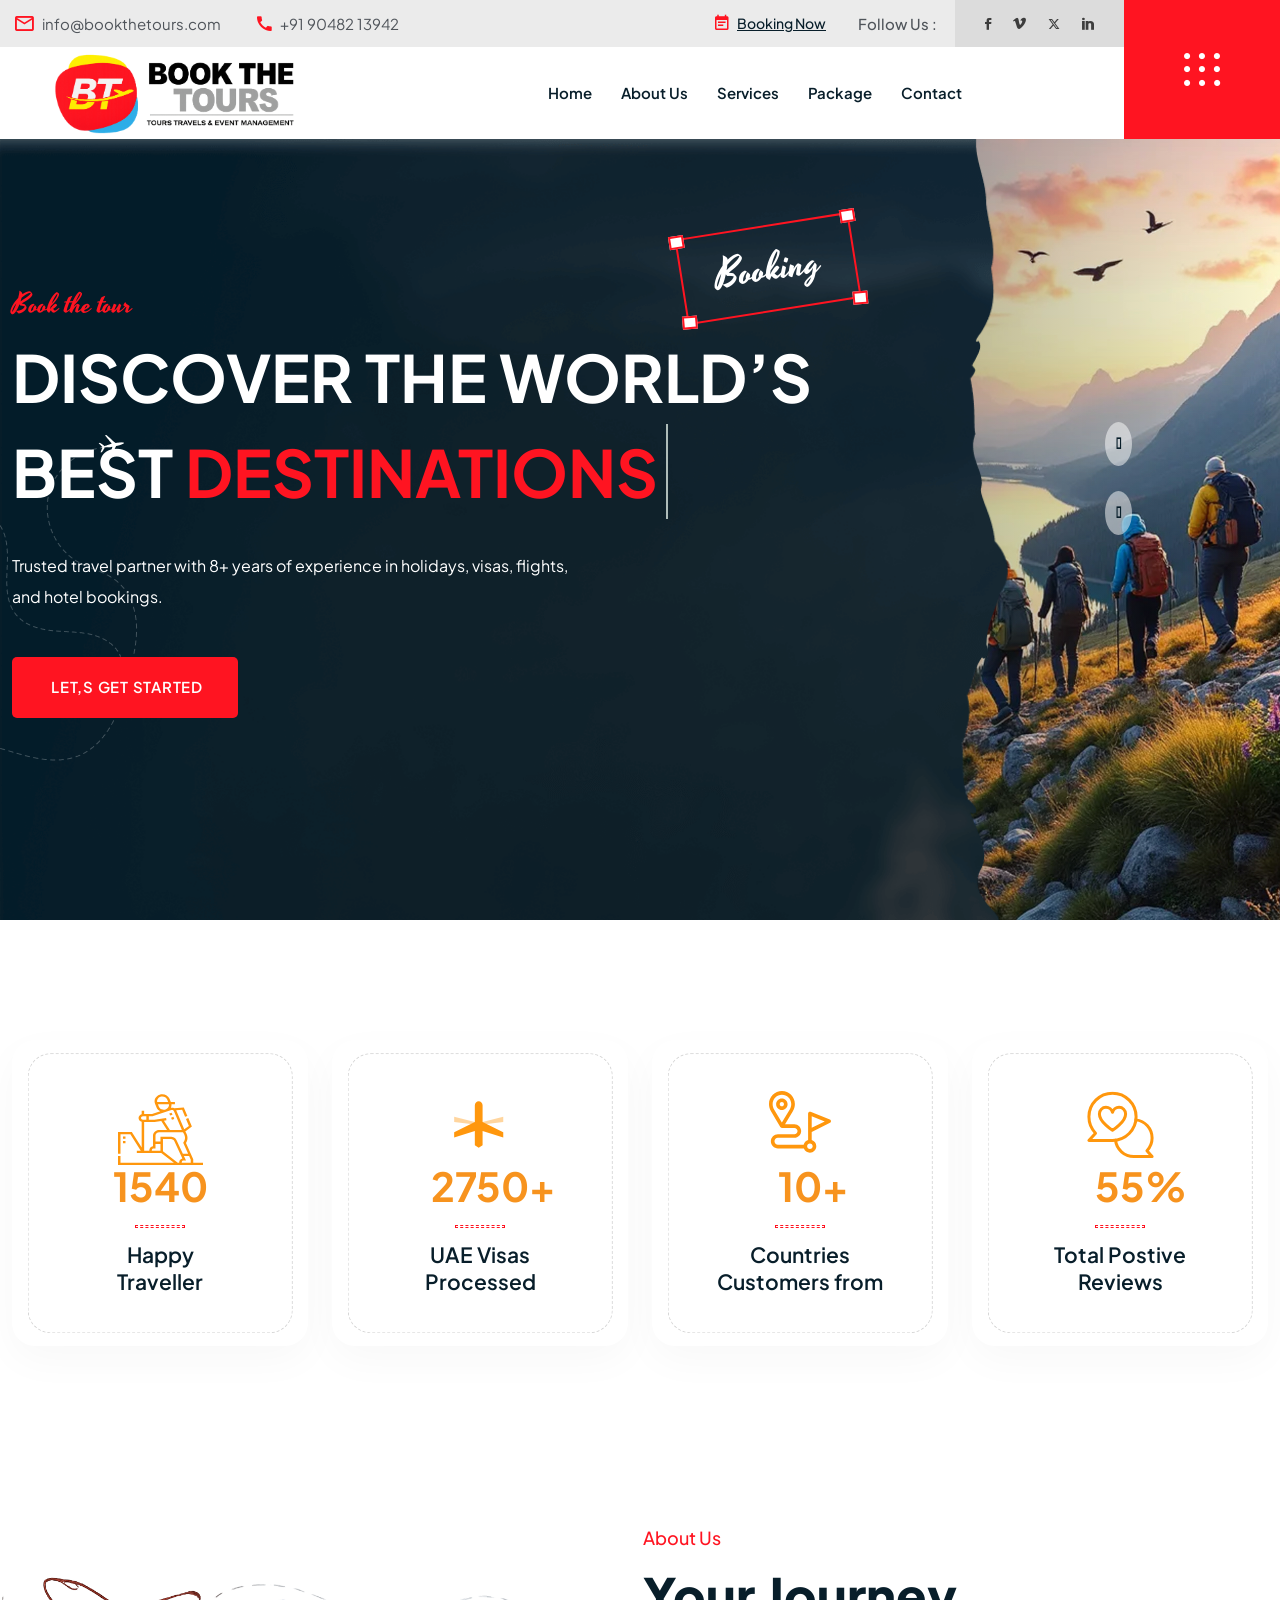
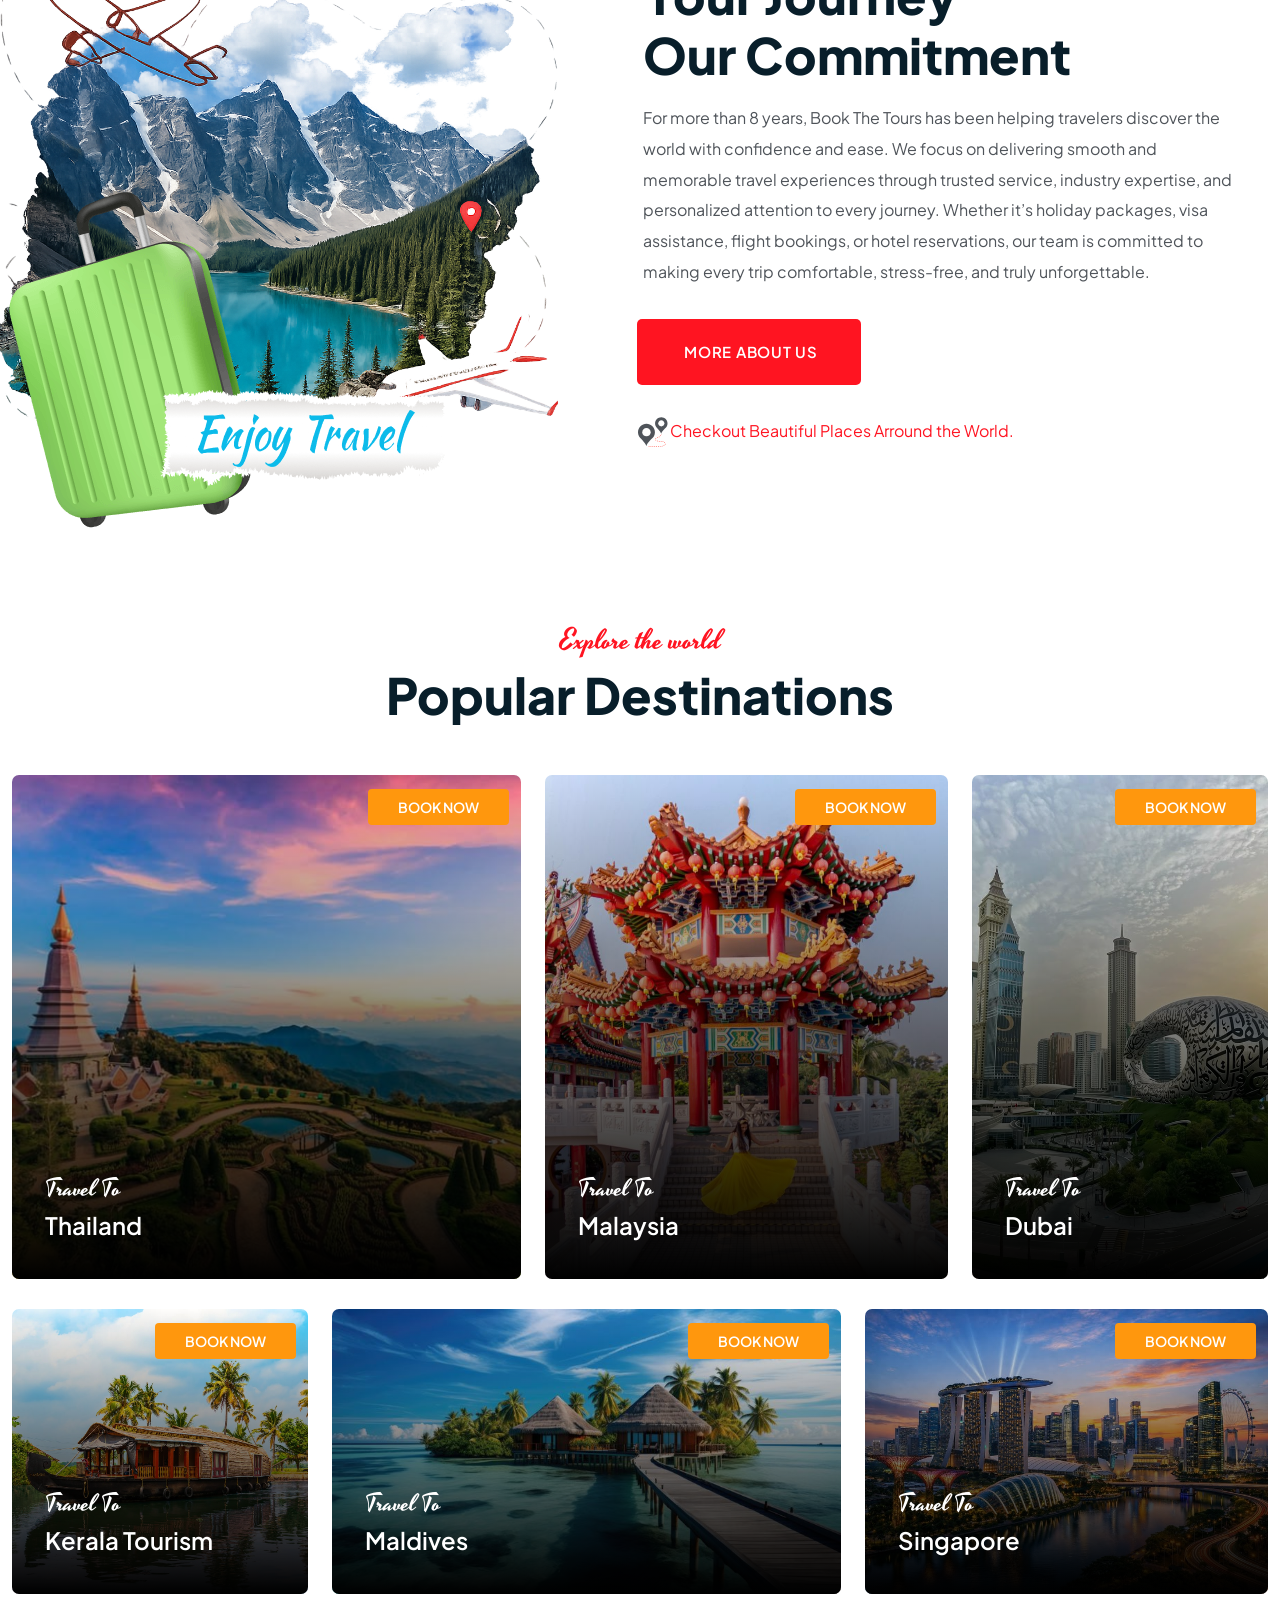
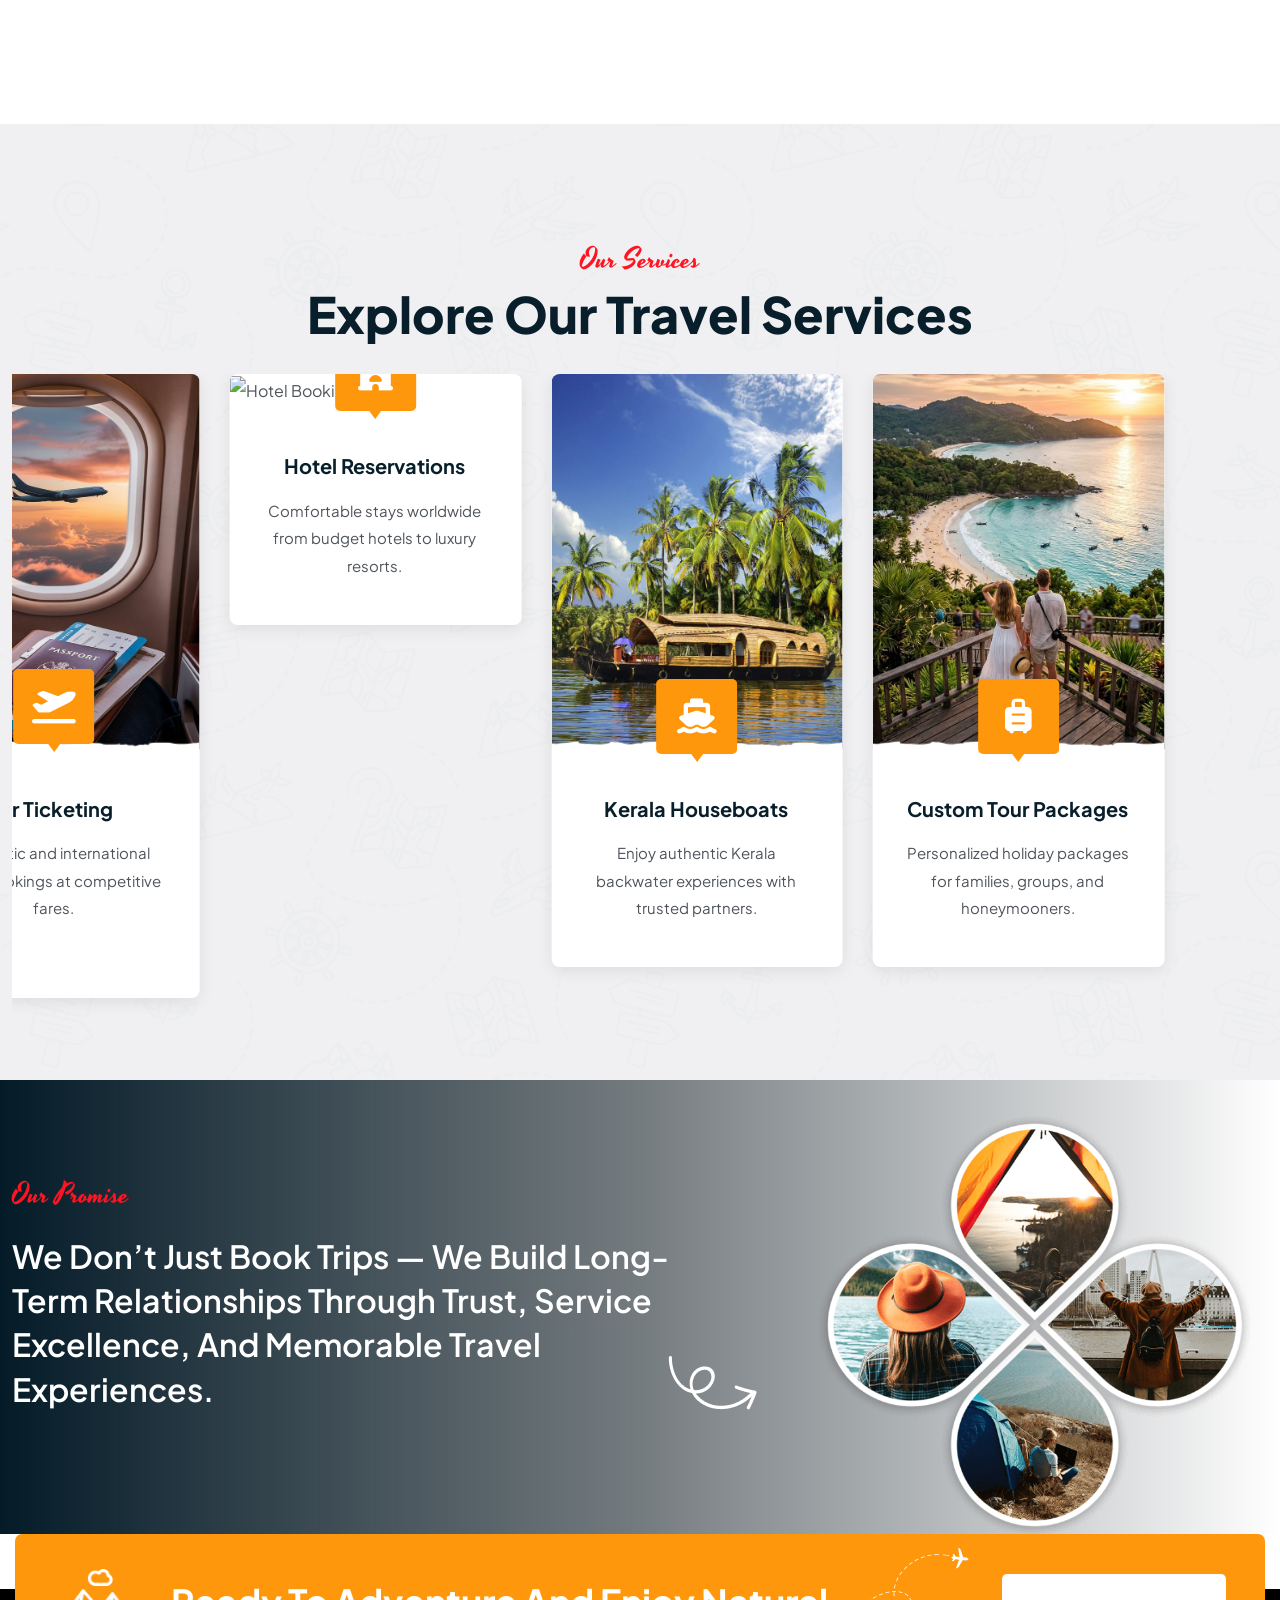
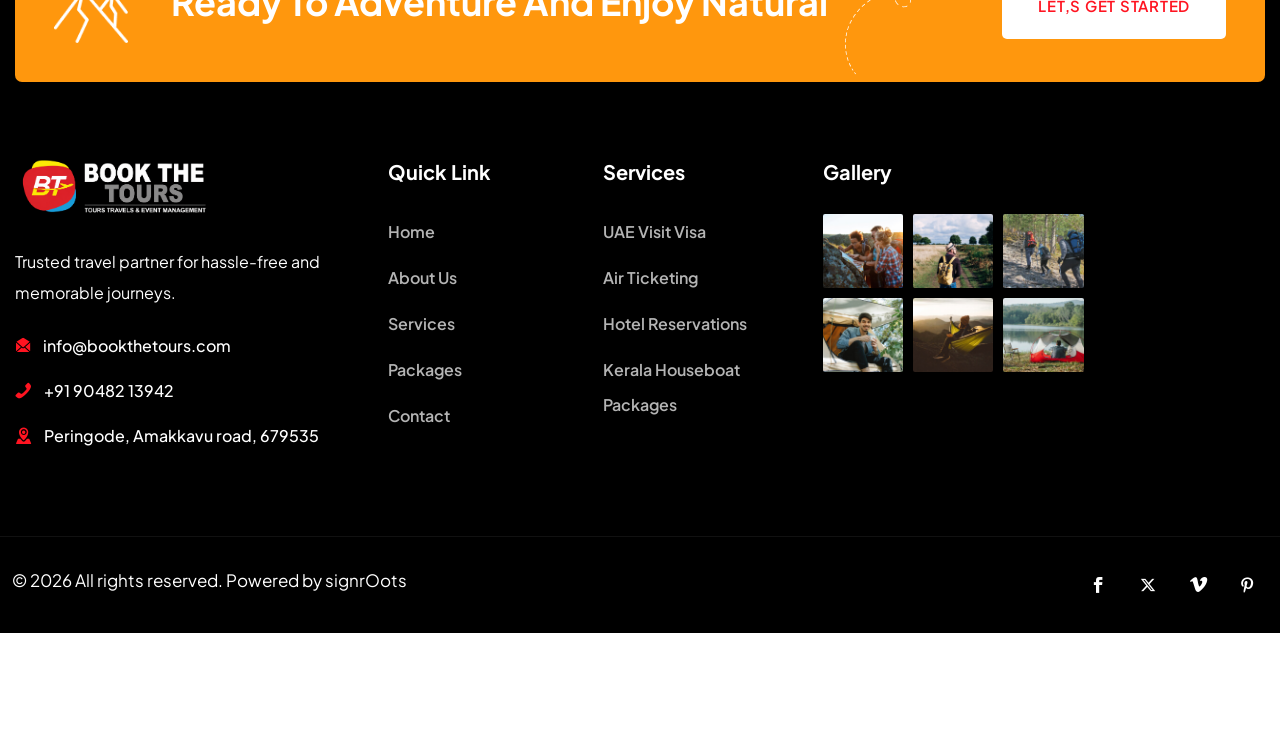
==== commit c7e01f45: "footer update" ====
--- a/index.html
+++ b/index.html
@@ -791,7 +791,7 @@
                                 </li>
                                 <li class="flex-three">
                                     <i class="icon-Layer-19"></i>
-                                    <p>Peringode,Amakkavu road, 679535</p>
+                                    <p>Peringode, Amakkavu road, 679535</p>
                                 </li>
                             </ul>
 
@@ -931,7 +931,7 @@
                 </li>
                 <li class="flex-three">
                     <i class="icon-Layer-19"></i>
-                    <p>Peringode,Amakkavu road, 679535</p>
+                    <p>Peringode, Amakkavu road, 679535</p>
                 </li>
             </ul>
             <ul class="social flex-three">
--- a/app/css/app.css
+++ b/app/css/app.css
@@ -11738,3 +11738,30 @@
   width: 100%;
 }
 
+@media (max-width: 768px) {
+    .inner-container {
+    display: flex;
+    align-items: center;
+    justify-content: space-between;
+    width: 100%;
+    padding: 0 16px; /* space from screen edges */
+}
+
+    .logo-box {
+        order: 1;
+        flex: 1;
+        display: flex;
+        justify-content: flex-start;
+    }
+
+    .mobile-button {
+        order: 2;
+        display: flex;
+        justify-content: flex-end;
+        flex-shrink: 0;
+    }
+
+    .nav-outer {
+        display: none; /* hide desktop menu on mobile */
+    }
+}
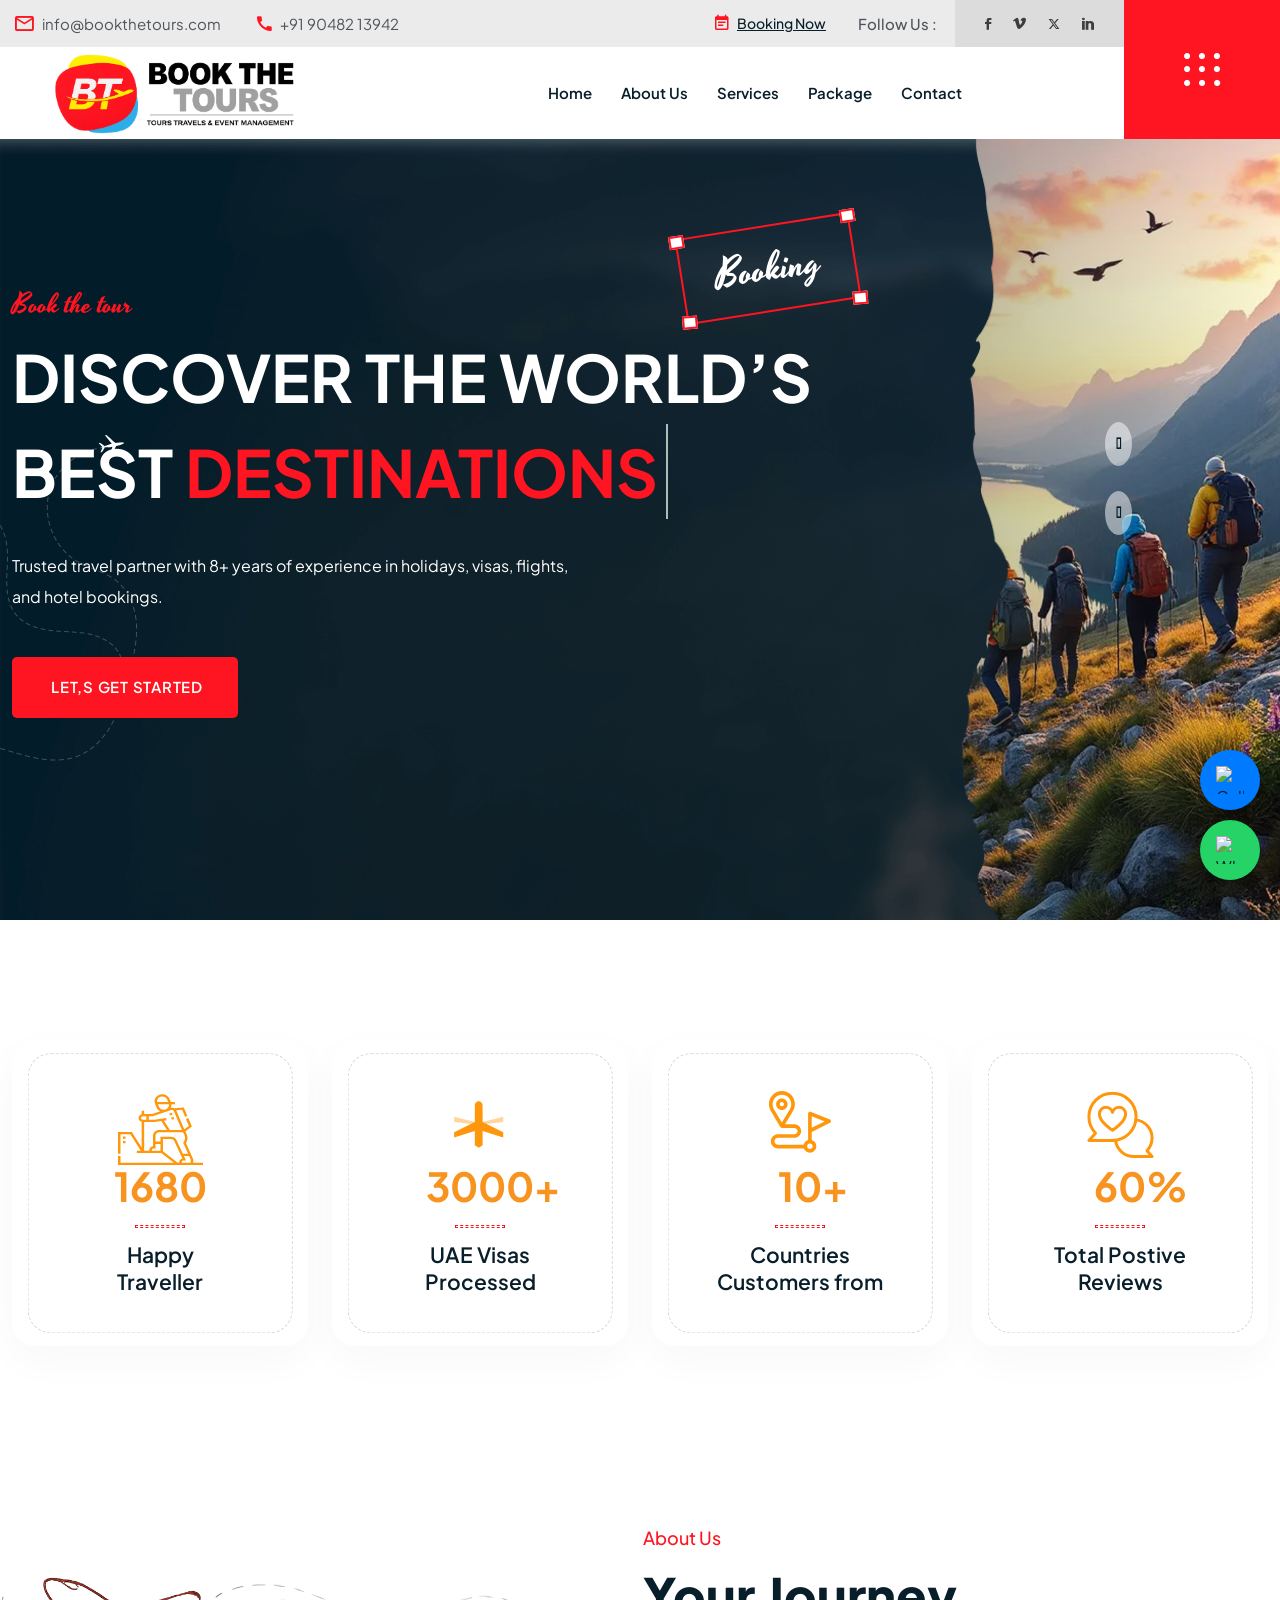
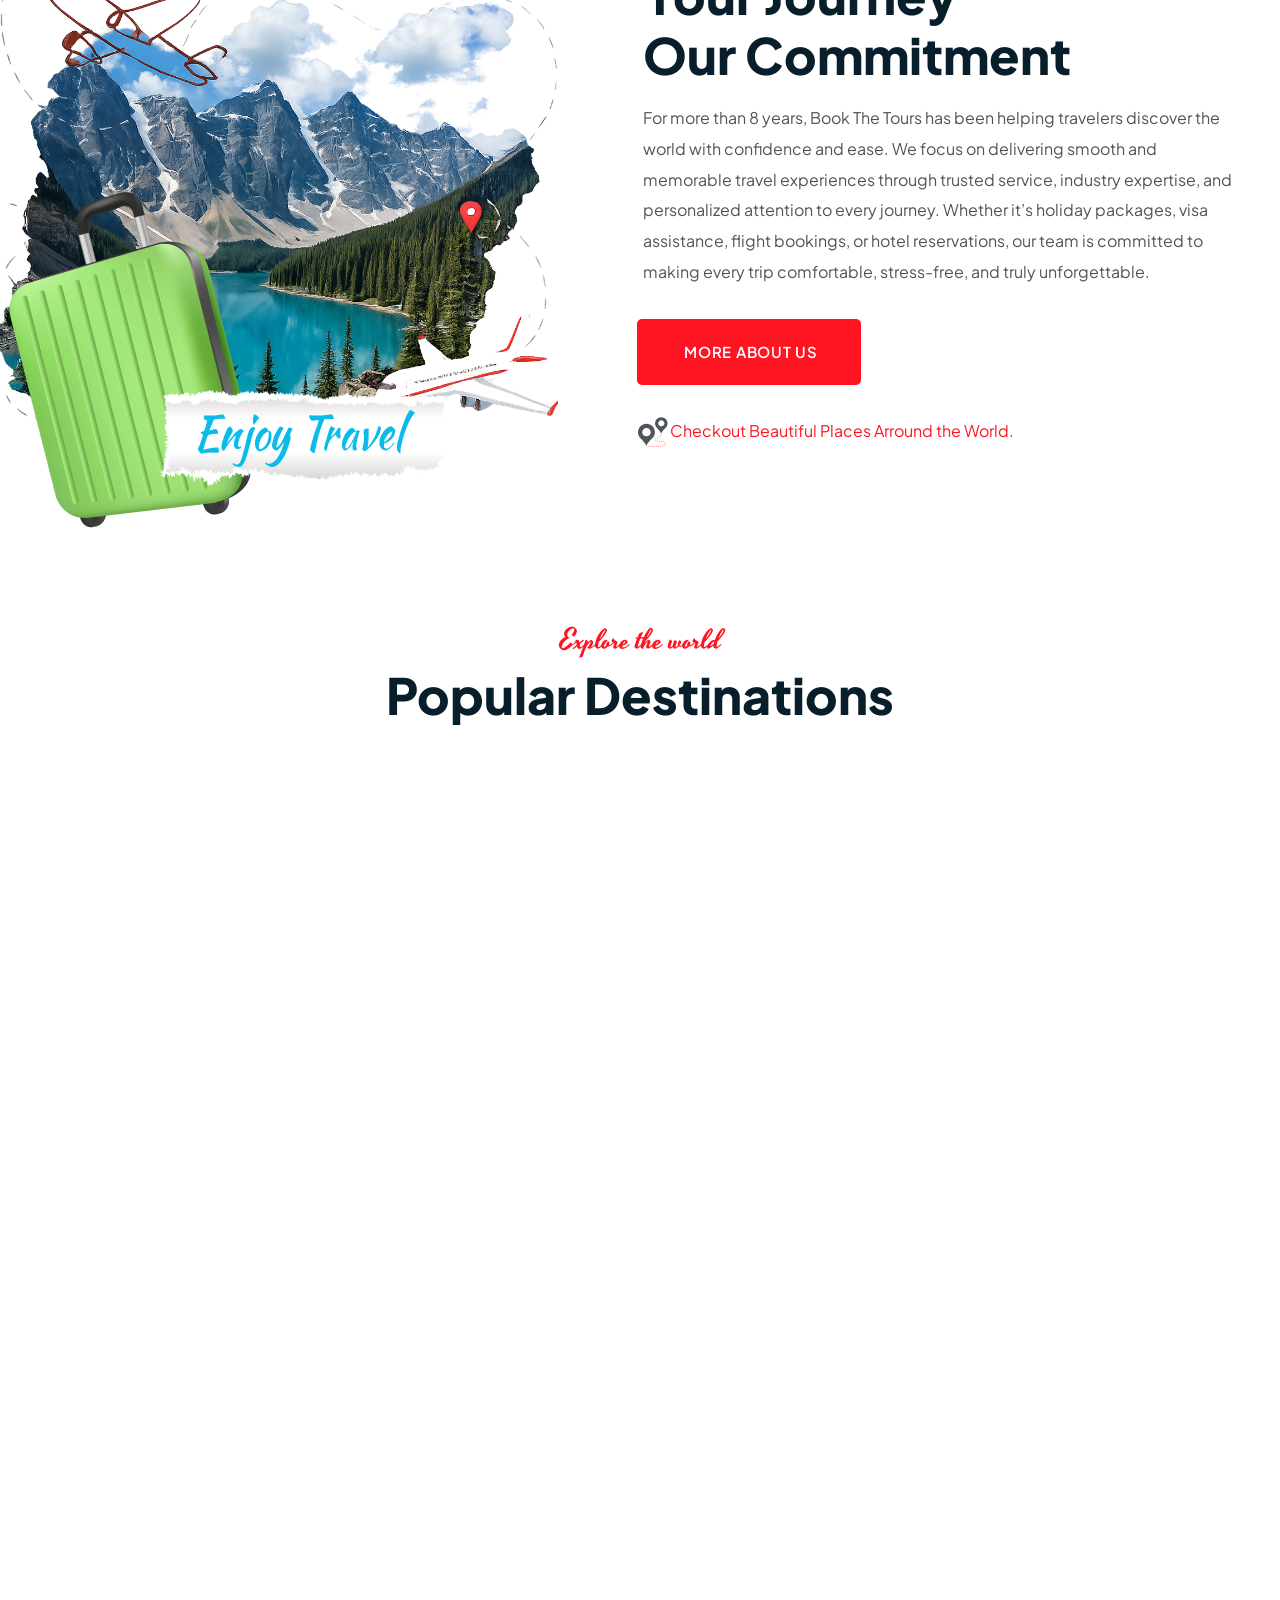
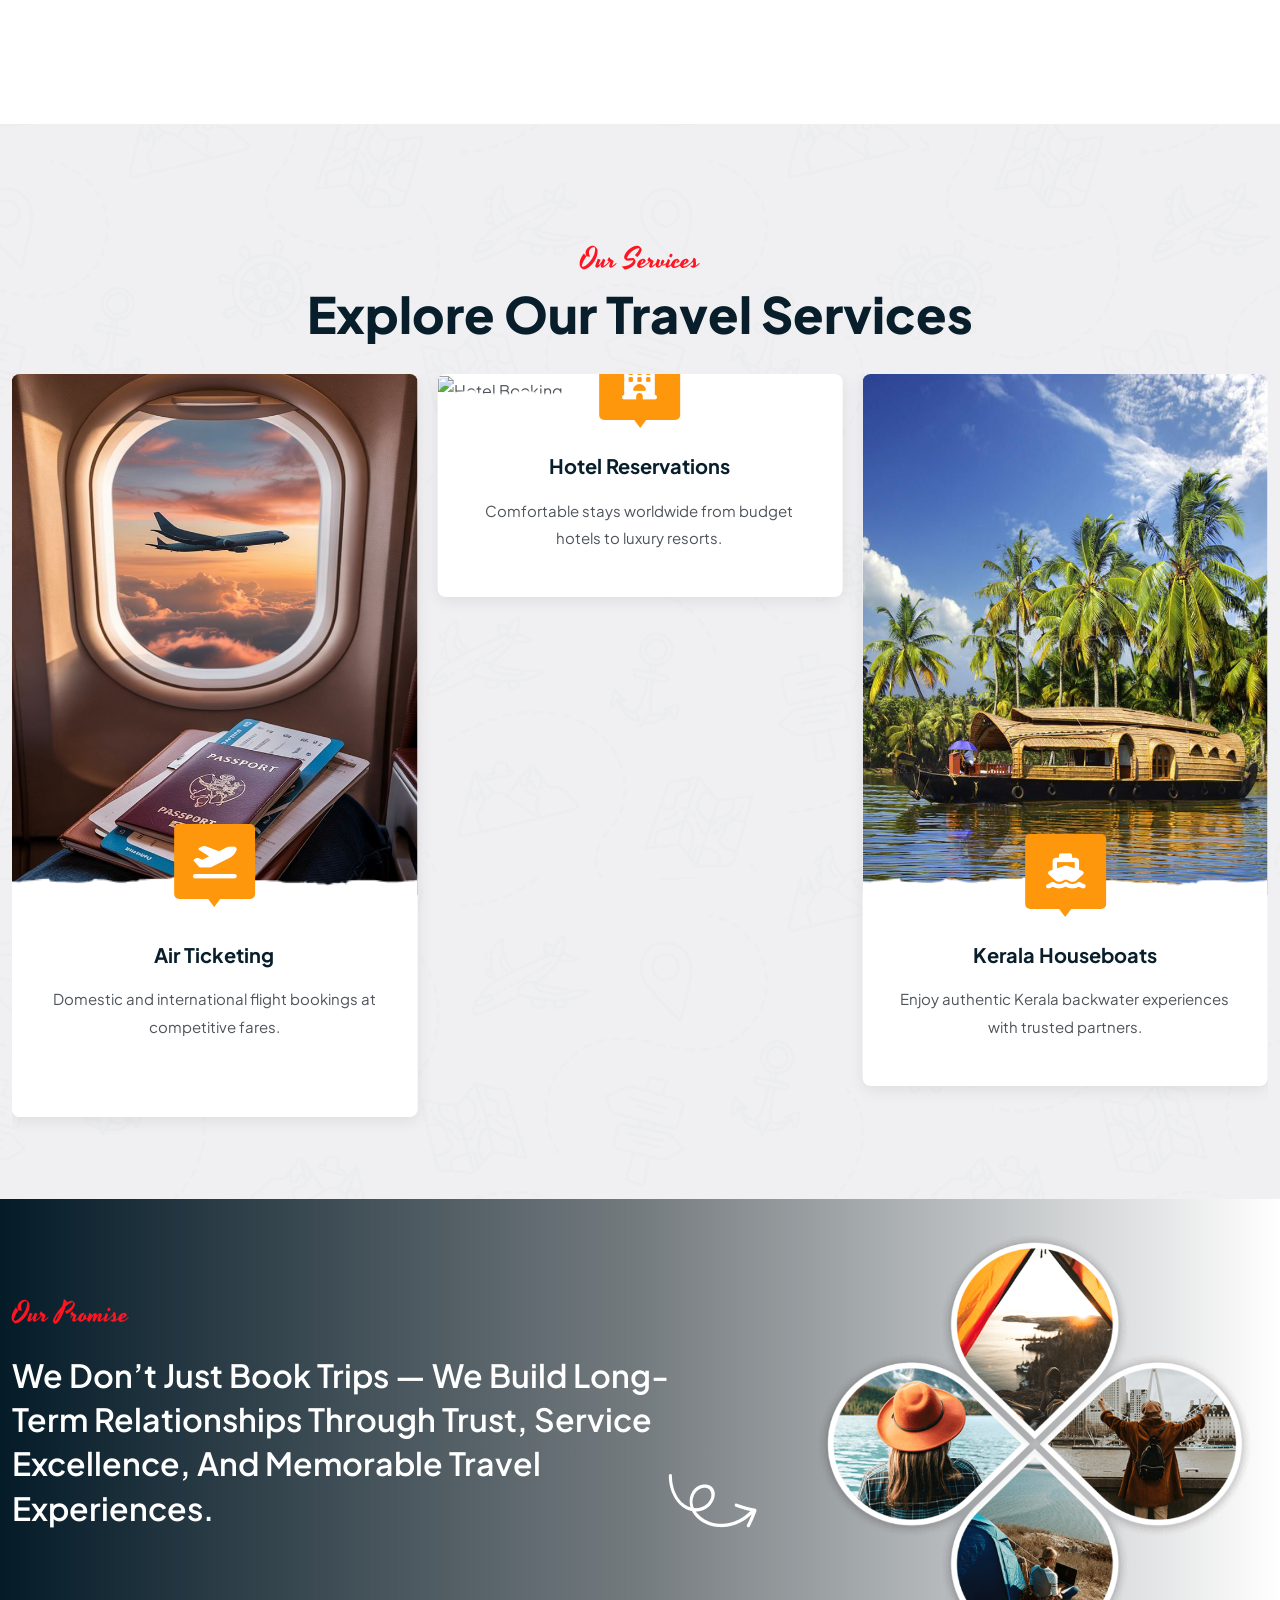
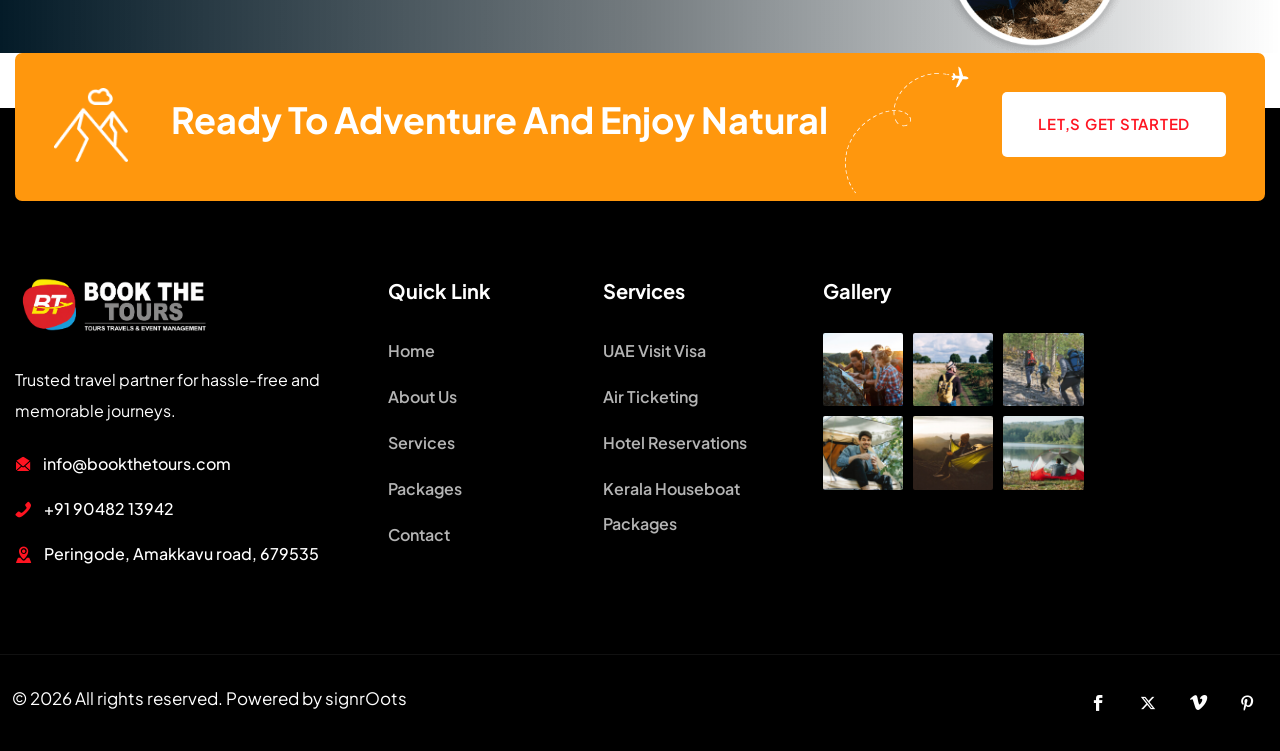
==== commit b7d46d95: "added call whtsapp button" ====
--- a/index.html
+++ b/index.html
@@ -760,7 +760,26 @@
                             </section>
                             
 
-            </main>
+                           </main>
+
+ 
+                <!-- WhatsApp Chat Button -->
+                <a href="https://wa.me/919048213942?text=Hello!%20I%20would%20like%20to%20know%20more%20about%20your%20services."
+                target="_blank" 
+                class="whatsapp-chat-button"
+                aria-label="Chat with us on WhatsApp">
+                <img src="https://upload.wikimedia.org/wikipedia/commons/6/6b/WhatsApp.svg" alt="WhatsApp" />
+                </a>
+
+
+                <a href="tel:+919048213942"
+                class="call-button"
+                aria-label="Call us">
+                <img src="https://cdn-icons-png.flaticon.com/512/724/724664.png" alt="Call" />
+                </a>
+
+ 
+              
 
             <footer class="footer footer-style1">
                 <div class="tf-container">
--- a/app/css/app.css
+++ b/app/css/app.css
@@ -11764,4 +11764,55 @@
     .nav-outer {
         display: none; /* hide desktop menu on mobile */
     }
+}
+
+
+
+
+
+.whatsapp-chat-button {
+  position: fixed;
+  bottom: 20px;
+  right: 20px;
+  width: 60px;
+  height: 60px;
+  background: #25d366;
+  border-radius: 50%;
+  display: flex;
+  align-items: center;
+  justify-content: center;
+  z-index: 10001;
+  box-shadow: 0 4px 10px rgba(0,0,0,0.3);
+}
+
+.call-button {
+  position: fixed;
+  bottom: 90px;
+  right: 20px;
+  width: 60px;
+  height: 60px;
+  background: #007bff;
+  border-radius: 50%;
+  display: flex;
+  align-items: center;
+  justify-content: center;
+  z-index: 10002;
+  box-shadow: 0 4px 10px rgba(0,0,0,0.3);
+}
+
+.whatsapp-chat-button img,
+.call-button img {
+  width: 28px;
+  height: 28px;
+}
+
+/* hover */
+.whatsapp-chat-button:hover,
+.call-button:hover {
+  transform: scale(1.1);
+  transition: 0.3s;
+}
+
+#scroll-top {
+  display: none !important;
 }
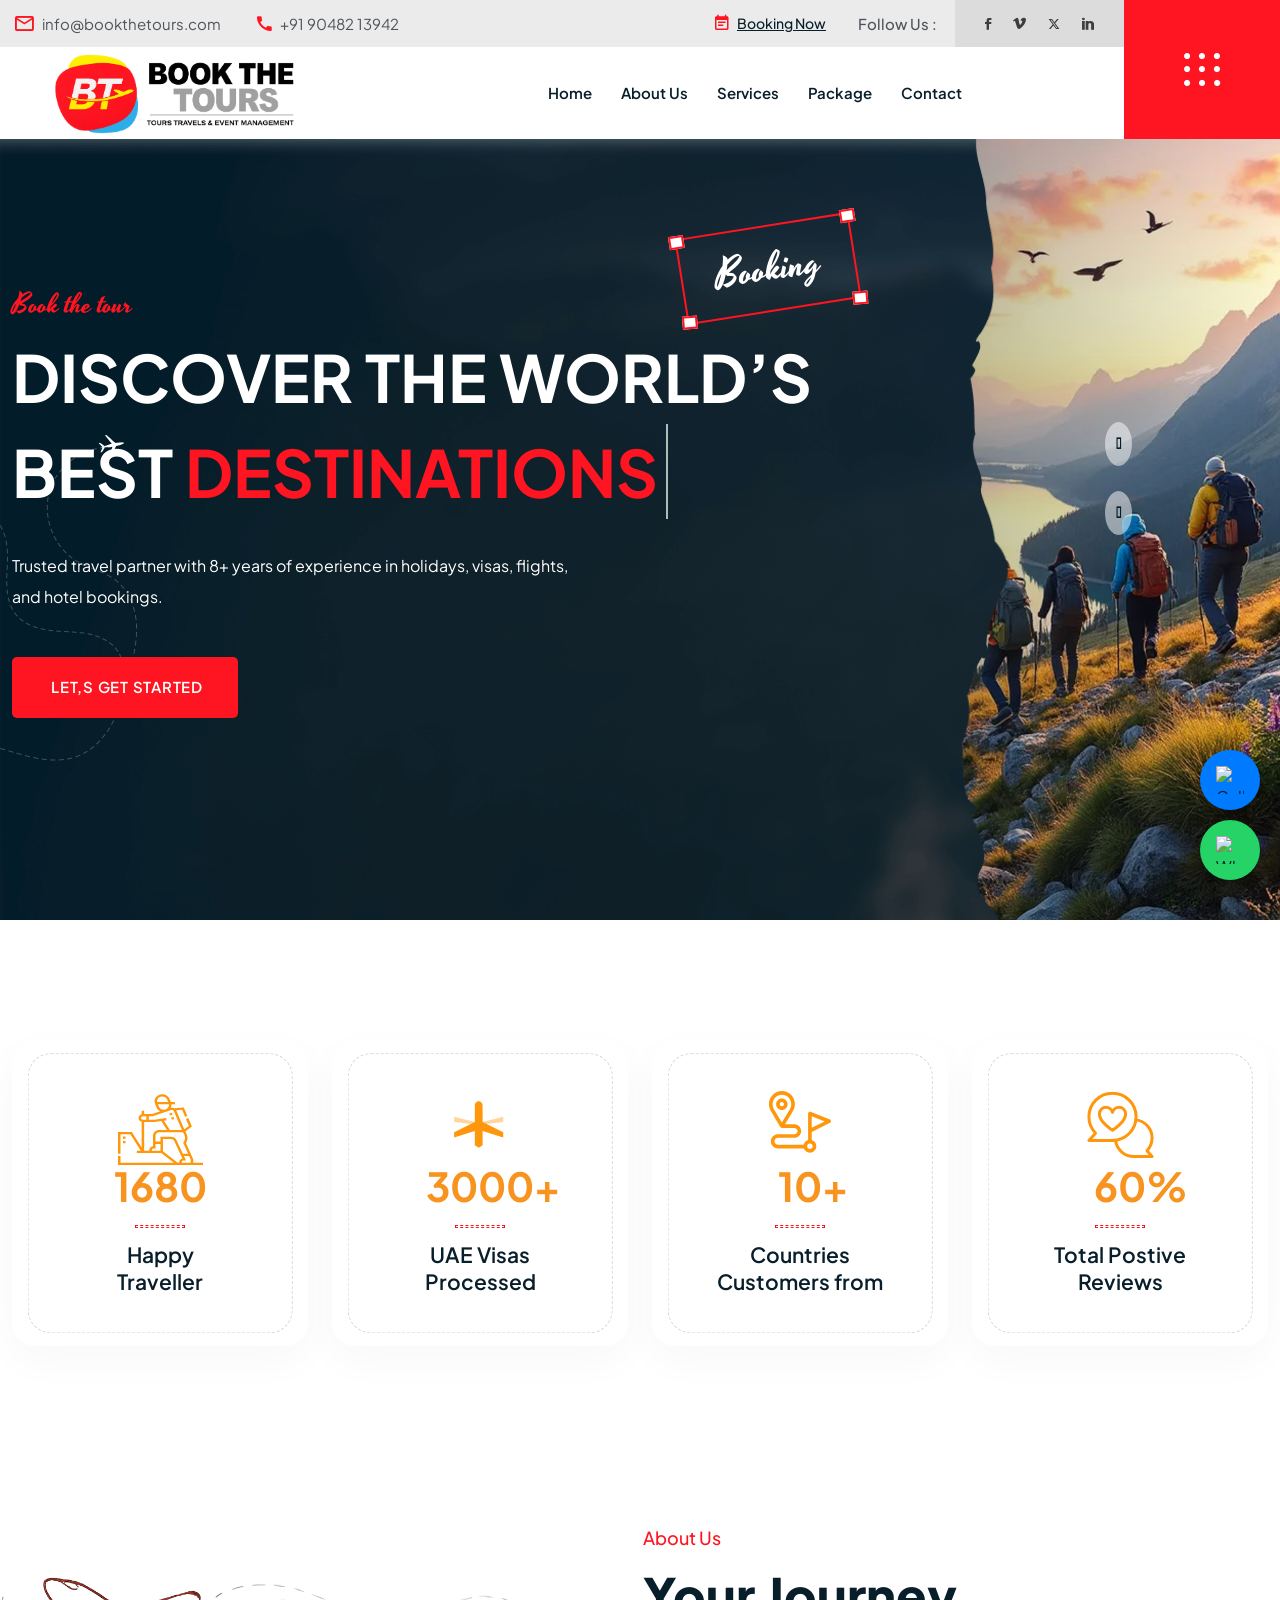
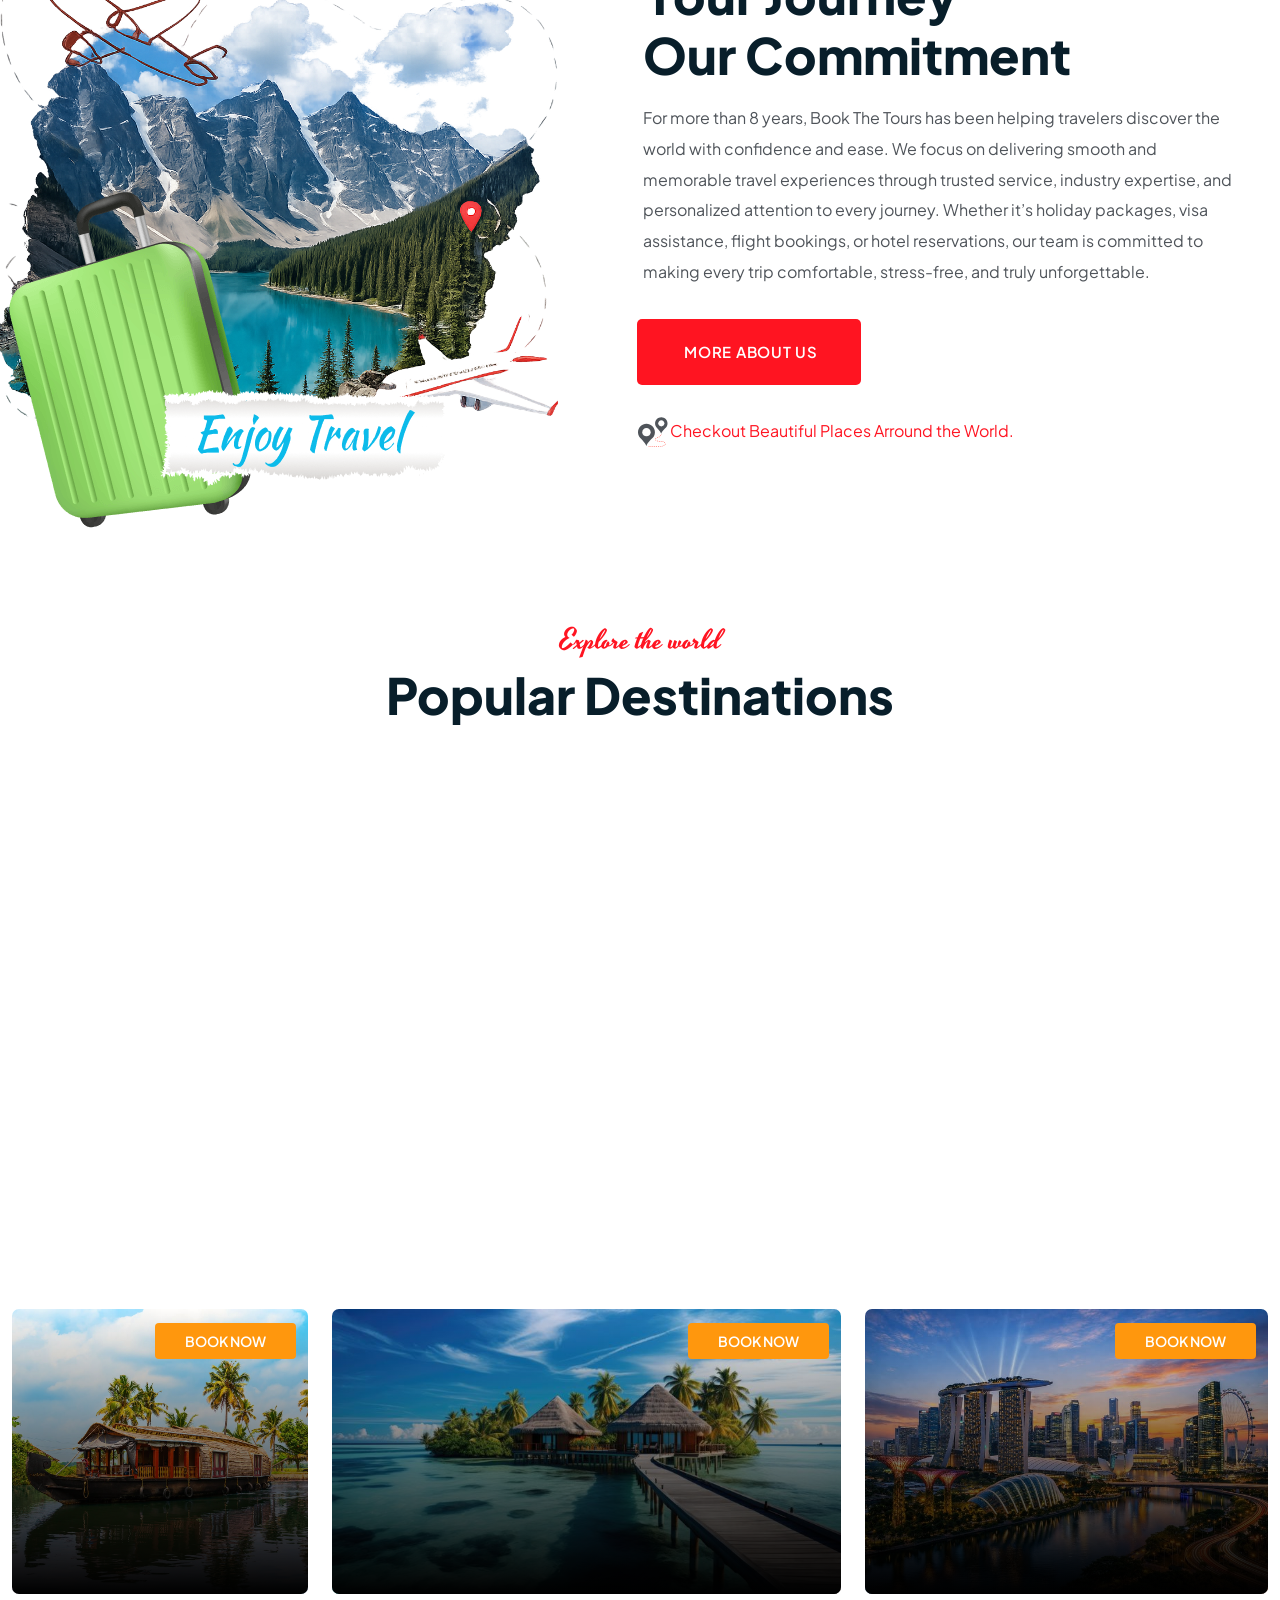
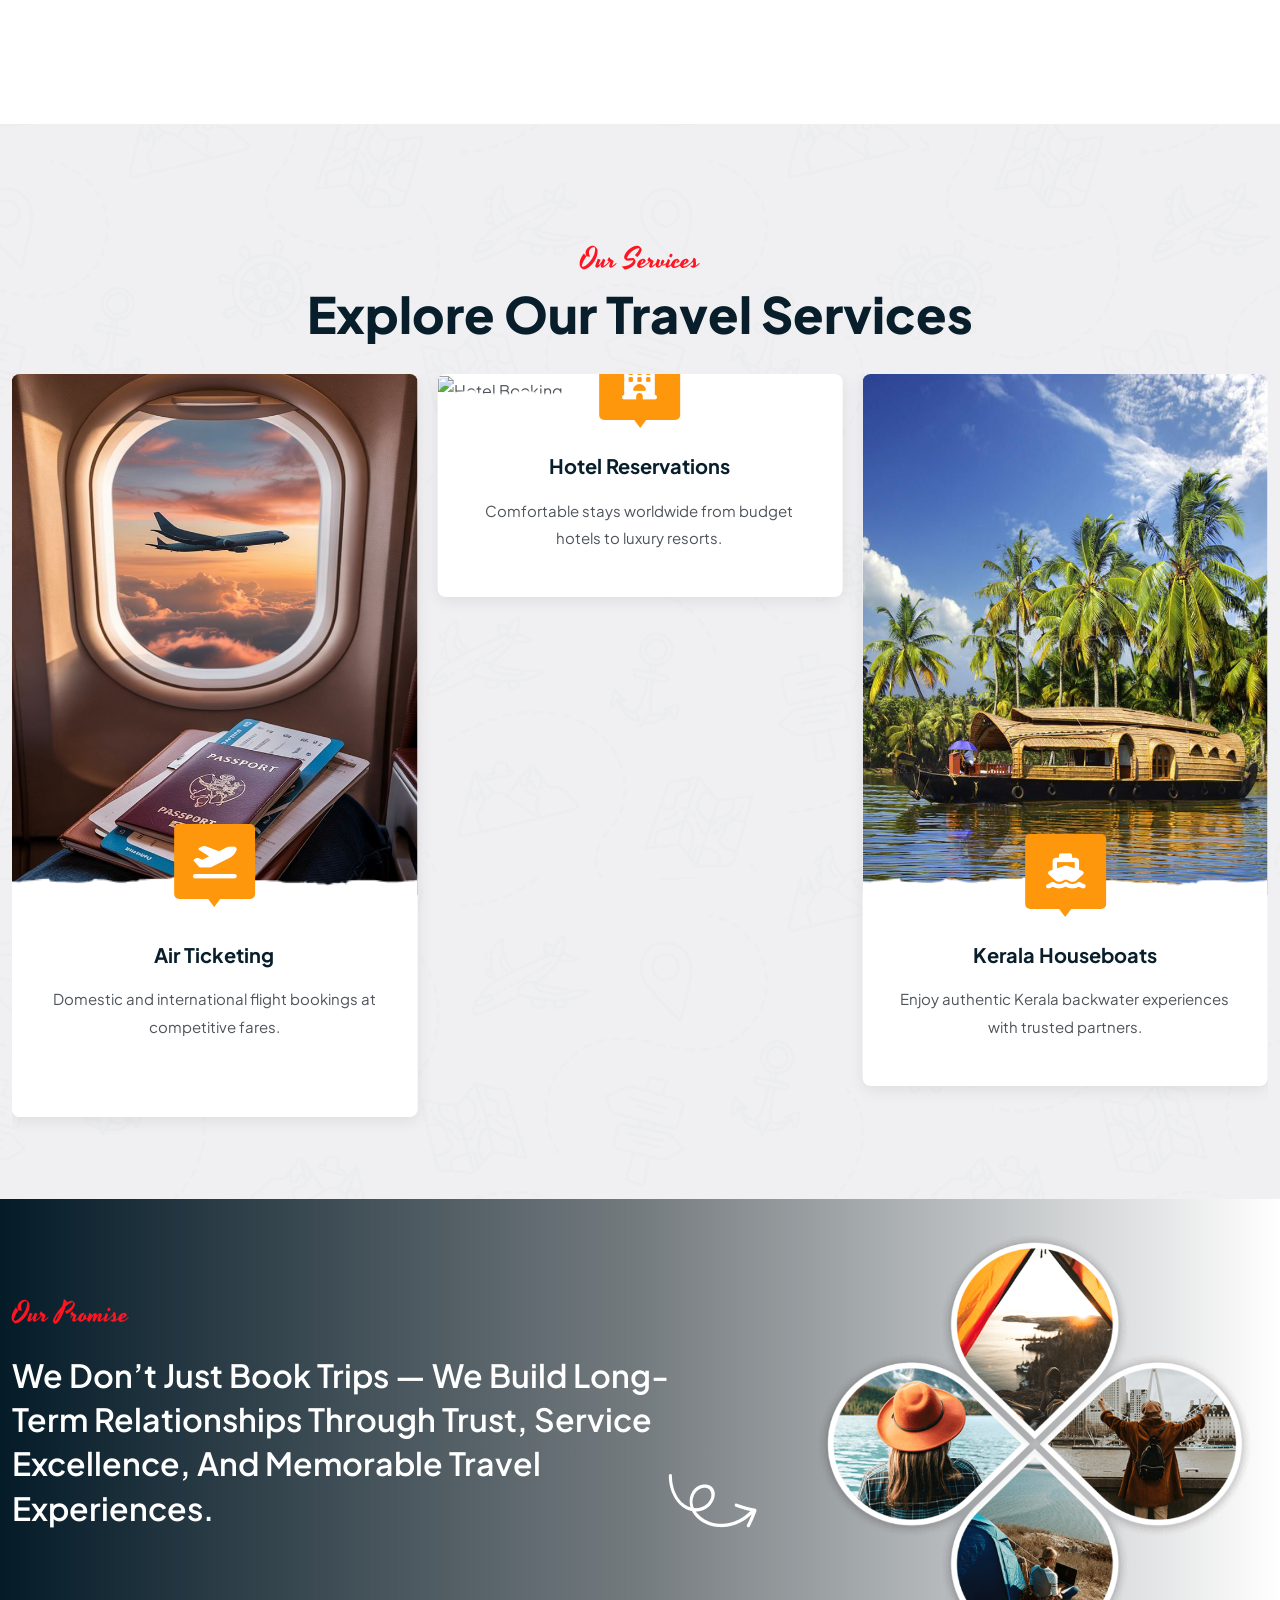
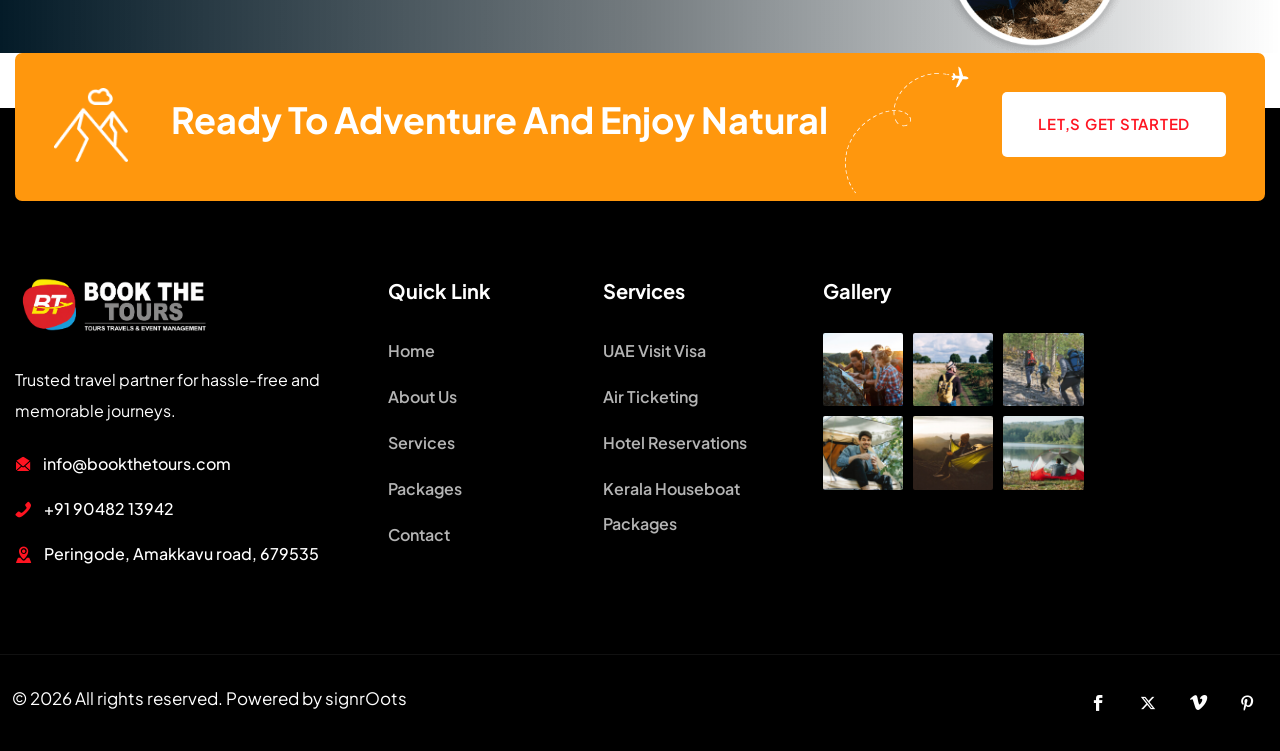
==== commit 7f8f810c: "updated" ====
--- a/index.html
+++ b/index.html
@@ -91,34 +91,38 @@
                 <div class="inner-container flex justify-space align-center">
 
                     <!-- Mobile Toggle -->
-                    <div class="mobile-nav-toggler mobie-mt mobile-button">
-                        <i class="icon-Vector3"></i>
-                    </div>
-
-                    <!-- Logo -->
-                    <div class="logo-box">
-                        <div class="logo">
-                            <a href="index.html">
-                                <img src="assets/images/logo.png" alt="Logo">
-                            </a>
-                        </div>
-                    </div>
-
-                    <!-- Navigation -->
-                    <div class="nav-outer flex align-center">
-                        <nav class="main-menu show navbar-expand-md">
-                            <div class="navbar-collapse collapse clearfix" id="navbarSupportedContent">
-                                <ul class="navigation clearfix">
-                                    <li><a href="index.html">Home</a></li>
-                                    <li><a href="about-us.html">About Us</a></li>
-                                    <li><a href="services.html">Services</a></li>
-                                     <li><a href="packages.html">Package</a></li> 
-                                    <li><a href="contact-us.html">Contact</a></li>
-                                </ul>
-                            </div>
-                        </nav>
-                    </div>
-
+                   <div class="header-mobile-wrap">
+
+    <!-- Logo -->
+    <div class="logo-box">
+        <div class="logo">
+            <a href="index.html">
+                <img src="assets/images/logo.png" alt="Logo">
+            </a>
+        </div>
+    </div>
+
+    <!-- Mobile Toggle -->
+    <div class="mobile-nav-toggler mobile-button">
+        <i class="icon-Vector3"></i>
+    </div>
+
+</div>
+
+<!-- Navigation -->
+<div class="nav-outer">
+    <nav class="main-menu show navbar-expand-md">
+        <div class="navbar-collapse collapse clearfix" id="navbarSupportedContent">
+            <ul class="navigation clearfix">
+                <li><a href="index.html">Home</a></li>
+                <li><a href="about-us.html">About Us</a></li>
+                <li><a href="services.html">Services</a></li>
+                <li><a href="packages.html">Package</a></li>
+                <li><a href="contact-us.html">Contact</a></li>
+            </ul>
+        </div>
+    </nav>
+</div>
                 </div>
             </div>
         </div>
--- a/app/css/app.css
+++ b/app/css/app.css
@@ -11815,4 +11815,64 @@
 
 #scroll-top {
   display: none !important;
+}
+
+@media (max-width: 768px) {
+  .mb--93 {
+    display: none !important;
+  }
+}
+
+
+
+@media only screen and (max-width:991px){
+
+    .header-inner,
+    .inner-container,
+    .outer-box{
+        display:flex !important;
+        align-items:center !important;
+        justify-content:space-between !important;
+        flex-direction:row !important;
+    }
+
+    /* Hamburger LEFT */
+    .mobile-nav-toggler{
+        order:1;
+        margin-right:auto !important;
+        margin-left:0 !important;
+        position:relative !important;
+        top:auto !important;
+        right:auto !important;
+        font-size:28px;
+        z-index:999;
+    }
+
+    /* Logo RIGHT */
+    .logo-box{
+        order:2;
+        margin-left:auto !important;
+        width:auto !important;
+    }
+
+    .logo-box img{
+        max-width:140px;
+        height:auto;
+        display:block;
+    }
+
+    .nav-outer{
+        display:none;
+    }
+}
+
+
+@media only screen and (max-width:991px){
+
+    .logo-box img{
+        max-width:220px !important;
+        width:100%;
+        height:auto;
+    }
+
 }
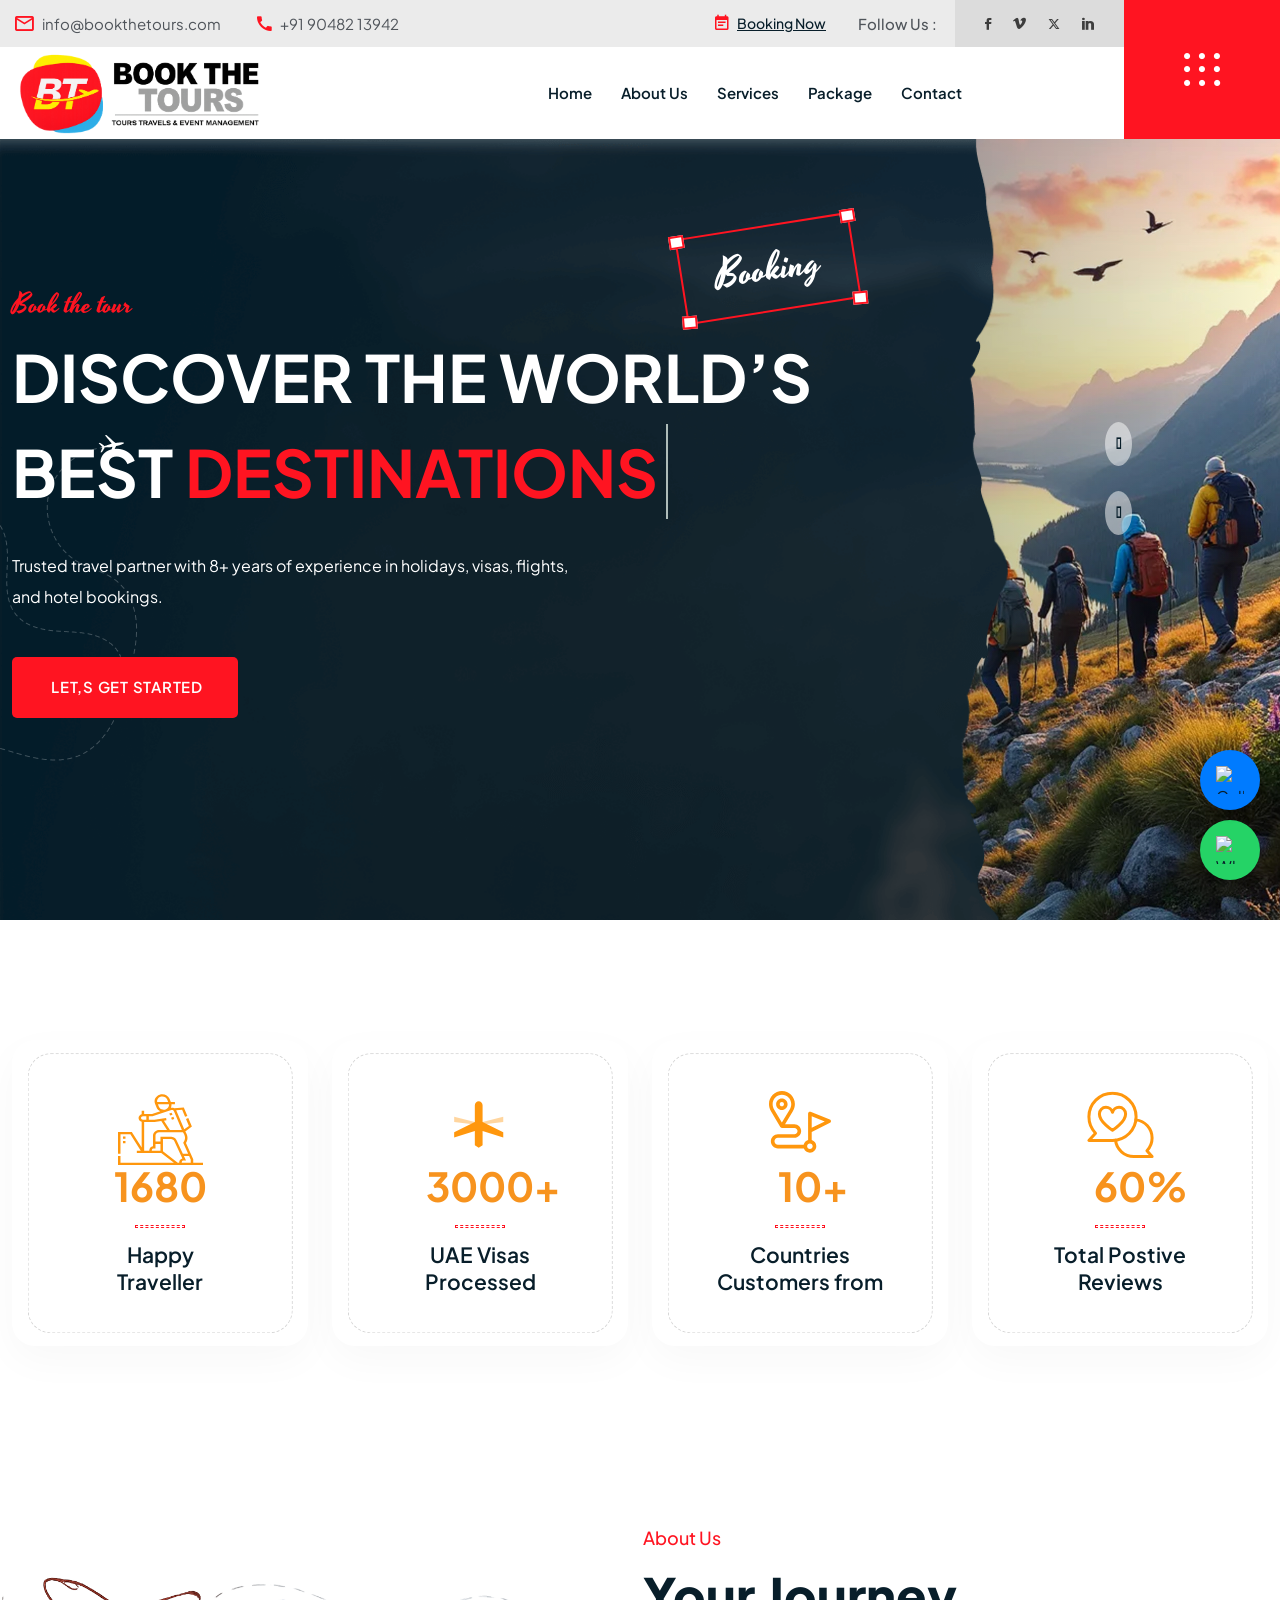
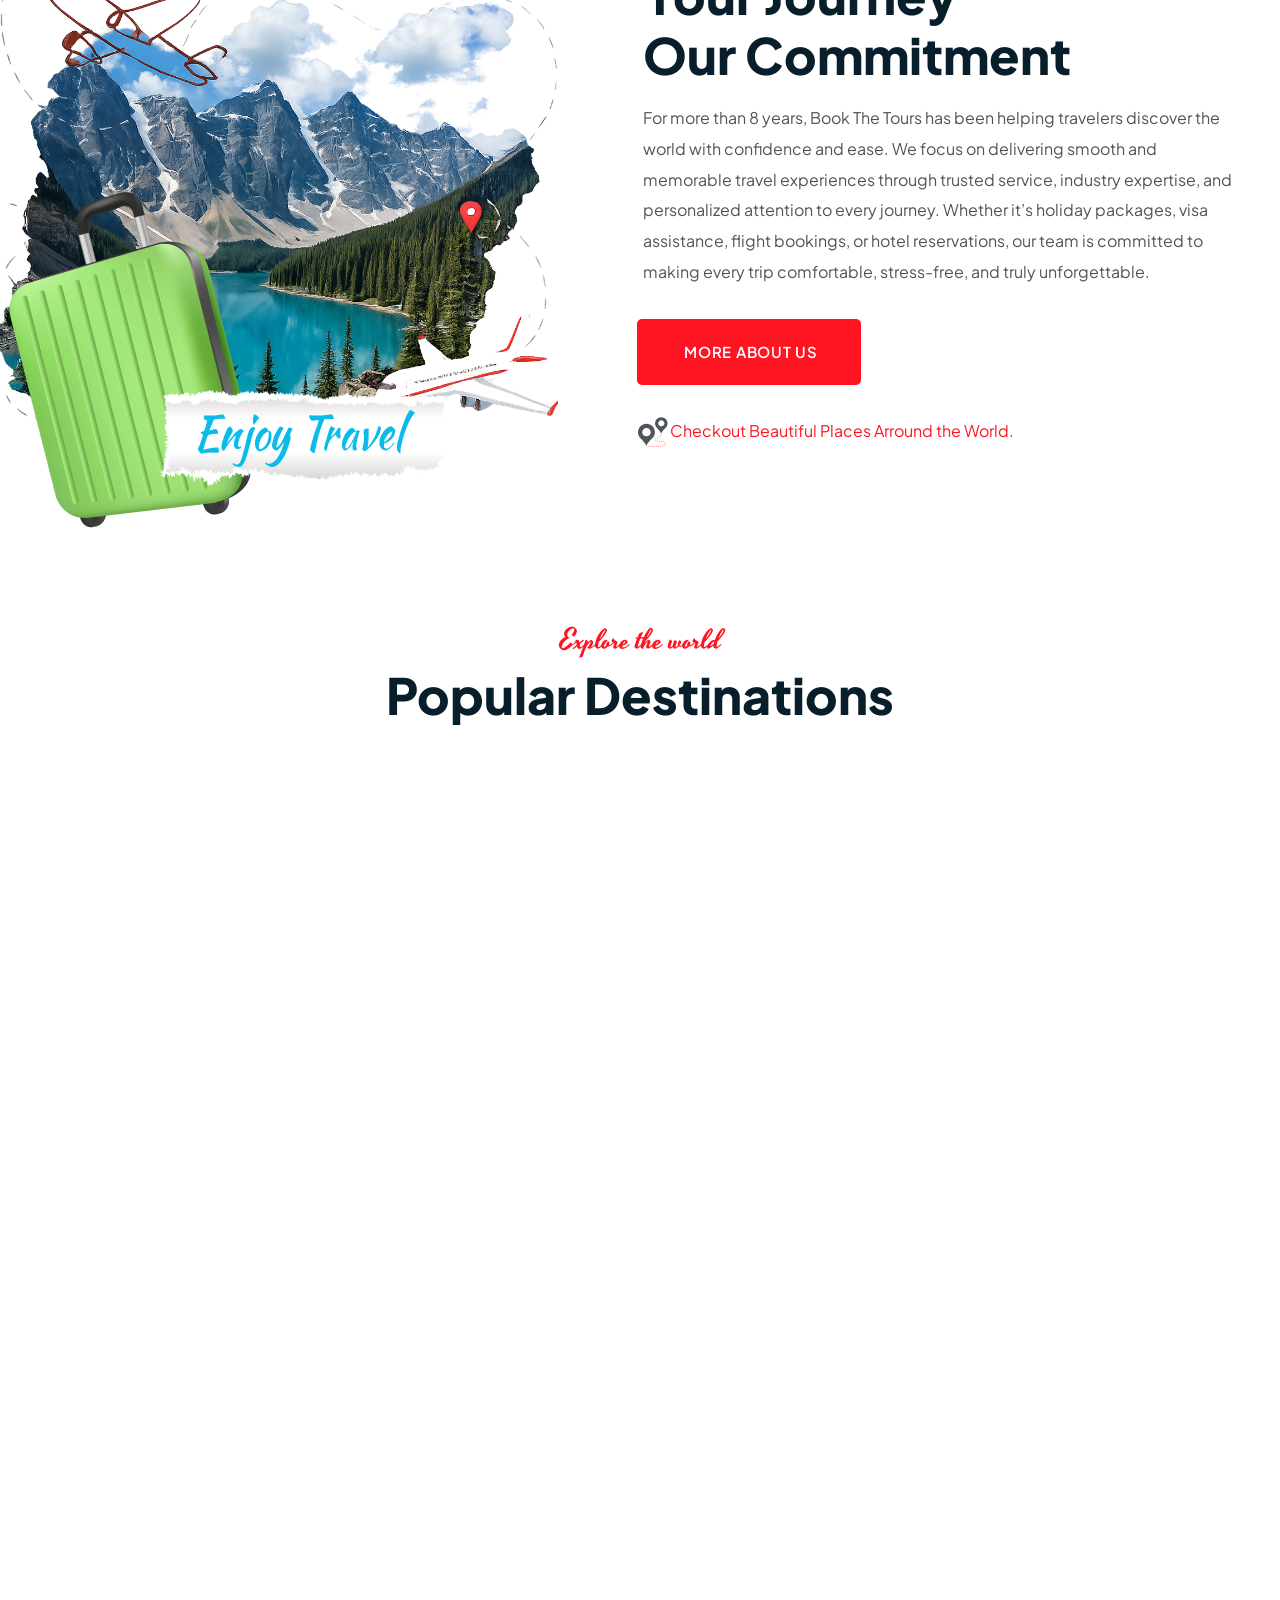
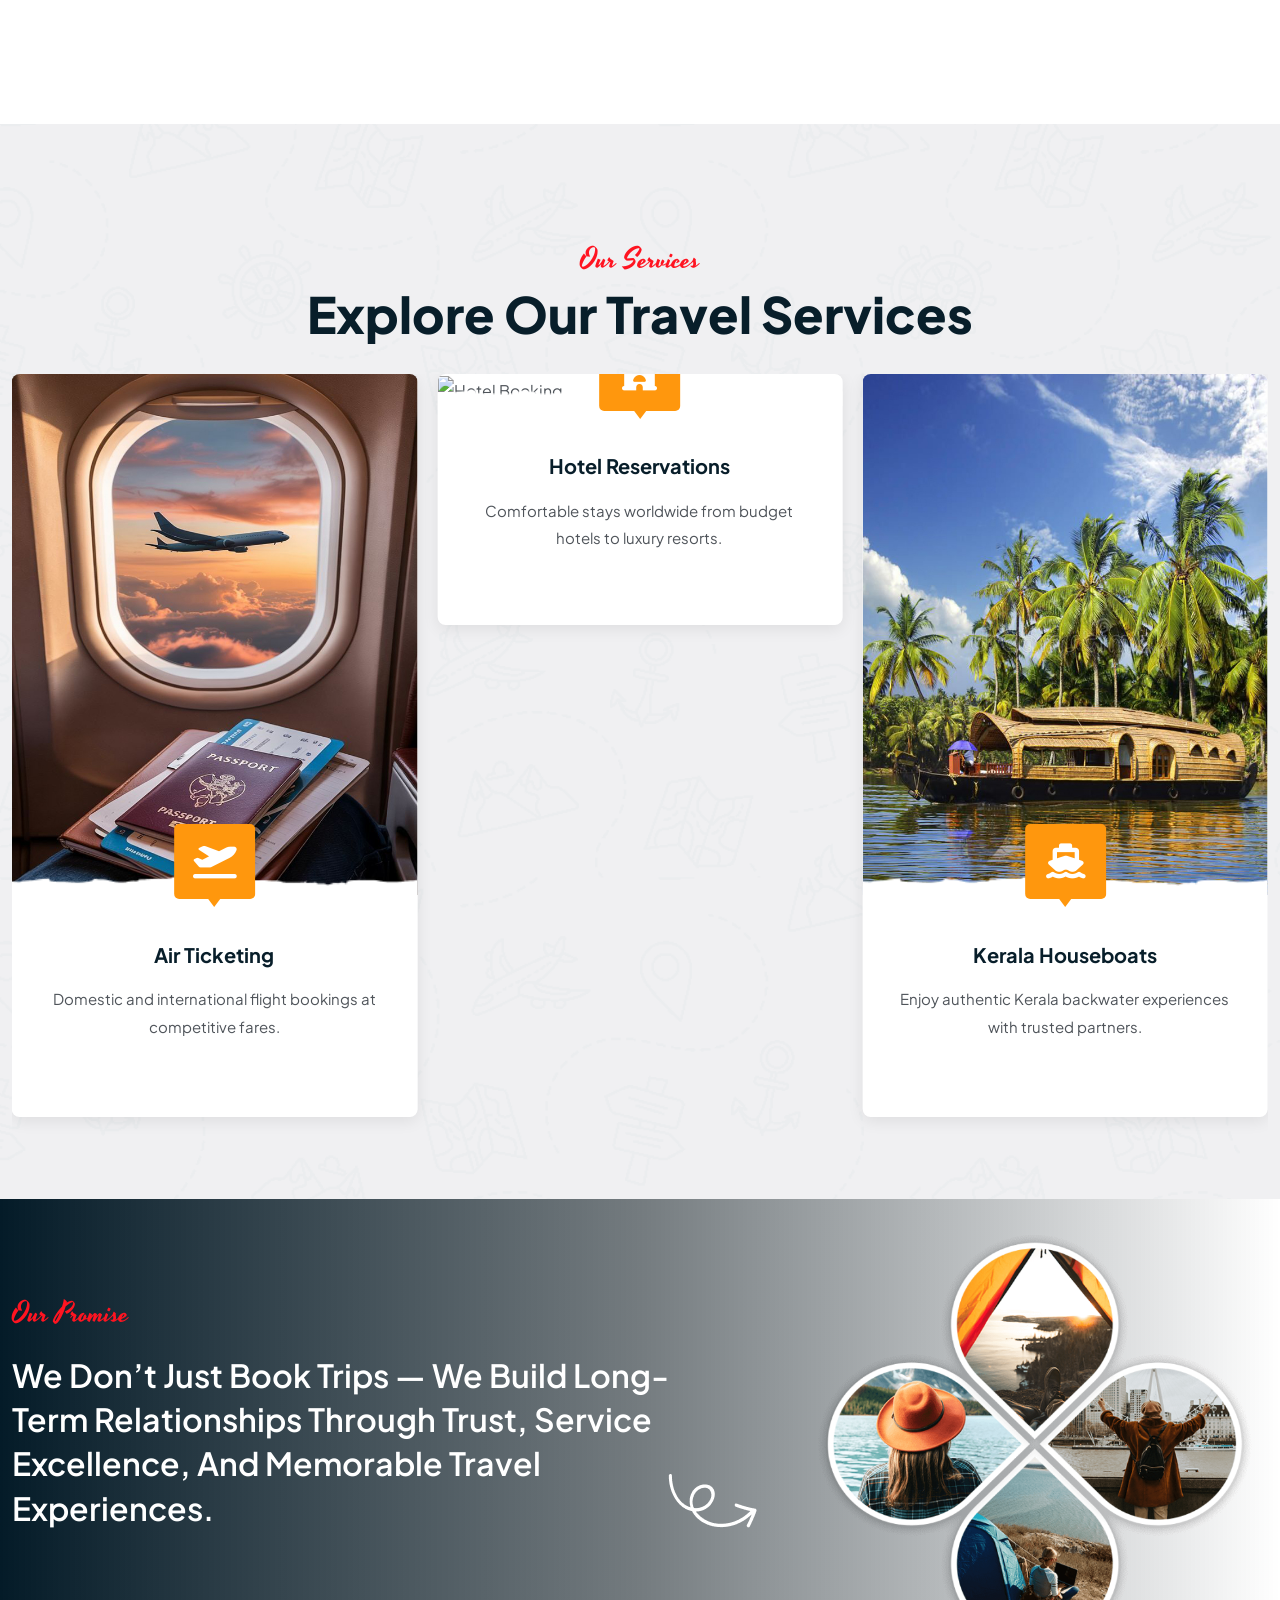
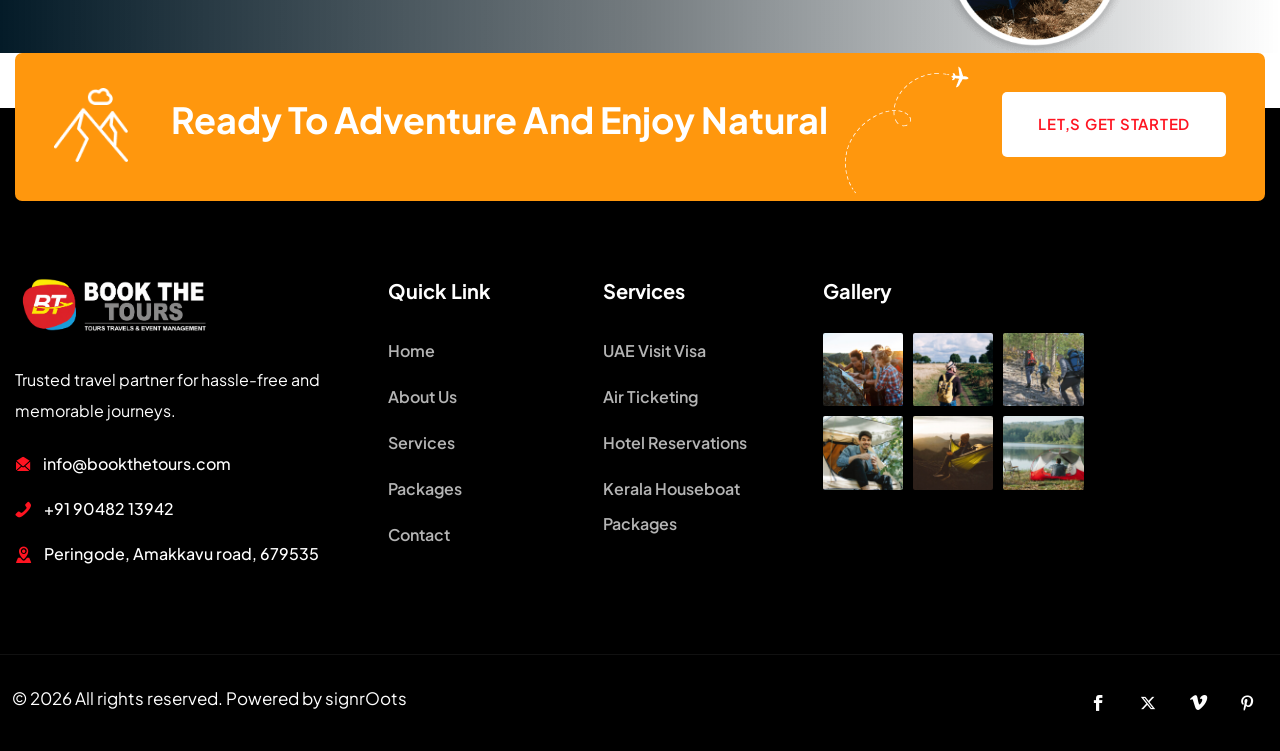
==== commit 97c2e79a: "Update index.html" ====
--- a/index.html
+++ b/index.html
@@ -654,7 +654,7 @@
                                         <a href="services.html">Hotel Reservations</a>
                                     </h5>
                                     <p class="des-populer">
-                                        Comfortable stays worldwide from budget hotels to luxury resorts.
+                                        Comfortable stays worldwide from budget hotels to luxury resorts.<br><br>
                                     </p>
                                 </div>
                             </div>
@@ -677,7 +677,7 @@
                                     </h5>
                                     <p class="des-populer">
                                         Enjoy authentic Kerala backwater experiences with trusted partners.
-                                    </p>
+                                    </p><br>
                                 </div>
                             </div>
                         </div>
@@ -699,7 +699,7 @@
                                     </h5>
                                     <p class="des-populer">
                                         Personalized holiday packages for families, groups, and honeymooners.
-                                    </p>
+                                    </p><br>
                                 </div>
                             </div>
                         </div>
--- a/app/css/app.css
+++ b/app/css/app.css
@@ -11728,7 +11728,7 @@
   padding-right: 30px;
 }
 .header-lower .tf-container.full {
-  padding-left: 40px;
+  padding-left: 5px;
   padding-right: 120px;
 }
 .inner-container {
@@ -11827,52 +11827,84 @@
 
 @media only screen and (max-width:991px){
 
-    .header-inner,
-    .inner-container,
-    .outer-box{
+    /* parent row */
+    .inner-container.flex.justify-space.align-center{
         display:flex !important;
         align-items:center !important;
         justify-content:space-between !important;
         flex-direction:row !important;
     }
 
-    /* Hamburger LEFT */
+    /* mobile wrapper */
+    .header-mobile-wrap{
+        width:100%;
+        display:flex !important;
+        align-items:center !important;
+        justify-content:space-between !important;
+    }
+
+    /* menu button LEFT */
     .mobile-nav-toggler{
-        order:1;
-        margin-right:auto !important;
-        margin-left:0 !important;
+        order:1 !important;
         position:relative !important;
         top:auto !important;
         right:auto !important;
-        font-size:28px;
-        z-index:999;
+        left:auto !important;
+        margin:0 !important;
+        font-size:30px;
+        display:block !important;
     }
 
-    /* Logo RIGHT */
-    .logo-box{
-        order:2;
-        margin-left:auto !important;
-        width:auto !important;
-    }
+ 
 
     .logo-box img{
-        max-width:140px;
-        height:auto;
+        max-width:220px !important;
+        height:auto !important;
         display:block;
     }
 
+    /* desktop nav hide */
     .nav-outer{
-        display:none;
+        display:none !important;
     }
 }
 
+/* logo LEFT */
+.logo-box{
+    order:1 !important;
+    margin-right:auto !important;
+    margin-left:0 !important;
+    width:auto !important;
+}
+
+/* button RIGHT */
+.mobile-nav-toggler{
+    order:2 !important;
+    margin-left:auto !important;
+    margin-right:0 !important;
+    position:relative !important;
+    top:auto !important;
+    right:auto !important;
+    left:auto !important;
+    font-size:30px;
+    display:block !important;
+}
 
 @media only screen and (max-width:991px){
 
-    .logo-box img{
-        max-width:220px !important;
-        width:100%;
-        height:auto;
+    .header-mobile-wrap{
+        display:flex !important;
+        align-items:center !important;
+        justify-content:space-between !important;
+        gap:20px; /* space between logo and button */
     }
 
+}
+/* Hide mobile menu button on desktop */
+@media only screen and (min-width:992px){
+
+    .mobile-nav-toggler.mobile-button{
+        display:none !important;
+    }
+
 }
